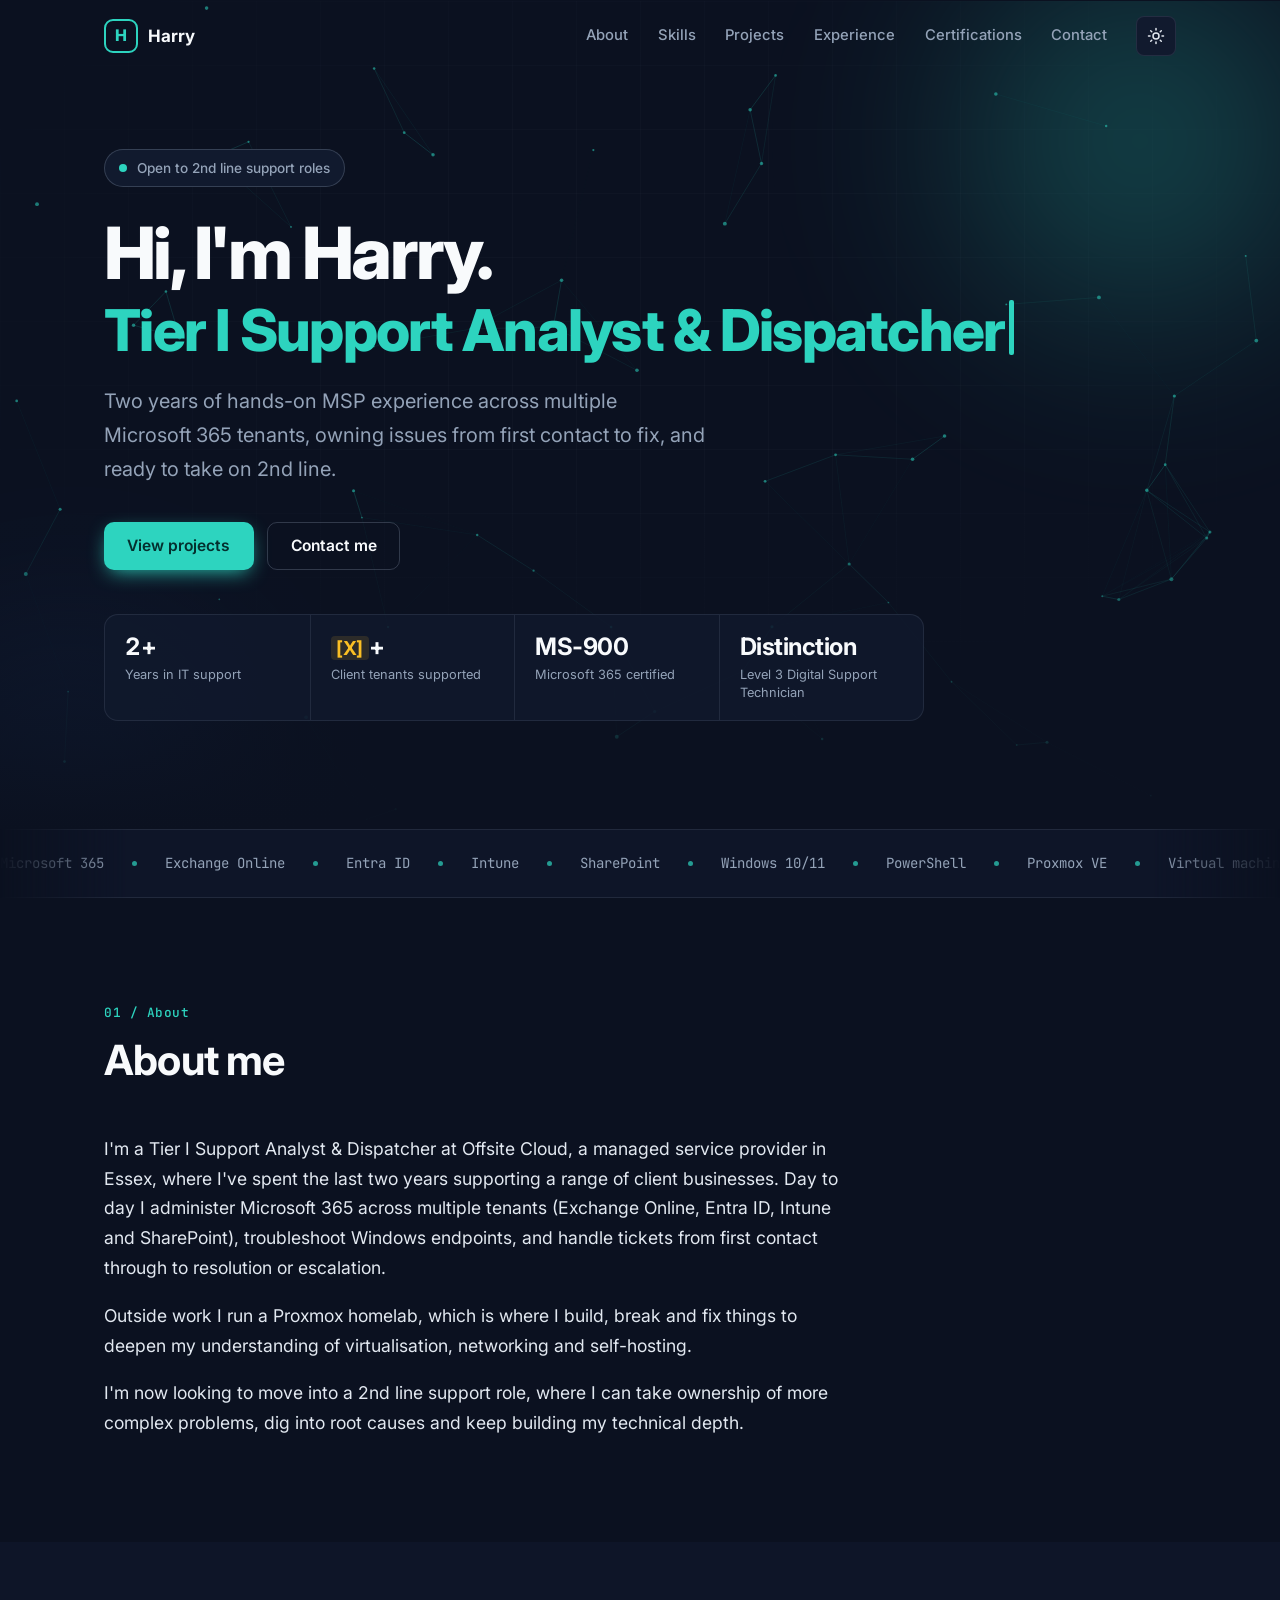
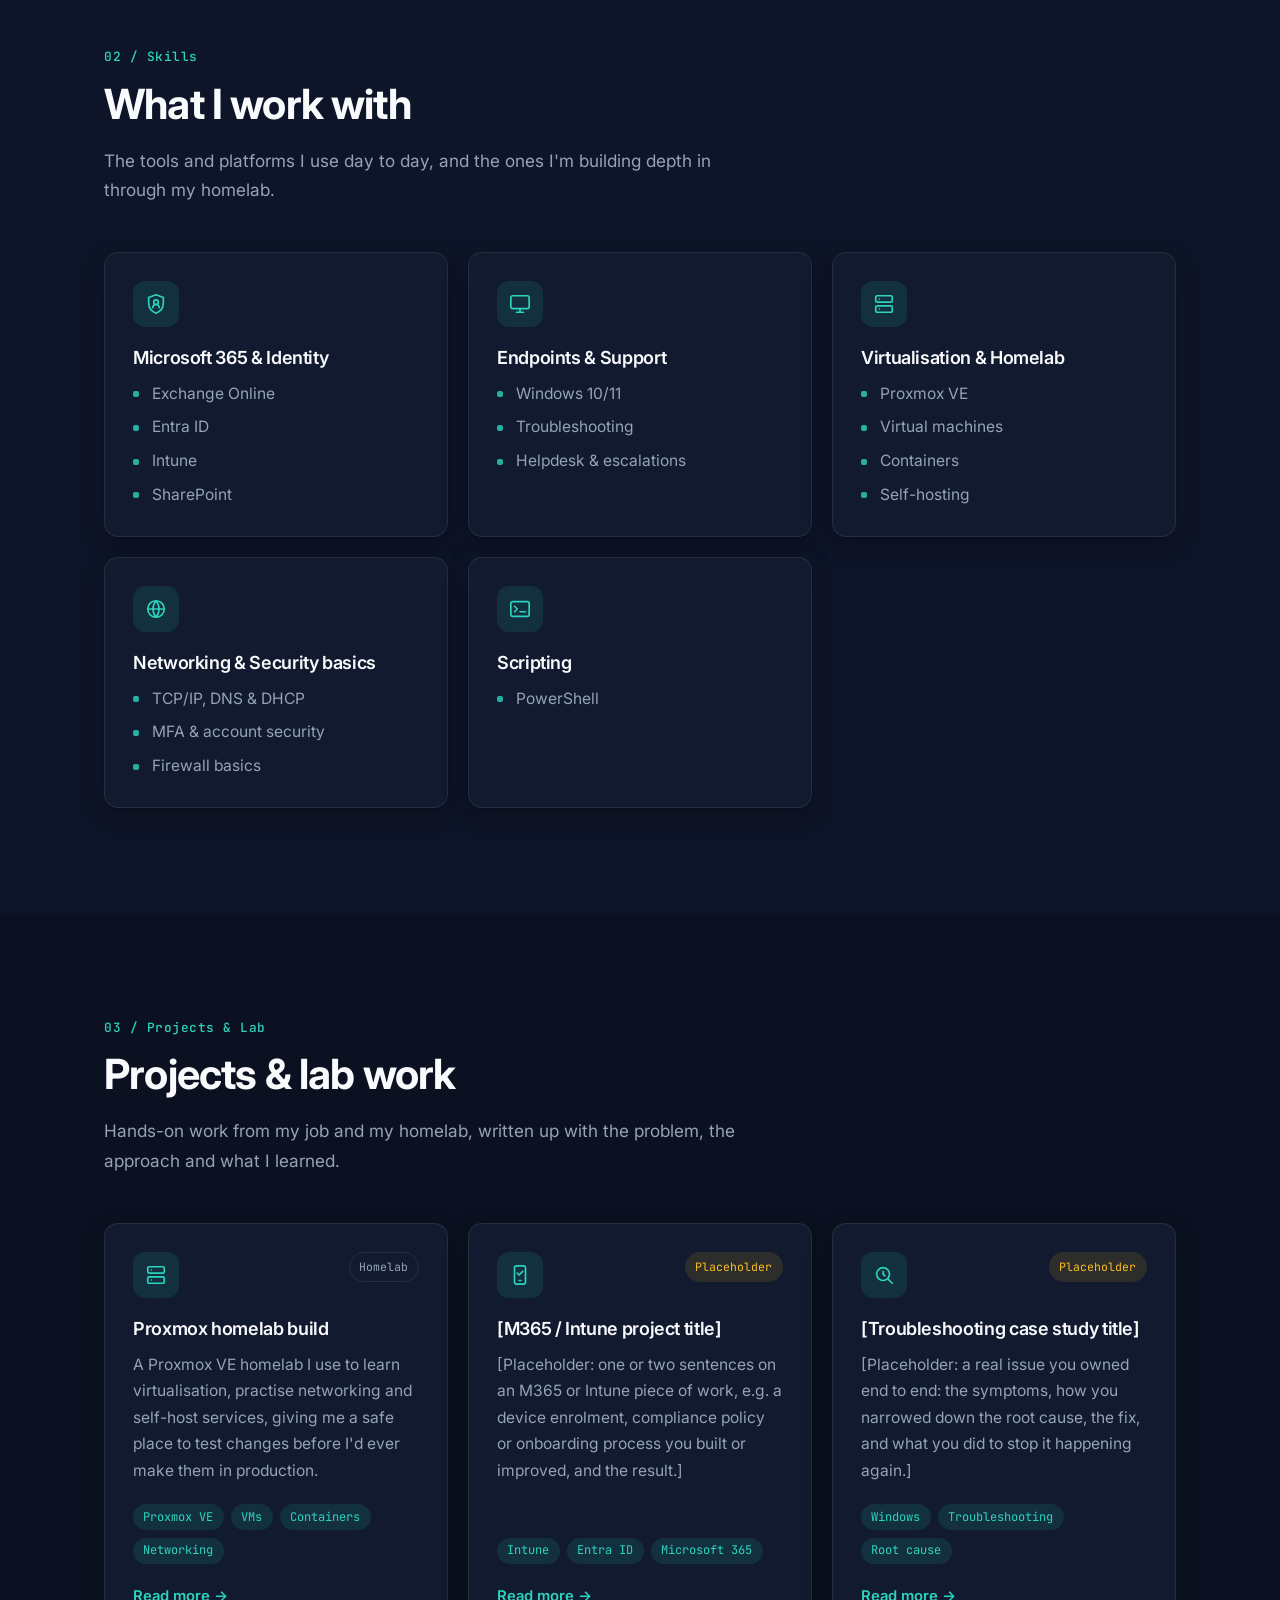
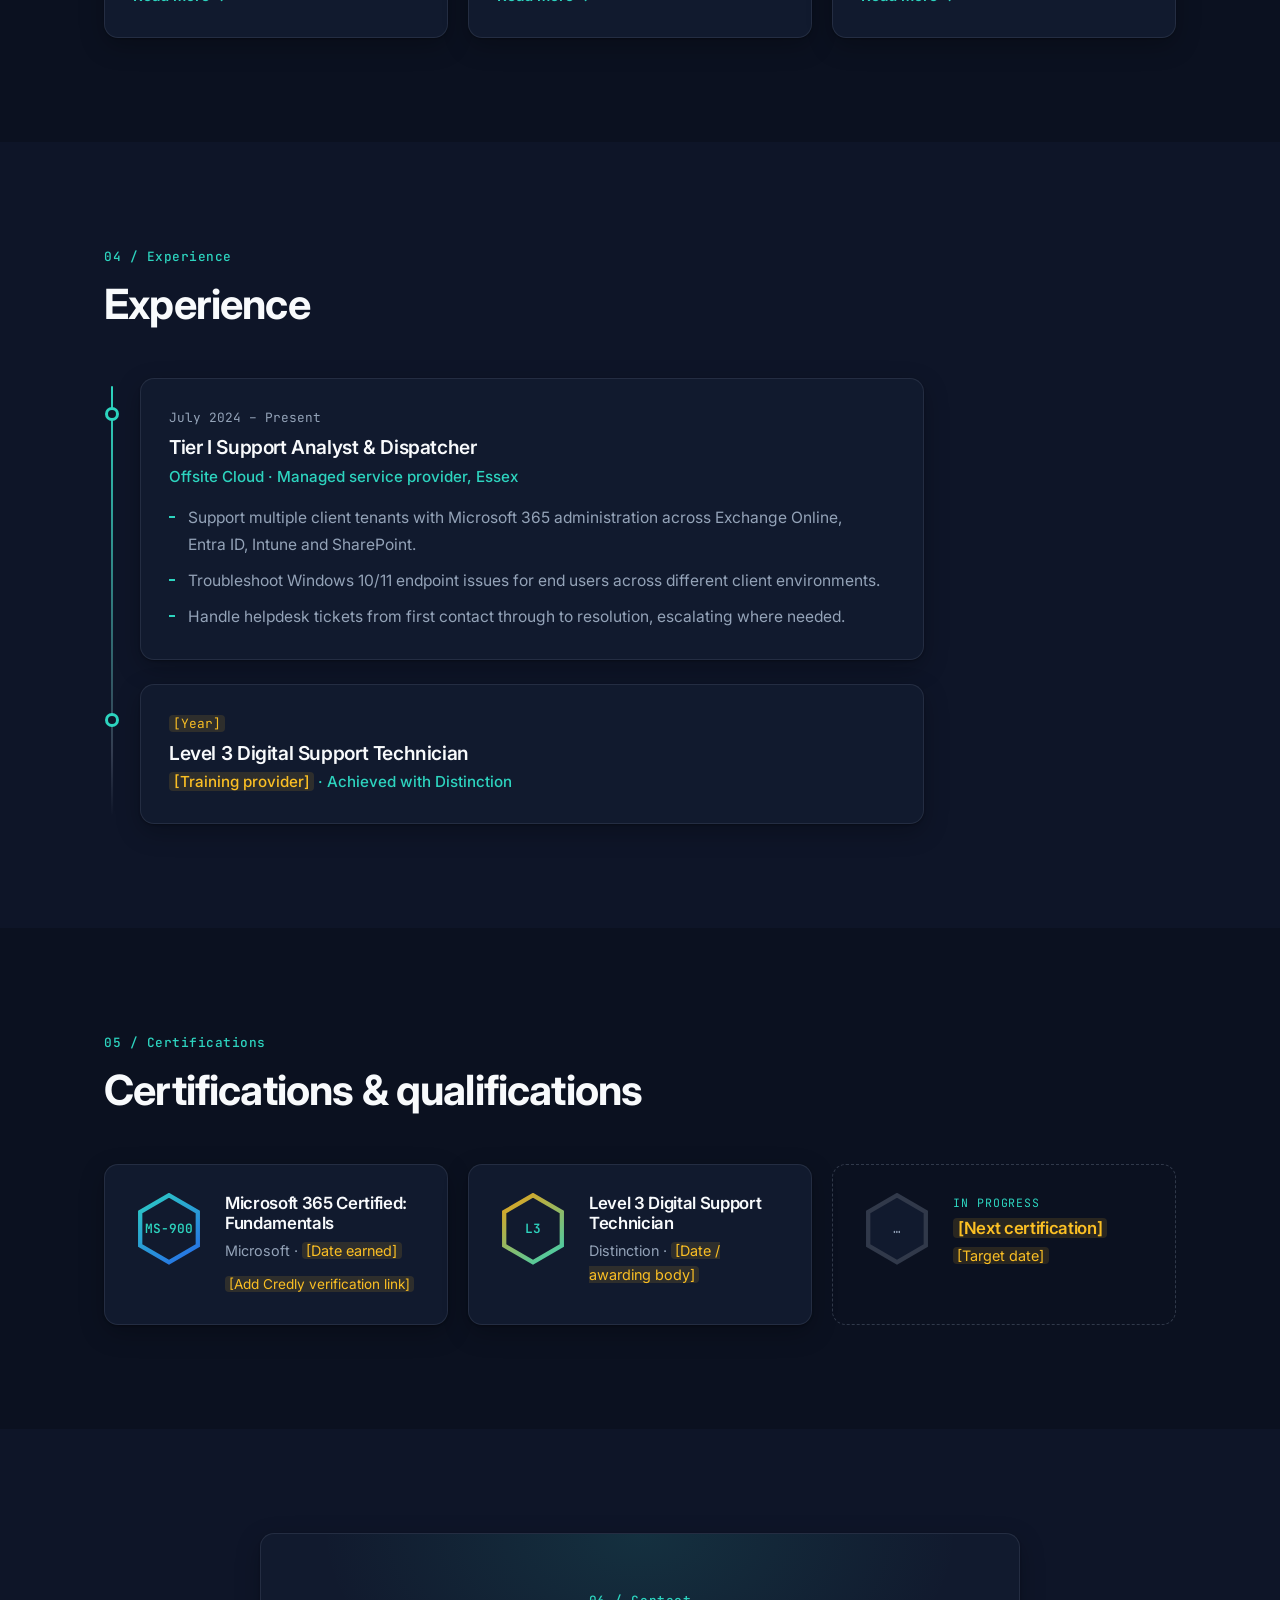
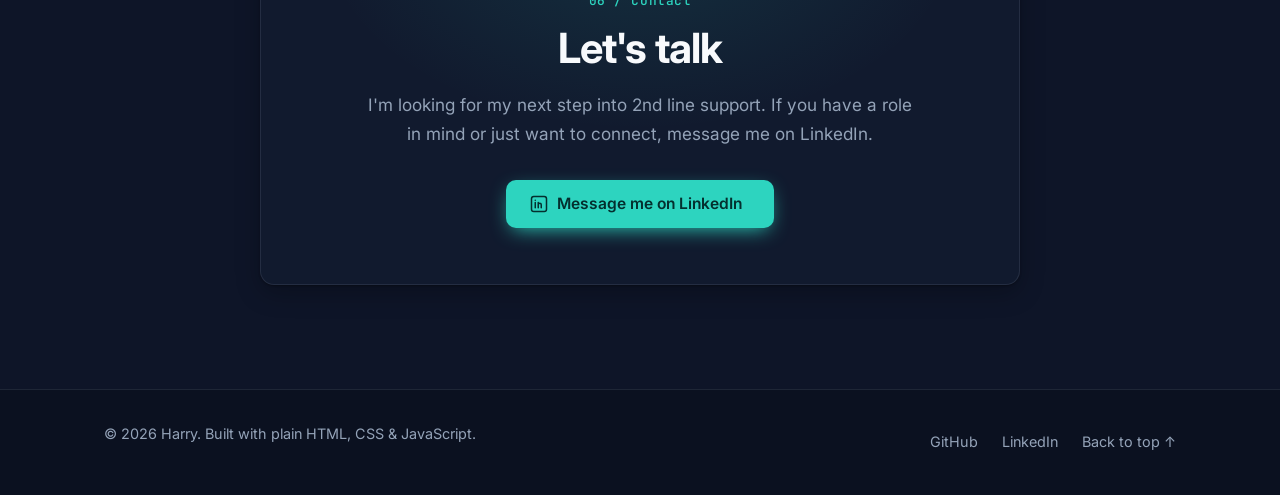
==== index.html @ 619c55d4 "Update job title, company, dates and contact details - Job title is now Tier I Support Analyst & Dis" ====
<!DOCTYPE html>
<html lang="en-GB" data-theme="dark">
<head>
  <meta charset="UTF-8">
  <meta name="viewport" content="width=device-width, initial-scale=1">

  <!-- =========================================================
       SEO & SOCIAL META
       EDIT: if you use a custom domain, replace every
       "https://harrylyle07.github.io/Portfolio/" below with it.
       ========================================================= -->
  <title>Harry | Tier I Support Analyst &amp; Dispatcher</title>
  <meta name="description" content="Harry – Tier I Support Analyst &amp; Dispatcher at Offsite Cloud, an Essex MSP, with two years' hands-on experience in multi-tenant Microsoft 365, Intune, Entra ID and Windows support. Working towards 2nd line.">
  <meta name="author" content="Harry">
  <meta name="theme-color" content="#0b1120">
  <link rel="canonical" href="https://harrylyle07.github.io/Portfolio/">

  <!-- Open Graph (LinkedIn, Facebook, Slack, Teams, etc.) -->
  <meta property="og:type" content="website">
  <meta property="og:site_name" content="Harry – Tier I Support Analyst &amp; Dispatcher">
  <meta property="og:title" content="Harry | Tier I Support Analyst &amp; Dispatcher">
  <meta property="og:description" content="Two years' MSP experience across multiple Microsoft 365 tenants, Windows endpoints and a Proxmox homelab. Ready for 2nd line.">
  <meta property="og:url" content="https://harrylyle07.github.io/Portfolio/">
  <meta property="og:image" content="https://harrylyle07.github.io/Portfolio/assets/og-image.png">
  <meta property="og:image:width" content="1200">
  <meta property="og:image:height" content="630">
  <meta property="og:image:alt" content="Harry – Tier I Support Analyst &amp; Dispatcher portfolio">
  <meta property="og:locale" content="en_GB">

  <!-- Twitter / X -->
  <meta name="twitter:card" content="summary_large_image">
  <meta name="twitter:title" content="Harry | Tier I Support Analyst &amp; Dispatcher">
  <meta name="twitter:description" content="Two years' MSP experience across multiple Microsoft 365 tenants, Windows endpoints and a Proxmox homelab. Ready for 2nd line.">
  <meta name="twitter:image" content="https://harrylyle07.github.io/Portfolio/assets/og-image.png">

  <!-- Favicon -->
  <link rel="icon" href="assets/favicon.svg" type="image/svg+xml">
  <link rel="icon" href="assets/favicon-32.png" sizes="32x32" type="image/png">
  <link rel="apple-touch-icon" href="assets/apple-touch-icon.png">

  <!-- Fonts -->
  <link rel="preconnect" href="https://fonts.googleapis.com">
  <link rel="preconnect" href="https://fonts.gstatic.com" crossorigin>
  <link href="https://fonts.googleapis.com/css2?family=Inter:wght@400;500;600;700;800&family=JetBrains+Mono:wght@400;500&display=swap" rel="stylesheet">

  <!-- Apply saved theme before paint to avoid a flash -->
  <script>
    (function () {
      document.documentElement.classList.add('js');
      try {
        var t = localStorage.getItem('theme');
        if (t === 'light' || t === 'dark') document.documentElement.setAttribute('data-theme', t);
      } catch (e) {}
    })();
  </script>

  <link rel="stylesheet" href="css/styles.css">
  <script src="js/main.js" defer></script>
</head>
<body>
  <a class="skip-link" href="#main">Skip to content</a>

  <!-- =========================================================
       HEADER / NAVIGATION
       ========================================================= -->
  <header class="site-header" id="top">
    <div class="container header-inner">
      <a class="brand" href="#hero" aria-label="Harry – back to top">
        <span class="brand-mark" aria-hidden="true">H</span>
        <span class="brand-name">Harry</span>
      </a>

      <nav class="site-nav" aria-label="Main">
        <button class="nav-toggle" type="button" aria-expanded="false" aria-controls="nav-menu">
          <span class="visually-hidden">Menu</span>
          <span class="nav-toggle-bar" aria-hidden="true"></span>
        </button>
        <ul class="nav-menu" id="nav-menu">
          <li><a href="#about">About</a></li>
          <li><a href="#skills">Skills</a></li>
          <li><a href="#projects">Projects</a></li>
          <li><a href="#experience">Experience</a></li>
          <li><a href="#certifications">Certifications</a></li>
          <li><a href="#contact">Contact</a></li>
        </ul>
      </nav>

      <button class="theme-toggle" type="button" aria-label="Switch to light mode">
        <svg class="icon-sun" viewBox="0 0 24 24" aria-hidden="true"><circle cx="12" cy="12" r="4"/><path d="M12 2v2M12 20v2M4.93 4.93l1.41 1.41M17.66 17.66l1.41 1.41M2 12h2M20 12h2M6.34 17.66l-1.41 1.41M19.07 4.93l-1.41 1.41"/></svg>
        <svg class="icon-moon" viewBox="0 0 24 24" aria-hidden="true"><path d="M21 12.79A9 9 0 1 1 11.21 3 7 7 0 0 0 21 12.79z"/></svg>
      </button>
    </div>
  </header>

  <main id="main">

    <!-- =========================================================
         1. HERO
         ========================================================= -->
    <section class="hero" id="hero" aria-labelledby="hero-title">
      <div class="hero-bg" aria-hidden="true">
        <div class="hero-grid"></div>
        <!-- Animated network background (desktop only; drawn by js/main.js) -->
        <canvas class="hero-network"></canvas>
        <div class="hero-glow hero-glow-1"></div>
        <div class="hero-glow hero-glow-2"></div>
      </div>

      <div class="container hero-inner">
        <p class="hero-status reveal">
          <span class="status-dot" aria-hidden="true"></span>
          Open to 2nd line support roles
        </p>
        <!-- Typing effect: edit the phrases in data-phrases (and the matching
             sizer spans, which reserve space so the layout doesn't jump).
             The first phrase is what shows without JavaScript / with reduced motion. -->
        <h1 class="hero-title reveal" id="hero-title">
          <span class="hero-hello">Hi, I'm Harry.</span>
          <span class="typed-wrap accent-text">
            <span class="visually-hidden">Tier I Support Analyst &amp; Dispatcher</span>
            <span class="typed-sizer" aria-hidden="true">
              <span>Tier I Support Analyst &amp; Dispatcher</span>
              <span>Microsoft 365 Administrator</span>
              <span>Homelab Enthusiast</span>
            </span>
            <span class="typed-line" aria-hidden="true"><span class="typed" data-phrases='["Tier I Support Analyst &amp; Dispatcher", "Microsoft 365 Administrator", "Homelab Enthusiast"]'>Tier I Support Analyst &amp; Dispatcher</span><span class="typed-caret"></span></span>
          </span>
        </h1>
        <p class="hero-pitch reveal">
          Two years of hands-on MSP experience across multiple Microsoft&nbsp;365 tenants,
          owning issues from first contact to fix, and ready to take on 2nd line.
        </p>
        <div class="hero-actions reveal">
          <a class="btn btn-primary" href="#projects">View projects</a>
          <a class="btn btn-ghost" href="#contact">Contact me</a>
        </div>
        <!-- Stats row. Numbers inside data-count="…" count up on scroll.
             Only use real numbers; anything in [brackets] is a placeholder. -->
        <ul class="hero-stats reveal" aria-label="At a glance">
          <li class="stat">
            <span class="stat-value"><span data-count="2">2</span>+</span>
            <span class="stat-label">Years in IT support</span>
          </li>
          <li class="stat">
            <!-- EDIT: replace <span class="ph">[X]</span> with e.g. <span data-count="15">15</span> -->
            <span class="stat-value"><span class="ph">[X]</span>+</span>
            <span class="stat-label">Client tenants supported</span>
          </li>
          <li class="stat">
            <span class="stat-value">MS-900</span>
            <span class="stat-label">Microsoft 365 certified</span>
          </li>
          <li class="stat">
            <span class="stat-value">Distinction</span>
            <span class="stat-label">Level 3 Digital Support Technician</span>
          </li>
        </ul>
      </div>
    </section>

    <!-- =========================================================
         TECHNOLOGY STRIP (scrolls slowly; pauses on hover)
         Add/remove <li> items here. The JS duplicates them for the loop.
         ========================================================= -->
    <section class="marquee" aria-label="Technologies I work with">
      <div class="marquee-track">
        <ul class="marquee-list">
          <li>Microsoft 365</li>
          <li>Exchange Online</li>
          <li>Entra ID</li>
          <li>Intune</li>
          <li>SharePoint</li>
          <li>Windows 10/11</li>
          <li>PowerShell</li>
          <li>Proxmox VE</li>
          <li>Virtual machines</li>
          <li>Containers</li>
          <li>Networking</li>
          <li>Helpdesk &amp; escalations</li>
        </ul>
      </div>
    </section>

    <!-- =========================================================
         2. ABOUT
         ========================================================= -->
    <section class="section" id="about" aria-labelledby="about-title">
      <div class="container">
        <header class="section-head reveal">
          <p class="eyebrow">01 / About</p>
          <h2 class="section-title" id="about-title">About me</h2>
        </header>

        <div class="about-grid about-grid-single">
          <div class="about-text reveal">
            <p>
              I'm a Tier I Support Analyst &amp; Dispatcher at Offsite Cloud, a managed service provider in Essex, where I've spent
              the last two years supporting a range of client businesses. Day to day I administer
              Microsoft&nbsp;365 across multiple tenants (Exchange Online, Entra&nbsp;ID, Intune and
              SharePoint), troubleshoot Windows endpoints, and handle tickets from first contact
              through to resolution or escalation.
            </p>
            <p>
              Outside work I run a Proxmox homelab, which is where I build, break and fix things
              to deepen my understanding of virtualisation, networking and self-hosting.
            </p>
            <p>
              I'm now looking to move into a 2nd line support role, where I can take ownership of
              more complex problems, dig into root causes and keep building my technical depth.
            </p>
          </div>
        </div>
      </div>
    </section>

    <!-- =========================================================
         3. SKILLS
         Each card = one group. Add/remove <li> items freely.
         ========================================================= -->
    <section class="section section-alt" id="skills" aria-labelledby="skills-title">
      <div class="container">
        <header class="section-head reveal">
          <p class="eyebrow">02 / Skills</p>
          <h2 class="section-title" id="skills-title">What I work with</h2>
          <p class="section-intro">The tools and platforms I use day to day, and the ones I'm building depth in through my homelab.</p>
        </header>

        <div class="card-grid skills-grid">
          <!-- Skill group: Microsoft 365 & Identity -->
          <article class="card skill-card reveal" data-tilt>
            <div class="card-icon" aria-hidden="true">
              <svg viewBox="0 0 24 24"><path d="M12 2 4 5v6c0 5 3.4 9.3 8 11 4.6-1.7 8-6 8-11V5l-8-3z"/><circle cx="12" cy="10" r="2.5"/><path d="M8.5 16a3.5 3.5 0 0 1 7 0"/></svg>
            </div>
            <h3>Microsoft 365 &amp; Identity</h3>
            <ul class="skill-list">
              <li>Exchange Online</li>
              <li>Entra ID</li>
              <li>Intune</li>
              <li>SharePoint</li>
            </ul>
          </article>

          <!-- Skill group: Endpoints & Support -->
          <article class="card skill-card reveal" data-tilt>
            <div class="card-icon" aria-hidden="true">
              <svg viewBox="0 0 24 24"><rect x="2" y="3" width="20" height="14" rx="2"/><path d="M8 21h8M12 17v4"/></svg>
            </div>
            <h3>Endpoints &amp; Support</h3>
            <ul class="skill-list">
              <li>Windows 10/11</li>
              <li>Troubleshooting</li>
              <li>Helpdesk &amp; escalations</li>
            </ul>
          </article>

          <!-- Skill group: Virtualisation & Homelab -->
          <article class="card skill-card reveal" data-tilt>
            <div class="card-icon" aria-hidden="true">
              <svg viewBox="0 0 24 24"><rect x="3" y="3" width="18" height="7" rx="1.5"/><rect x="3" y="14" width="18" height="7" rx="1.5"/><path d="M7 6.5h.01M7 17.5h.01"/></svg>
            </div>
            <h3>Virtualisation &amp; Homelab</h3>
            <ul class="skill-list">
              <li>Proxmox VE</li>
              <li>Virtual machines</li>
              <li>Containers</li>
              <li>Self-hosting</li>
            </ul>
          </article>

          <!-- Skill group: Networking & Security basics
               EDIT: these items are suggestions; keep only what you're confident discussing in an interview -->
          <article class="card skill-card reveal" data-tilt>
            <div class="card-icon" aria-hidden="true">
              <svg viewBox="0 0 24 24"><circle cx="12" cy="12" r="9"/><path d="M3 12h18M12 3a14 14 0 0 1 0 18M12 3a14 14 0 0 0 0 18"/></svg>
            </div>
            <h3>Networking &amp; Security basics</h3>
            <ul class="skill-list">
              <li>TCP/IP, DNS &amp; DHCP</li>
              <li>MFA &amp; account security</li>
              <li>Firewall basics</li>
            </ul>
          </article>

          <!-- Skill group: Scripting
               EDIT: add the specific modules/tasks you've used PowerShell for -->
          <article class="card skill-card reveal" data-tilt>
            <div class="card-icon" aria-hidden="true">
              <svg viewBox="0 0 24 24"><rect x="2" y="4" width="20" height="16" rx="2"/><path d="m6 9 3 3-3 3M12 15h6"/></svg>
            </div>
            <h3>Scripting</h3>
            <ul class="skill-list">
              <li>PowerShell</li>
            </ul>
          </article>
        </div>
      </div>
    </section>

    <!-- =========================================================
         4. PROJECTS / LAB
         Each project card links to a write-up in /projects/.
         To add one: copy projects/_template.html, then copy a card below.
         ========================================================= -->
    <section class="section" id="projects" aria-labelledby="projects-title">
      <div class="container">
        <header class="section-head reveal">
          <p class="eyebrow">03 / Projects &amp; Lab</p>
          <h2 class="section-title" id="projects-title">Projects &amp; lab work</h2>
          <p class="section-intro">Hands-on work from my job and my homelab, written up with the problem, the approach and what I learned.</p>
        </header>

        <div class="card-grid projects-grid">
          <!-- Project: Proxmox homelab -->
          <article class="card project-card reveal" data-tilt>
            <div class="project-top">
              <div class="card-icon" aria-hidden="true">
                <svg viewBox="0 0 24 24"><rect x="3" y="3" width="18" height="7" rx="1.5"/><rect x="3" y="14" width="18" height="7" rx="1.5"/><path d="M7 6.5h.01M7 17.5h.01"/></svg>
              </div>
              <span class="project-kind">Homelab</span>
            </div>
            <h3><a class="card-link" href="projects/proxmox-homelab.html">Proxmox homelab build</a></h3>
            <p>A Proxmox VE homelab I use to learn virtualisation, practise networking and self-host services, giving me a safe place to test changes before I'd ever make them in production.</p>
            <ul class="tags" aria-label="Technologies">
              <li>Proxmox VE</li><li>VMs</li><li>Containers</li><li>Networking</li>
            </ul>
            <span class="read-more" aria-hidden="true">Read more <span class="arrow">&rarr;</span></span>
          </article>

          <!-- Project: M365 / Intune  (PLACEHOLDER – edit title, text and tags) -->
          <article class="card project-card reveal" data-tilt>
            <div class="project-top">
              <div class="card-icon" aria-hidden="true">
                <svg viewBox="0 0 24 24"><rect x="6" y="2" width="12" height="20" rx="2"/><path d="M11 18h2"/><path d="m9 10 2 2 4-4"/></svg>
              </div>
              <span class="badge-placeholder">Placeholder</span>
            </div>
            <h3><a class="card-link" href="projects/m365-intune-project.html">[M365 / Intune project title]</a></h3>
            <p>[Placeholder: one or two sentences on an M365 or Intune piece of work, e.g. a device enrolment, compliance policy or onboarding process you built or improved, and the result.]</p>
            <ul class="tags" aria-label="Technologies">
              <li>Intune</li><li>Entra ID</li><li>Microsoft 365</li>
            </ul>
            <span class="read-more" aria-hidden="true">Read more <span class="arrow">&rarr;</span></span>
          </article>

          <!-- Project: Troubleshooting case study  (PLACEHOLDER – edit title, text and tags) -->
          <article class="card project-card reveal" data-tilt>
            <div class="project-top">
              <div class="card-icon" aria-hidden="true">
                <svg viewBox="0 0 24 24"><circle cx="11" cy="11" r="7"/><path d="m21 21-4.35-4.35"/><path d="M11 8v3l2 2"/></svg>
              </div>
              <span class="badge-placeholder">Placeholder</span>
            </div>
            <h3><a class="card-link" href="projects/troubleshooting-case-study.html">[Troubleshooting case study title]</a></h3>
            <p>[Placeholder: a real issue you owned end to end: the symptoms, how you narrowed down the root cause, the fix, and what you did to stop it happening again.]</p>
            <ul class="tags" aria-label="Technologies">
              <li>Windows</li><li>Troubleshooting</li><li>Root cause</li>
            </ul>
            <span class="read-more" aria-hidden="true">Read more <span class="arrow">&rarr;</span></span>
          </article>
        </div>
      </div>
    </section>

    <!-- =========================================================
         5. EXPERIENCE (timeline, newest first)
         ========================================================= -->
    <section class="section section-alt" id="experience" aria-labelledby="experience-title">
      <div class="container">
        <header class="section-head reveal">
          <p class="eyebrow">04 / Experience</p>
          <h2 class="section-title" id="experience-title">Experience</h2>
        </header>

        <ol class="timeline">
          <!-- Timeline entry: current role -->
          <li class="timeline-item reveal">
            <span class="timeline-dot" aria-hidden="true"></span>
            <div class="card timeline-card">
              <p class="timeline-date">July 2024 – Present</p>
              <h3>Tier I Support Analyst &amp; Dispatcher</h3>
              <p class="timeline-org">Offsite Cloud · Managed service provider, Essex</p>
              <ul class="timeline-points">
                <li>Support multiple client tenants with Microsoft&nbsp;365 administration across Exchange Online, Entra&nbsp;ID, Intune and SharePoint.</li>
                <li>Troubleshoot Windows 10/11 endpoint issues for end users across different client environments.</li>
                <li>Handle helpdesk tickets from first contact through to resolution, escalating where needed.</li>
                <!-- EDIT: add 1–2 bullets with concrete examples of ownership, e.g. a process you improved or a recurring issue you fixed -->
              </ul>
            </div>
          </li>

          <!-- Timeline entry: Level 3 qualification
               EDIT: replace [Training provider] and [Year] -->
          <li class="timeline-item reveal">
            <span class="timeline-dot" aria-hidden="true"></span>
            <div class="card timeline-card">
              <p class="timeline-date"><span class="ph">[Year]</span></p>
              <h3>Level 3 Digital Support Technician</h3>
              <p class="timeline-org"><span class="ph">[Training provider]</span> · Achieved with Distinction</p>
            </div>
          </li>
        </ol>
      </div>
    </section>

    <!-- =========================================================
         6. CERTIFICATIONS & QUALIFICATIONS
         To use your real Credly badge later, replace the
         <div class="cert-badge">…</div> with an <img> (include alt text).
         ========================================================= -->
    <section class="section" id="certifications" aria-labelledby="certs-title">
      <div class="container">
        <header class="section-head reveal">
          <p class="eyebrow">05 / Certifications</p>
          <h2 class="section-title" id="certs-title">Certifications &amp; qualifications</h2>
        </header>

        <div class="card-grid certs-grid">
          <!-- Cert: MS-900 (EDIT: date earned + Credly link) -->
          <article class="card cert-card reveal">
            <div class="cert-badge" aria-hidden="true"><span>MS-900</span></div>
            <div class="cert-body">
              <h3>Microsoft 365 Certified: Fundamentals</h3>
              <p class="cert-issuer">Microsoft · <span class="ph">[Date earned]</span></p>
              <!-- EDIT: replace the line below with:
                   <a class="text-link" href="https://www.credly.com/badges/YOUR-BADGE-ID" target="_blank" rel="noopener noreferrer">Verify on Credly &rarr;</a> -->
              <p class="cert-note"><span class="ph">[Add Credly verification link]</span></p>
            </div>
          </article>

          <!-- Qualification: Level 3 (EDIT: date + awarding body) -->
          <article class="card cert-card reveal">
            <div class="cert-badge cert-badge-alt" aria-hidden="true"><span>L3</span></div>
            <div class="cert-body">
              <h3>Level 3 Digital Support Technician</h3>
              <p class="cert-issuer">Distinction · <span class="ph">[Date / awarding body]</span></p>
            </div>
          </article>

          <!-- In progress (EDIT: replace with the cert you're studying for, e.g. MD-102 / MS-102 / AZ-900) -->
          <article class="card cert-card cert-card-pending reveal">
            <div class="cert-badge cert-badge-pending" aria-hidden="true"><span>…</span></div>
            <div class="cert-body">
              <p class="cert-status">In progress</p>
              <h3><span class="ph">[Next certification]</span></h3>
              <p class="cert-issuer"><span class="ph">[Target date]</span></p>
            </div>
          </article>
        </div>
      </div>
    </section>

    <!-- =========================================================
         7. CONTACT
         Contact is via LinkedIn only (no email, phone or form).
         ========================================================= -->
    <section class="section section-alt" id="contact" aria-labelledby="contact-title">
      <div class="container">
        <div class="contact-card card reveal">
          <p class="eyebrow">06 / Contact</p>
          <h2 class="section-title" id="contact-title">Let's talk</h2>
          <p class="section-intro">I'm looking for my next step into 2nd line support. If you have a role in mind or just want to connect, message me on LinkedIn.</p>
          <div class="contact-actions">
            <a class="btn btn-primary" href="https://www.linkedin.com/in/harry-lyle-868854328/" target="_blank" rel="noopener noreferrer">
              <svg viewBox="0 0 24 24" aria-hidden="true"><rect x="2" y="2" width="20" height="20" rx="3"/><path d="M7 10v7M7 7h.01M11 17v-4a2 2 0 0 1 4 0v4M11 10v7"/></svg>
              Message me on LinkedIn<span class="visually-hidden"> (opens in a new tab)</span>
            </a>
          </div>
        </div>
      </div>
    </section>
  </main>

  <!-- =========================================================
       8. FOOTER
       ========================================================= -->
  <footer class="site-footer">
    <div class="container footer-inner">
      <p>&copy; <span data-year>2026</span> Harry. Built with plain HTML, CSS &amp; JavaScript.</p>
      <ul class="footer-links">
        <li><a href="https://github.com/harrylyle07" target="_blank" rel="noopener noreferrer">GitHub<span class="visually-hidden"> (opens in a new tab)</span></a></li>
        <li><a href="https://www.linkedin.com/in/harry-lyle-868854328/" target="_blank" rel="noopener noreferrer">LinkedIn<span class="visually-hidden"> (opens in a new tab)</span></a></li>
        <li><a href="#hero">Back to top &uarr;</a></li>
      </ul>
    </div>
  </footer>
</body>
</html>
---- css/styles.css ----
/* ==========================================================================
   Harry – Portfolio styles
   --------------------------------------------------------------------------
   1. Theme tokens (colours live here – change the accent in one place)
   2. Base / reset
   3. Layout helpers
   4. Header & navigation
   5. Buttons, tags, links
   6. Hero
   7. Sections & cards
   8. About / Skills / Projects / Timeline / Certs / Contact
   9. Footer
   10. Project write-up pages
   11. Scroll-reveal animation & reduced motion
   12. Responsive
   ========================================================================== */

/* 1. Theme tokens ---------------------------------------------------------- */
:root,
:root[data-theme="dark"] {
  --bg: #0b1120;
  --bg-alt: #0e1528;
  --surface: #111a2e;
  --surface-hover: #142039;
  --border: rgba(148, 163, 184, 0.14);
  --border-strong: rgba(148, 163, 184, 0.28);
  --text: #e2e8f0;
  --text-strong: #f8fafc;
  --text-muted: #94a3b8;
  --accent: #2dd4bf;
  --accent-hover: #5eead4;
  --accent-soft: rgba(45, 212, 191, 0.12);
  --accent-contrast: #042f2e;
  --placeholder: #fbbf24;
  --placeholder-soft: rgba(251, 191, 36, 0.12);
  --shadow: 0 1px 2px rgba(0, 0, 0, 0.3), 0 8px 24px rgba(0, 0, 0, 0.25);
  --shadow-hover: 0 2px 4px rgba(0, 0, 0, 0.35), 0 16px 40px rgba(0, 0, 0, 0.35);
  --header-bg: rgba(11, 17, 32, 0.72);
  --grid-line: rgba(148, 163, 184, 0.07);
  --network-rgb: 45, 212, 191; /* hero network dots/lines (r, g, b) */
  color-scheme: dark;
}

:root[data-theme="light"] {
  --bg: #f8fafc;
  --bg-alt: #f1f5f9;
  --surface: #ffffff;
  --surface-hover: #ffffff;
  --border: #e2e8f0;
  --border-strong: #cbd5e1;
  --text: #1e293b;
  --text-strong: #0f172a;
  --text-muted: #475569;
  --accent: #0f766e;
  --accent-hover: #115e59;
  --accent-soft: rgba(15, 118, 110, 0.09);
  --accent-contrast: #ffffff;
  --placeholder: #92400e;
  --placeholder-soft: rgba(217, 119, 6, 0.12);
  --shadow: 0 1px 2px rgba(15, 23, 42, 0.05), 0 6px 18px rgba(15, 23, 42, 0.06);
  --shadow-hover: 0 2px 4px rgba(15, 23, 42, 0.06), 0 14px 32px rgba(15, 23, 42, 0.1);
  --header-bg: rgba(248, 250, 252, 0.8);
  --grid-line: rgba(15, 23, 42, 0.06);
  --network-rgb: 13, 148, 136;
  color-scheme: light;
}

:root {
  --font-sans: "Inter", system-ui, -apple-system, "Segoe UI", Roboto, sans-serif;
  --font-mono: "JetBrains Mono", ui-monospace, "Cascadia Code", Consolas, monospace;
  --radius: 14px;
  --radius-sm: 8px;
  --container: 1120px;
  --header-h: 72px;
  --ease: cubic-bezier(0.22, 1, 0.36, 1);
}

/* 2. Base / reset ---------------------------------------------------------- */
*,
*::before,
*::after { box-sizing: border-box; }

html {
  scroll-behavior: smooth;
  scroll-padding-top: calc(var(--header-h) + 8px);
  -webkit-text-size-adjust: 100%;
}

body {
  margin: 0;
  font-family: var(--font-sans);
  font-size: 1.0625rem;
  line-height: 1.7;
  color: var(--text);
  background: var(--bg);
  -webkit-font-smoothing: antialiased;
  text-rendering: optimizeLegibility;
  transition: background-color 0.3s ease, color 0.3s ease;
}

h1, h2, h3, h4 {
  margin: 0;
  color: var(--text-strong);
  line-height: 1.2;
  letter-spacing: -0.02em;
}

p { margin: 0 0 1rem; }
p:last-child { margin-bottom: 0; }

a { color: var(--accent); text-decoration: none; }
a:hover { color: var(--accent-hover); }

ul, ol { margin: 0; padding: 0; }

svg { display: block; }

img { max-width: 100%; height: auto; display: block; }

:focus-visible {
  outline: 2px solid var(--accent);
  outline-offset: 3px;
  border-radius: 4px;
}

::selection { background: var(--accent); color: var(--accent-contrast); }

.visually-hidden {
  position: absolute !important;
  width: 1px; height: 1px;
  padding: 0; margin: -1px;
  overflow: hidden;
  clip: rect(0 0 0 0);
  white-space: nowrap;
  border: 0;
}

.skip-link {
  position: absolute;
  left: 1rem; top: -100px;
  z-index: 200;
  padding: 0.6rem 1rem;
  background: var(--accent);
  color: var(--accent-contrast);
  border-radius: var(--radius-sm);
  font-weight: 600;
}
.skip-link:focus { top: 1rem; color: var(--accent-contrast); }

/* Placeholder text – highlighted so it's easy to spot and replace */
.ph {
  color: var(--placeholder);
  background: var(--placeholder-soft);
  border-radius: 4px;
  padding: 0 0.3em;
  font-style: normal;
}

/* 3. Layout helpers -------------------------------------------------------- */
.container {
  width: 100%;
  max-width: var(--container);
  margin-inline: auto;
  padding-inline: 1.5rem;
}

.accent-text { color: var(--accent); }

/* 4. Header & navigation --------------------------------------------------- */
.site-header {
  position: sticky;
  top: 0;
  z-index: 100;
  background: transparent;
  border-bottom: 1px solid transparent;
  transition: background-color 0.3s ease, border-color 0.3s ease, box-shadow 0.3s ease;
}

.site-header.is-scrolled {
  background: var(--header-bg);
  border-bottom-color: var(--border);
  -webkit-backdrop-filter: saturate(160%) blur(12px);
  backdrop-filter: saturate(160%) blur(12px);
}

.header-inner {
  display: flex;
  align-items: center;
  gap: 1rem;
  height: var(--header-h);
  transition: height 0.3s var(--ease);
}

.site-header.is-scrolled .header-inner { height: 58px; }

.brand {
  display: inline-flex;
  align-items: center;
  gap: 0.65rem;
  font-weight: 700;
  color: var(--text-strong);
  margin-right: auto;
}
.brand:hover { color: var(--text-strong); }

.brand-mark {
  display: grid;
  place-items: center;
  width: 34px; height: 34px;
  border-radius: 9px;
  border: 2px solid var(--accent);
  color: var(--accent);
  font-weight: 800;
  font-size: 1rem;
  transition: transform 0.3s var(--ease), width 0.3s var(--ease), height 0.3s var(--ease);
}
.brand:hover .brand-mark { transform: rotate(-6deg); }
.site-header.is-scrolled .brand-mark { width: 30px; height: 30px; }

.nav-menu {
  display: flex;
  gap: 0.25rem;
  list-style: none;
}

.nav-menu a {
  display: block;
  padding: 0.45rem 0.8rem;
  border-radius: var(--radius-sm);
  color: var(--text-muted);
  font-size: 0.925rem;
  font-weight: 500;
  transition: color 0.2s ease, background-color 0.2s ease;
}
.nav-menu a:hover { color: var(--text-strong); background: var(--accent-soft); }
.nav-menu a.is-active { color: var(--accent); }

.theme-toggle,
.nav-toggle {
  display: inline-grid;
  place-items: center;
  width: 40px; height: 40px;
  padding: 0;
  border: 1px solid var(--border);
  border-radius: var(--radius-sm);
  background: var(--surface);
  color: var(--text);
  cursor: pointer;
  transition: border-color 0.2s ease, color 0.2s ease, background-color 0.2s ease;
}
.theme-toggle:hover,
.nav-toggle:hover { border-color: var(--accent); color: var(--accent); }

/* Hamburger only appears on small screens (see Responsive) */
.nav-toggle { display: none; }

.theme-toggle svg {
  width: 18px; height: 18px;
  fill: none;
  stroke: currentColor;
  stroke-width: 2;
  stroke-linecap: round;
  stroke-linejoin: round;
}
/* Show the icon for the mode you'll switch TO */
:root[data-theme="dark"] .icon-moon,
:root[data-theme="light"] .icon-sun { display: none; }

.nav-toggle-bar,
.nav-toggle-bar::before,
.nav-toggle-bar::after {
  display: block;
  width: 18px; height: 2px;
  background: currentColor;
  border-radius: 2px;
  transition: transform 0.3s var(--ease), opacity 0.2s ease;
}
.nav-toggle-bar { position: relative; }
.nav-toggle-bar::before,
.nav-toggle-bar::after { content: ""; position: absolute; left: 0; }
.nav-toggle-bar::before { top: -6px; }
.nav-toggle-bar::after { top: 6px; }

.nav-toggle[aria-expanded="true"] .nav-toggle-bar { background: transparent; }
.nav-toggle[aria-expanded="true"] .nav-toggle-bar::before { transform: translateY(6px) rotate(45deg); }
.nav-toggle[aria-expanded="true"] .nav-toggle-bar::after { transform: translateY(-6px) rotate(-45deg); }

/* 5. Buttons, tags, links -------------------------------------------------- */
.btn {
  display: inline-flex;
  align-items: center;
  justify-content: center;
  gap: 0.55rem;
  min-height: 48px;
  padding: 0.75rem 1.4rem;
  border-radius: 10px;
  border: 1px solid transparent;
  font-weight: 600;
  font-size: 0.975rem;
  line-height: 1;
  transition: transform 0.2s var(--ease), background-color 0.2s ease, border-color 0.2s ease, color 0.2s ease, box-shadow 0.2s ease;
}
.btn svg {
  width: 18px; height: 18px;
  fill: none; stroke: currentColor; stroke-width: 2;
  stroke-linecap: round; stroke-linejoin: round;
}
.btn:hover { transform: translateY(-2px); }

.btn-primary {
  background: var(--accent);
  color: var(--accent-contrast);
  box-shadow: 0 6px 20px -6px var(--accent);
}
.btn-primary:hover { background: var(--accent-hover); color: var(--accent-contrast); }

.btn-ghost {
  border-color: var(--border-strong);
  color: var(--text-strong);
  background: transparent;
}
.btn-ghost:hover { border-color: var(--accent); color: var(--accent); background: var(--accent-soft); }

.tags,
.hero-tags {
  display: flex;
  flex-wrap: wrap;
  gap: 0.45rem;
  list-style: none;
}
.tags li,
.hero-tags li {
  font-family: var(--font-mono);
  font-size: 0.75rem;
  padding: 0.3rem 0.65rem;
  border-radius: 999px;
  background: var(--accent-soft);
  color: var(--accent);
  line-height: 1.4;
}

.text-link {
  font-weight: 600;
  font-size: 0.925rem;
}

/* 6. Hero ------------------------------------------------------------------ */
.hero {
  position: relative;
  overflow: hidden;
  min-height: calc(100vh - var(--header-h));
  min-height: calc(100svh - var(--header-h));
  display: flex;
  align-items: center;
  padding: 4rem 0 6rem;
  margin-top: calc(var(--header-h) * -1);
  padding-top: calc(var(--header-h) + 4rem);
}

.hero-bg { position: absolute; inset: 0; pointer-events: none; }
/* Fade into the page at the bottom so the background never ends in a hard edge.
   (A gradient overlay is much cheaper to repaint than a CSS mask.) */
.hero-bg::after {
  content: "";
  position: absolute;
  left: 0; right: 0; bottom: 0;
  height: 40%;
  background: linear-gradient(to bottom, transparent, var(--bg));
}

.hero-grid {
  position: absolute;
  inset: -64px 0 0;
  background-image:
    linear-gradient(var(--grid-line) 1px, transparent 1px),
    linear-gradient(90deg, var(--grid-line) 1px, transparent 1px);
  background-size: 64px 64px;
  -webkit-mask-image: radial-gradient(ellipse 80% 70% at 50% 40%, #000 30%, transparent 75%);
  mask-image: radial-gradient(ellipse 80% 70% at 50% 40%, #000 30%, transparent 75%);
  animation: grid-drift 24s linear infinite;
}

.hero-glow {
  position: absolute;
  border-radius: 50%;
  filter: blur(90px);
  opacity: 0.35;
}
.hero-glow-1 {
  width: 520px; height: 520px;
  top: -120px; right: -120px;
  background: radial-gradient(circle, var(--accent) 0%, transparent 70%);
  animation: glow-float 18s ease-in-out infinite;
}
.hero-glow-2 {
  width: 420px; height: 420px;
  bottom: -160px; left: -140px;
  background: radial-gradient(circle, #3b82f6 0%, transparent 70%);
  opacity: 0.22;
  animation: glow-float 22s ease-in-out infinite reverse;
}
:root[data-theme="light"] .hero-glow { opacity: 0.18; }
:root[data-theme="light"] .hero-glow-2 { opacity: 0.1; }

@keyframes grid-drift {
  from { transform: translateY(0); }
  to { transform: translateY(64px); }
}
@keyframes glow-float {
  0%, 100% { transform: translate(0, 0); }
  50% { transform: translate(-40px, 30px); }
}

.hero-inner { position: relative; }

.hero-status {
  display: inline-flex;
  align-items: center;
  gap: 0.6rem;
  padding: 0.4rem 0.9rem;
  margin-bottom: 1.75rem;
  border: 1px solid var(--border-strong);
  border-radius: 999px;
  background: var(--surface);
  font-size: 0.85rem;
  font-weight: 500;
  color: var(--text-muted);
}
.status-dot {
  width: 8px; height: 8px;
  border-radius: 50%;
  background: var(--accent);
  box-shadow: 0 0 0 0 var(--accent);
  animation: pulse 2.4s ease-out infinite;
}
@keyframes pulse {
  0% { box-shadow: 0 0 0 0 rgba(45, 212, 191, 0.55); }
  70%, 100% { box-shadow: 0 0 0 8px rgba(45, 212, 191, 0); }
}

.hero-title {
  display: flex;
  flex-direction: column;
  font-size: clamp(2.5rem, 6.5vw, 4.5rem);
  font-weight: 800;
  letter-spacing: -0.035em;
  line-height: 1.05;
  margin-bottom: 1.5rem;
}

.hero-pitch {
  max-width: 40rem;
  font-size: clamp(1.075rem, 2vw, 1.25rem);
  color: var(--text-muted);
  margin-bottom: 2.25rem;
}

.hero-actions {
  display: flex;
  flex-wrap: wrap;
  gap: 0.85rem;
  margin-bottom: 2.75rem;
}

.hero-tags li {
  background: transparent;
  border: 1px solid var(--border);
  color: var(--text-muted);
}

/* 7. Sections & cards ------------------------------------------------------ */
.section { padding: 6.5rem 0; }
.section-alt { background: var(--bg-alt); }

.section-head { margin-bottom: 3rem; max-width: 42rem; }

.eyebrow {
  font-family: var(--font-mono);
  font-size: 0.8rem;
  font-weight: 500;
  letter-spacing: 0.04em;
  color: var(--accent);
  margin-bottom: 0.75rem;
}

.section-title {
  font-size: clamp(1.85rem, 4vw, 2.6rem);
  font-weight: 700;
  margin-bottom: 1rem;
}
.section-head .section-title:last-child { margin-bottom: 0; }

.section-intro {
  color: var(--text-muted);
  font-size: 1.075rem;
}

.card {
  position: relative;
  background: var(--surface);
  border: 1px solid var(--border);
  border-radius: var(--radius);
  padding: 1.75rem;
  box-shadow: var(--shadow);
  transition: transform 0.3s var(--ease), border-color 0.3s ease, box-shadow 0.3s ease, background-color 0.3s ease;
}

.card-grid {
  display: grid;
  gap: 1.25rem;
}

.card-icon {
  display: grid;
  place-items: center;
  width: 46px; height: 46px;
  border-radius: 12px;
  background: var(--accent-soft);
  color: var(--accent);
  margin-bottom: 1.25rem;
  flex-shrink: 0;
}
.card-icon svg {
  width: 22px; height: 22px;
  fill: none; stroke: currentColor; stroke-width: 1.8;
  stroke-linecap: round; stroke-linejoin: round;
}

.card h3 {
  font-size: 1.125rem;
  font-weight: 600;
  margin-bottom: 0.75rem;
}

/* 8a. About ---------------------------------------------------------------- */
.about-grid {
  display: grid;
  grid-template-columns: 1.4fr 1fr;
  gap: 3.5rem;
  align-items: start;
}
.about-grid-single { grid-template-columns: 1fr; max-width: 46rem; }
.about-text p { color: var(--text); font-size: 1.1rem; }
.about-text p + p { margin-top: 1.1rem; }


/* 8b. Skills --------------------------------------------------------------- */
.skills-grid { grid-template-columns: repeat(auto-fit, minmax(min(100%, 300px), 1fr)); }

.skill-card:hover {
  transform: translateY(-4px);
  border-color: var(--border-strong);
  box-shadow: var(--shadow-hover);
}

.skill-list {
  list-style: none;
  display: grid;
  gap: 0.45rem;
}
.skill-list li {
  position: relative;
  padding-left: 1.2rem;
  color: var(--text-muted);
  font-size: 0.975rem;
}
.skill-list li::before {
  content: "";
  position: absolute;
  left: 0; top: 0.68em;
  width: 6px; height: 6px;
  border-radius: 2px;
  background: var(--accent);
  opacity: 0.8;
}

/* 8c. Projects ------------------------------------------------------------- */
.projects-grid { grid-template-columns: repeat(auto-fit, minmax(min(100%, 320px), 1fr)); }

.project-card {
  display: flex;
  flex-direction: column;
}
.project-card p {
  color: var(--text-muted);
  font-size: 0.975rem;
  margin-bottom: 1.25rem;
}
.project-card .tags { margin-top: auto; margin-bottom: 1.25rem; }

.project-top {
  display: flex;
  align-items: flex-start;
  justify-content: space-between;
  gap: 1rem;
}

.project-kind,
.badge-placeholder {
  font-family: var(--font-mono);
  font-size: 0.72rem;
  padding: 0.25rem 0.6rem;
  border-radius: 999px;
  border: 1px solid var(--border);
  color: var(--text-muted);
}
.badge-placeholder {
  color: var(--placeholder);
  background: var(--placeholder-soft);
  border-color: transparent;
}

.card-link { color: var(--text-strong); }
.card-link:hover { color: var(--text-strong); }
/* Stretch the heading link over the whole card so the card is clickable,
   while keeping a single, well-labelled link for keyboard / screen readers */
.card-link::after {
  content: "";
  position: absolute;
  inset: 0;
  border-radius: var(--radius);
}
.card-link:focus-visible { outline: none; }
.card-link:focus-visible::after { outline: 2px solid var(--accent); outline-offset: 3px; }

.read-more {
  font-weight: 600;
  font-size: 0.925rem;
  color: var(--accent);
}
.read-more .arrow { display: inline-block; transition: transform 0.25s var(--ease); }

.project-card:hover {
  transform: translateY(-4px);
  border-color: var(--accent);
  box-shadow: var(--shadow-hover);
}
.project-card:hover .read-more .arrow { transform: translateX(4px); }

/* 8d. Timeline ------------------------------------------------------------- */
.timeline {
  list-style: none;
  position: relative;
  max-width: 820px;
  padding-left: 2.25rem;
}
.timeline::before {
  content: "";
  position: absolute;
  left: 7px; top: 8px; bottom: 8px;
  width: 2px;
  background: linear-gradient(to bottom, var(--accent), var(--border-strong) 85%, transparent);
  border-radius: 2px;
}

.timeline-item { position: relative; }
.timeline-item + .timeline-item { margin-top: 1.5rem; }

.timeline-dot {
  position: absolute;
  left: calc(-2.25rem + 1px);
  top: 1.85rem;
  width: 14px; height: 14px;
  border-radius: 50%;
  background: var(--bg-alt);
  border: 3px solid var(--accent);
}

.timeline-date {
  font-family: var(--font-mono);
  font-size: 0.8rem;
  color: var(--text-muted);
  margin-bottom: 0.5rem;
}
.timeline-card h3 { margin-bottom: 0.25rem; font-size: 1.2rem; }
.timeline-org {
  color: var(--accent);
  font-weight: 500;
  font-size: 0.95rem;
  margin-bottom: 1rem;
}
.timeline-org:last-child { margin-bottom: 0; }

.timeline-points {
  list-style: none;
  display: grid;
  gap: 0.6rem;
}
.timeline-points li {
  position: relative;
  padding-left: 1.2rem;
  color: var(--text-muted);
  font-size: 0.975rem;
}
.timeline-points li::before {
  content: "";
  position: absolute;
  left: 0; top: 0.7em;
  width: 6px; height: 2px;
  background: var(--accent);
}

/* 8e. Certifications ------------------------------------------------------- */
.certs-grid { grid-template-columns: repeat(auto-fit, minmax(min(100%, 300px), 1fr)); }

.cert-card {
  display: flex;
  gap: 1.25rem;
  align-items: flex-start;
}
.cert-card:hover {
  transform: translateY(-4px);
  border-color: var(--border-strong);
  box-shadow: var(--shadow-hover);
}
.cert-card h3 { font-size: 1.05rem; margin-bottom: 0.35rem; }

.cert-badge {
  flex-shrink: 0;
  display: grid;
  place-items: center;
  width: 72px; height: 72px;
  clip-path: polygon(50% 0, 93% 25%, 93% 75%, 50% 100%, 7% 75%, 7% 25%);
  background: linear-gradient(145deg, var(--accent), #2563eb);
}
.cert-badge span {
  display: grid;
  place-items: center;
  width: 62px; height: 62px;
  clip-path: inherit;
  background: var(--surface);
  color: var(--accent);
  font-family: var(--font-mono);
  font-weight: 600;
  font-size: 0.8rem;
}
.cert-badge-alt { background: linear-gradient(145deg, #f59e0b, var(--accent)); }
.cert-badge-pending { background: var(--border-strong); }
.cert-badge-pending span { color: var(--text-muted); }

.cert-issuer {
  font-size: 0.9rem;
  color: var(--text-muted);
  margin-bottom: 0.6rem;
}
.cert-issuer:last-child { margin-bottom: 0; }
.cert-note { font-size: 0.85rem; }

.cert-card-pending {
  border-style: dashed;
  border-color: var(--border-strong);
  background: transparent;
  box-shadow: none;
}
.cert-status {
  font-family: var(--font-mono);
  font-size: 0.72rem;
  text-transform: uppercase;
  letter-spacing: 0.08em;
  color: var(--accent);
  margin-bottom: 0.35rem;
}

/* 8f. Contact -------------------------------------------------------------- */
.contact-card {
  max-width: 760px;
  margin-inline: auto;
  text-align: center;
  padding: 3.5rem 2rem;
  overflow: hidden;
}
.contact-card::before {
  content: "";
  position: absolute;
  inset: 0;
  background: radial-gradient(ellipse 60% 80% at 50% 0%, var(--accent-soft), transparent 70%);
  pointer-events: none;
}
.contact-card > * { position: relative; }
.contact-card .section-intro { max-width: 34rem; margin: 0 auto 2rem; }
.contact-actions {
  display: flex;
  flex-wrap: wrap;
  justify-content: center;
  gap: 0.85rem;
}

/* 9. Footer ---------------------------------------------------------------- */
.site-footer {
  border-top: 1px solid var(--border);
  padding: 2rem 0;
  font-size: 0.9rem;
  color: var(--text-muted);
}
.footer-inner {
  display: flex;
  flex-wrap: wrap;
  align-items: center;
  justify-content: space-between;
  gap: 1rem 2rem;
}
.footer-links {
  display: flex;
  flex-wrap: wrap;
  gap: 0.5rem 1.5rem;
  list-style: none;
}
.footer-links a { color: var(--text-muted); }
.footer-links a:hover { color: var(--accent); }

/* 10. Project write-up pages ---------------------------------------------- */
.page-header .header-inner { gap: 0.75rem; }

.back-link {
  display: inline-flex;
  align-items: center;
  gap: 0.4rem;
  font-weight: 500;
  font-size: 0.925rem;
  color: var(--text-muted);
  padding: 0.45rem 0.8rem;
  border-radius: var(--radius-sm);
}
.back-link:hover { color: var(--accent); background: var(--accent-soft); }

.article { padding: 3.5rem 0 6rem; }
.article .container { max-width: 780px; }

.article-head { margin-bottom: 2.5rem; padding-bottom: 2rem; border-bottom: 1px solid var(--border); }
.article-head h1 {
  font-size: clamp(2rem, 5vw, 2.9rem);
  font-weight: 800;
  letter-spacing: -0.03em;
  margin-bottom: 1rem;
}
.article-lead { font-size: 1.15rem; color: var(--text-muted); margin-bottom: 1.5rem; }

.article-meta {
  display: grid;
  grid-template-columns: repeat(auto-fit, minmax(160px, 1fr));
  gap: 1rem;
  margin: 0 0 1.5rem;
}
.article-meta div {
  padding: 0.9rem 1rem;
  border: 1px solid var(--border);
  border-radius: var(--radius-sm);
  background: var(--surface);
}
.article-meta dt {
  font-family: var(--font-mono);
  font-size: 0.72rem;
  text-transform: uppercase;
  letter-spacing: 0.08em;
  color: var(--text-muted);
  margin-bottom: 0.2rem;
}
.article-meta dd { margin: 0; font-weight: 600; color: var(--text-strong); font-size: 0.95rem; }

.notice {
  padding: 1rem 1.25rem;
  border-radius: var(--radius-sm);
  border: 1px solid var(--placeholder);
  background: var(--placeholder-soft);
  color: var(--text);
  font-size: 0.95rem;
  margin-bottom: 2rem;
}
.notice strong { color: var(--placeholder); }

.prose h2 {
  font-size: 1.45rem;
  margin: 2.75rem 0 1rem;
  padding-top: 0.25rem;
}
.prose h2:first-child { margin-top: 0; }
.prose h3 { font-size: 1.15rem; margin: 2rem 0 0.75rem; }
.prose ul, .prose ol { padding-left: 1.3rem; margin-bottom: 1rem; }
.prose li { margin-bottom: 0.4rem; }
.prose li::marker { color: var(--accent); }
.prose a { text-decoration: underline; text-underline-offset: 3px; }

.prose code {
  font-family: var(--font-mono);
  font-size: 0.875em;
  padding: 0.15em 0.4em;
  border-radius: 5px;
  background: var(--accent-soft);
  color: var(--accent);
}
.prose pre {
  margin: 0 0 1.25rem;
  padding: 1.1rem 1.25rem;
  overflow-x: auto;
  border-radius: var(--radius-sm);
  border: 1px solid var(--border);
  background: var(--surface);
  font-size: 0.875rem;
  line-height: 1.6;
}
.prose pre code { padding: 0; background: none; color: var(--text); }

.prose figure { margin: 1.5rem 0; }
.prose figcaption { font-size: 0.85rem; color: var(--text-muted); margin-top: 0.5rem; text-align: center; }
.image-placeholder {
  display: grid;
  place-items: center;
  aspect-ratio: 16 / 9;
  border: 1px dashed var(--border-strong);
  border-radius: var(--radius-sm);
  color: var(--text-muted);
  font-size: 0.9rem;
  background: var(--surface);
  text-align: center;
  padding: 1rem;
}

.callout {
  padding: 1.1rem 1.25rem;
  border-left: 3px solid var(--accent);
  border-radius: 0 var(--radius-sm) var(--radius-sm) 0;
  background: var(--accent-soft);
  margin: 1.5rem 0;
}

.article-foot {
  margin-top: 3.5rem;
  padding-top: 2rem;
  border-top: 1px solid var(--border);
  display: flex;
  flex-wrap: wrap;
  gap: 0.85rem;
}


/* 10b. Motion components --------------------------------------------------- */

/* Hero network canvas (only drawn on desktop with a mouse; see main.js) */
.hero-network {
  position: absolute;
  inset: 0;
  width: 100%;
  height: 100%;
  opacity: 0;
  transition: opacity 1.2s ease;
}
.hero.has-network .hero-network { opacity: 1; }
.hero.has-network .hero-grid { opacity: 0.45; }

/* Typing effect */
.typed-wrap {
  display: inline-grid;
  font-size: 0.8em;
  letter-spacing: -0.03em;
  margin-top: 0.15em;
}
.typed-sizer,
.typed-line { grid-area: 1 / 1; }
.typed-sizer { display: grid; visibility: hidden; }
.typed-sizer > span { grid-area: 1 / 1; }
.typed-caret {
  display: none;
  width: 0.08em;
  height: 0.95em;
  margin-left: 0.08em;
  vertical-align: -0.08em;
  background: currentColor;
  border-radius: 2px;
}
.typing-active .typed-caret {
  display: inline-block;
  animation: caret-blink 1.1s steps(1) infinite;
}
.typing-active.is-typing .typed-caret { animation: none; }
@keyframes caret-blink { 50% { opacity: 0; } }

/* Hero stats */
.hero-stats {
  list-style: none;
  display: grid;
  grid-template-columns: repeat(4, minmax(0, 1fr));
  max-width: 820px;
  border: 1px solid var(--border);
  border-radius: var(--radius);
  background: var(--surface);
  background: color-mix(in srgb, var(--surface) 80%, transparent);
}
.stat {
  padding: 1.1rem 1.25rem;
  border-left: 1px solid var(--border);
}
.stat:first-child { border-left: 0; }
.stat-value {
  display: block;
  font-size: 1.5rem;
  font-weight: 700;
  letter-spacing: -0.02em;
  color: var(--text-strong);
  line-height: 1.2;
}
/* Fixed-width digits so the count-up doesn't jiggle */
[data-count] { font-variant-numeric: tabular-nums; }
.stat-value .ph { font-size: 0.8em; }
.stat-label {
  display: block;
  margin-top: 0.3rem;
  font-size: 0.8rem;
  color: var(--text-muted);
  line-height: 1.4;
}

/* Technology strip */
.marquee {
  position: relative;
  overflow: hidden;
  padding: 1.35rem 0;
  border-block: 1px solid var(--border);
  background: var(--bg-alt);
  -webkit-mask-image: linear-gradient(to right, transparent, #000 10%, #000 90%, transparent);
  mask-image: linear-gradient(to right, transparent, #000 10%, #000 90%, transparent);
}
.marquee-track { display: flex; width: max-content; }
.marquee-list {
  display: flex;
  flex-shrink: 0;
  list-style: none;
}
.marquee-list li {
  display: flex;
  align-items: center;
  white-space: nowrap;
  font-family: var(--font-mono);
  font-size: 0.875rem;
  color: var(--text-muted);
  transition: color 0.2s ease;
}
.marquee-list li::after {
  content: "";
  width: 5px; height: 5px;
  margin-inline: 1.75rem;
  border-radius: 50%;
  background: var(--accent);
  opacity: 0.7;
}
.marquee-list li:hover { color: var(--accent); }
.marquee.is-animated .marquee-track {
  animation: marquee var(--marquee-duration, 40s) linear infinite;
}
.marquee.is-animated:hover .marquee-track { animation-play-state: paused; }
@keyframes marquee { to { transform: translateX(-50%); } }
/* Static fallback (no JS / reduced motion): wrap and centre */
.marquee:not(.is-animated) { -webkit-mask-image: none; mask-image: none; }
.marquee:not(.is-animated) .marquee-track { width: auto; justify-content: center; padding-inline: 1rem; }
.marquee:not(.is-animated) .marquee-list { flex-wrap: wrap; justify-content: center; row-gap: 0.5rem; flex-shrink: 1; }

/* 3D tilt (enabled by main.js on desktop with a mouse) */
.tilt-enabled [data-tilt] {
  transform-style: preserve-3d;
  will-change: transform;
}
.tilt-enabled [data-tilt]:hover {
  transform: perspective(900px) rotateX(var(--rx, 0deg)) rotateY(var(--ry, 0deg)) translateY(-4px);
}
.tilt-enabled [data-tilt].is-tilting { transition-duration: 0.8s, 0.8s, 0.8s, 0.12s, 0.3s, 0.3s, 0.3s; }
/* Soft highlight that follows the cursor */
.tilt-enabled [data-tilt]::before {
  content: "";
  position: absolute;
  inset: 0;
  border-radius: inherit;
  background: radial-gradient(420px circle at var(--mx, 50%) var(--my, 50%), var(--accent-soft), transparent 45%);
  opacity: 0;
  transition: opacity 0.3s ease;
  pointer-events: none;
  z-index: -1; /* card is a stacking context (will-change), so this sits above its background, below its content */
}
.tilt-enabled [data-tilt]:hover::before { opacity: 1; }

/* 11. Scroll reveal & reduced motion -------------------------------------- */
.js .reveal {
  opacity: 0;
  translate: 0 22px;
  transition:
    opacity 0.8s var(--ease),
    translate 0.8s var(--ease),
    transform 0.3s var(--ease),
    border-color 0.3s ease,
    box-shadow 0.3s ease,
    background-color 0.3s ease;
}
.js .reveal.is-visible { opacity: 1; translate: 0 0; }
/* Cards rise slightly further and scale in a touch */
.js .card.reveal:not(.is-visible) { translate: 0 28px; scale: 0.985; }
.js .card.reveal { transition-property: opacity, translate, scale, transform, border-color, box-shadow, background-color; }
.js .card.reveal.is-visible { scale: 1; }

@media (prefers-reduced-motion: reduce) {
  html { scroll-behavior: auto; }
  *,
  *::before,
  *::after {
    animation-duration: 0.01ms !important;
    animation-iteration-count: 1 !important;
    transition-duration: 0.01ms !important;
  }
  .js .reveal,
  .js .card.reveal:not(.is-visible) { opacity: 1; translate: none; scale: none; }
  .hero-grid, .hero-glow, .status-dot, .marquee-track, .typed-caret { animation: none !important; }
  .hero-network { display: none; }
  .typed-caret { display: none; }
}

/* 12. Responsive ----------------------------------------------------------- */
@media (max-width: 900px) {
  .about-grid { grid-template-columns: 1fr; gap: 2.5rem; }
  .hero-stats { grid-template-columns: repeat(2, minmax(0, 1fr)); }
  .stat:nth-child(3) { border-left: 0; }
  .stat:nth-child(n+3) { border-top: 1px solid var(--border); }
}

@media (max-width: 820px) {
  .nav-toggle { display: inline-grid; }

  .nav-menu {
    position: fixed;
    top: var(--header-h);
    left: 0; right: 0;
    flex-direction: column;
    gap: 0.25rem;
    padding: 1rem 1.5rem 1.5rem;
    background: var(--bg);
    border-bottom: 1px solid var(--border);
    box-shadow: var(--shadow-hover);
    visibility: hidden;
    opacity: 0;
    transform: translateY(-8px);
    transition: opacity 0.25s ease, transform 0.25s var(--ease), visibility 0s linear 0.25s;
  }
  .site-header.is-scrolled .nav-menu { top: 58px; }
  .nav-menu.is-open {
    visibility: visible;
    opacity: 1;
    transform: none;
    transition: opacity 0.25s ease, transform 0.25s var(--ease), visibility 0s;
  }
  .nav-menu a { padding: 0.8rem 1rem; font-size: 1rem; }

  /* Header always solid on mobile when menu is open */
  .site-header.menu-open { background: var(--bg); border-bottom-color: var(--border); }

  .section { padding: 4.5rem 0; }
  .section-head { margin-bottom: 2.25rem; }
}

@media (max-width: 560px) {
  body { font-size: 1rem; }
  .container { padding-inline: 1rem; }
  .nav-menu { padding-inline: 1rem; }

  .hero { padding-bottom: 4rem; padding-top: calc(var(--header-h) + 2.5rem); }
  .hero-actions .btn { flex: 1 1 100%; }
  .hero-status { margin-bottom: 1.25rem; }

  .card { padding: 1.35rem; }
  .stat { padding: 0.9rem 1rem; }
  .stat-value { font-size: 1.2rem; }
  .marquee { padding: 1rem 0; }
  .marquee-list li::after { margin-inline: 1.25rem; }

  .timeline { padding-left: 1.75rem; }
  .timeline-dot { left: calc(-1.75rem + 1px); }

  .cert-badge { width: 60px; height: 60px; }
  .cert-badge span { width: 52px; height: 52px; font-size: 0.72rem; }

  .contact-card { padding: 2.5rem 1.25rem; }
  .contact-actions .btn { flex: 1 1 100%; }

  .footer-inner { flex-direction: column; align-items: flex-start; }
  .article { padding-top: 2rem; }
}

@media print {
  .site-header, .hero-bg, .theme-toggle { display: none; }
  .js .reveal { opacity: 1; translate: none; scale: none; }
  .marquee, .hero-network { display: none; }
}
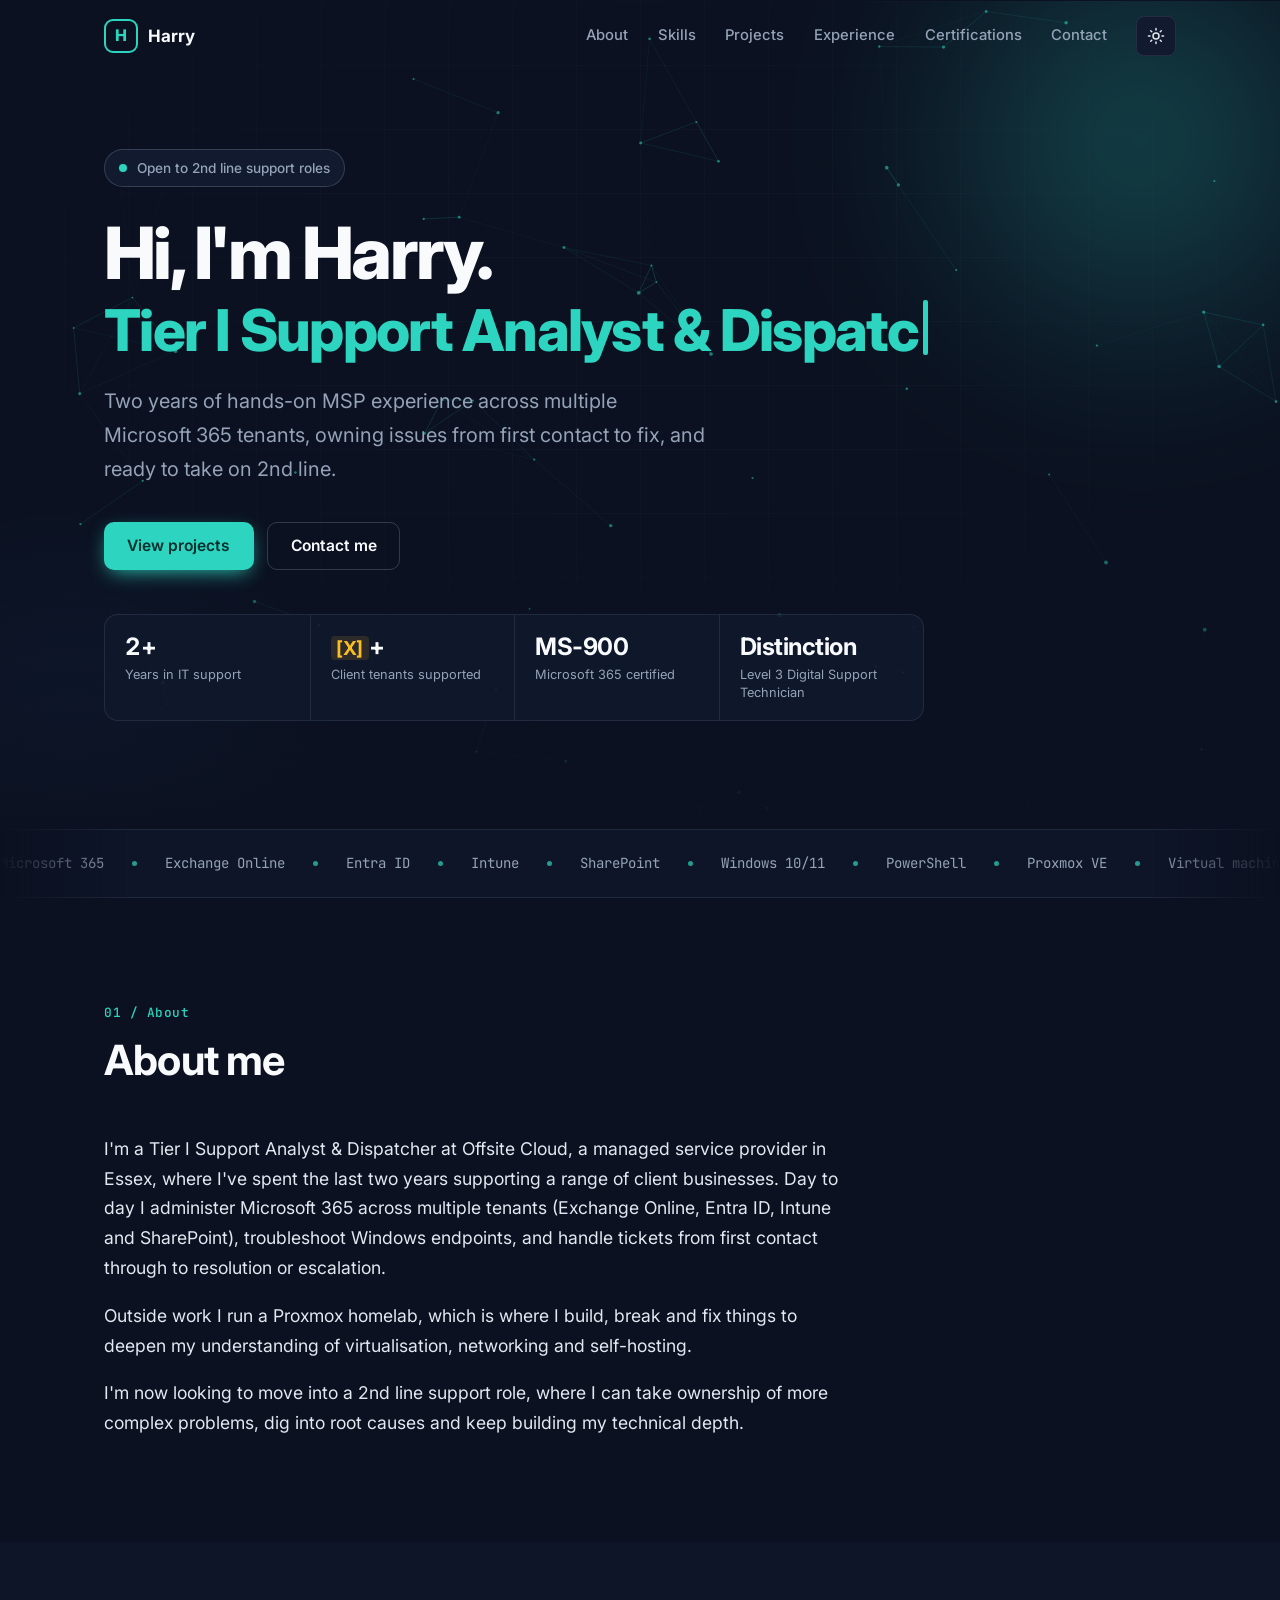
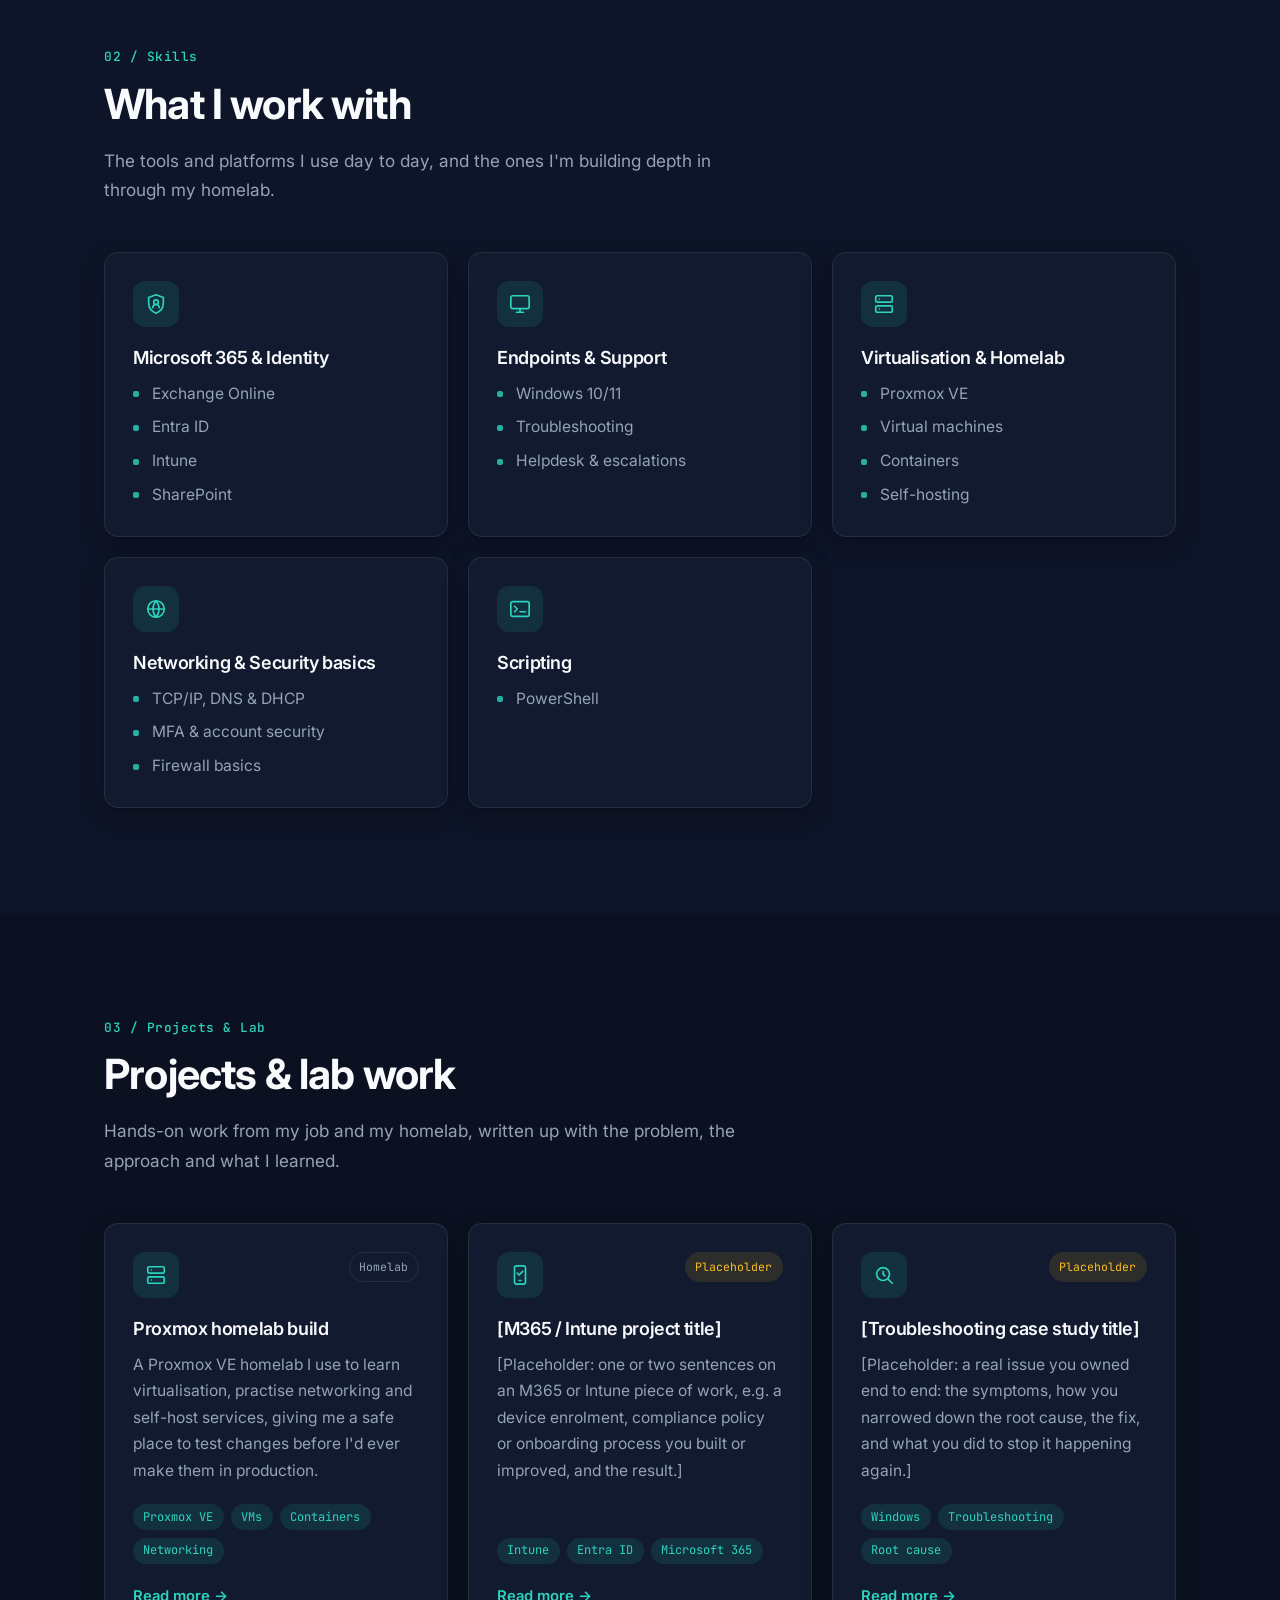
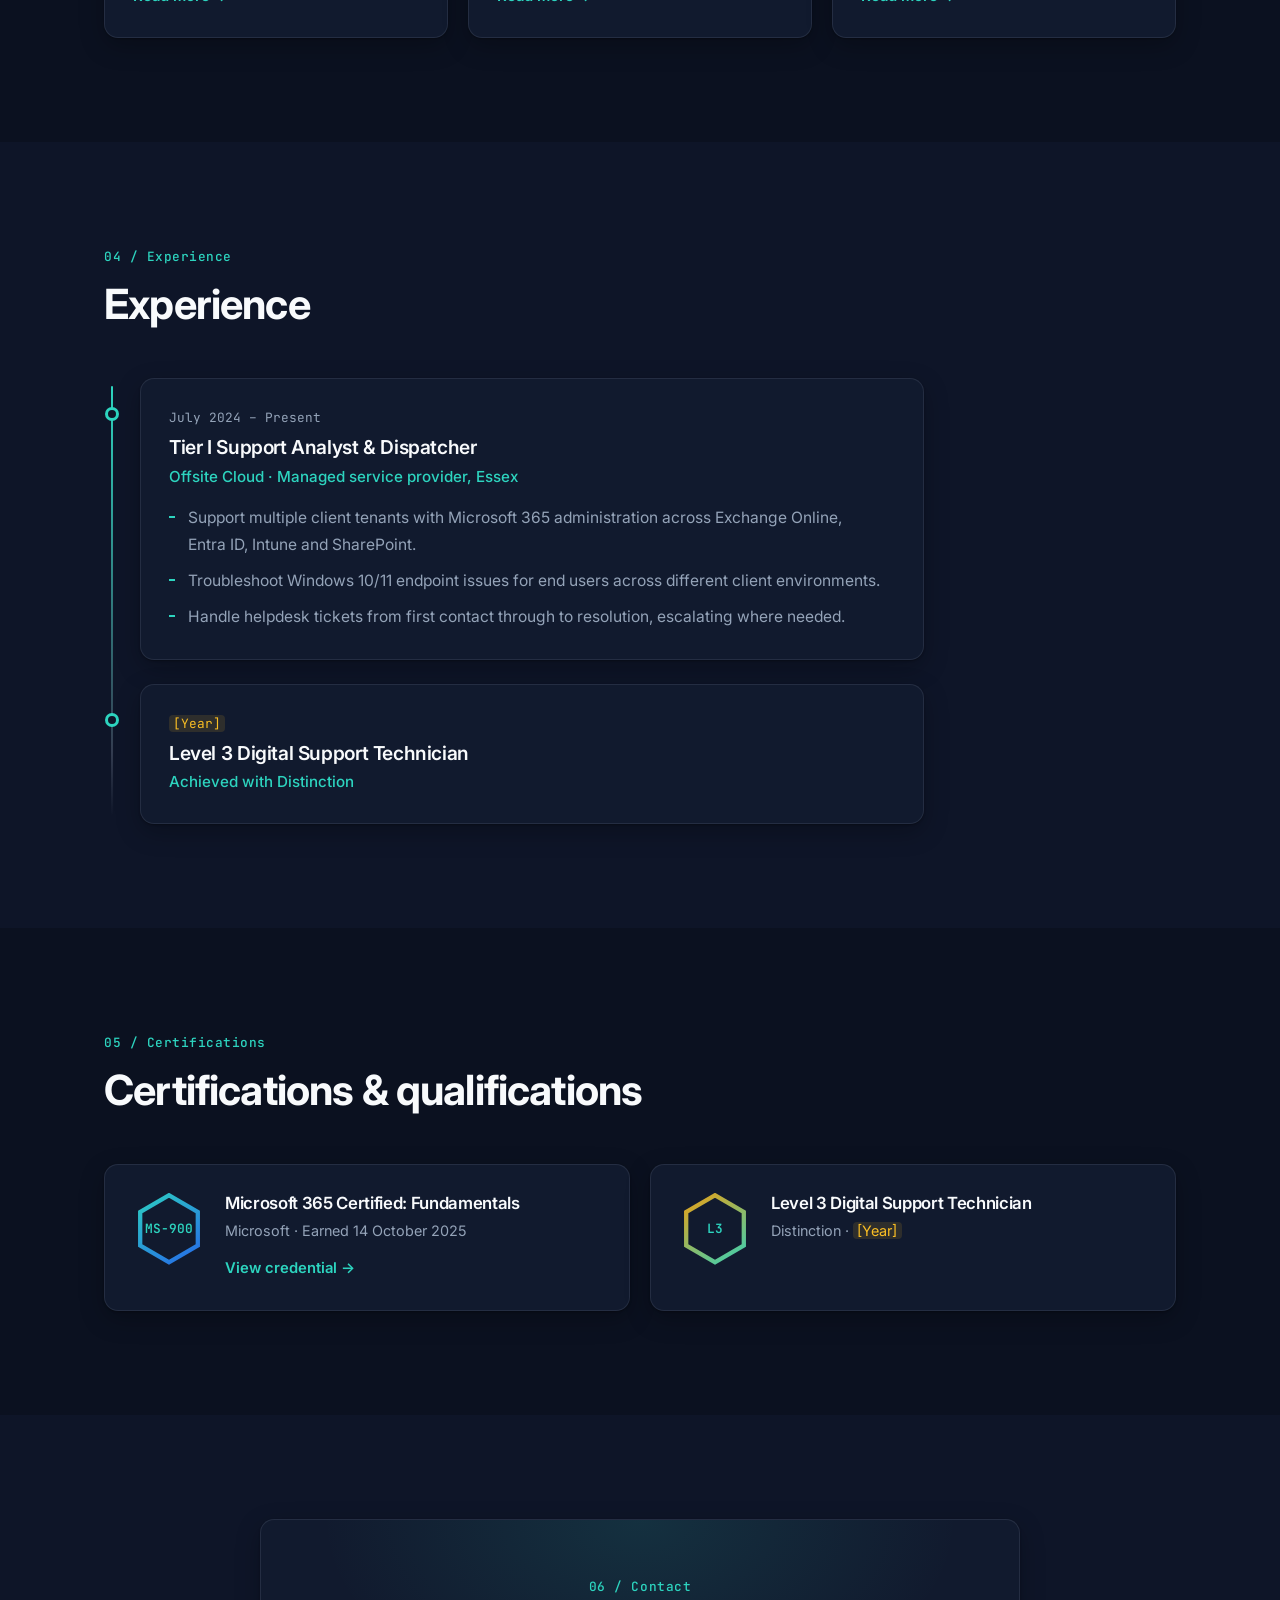
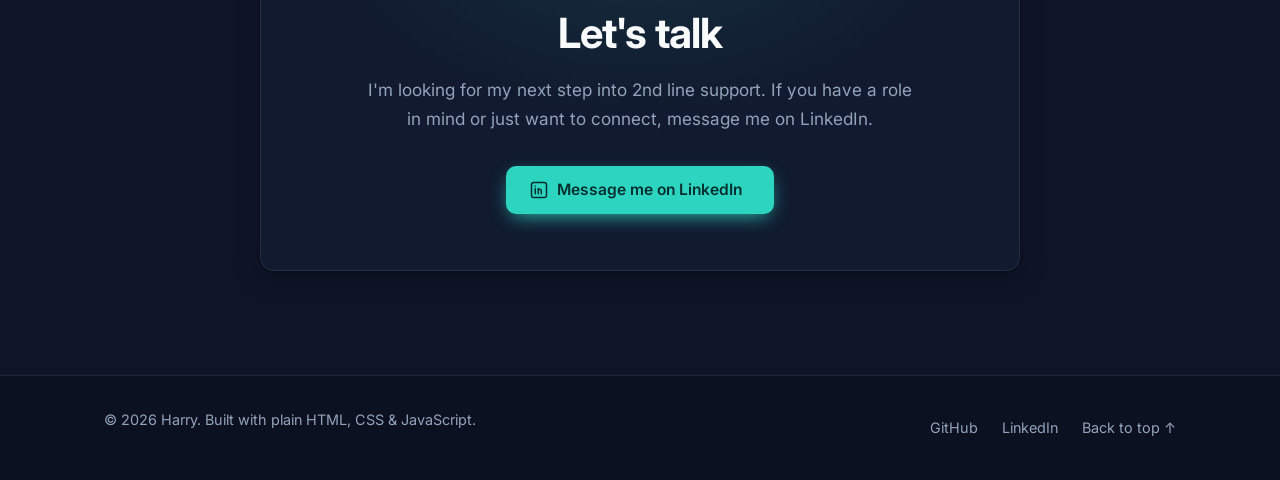
==== commit 78983a5f: "Add MS-900 credential and homelab start date; tidy certifications - MS-900 card: earned 14 October 2" ====
--- a/index.html
+++ b/index.html
@@ -389,13 +389,13 @@
           </li>
 
           <!-- Timeline entry: Level 3 qualification
-               EDIT: replace [Training provider] and [Year] -->
+               EDIT: replace [Year] -->
           <li class="timeline-item reveal">
             <span class="timeline-dot" aria-hidden="true"></span>
             <div class="card timeline-card">
               <p class="timeline-date"><span class="ph">[Year]</span></p>
               <h3>Level 3 Digital Support Technician</h3>
-              <p class="timeline-org"><span class="ph">[Training provider]</span> · Achieved with Distinction</p>
+              <p class="timeline-org">Achieved with Distinction</p>
             </div>
           </li>
         </ol>
@@ -404,7 +404,7 @@
 
     <!-- =========================================================
          6. CERTIFICATIONS & QUALIFICATIONS
-         To use your real Credly badge later, replace the
+         To use a real badge image later, replace the
          <div class="cert-badge">…</div> with an <img> (include alt text).
          ========================================================= -->
     <section class="section" id="certifications" aria-labelledby="certs-title">
@@ -415,34 +415,22 @@
         </header>
 
         <div class="card-grid certs-grid">
-          <!-- Cert: MS-900 (EDIT: date earned + Credly link) -->
-          <article class="card cert-card reveal">
+          <!-- Cert: MS-900. The whole card links to the Microsoft Learn credential. -->
+          <article class="card cert-card cert-card-linked reveal">
             <div class="cert-badge" aria-hidden="true"><span>MS-900</span></div>
             <div class="cert-body">
-              <h3>Microsoft 365 Certified: Fundamentals</h3>
-              <p class="cert-issuer">Microsoft · <span class="ph">[Date earned]</span></p>
-              <!-- EDIT: replace the line below with:
-                   <a class="text-link" href="https://www.credly.com/badges/YOUR-BADGE-ID" target="_blank" rel="noopener noreferrer">Verify on Credly &rarr;</a> -->
-              <p class="cert-note"><span class="ph">[Add Credly verification link]</span></p>
-            </div>
-          </article>
-
-          <!-- Qualification: Level 3 (EDIT: date + awarding body) -->
+              <h3><a class="card-link" href="https://learn.microsoft.com/api/credentials/share/en-us/HarryLyle07/47EF6E8900F0A8FF?sharingId=82D4ED4172030532" target="_blank" rel="noopener noreferrer">Microsoft 365 Certified: Fundamentals<span class="visually-hidden"> (view credential on Microsoft Learn, opens in a new tab)</span></a></h3>
+              <p class="cert-issuer">Microsoft · Earned <time datetime="2025-10-14">14 October 2025</time></p>
+              <span class="read-more" aria-hidden="true">View credential <span class="arrow">&rarr;</span></span>
+            </div>
+          </article>
+
+          <!-- Qualification: Level 3 (EDIT: replace [Year]) -->
           <article class="card cert-card reveal">
             <div class="cert-badge cert-badge-alt" aria-hidden="true"><span>L3</span></div>
             <div class="cert-body">
               <h3>Level 3 Digital Support Technician</h3>
-              <p class="cert-issuer">Distinction · <span class="ph">[Date / awarding body]</span></p>
-            </div>
-          </article>
-
-          <!-- In progress (EDIT: replace with the cert you're studying for, e.g. MD-102 / MS-102 / AZ-900) -->
-          <article class="card cert-card cert-card-pending reveal">
-            <div class="cert-badge cert-badge-pending" aria-hidden="true"><span>…</span></div>
-            <div class="cert-body">
-              <p class="cert-status">In progress</p>
-              <h3><span class="ph">[Next certification]</span></h3>
-              <p class="cert-issuer"><span class="ph">[Target date]</span></p>
+              <p class="cert-issuer">Distinction · <span class="ph">[Year]</span></p>
             </div>
           </article>
         </div>
--- a/css/styles.css
+++ b/css/styles.css
@@ -735,8 +735,6 @@
   font-size: 0.8rem;
 }
 .cert-badge-alt { background: linear-gradient(145deg, #f59e0b, var(--accent)); }
-.cert-badge-pending { background: var(--border-strong); }
-.cert-badge-pending span { color: var(--text-muted); }
 
 .cert-issuer {
   font-size: 0.9rem;
@@ -744,22 +742,10 @@
   margin-bottom: 0.6rem;
 }
 .cert-issuer:last-child { margin-bottom: 0; }
-.cert-note { font-size: 0.85rem; }
-
-.cert-card-pending {
-  border-style: dashed;
-  border-color: var(--border-strong);
-  background: transparent;
-  box-shadow: none;
-}
-.cert-status {
-  font-family: var(--font-mono);
-  font-size: 0.72rem;
-  text-transform: uppercase;
-  letter-spacing: 0.08em;
-  color: var(--accent);
-  margin-bottom: 0.35rem;
-}
+.cert-card-linked .read-more { display: inline-block; margin-top: 0.15rem; }
+.cert-card-linked:hover { border-color: var(--accent); }
+.cert-card-linked:hover .read-more .arrow { transform: translateX(4px); }
+
 
 /* 8f. Contact -------------------------------------------------------------- */
 .contact-card {
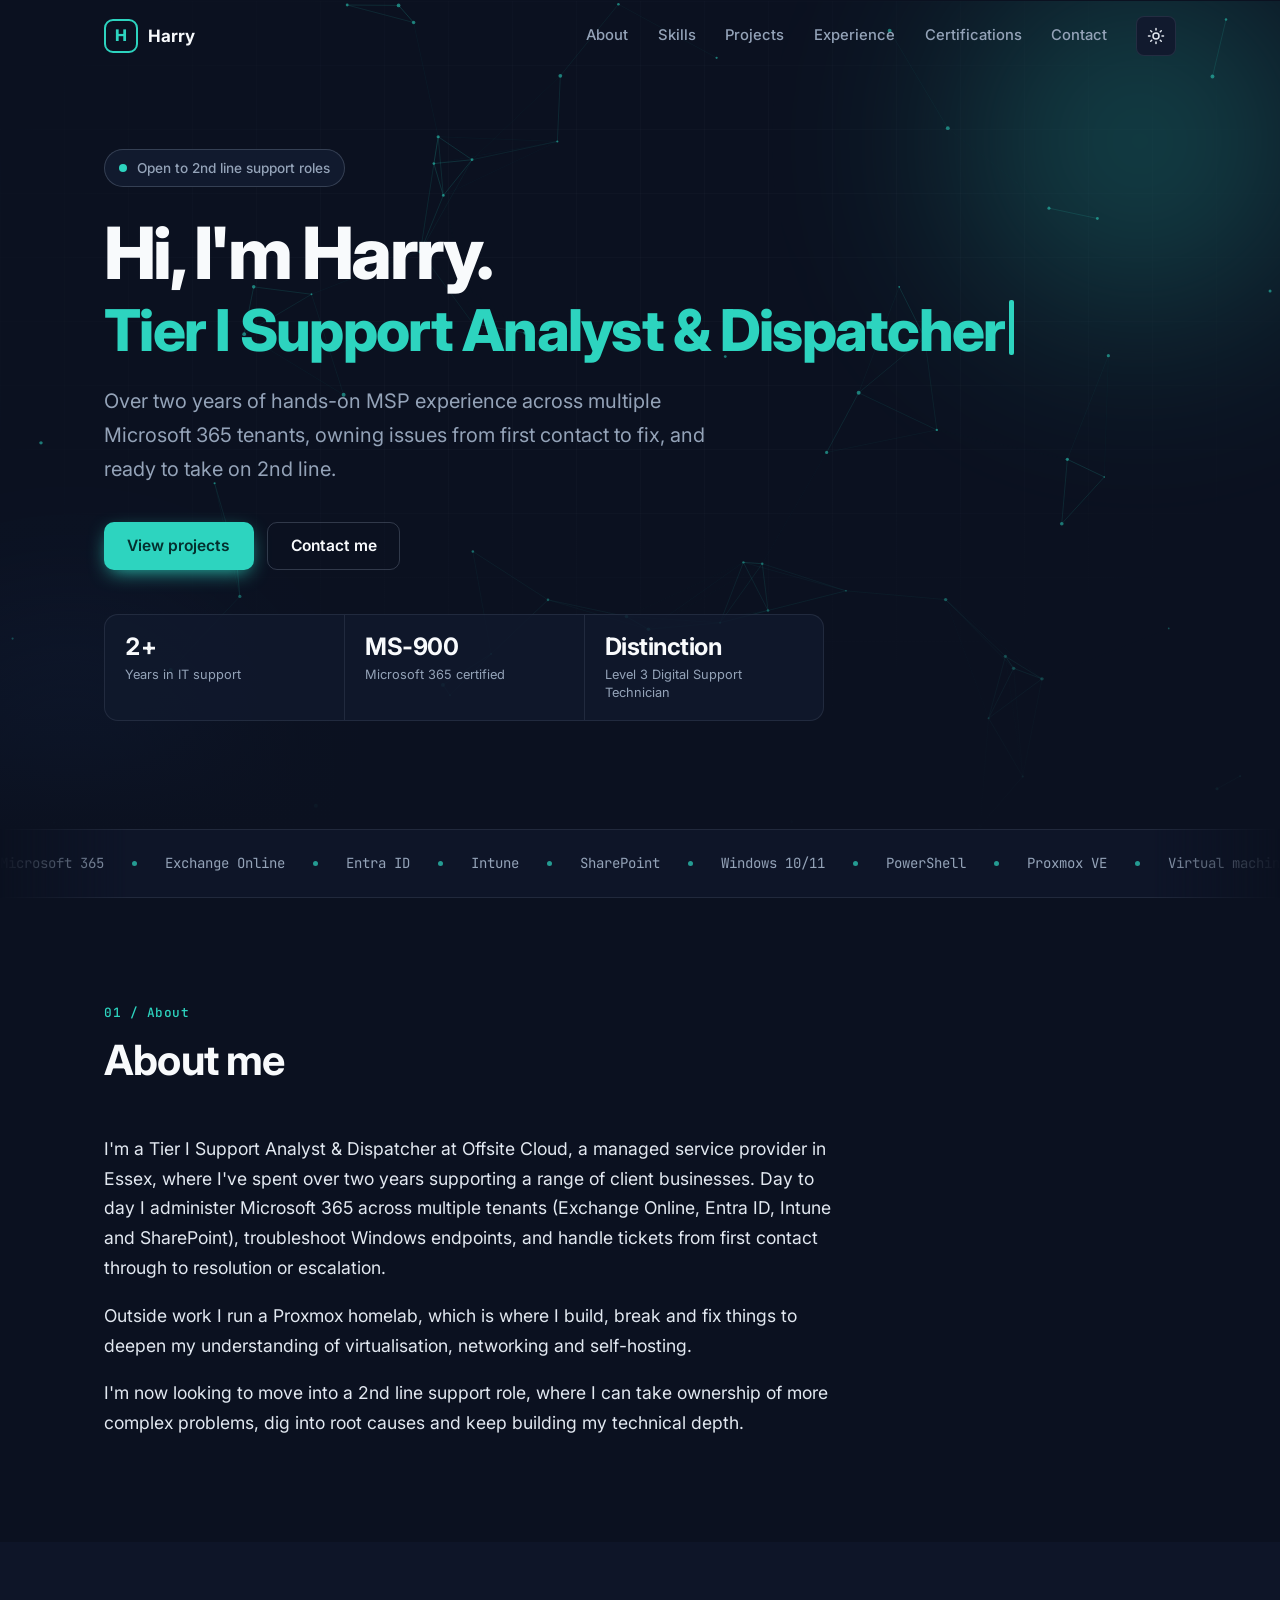
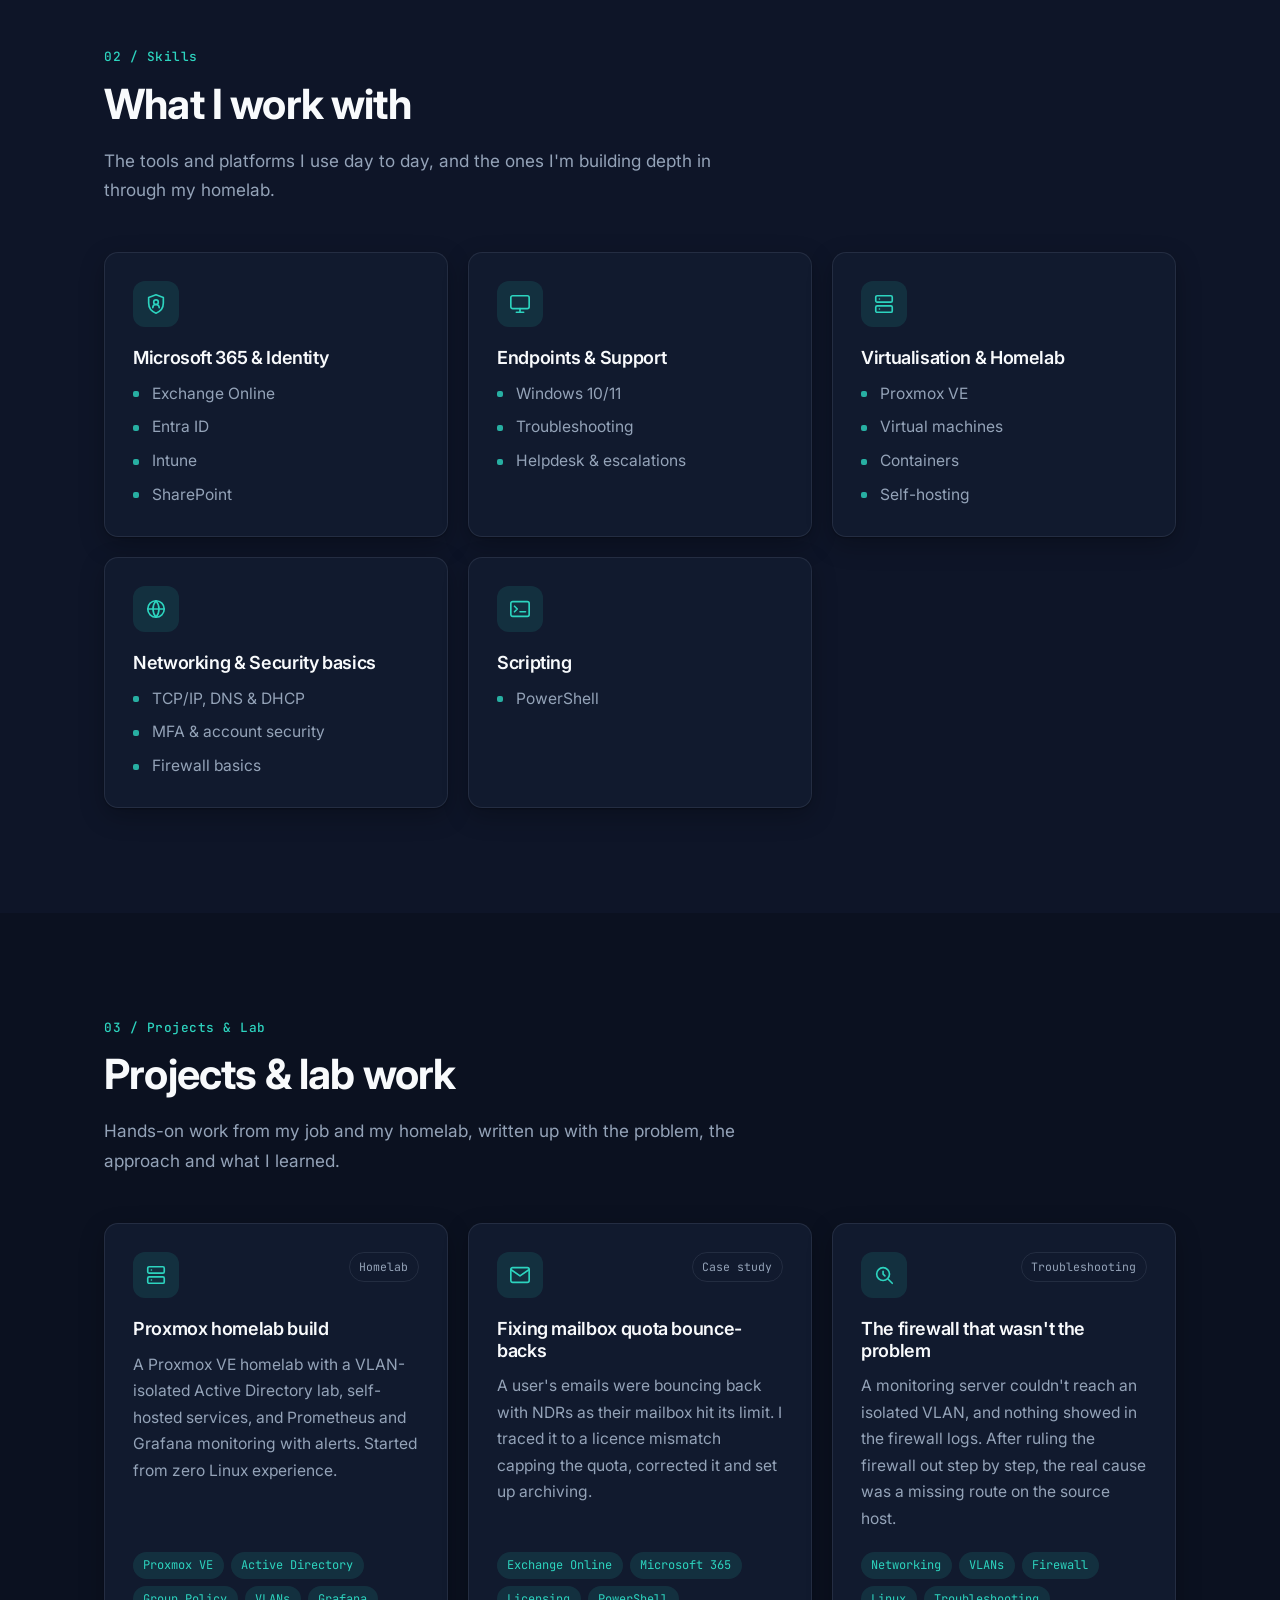
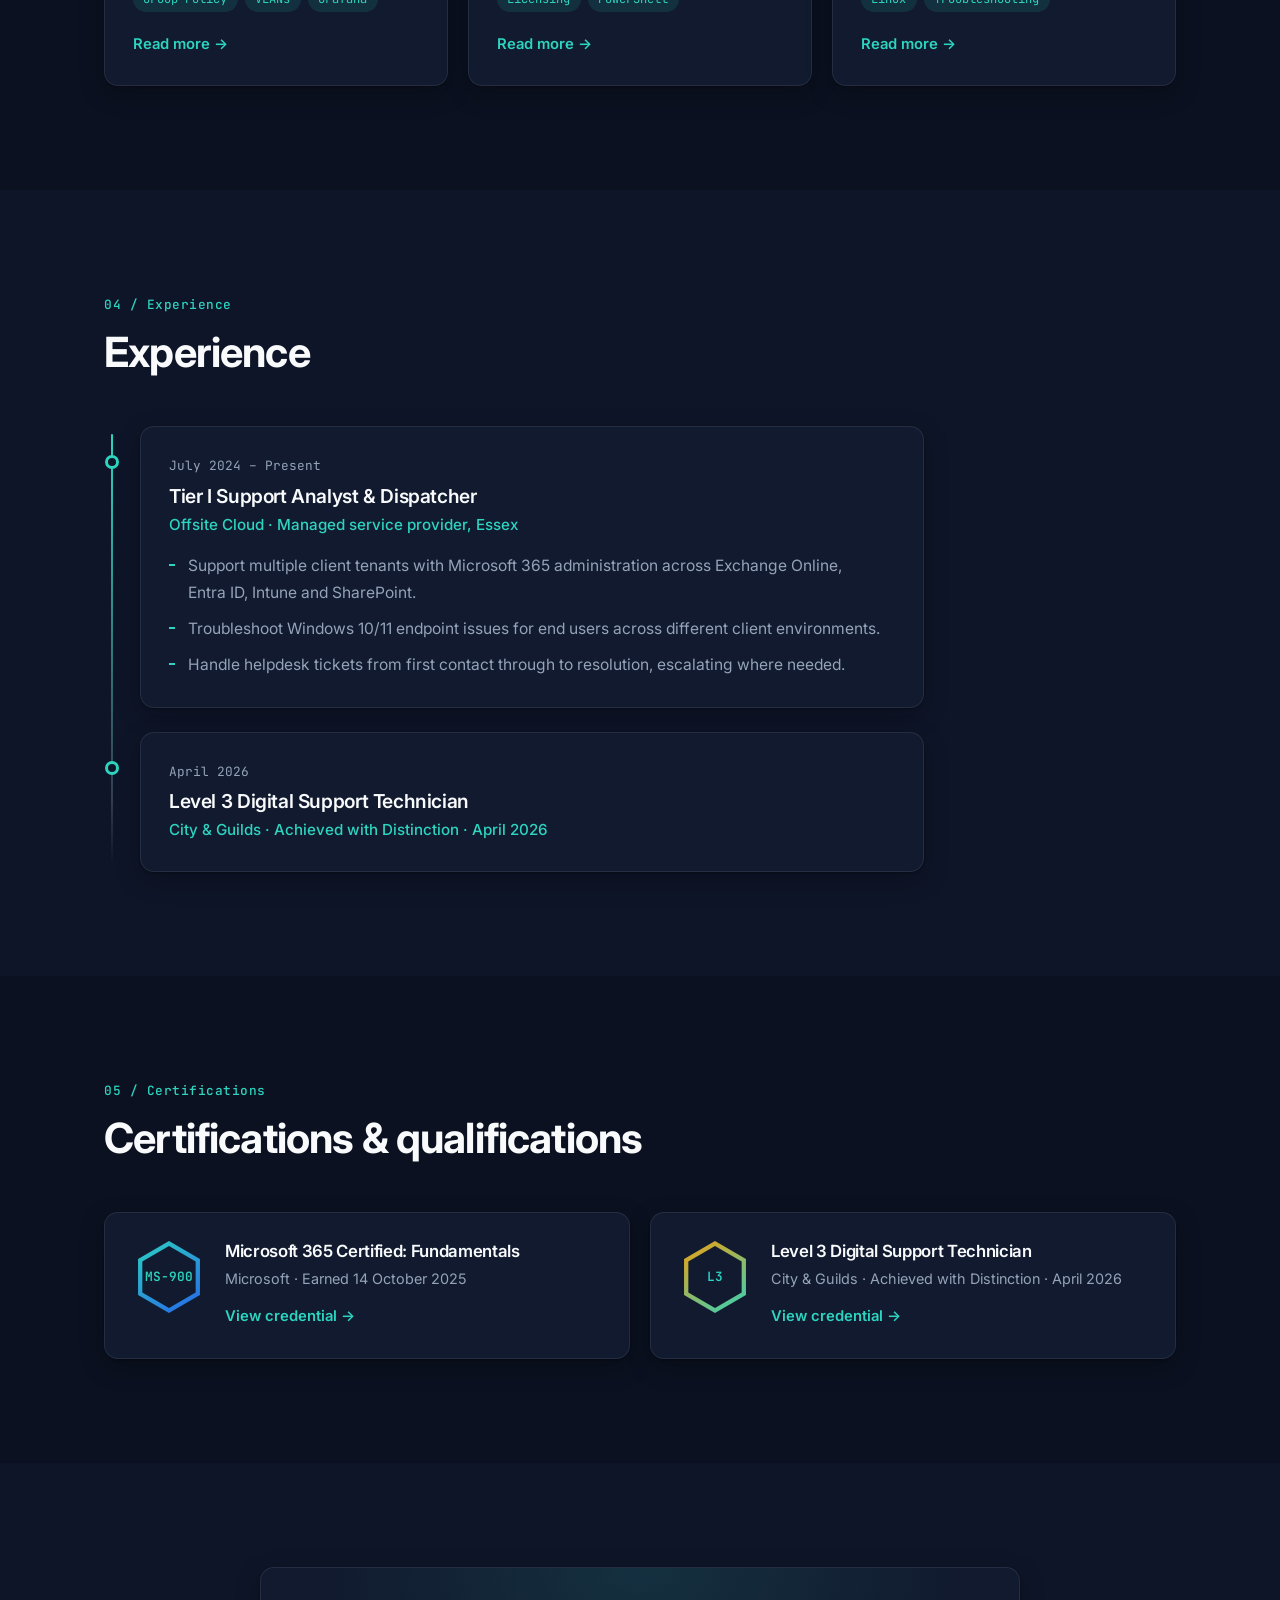
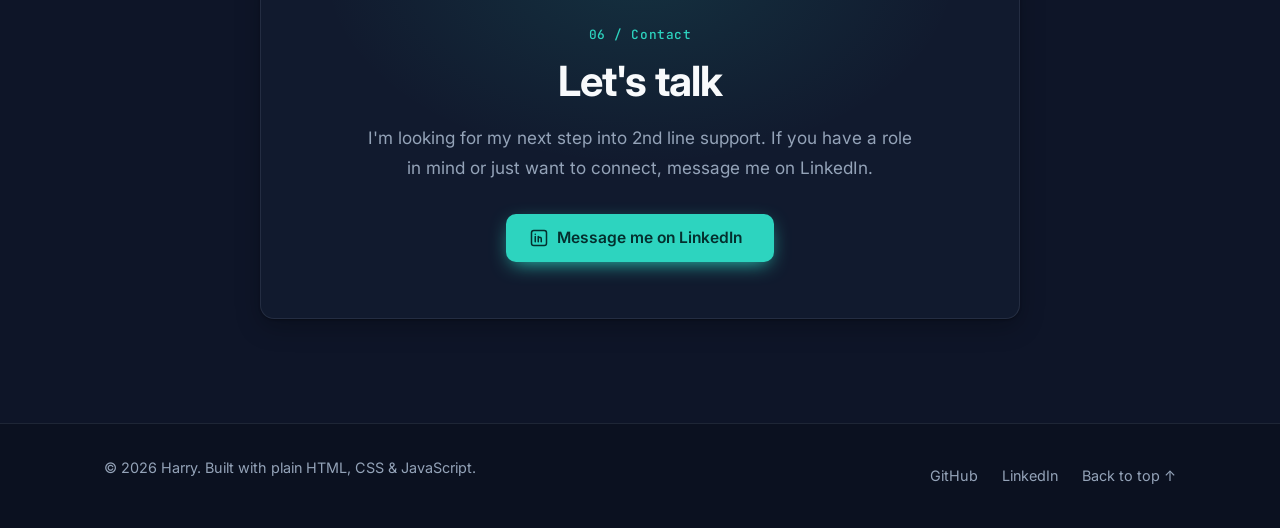
==== commit 1b2feed1: "Replace placeholder projects with real write-ups; add City & Guilds credential - Projects: real cont" ====
--- a/index.html
+++ b/index.html
@@ -10,7 +10,7 @@
        "https://harrylyle07.github.io/Portfolio/" below with it.
        ========================================================= -->
   <title>Harry | Tier I Support Analyst &amp; Dispatcher</title>
-  <meta name="description" content="Harry – Tier I Support Analyst &amp; Dispatcher at Offsite Cloud, an Essex MSP, with two years' hands-on experience in multi-tenant Microsoft 365, Intune, Entra ID and Windows support. Working towards 2nd line.">
+  <meta name="description" content="Harry – Tier I Support Analyst &amp; Dispatcher at Offsite Cloud, an Essex MSP, with over two years' hands-on experience in multi-tenant Microsoft 365, Intune, Entra ID and Windows support. Working towards 2nd line.">
   <meta name="author" content="Harry">
   <meta name="theme-color" content="#0b1120">
   <link rel="canonical" href="https://harrylyle07.github.io/Portfolio/">
@@ -19,7 +19,7 @@
   <meta property="og:type" content="website">
   <meta property="og:site_name" content="Harry – Tier I Support Analyst &amp; Dispatcher">
   <meta property="og:title" content="Harry | Tier I Support Analyst &amp; Dispatcher">
-  <meta property="og:description" content="Two years' MSP experience across multiple Microsoft 365 tenants, Windows endpoints and a Proxmox homelab. Ready for 2nd line.">
+  <meta property="og:description" content="Over two years' MSP experience across multiple Microsoft 365 tenants, Windows endpoints and a Proxmox homelab. Ready for 2nd line.">
   <meta property="og:url" content="https://harrylyle07.github.io/Portfolio/">
   <meta property="og:image" content="https://harrylyle07.github.io/Portfolio/assets/og-image.png">
   <meta property="og:image:width" content="1200">
@@ -30,7 +30,7 @@
   <!-- Twitter / X -->
   <meta name="twitter:card" content="summary_large_image">
   <meta name="twitter:title" content="Harry | Tier I Support Analyst &amp; Dispatcher">
-  <meta name="twitter:description" content="Two years' MSP experience across multiple Microsoft 365 tenants, Windows endpoints and a Proxmox homelab. Ready for 2nd line.">
+  <meta name="twitter:description" content="Over two years' MSP experience across multiple Microsoft 365 tenants, Windows endpoints and a Proxmox homelab. Ready for 2nd line.">
   <meta name="twitter:image" content="https://harrylyle07.github.io/Portfolio/assets/og-image.png">
 
   <!-- Favicon -->
@@ -127,24 +127,18 @@
           </span>
         </h1>
         <p class="hero-pitch reveal">
-          Two years of hands-on MSP experience across multiple Microsoft&nbsp;365 tenants,
+          Over two years of hands-on MSP experience across multiple Microsoft&nbsp;365 tenants,
           owning issues from first contact to fix, and ready to take on 2nd line.
         </p>
         <div class="hero-actions reveal">
           <a class="btn btn-primary" href="#projects">View projects</a>
           <a class="btn btn-ghost" href="#contact">Contact me</a>
         </div>
-        <!-- Stats row. Numbers inside data-count="…" count up on scroll.
-             Only use real numbers; anything in [brackets] is a placeholder. -->
+        <!-- Stats row. Numbers inside data-count="…" count up on scroll. Only use real numbers. -->
         <ul class="hero-stats reveal" aria-label="At a glance">
           <li class="stat">
             <span class="stat-value"><span data-count="2">2</span>+</span>
             <span class="stat-label">Years in IT support</span>
-          </li>
-          <li class="stat">
-            <!-- EDIT: replace <span class="ph">[X]</span> with e.g. <span data-count="15">15</span> -->
-            <span class="stat-value"><span class="ph">[X]</span>+</span>
-            <span class="stat-label">Client tenants supported</span>
           </li>
           <li class="stat">
             <span class="stat-value">MS-900</span>
@@ -195,7 +189,7 @@
           <div class="about-text reveal">
             <p>
               I'm a Tier I Support Analyst &amp; Dispatcher at Offsite Cloud, a managed service provider in Essex, where I've spent
-              the last two years supporting a range of client businesses. Day to day I administer
+              over two years supporting a range of client businesses. Day to day I administer
               Microsoft&nbsp;365 across multiple tenants (Exchange Online, Entra&nbsp;ID, Intune and
               SharePoint), troubleshoot Windows endpoints, and handle tickets from first contact
               through to resolution or escalation.
@@ -319,41 +313,41 @@
               <span class="project-kind">Homelab</span>
             </div>
             <h3><a class="card-link" href="projects/proxmox-homelab.html">Proxmox homelab build</a></h3>
-            <p>A Proxmox VE homelab I use to learn virtualisation, practise networking and self-host services, giving me a safe place to test changes before I'd ever make them in production.</p>
+            <p>A Proxmox VE homelab with a VLAN-isolated Active Directory lab, self-hosted services, and Prometheus and Grafana monitoring with alerts. Started from zero Linux experience.</p>
             <ul class="tags" aria-label="Technologies">
-              <li>Proxmox VE</li><li>VMs</li><li>Containers</li><li>Networking</li>
+              <li>Proxmox VE</li><li>Active Directory</li><li>Group Policy</li><li>VLANs</li><li>Grafana</li>
             </ul>
             <span class="read-more" aria-hidden="true">Read more <span class="arrow">&rarr;</span></span>
           </article>
 
-          <!-- Project: M365 / Intune  (PLACEHOLDER – edit title, text and tags) -->
+          <!-- Project: Exchange Online mailbox quota -->
           <article class="card project-card reveal" data-tilt>
             <div class="project-top">
               <div class="card-icon" aria-hidden="true">
-                <svg viewBox="0 0 24 24"><rect x="6" y="2" width="12" height="20" rx="2"/><path d="M11 18h2"/><path d="m9 10 2 2 4-4"/></svg>
+                <svg viewBox="0 0 24 24"><rect x="2" y="4" width="20" height="16" rx="2"/><path d="m22 6-10 7L2 6"/></svg>
               </div>
-              <span class="badge-placeholder">Placeholder</span>
-            </div>
-            <h3><a class="card-link" href="projects/m365-intune-project.html">[M365 / Intune project title]</a></h3>
-            <p>[Placeholder: one or two sentences on an M365 or Intune piece of work, e.g. a device enrolment, compliance policy or onboarding process you built or improved, and the result.]</p>
+              <span class="project-kind">Case study</span>
+            </div>
+            <h3><a class="card-link" href="projects/exchange-mailbox-quota.html">Fixing mailbox quota bounce-backs</a></h3>
+            <p>A user's emails were bouncing back with NDRs as their mailbox hit its limit. I traced it to a licence mismatch capping the quota, corrected it and set up archiving.</p>
             <ul class="tags" aria-label="Technologies">
-              <li>Intune</li><li>Entra ID</li><li>Microsoft 365</li>
+              <li>Exchange Online</li><li>Microsoft 365</li><li>Licensing</li><li>PowerShell</li>
             </ul>
             <span class="read-more" aria-hidden="true">Read more <span class="arrow">&rarr;</span></span>
           </article>
 
-          <!-- Project: Troubleshooting case study  (PLACEHOLDER – edit title, text and tags) -->
+          <!-- Project: Firewall / routing troubleshooting -->
           <article class="card project-card reveal" data-tilt>
             <div class="project-top">
               <div class="card-icon" aria-hidden="true">
                 <svg viewBox="0 0 24 24"><circle cx="11" cy="11" r="7"/><path d="m21 21-4.35-4.35"/><path d="M11 8v3l2 2"/></svg>
               </div>
-              <span class="badge-placeholder">Placeholder</span>
-            </div>
-            <h3><a class="card-link" href="projects/troubleshooting-case-study.html">[Troubleshooting case study title]</a></h3>
-            <p>[Placeholder: a real issue you owned end to end: the symptoms, how you narrowed down the root cause, the fix, and what you did to stop it happening again.]</p>
+              <span class="project-kind">Troubleshooting</span>
+            </div>
+            <h3><a class="card-link" href="projects/firewall-routing-case-study.html">The firewall that wasn't the problem</a></h3>
+            <p>A monitoring server couldn't reach an isolated VLAN, and nothing showed in the firewall logs. After ruling the firewall out step by step, the real cause was a missing route on the source host.</p>
             <ul class="tags" aria-label="Technologies">
-              <li>Windows</li><li>Troubleshooting</li><li>Root cause</li>
+              <li>Networking</li><li>VLANs</li><li>Firewall</li><li>Linux</li><li>Troubleshooting</li>
             </ul>
             <span class="read-more" aria-hidden="true">Read more <span class="arrow">&rarr;</span></span>
           </article>
@@ -388,14 +382,13 @@
             </div>
           </li>
 
-          <!-- Timeline entry: Level 3 qualification
-               EDIT: replace [Year] -->
+          <!-- Timeline entry: Level 3 qualification -->
           <li class="timeline-item reveal">
             <span class="timeline-dot" aria-hidden="true"></span>
             <div class="card timeline-card">
-              <p class="timeline-date"><span class="ph">[Year]</span></p>
+              <p class="timeline-date"><time datetime="2026-04">April 2026</time></p>
               <h3>Level 3 Digital Support Technician</h3>
-              <p class="timeline-org">Achieved with Distinction</p>
+              <p class="timeline-org">City &amp; Guilds · Achieved with Distinction · April 2026</p>
             </div>
           </li>
         </ol>
@@ -425,12 +418,13 @@
             </div>
           </article>
 
-          <!-- Qualification: Level 3 (EDIT: replace [Year]) -->
-          <article class="card cert-card reveal">
+          <!-- Qualification: Level 3. The whole card links to the City & Guilds digital credential. -->
+          <article class="card cert-card cert-card-linked reveal">
             <div class="cert-badge cert-badge-alt" aria-hidden="true"><span>L3</span></div>
             <div class="cert-body">
-              <h3>Level 3 Digital Support Technician</h3>
-              <p class="cert-issuer">Distinction · <span class="ph">[Year]</span></p>
+              <h3><a class="card-link" href="https://digitalcredentials.cityandguilds.com/b5383aba-2abe-4e74-896e-ac8e33bf4072#acc.02UgBwmb" target="_blank" rel="noopener noreferrer">Level 3 Digital Support Technician<span class="visually-hidden"> (view credential on City &amp; Guilds, opens in a new tab)</span></a></h3>
+              <p class="cert-issuer">City &amp; Guilds · Achieved with Distinction · <time datetime="2026-04">April 2026</time></p>
+              <span class="read-more" aria-hidden="true">View credential <span class="arrow">&rarr;</span></span>
             </div>
           </article>
         </div>
--- a/css/styles.css
+++ b/css/styles.css
@@ -595,19 +595,13 @@
   gap: 1rem;
 }
 
-.project-kind,
-.badge-placeholder {
+.project-kind {
   font-family: var(--font-mono);
   font-size: 0.72rem;
   padding: 0.25rem 0.6rem;
   border-radius: 999px;
   border: 1px solid var(--border);
   color: var(--text-muted);
-}
-.badge-placeholder {
-  color: var(--placeholder);
-  background: var(--placeholder-soft);
-  border-color: transparent;
 }
 
 .card-link { color: var(--text-strong); }
@@ -964,8 +958,8 @@
 .hero-stats {
   list-style: none;
   display: grid;
-  grid-template-columns: repeat(4, minmax(0, 1fr));
-  max-width: 820px;
+  grid-template-columns: repeat(3, minmax(0, 1fr));
+  max-width: 720px;
   border: 1px solid var(--border);
   border-radius: var(--radius);
   background: var(--surface);
@@ -1100,8 +1094,7 @@
 @media (max-width: 900px) {
   .about-grid { grid-template-columns: 1fr; gap: 2.5rem; }
   .hero-stats { grid-template-columns: repeat(2, minmax(0, 1fr)); }
-  .stat:nth-child(3) { border-left: 0; }
-  .stat:nth-child(n+3) { border-top: 1px solid var(--border); }
+  .stat:nth-child(3) { grid-column: 1 / -1; border-left: 0; border-top: 1px solid var(--border); }
 }
 
 @media (max-width: 820px) {
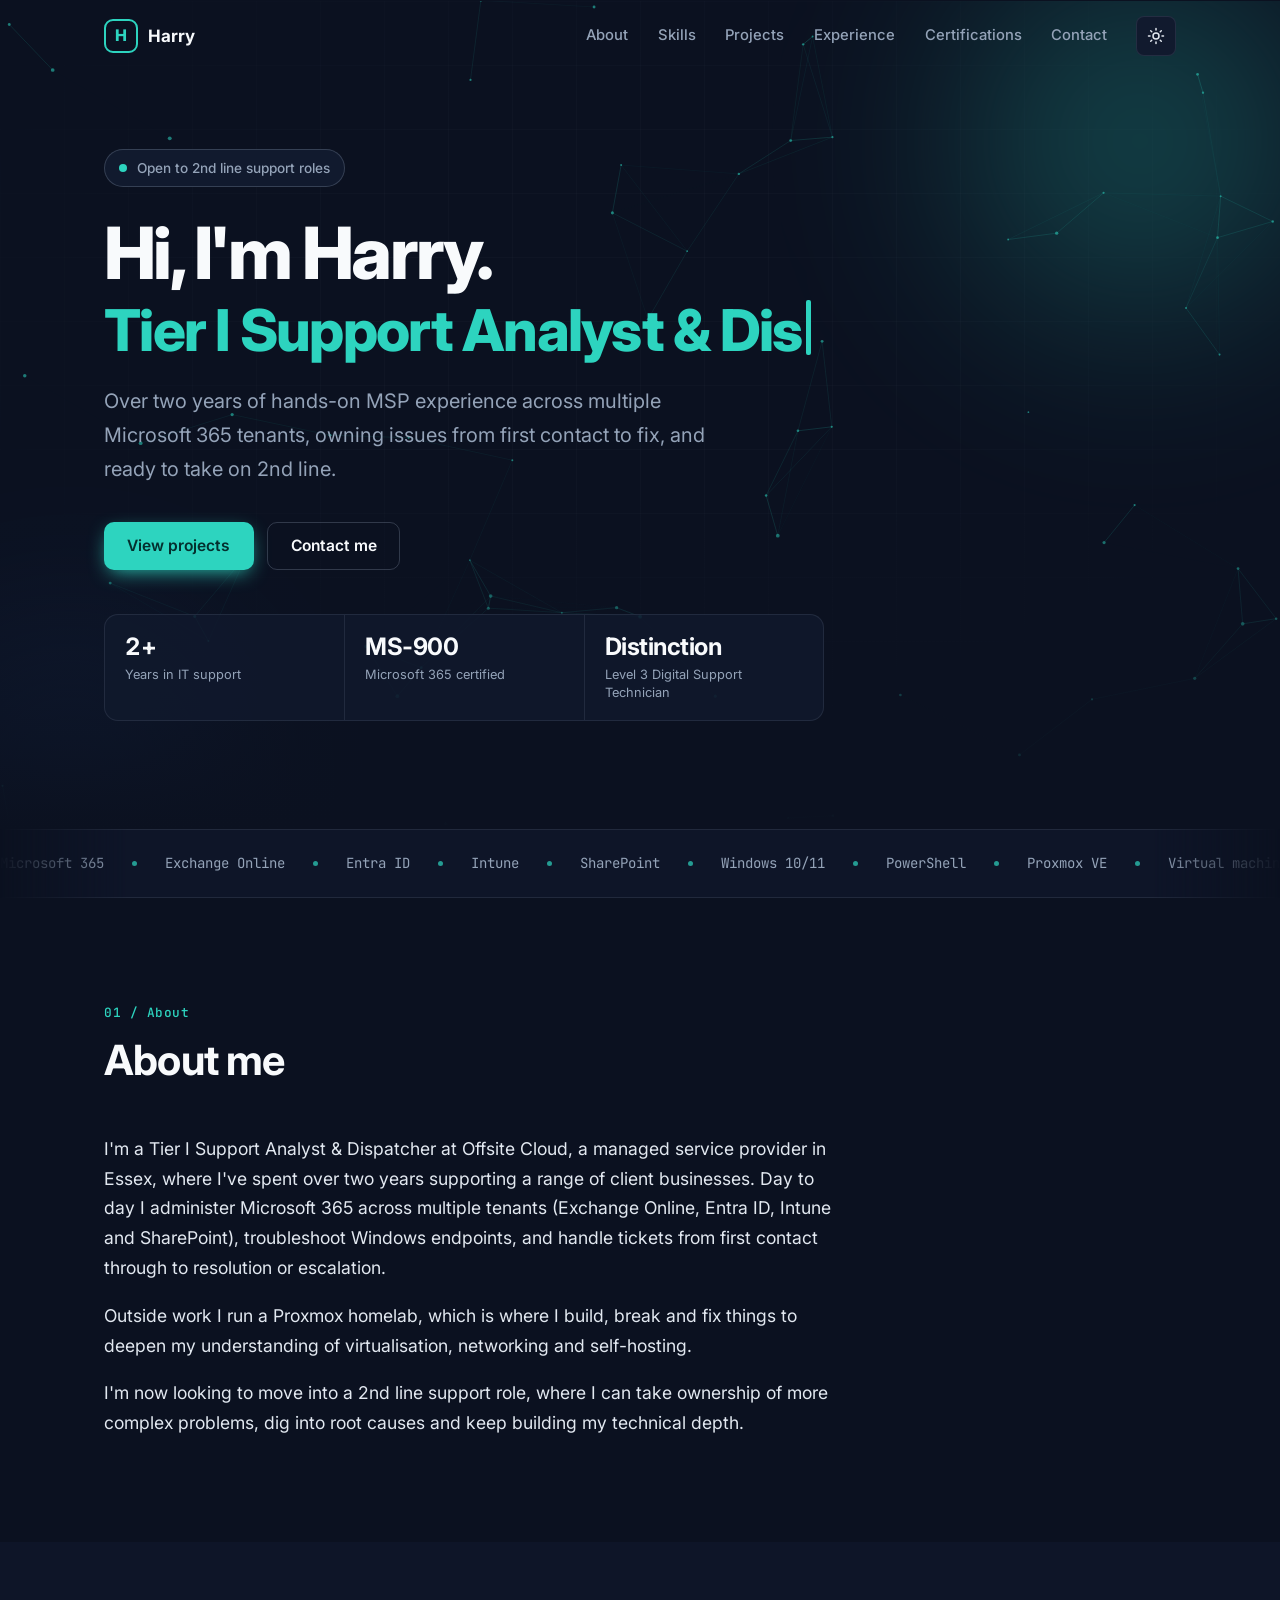
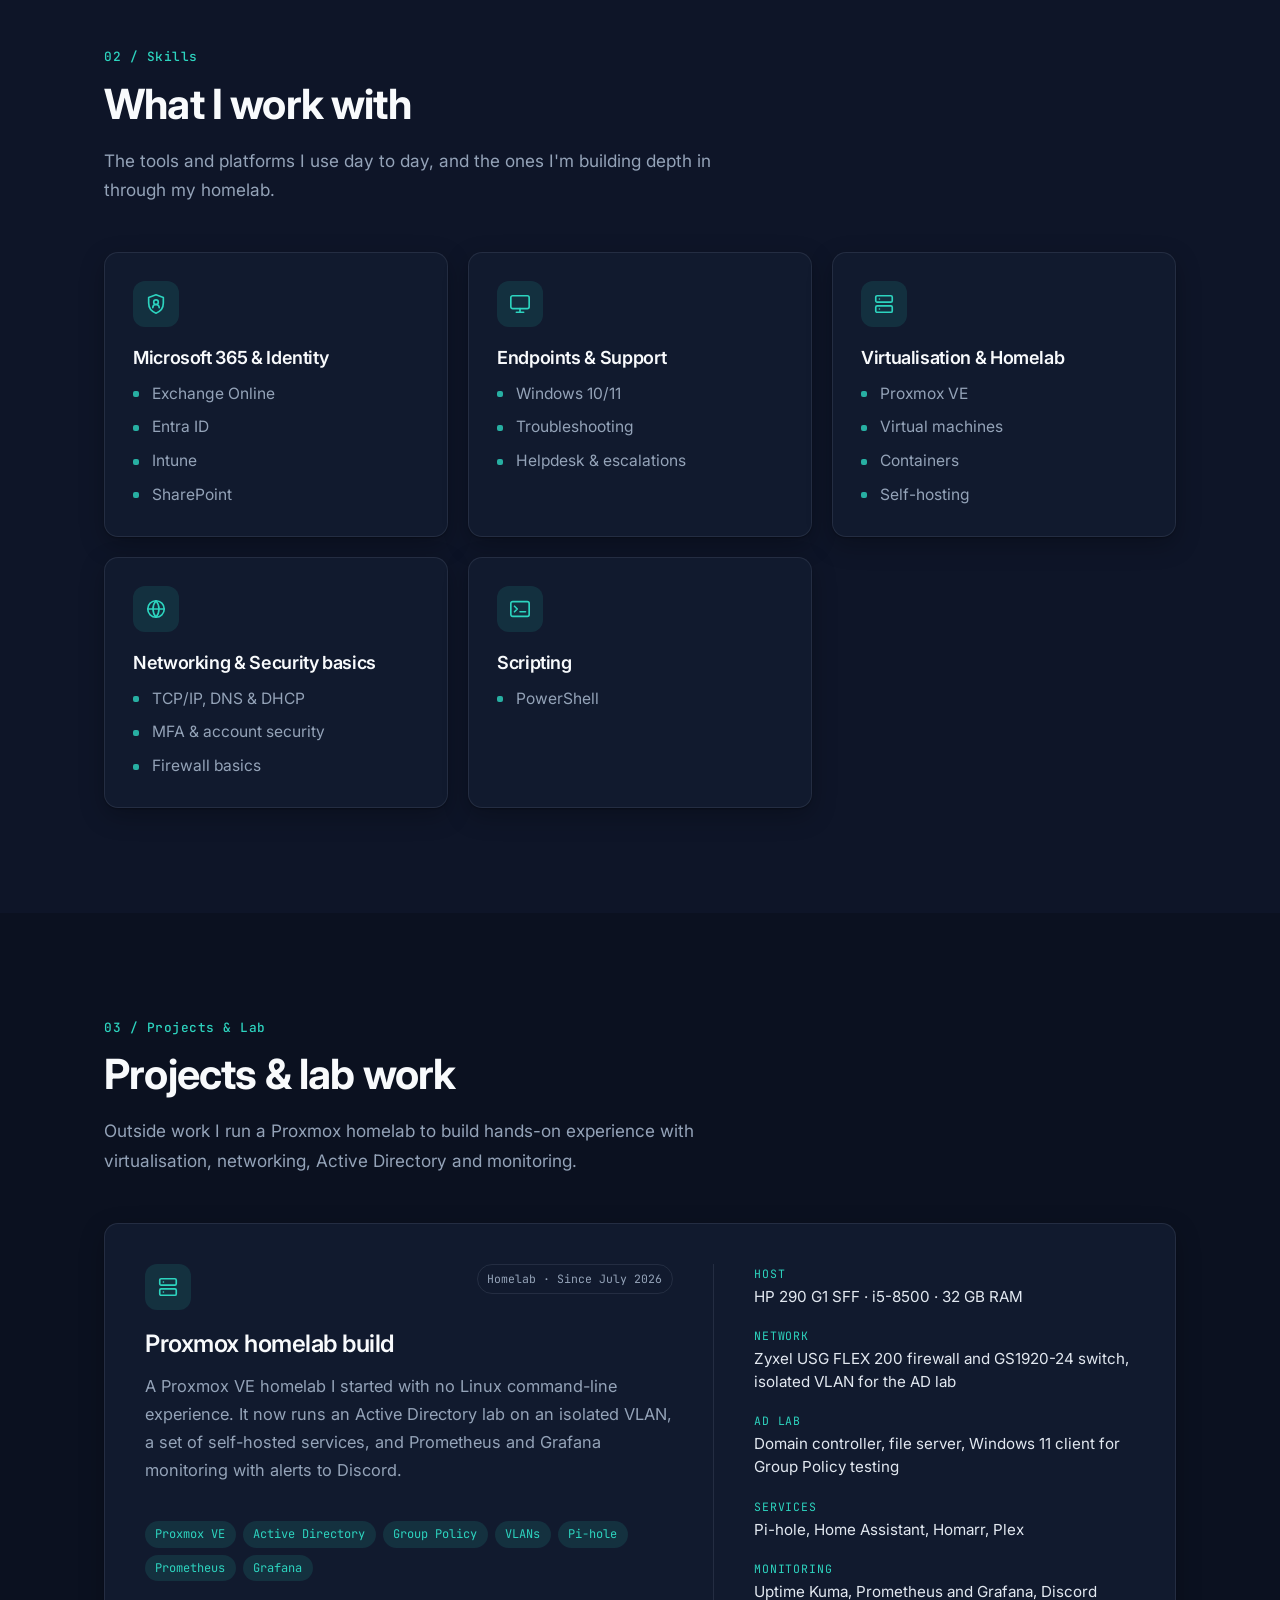
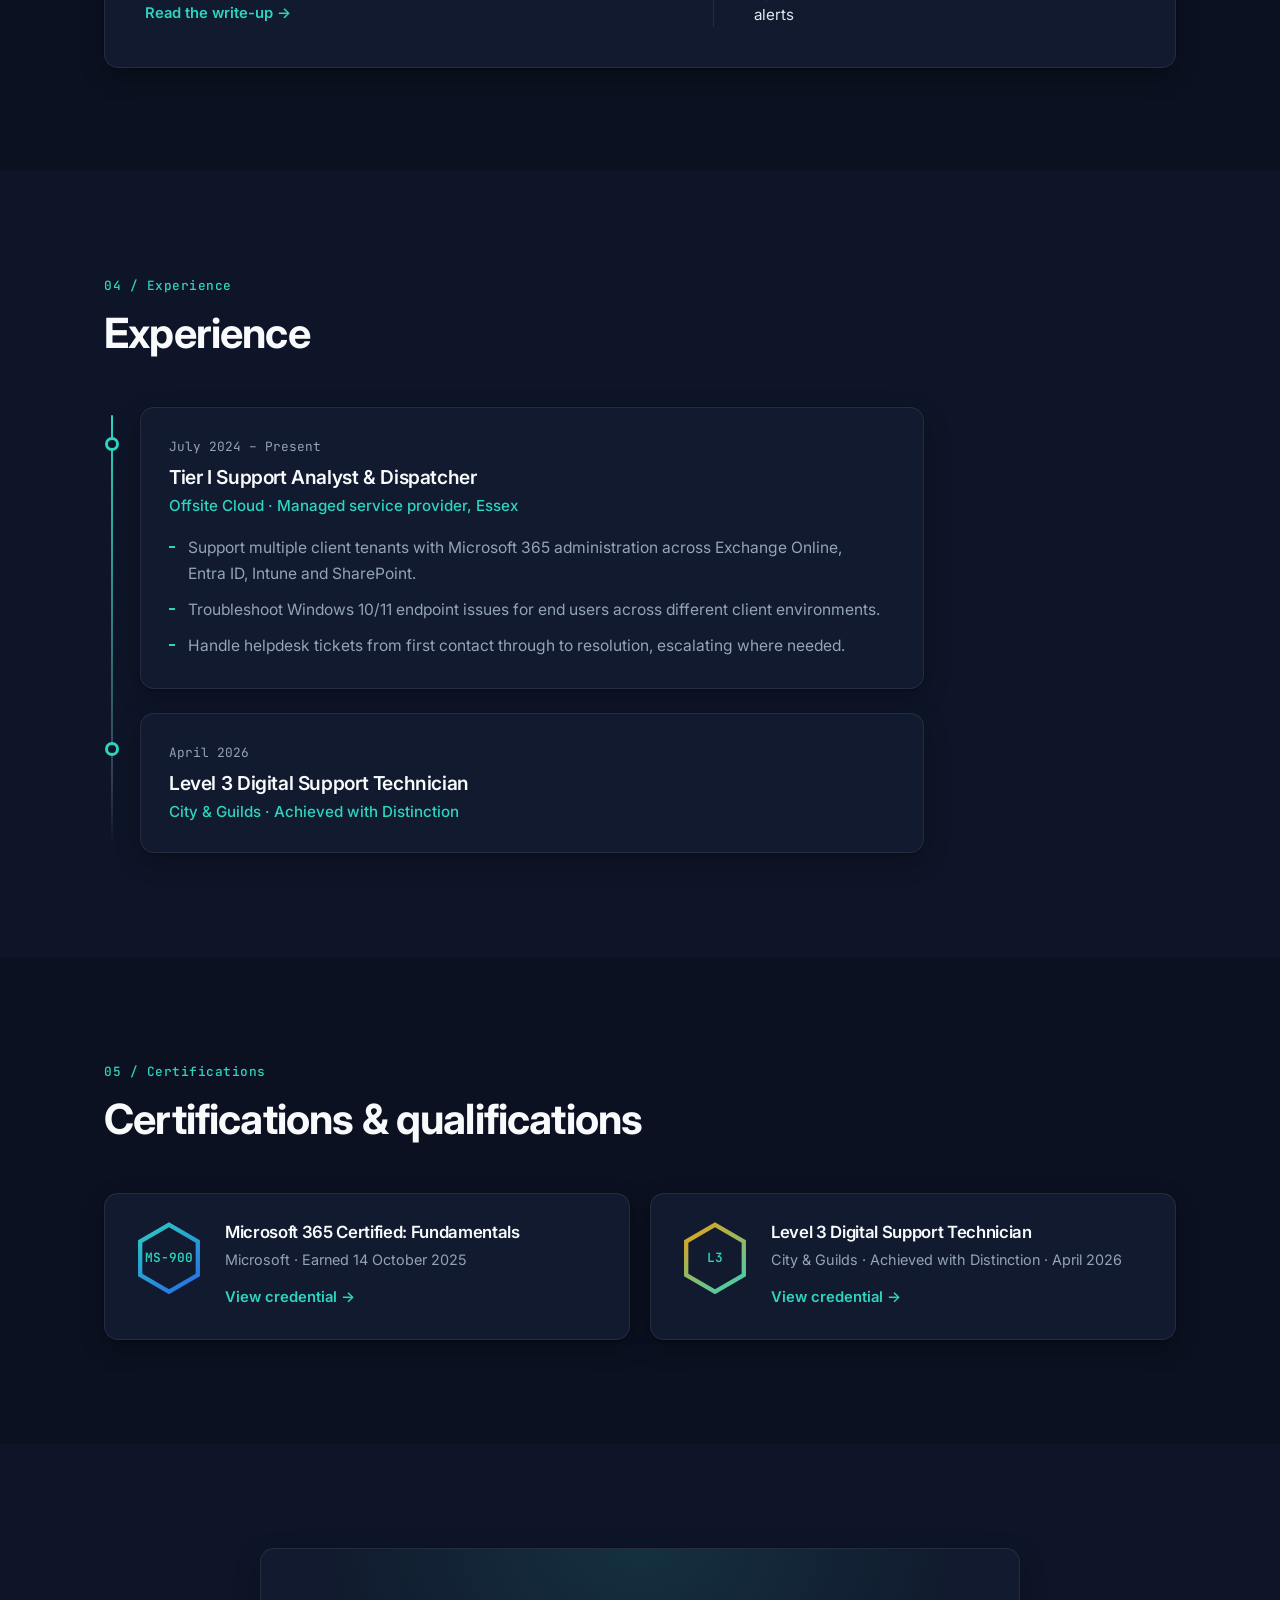
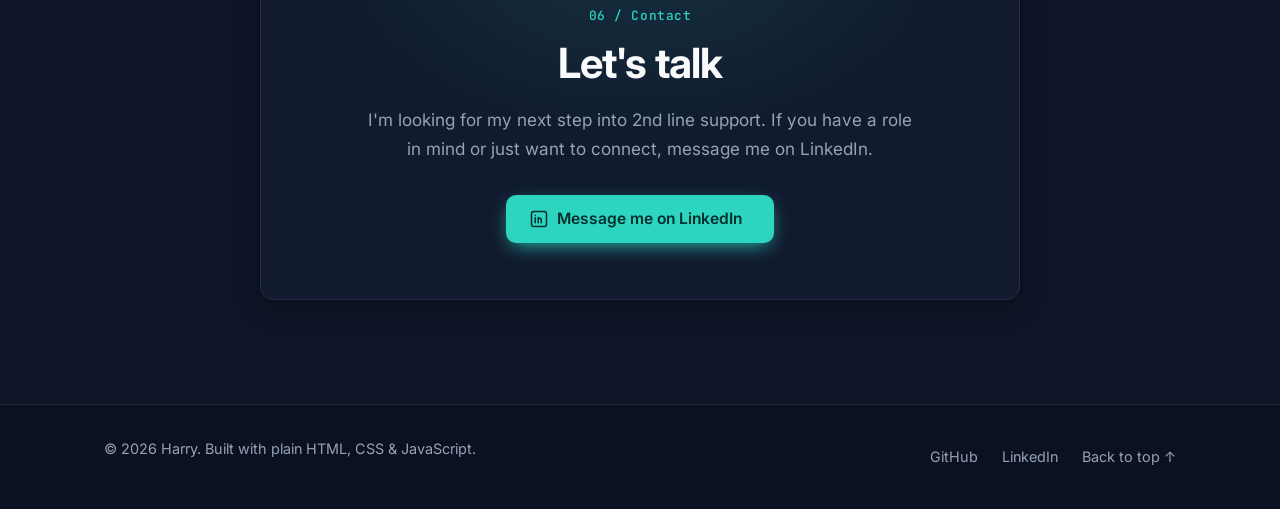
==== commit e723db55: "Focus Projects on the Proxmox homelab with a featured card - Delete the Exchange mailbox and firewal" ====
--- a/index.html
+++ b/index.html
@@ -300,58 +300,36 @@
         <header class="section-head reveal">
           <p class="eyebrow">03 / Projects &amp; Lab</p>
           <h2 class="section-title" id="projects-title">Projects &amp; lab work</h2>
-          <p class="section-intro">Hands-on work from my job and my homelab, written up with the problem, the approach and what I learned.</p>
+          <p class="section-intro">Outside work I run a Proxmox homelab to build hands-on experience with virtualisation, networking, Active Directory and monitoring.</p>
         </header>
 
-        <div class="card-grid projects-grid">
-          <!-- Project: Proxmox homelab -->
-          <article class="card project-card reveal" data-tilt>
+        <!-- Featured project: one wide card.
+             To show several projects instead, see "Adding a new project" in README.md. -->
+        <article class="card project-card project-featured reveal" data-tilt data-tilt-max="1.5">
+          <div class="featured-main">
             <div class="project-top">
               <div class="card-icon" aria-hidden="true">
                 <svg viewBox="0 0 24 24"><rect x="3" y="3" width="18" height="7" rx="1.5"/><rect x="3" y="14" width="18" height="7" rx="1.5"/><path d="M7 6.5h.01M7 17.5h.01"/></svg>
               </div>
-              <span class="project-kind">Homelab</span>
+              <span class="project-kind">Homelab · Since July 2026</span>
             </div>
             <h3><a class="card-link" href="projects/proxmox-homelab.html">Proxmox homelab build</a></h3>
-            <p>A Proxmox VE homelab with a VLAN-isolated Active Directory lab, self-hosted services, and Prometheus and Grafana monitoring with alerts. Started from zero Linux experience.</p>
+            <p>A Proxmox VE homelab I started with no Linux command-line experience. It now runs an Active Directory lab on an isolated VLAN, a set of self-hosted services, and Prometheus and Grafana monitoring with alerts to Discord.</p>
             <ul class="tags" aria-label="Technologies">
-              <li>Proxmox VE</li><li>Active Directory</li><li>Group Policy</li><li>VLANs</li><li>Grafana</li>
-            </ul>
-            <span class="read-more" aria-hidden="true">Read more <span class="arrow">&rarr;</span></span>
-          </article>
-
-          <!-- Project: Exchange Online mailbox quota -->
-          <article class="card project-card reveal" data-tilt>
-            <div class="project-top">
-              <div class="card-icon" aria-hidden="true">
-                <svg viewBox="0 0 24 24"><rect x="2" y="4" width="20" height="16" rx="2"/><path d="m22 6-10 7L2 6"/></svg>
-              </div>
-              <span class="project-kind">Case study</span>
-            </div>
-            <h3><a class="card-link" href="projects/exchange-mailbox-quota.html">Fixing mailbox quota bounce-backs</a></h3>
-            <p>A user's emails were bouncing back with NDRs as their mailbox hit its limit. I traced it to a licence mismatch capping the quota, corrected it and set up archiving.</p>
-            <ul class="tags" aria-label="Technologies">
-              <li>Exchange Online</li><li>Microsoft 365</li><li>Licensing</li><li>PowerShell</li>
-            </ul>
-            <span class="read-more" aria-hidden="true">Read more <span class="arrow">&rarr;</span></span>
-          </article>
-
-          <!-- Project: Firewall / routing troubleshooting -->
-          <article class="card project-card reveal" data-tilt>
-            <div class="project-top">
-              <div class="card-icon" aria-hidden="true">
-                <svg viewBox="0 0 24 24"><circle cx="11" cy="11" r="7"/><path d="m21 21-4.35-4.35"/><path d="M11 8v3l2 2"/></svg>
-              </div>
-              <span class="project-kind">Troubleshooting</span>
-            </div>
-            <h3><a class="card-link" href="projects/firewall-routing-case-study.html">The firewall that wasn't the problem</a></h3>
-            <p>A monitoring server couldn't reach an isolated VLAN, and nothing showed in the firewall logs. After ruling the firewall out step by step, the real cause was a missing route on the source host.</p>
-            <ul class="tags" aria-label="Technologies">
-              <li>Networking</li><li>VLANs</li><li>Firewall</li><li>Linux</li><li>Troubleshooting</li>
-            </ul>
-            <span class="read-more" aria-hidden="true">Read more <span class="arrow">&rarr;</span></span>
-          </article>
-        </div>
+              <li>Proxmox VE</li><li>Active Directory</li><li>Group Policy</li><li>VLANs</li><li>Pi-hole</li><li>Prometheus</li><li>Grafana</li>
+            </ul>
+            <span class="read-more" aria-hidden="true">Read the write-up <span class="arrow">&rarr;</span></span>
+          </div>
+
+          <!-- At-a-glance specs (keep in sync with projects/proxmox-homelab.html) -->
+          <dl class="featured-specs">
+            <div><dt>Host</dt><dd><span class="nowrap">HP 290 G1 SFF</span> · <span class="nowrap">i5-8500</span> · <span class="nowrap">32 GB RAM</span></dd></div>
+            <div><dt>Network</dt><dd>Zyxel <span class="nowrap">USG FLEX 200</span> firewall and <span class="nowrap">GS1920-24</span> switch, isolated VLAN for the AD lab</dd></div>
+            <div><dt>AD lab</dt><dd>Domain controller, file server, Windows 11 client for Group Policy testing</dd></div>
+            <div><dt>Services</dt><dd>Pi-hole, Home Assistant, Homarr, Plex</dd></div>
+            <div><dt>Monitoring</dt><dd>Uptime Kuma, Prometheus and Grafana, Discord alerts</dd></div>
+          </dl>
+        </article>
       </div>
     </section>
 
@@ -388,7 +366,7 @@
             <div class="card timeline-card">
               <p class="timeline-date"><time datetime="2026-04">April 2026</time></p>
               <h3>Level 3 Digital Support Technician</h3>
-              <p class="timeline-org">City &amp; Guilds · Achieved with Distinction · April 2026</p>
+              <p class="timeline-org">City &amp; Guilds · Achieved with Distinction</p>
             </div>
           </li>
         </ol>
--- a/css/styles.css
+++ b/css/styles.css
@@ -165,6 +165,7 @@
 }
 
 .accent-text { color: var(--accent); }
+.nowrap { white-space: nowrap; }
 
 /* 4. Header & navigation --------------------------------------------------- */
 .site-header {
@@ -630,6 +631,61 @@
   box-shadow: var(--shadow-hover);
 }
 .project-card:hover .read-more .arrow { transform: translateX(4px); }
+
+/* Featured (single) project */
+.project-featured {
+  display: grid;
+  grid-template-columns: minmax(0, 1.25fr) minmax(0, 1fr);
+  gap: 2.5rem;
+  padding: 2.5rem;
+  overflow: hidden;
+}
+.project-featured .featured-main {
+  display: flex;
+  flex-direction: column;
+}
+.project-featured h3 { font-size: 1.5rem; margin-bottom: 0.9rem; }
+.project-featured p { font-size: 1.025rem; }
+.project-featured .tags { margin-top: auto; }
+
+.featured-specs {
+  margin: 0;
+  display: grid;
+  align-content: center;
+  gap: 1.1rem;
+  padding-left: 2.5rem;
+  border-left: 1px solid var(--border);
+}
+.featured-specs dt {
+  font-family: var(--font-mono);
+  font-size: 0.72rem;
+  text-transform: uppercase;
+  letter-spacing: 0.08em;
+  color: var(--accent);
+  margin-bottom: 0.15rem;
+}
+.featured-specs dd {
+  margin: 0;
+  font-size: 0.95rem;
+  color: var(--text);
+  line-height: 1.5;
+}
+
+@media (max-width: 900px) {
+  .project-featured { grid-template-columns: 1fr; gap: 2rem; padding: 2rem; }
+  .featured-specs {
+    padding-left: 0;
+    padding-top: 1.75rem;
+    border-left: 0;
+    border-top: 1px solid var(--border);
+    grid-template-columns: repeat(2, minmax(0, 1fr));
+  }
+}
+@media (max-width: 560px) {
+  .project-featured { padding: 1.35rem; }
+  .project-featured h3 { font-size: 1.3rem; }
+  .featured-specs { grid-template-columns: 1fr; }
+}
 
 /* 8d. Timeline ------------------------------------------------------------- */
 .timeline {
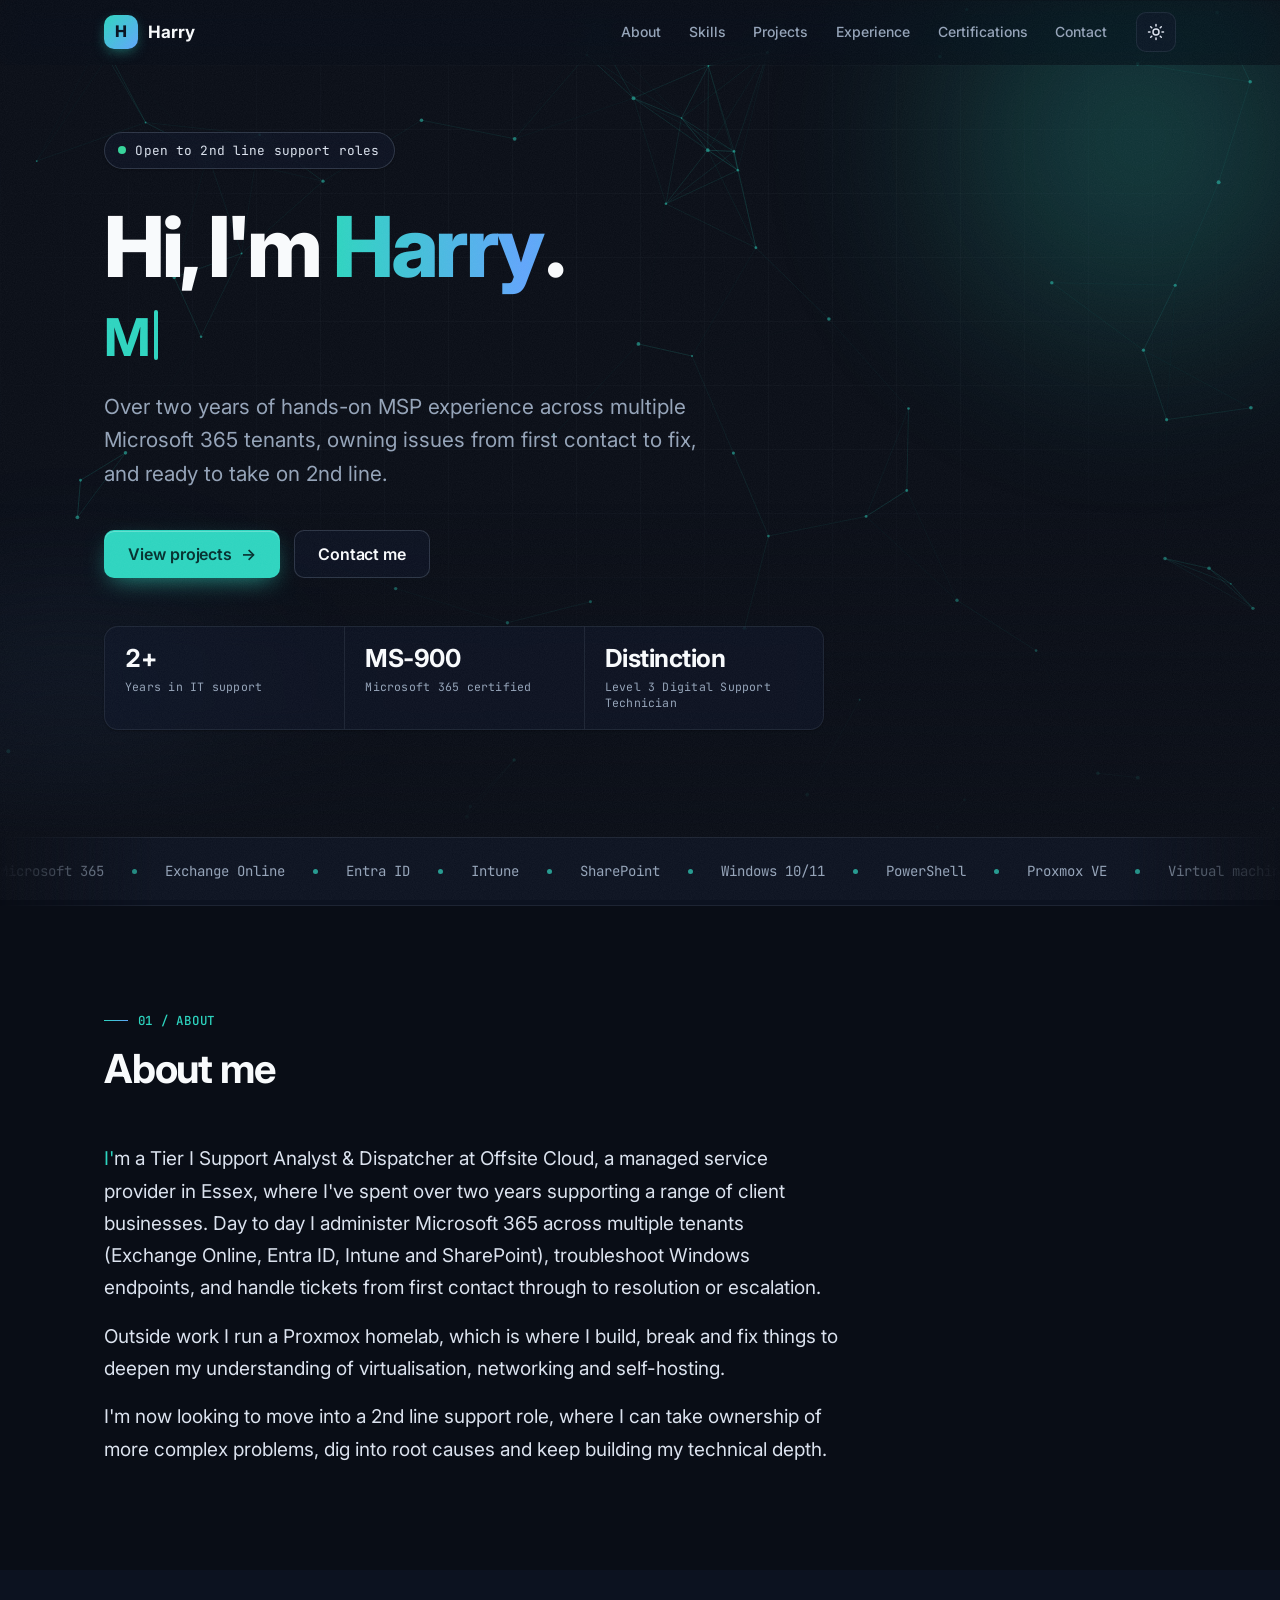
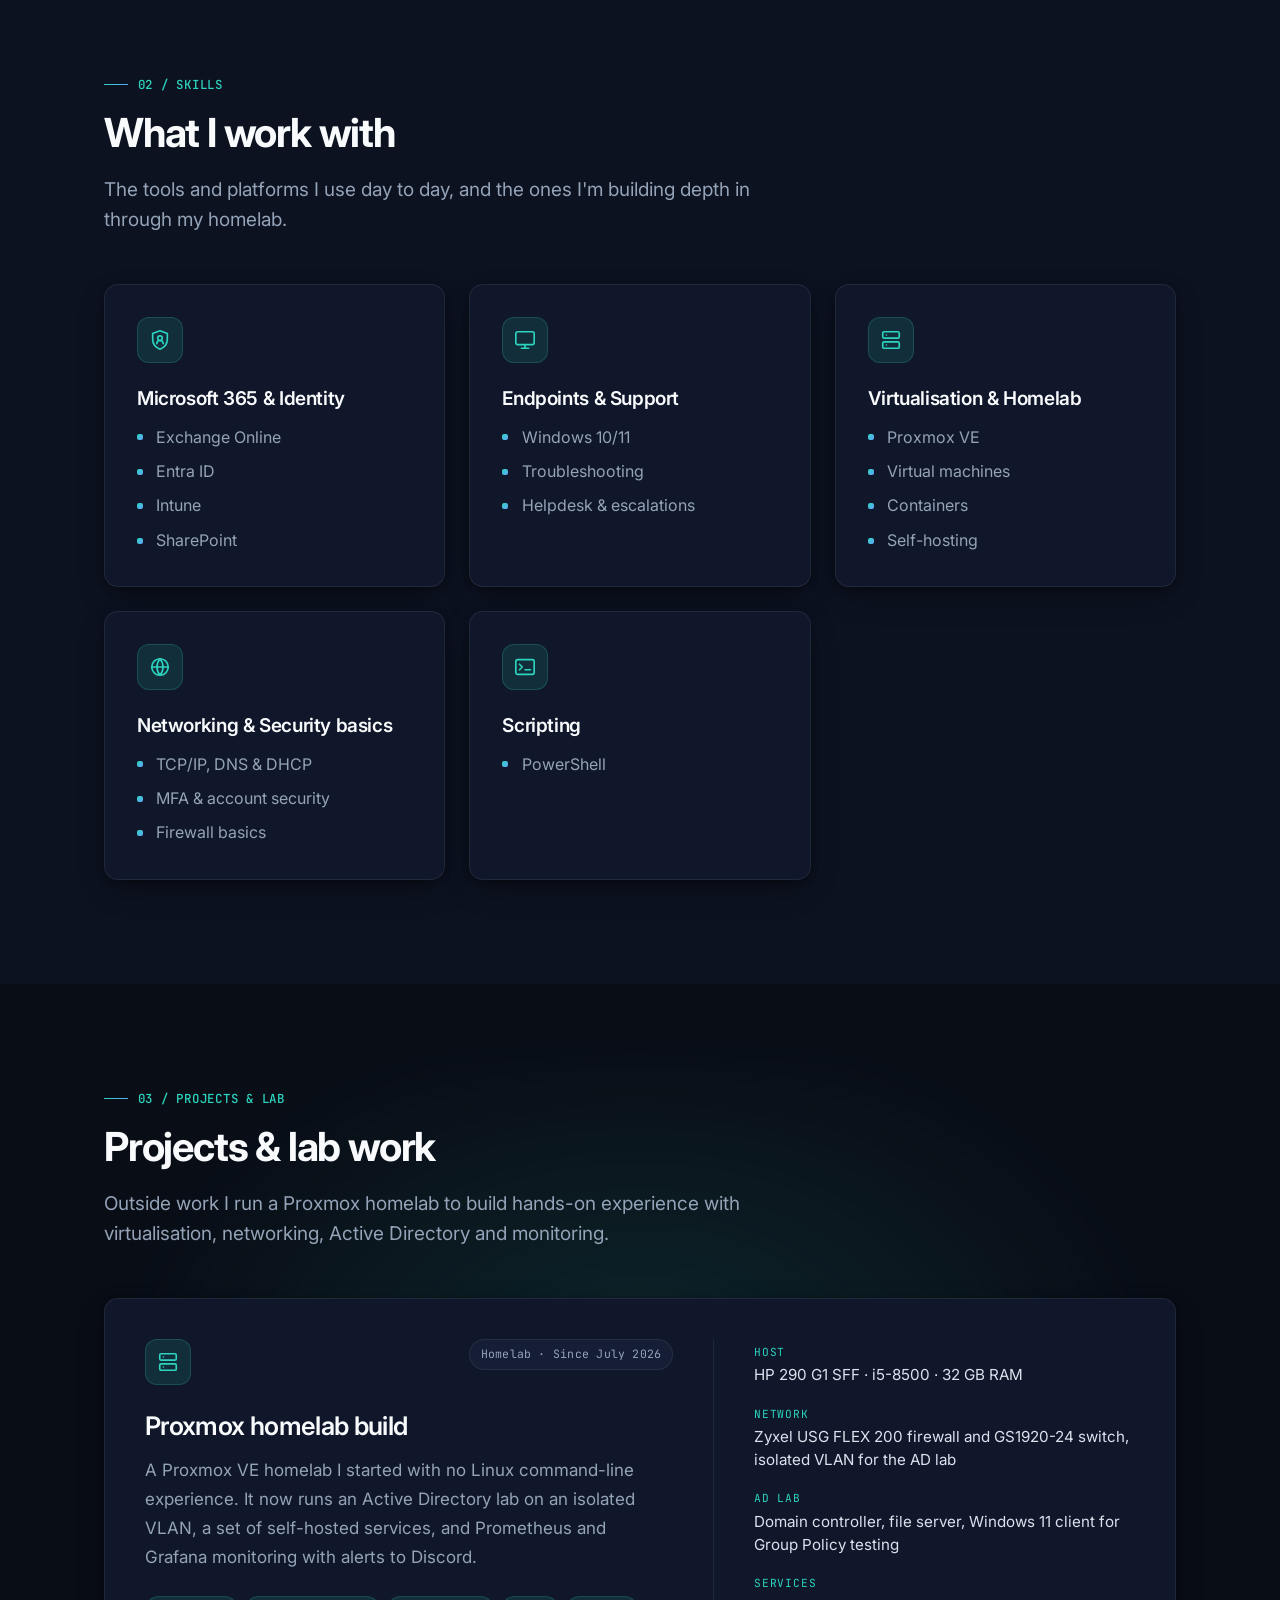
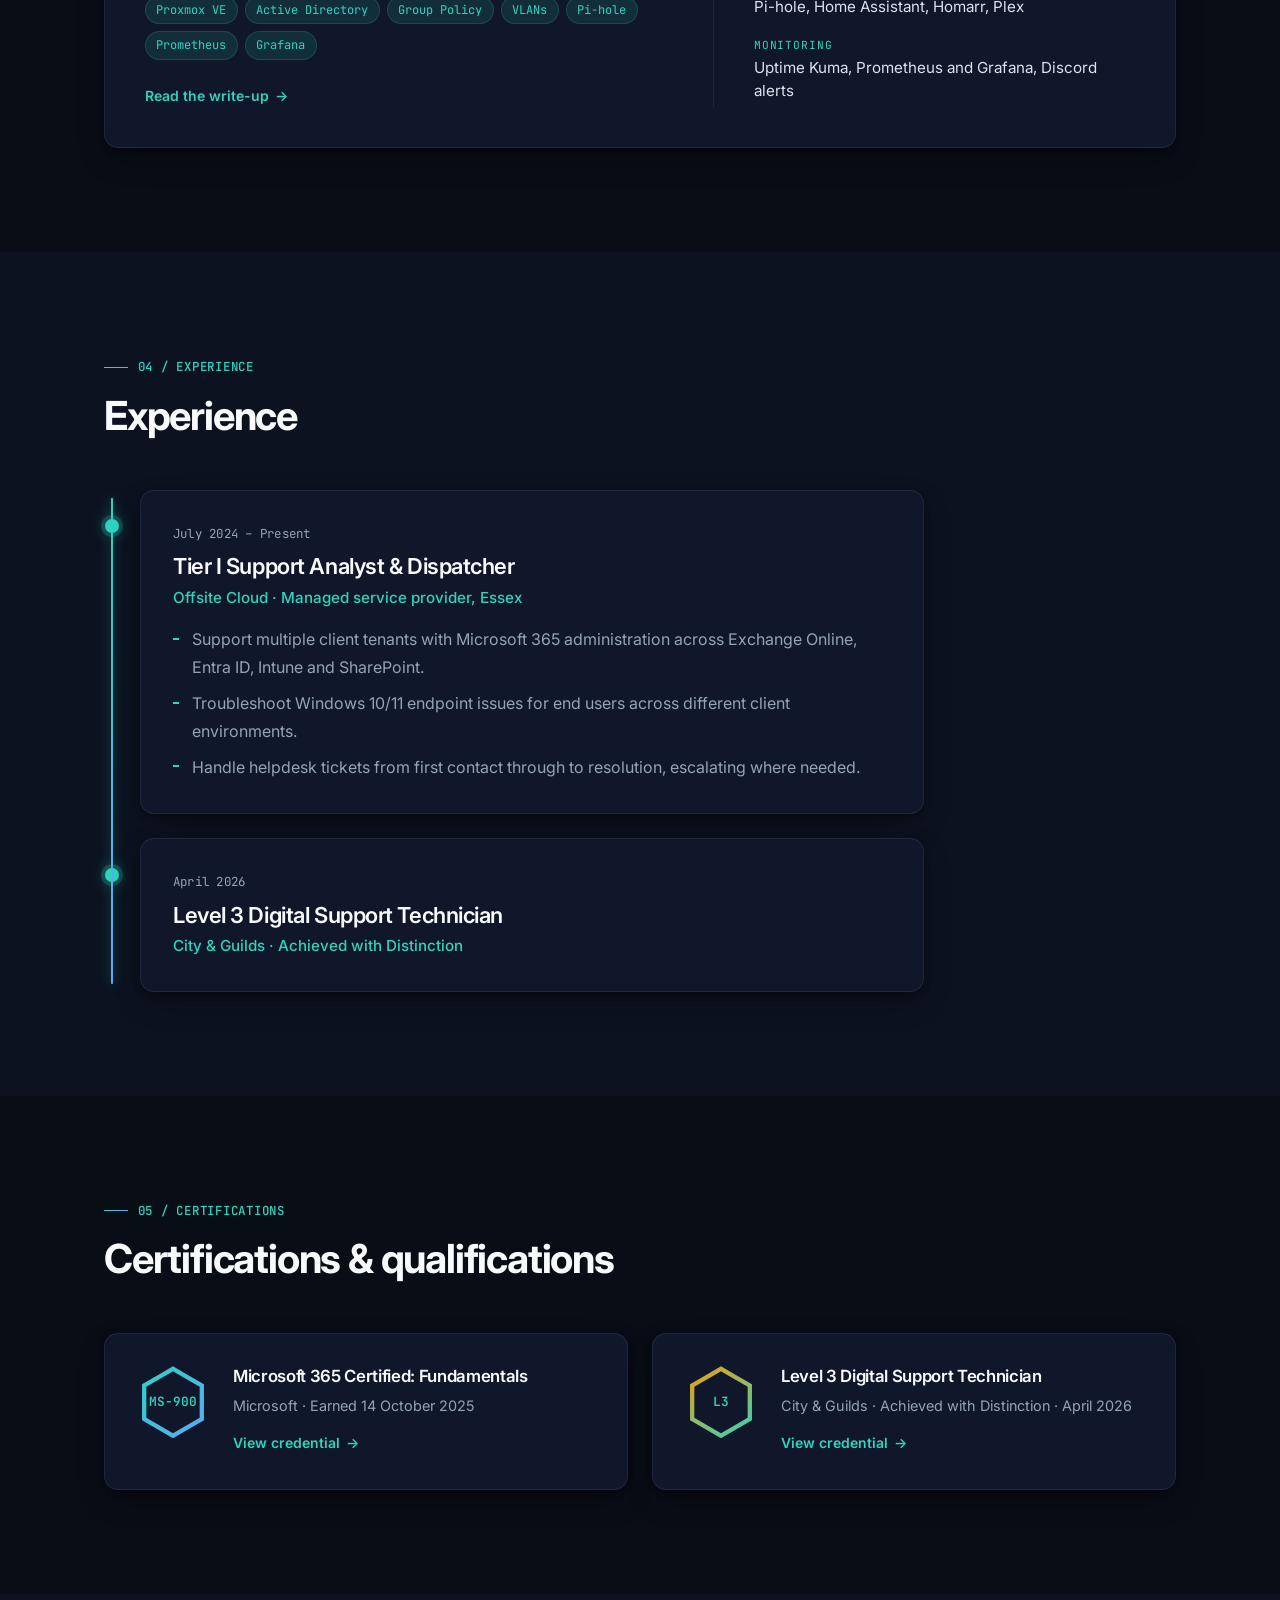
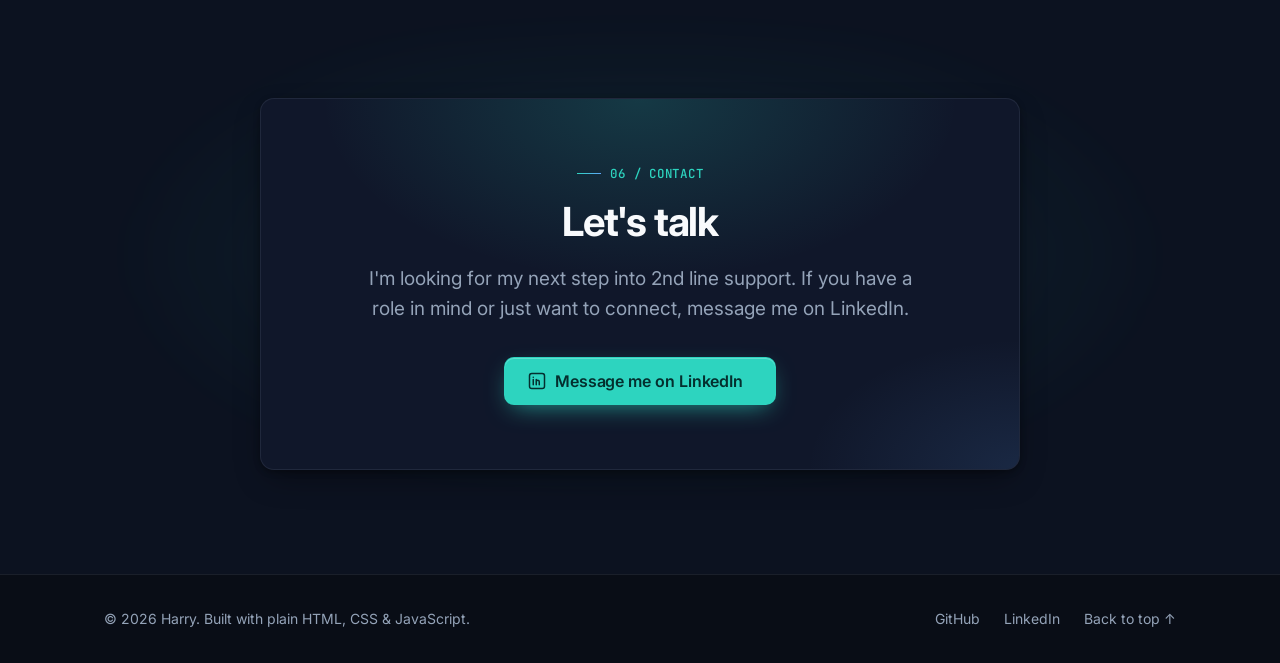
==== commit 319a08aa: "Redesign portfolio with premium dark dashboard style Design system: every colour, spacing, type, rad" ====
--- a/index.html
+++ b/index.html
@@ -6,22 +6,25 @@
 
   <!-- =========================================================
        SEO & SOCIAL META
-       EDIT: if you use a custom domain, replace every
-       "https://harrylyle07.github.io/Portfolio/" below with it.
+       The site lives at the root of harrylyle07.github.io.
+       EDIT: if you move to a custom domain, replace every
+       "https://harrylyle07.github.io/" below with it.
        ========================================================= -->
   <title>Harry | Tier I Support Analyst &amp; Dispatcher</title>
   <meta name="description" content="Harry – Tier I Support Analyst &amp; Dispatcher at Offsite Cloud, an Essex MSP, with over two years' hands-on experience in multi-tenant Microsoft 365, Intune, Entra ID and Windows support. Working towards 2nd line.">
   <meta name="author" content="Harry">
-  <meta name="theme-color" content="#0b1120">
-  <link rel="canonical" href="https://harrylyle07.github.io/Portfolio/">
+  <meta name="theme-color" content="#090d16">
+  <link rel="canonical" href="https://harrylyle07.github.io/">
 
   <!-- Open Graph (LinkedIn, Facebook, Slack, Teams, etc.) -->
   <meta property="og:type" content="website">
   <meta property="og:site_name" content="Harry – Tier I Support Analyst &amp; Dispatcher">
   <meta property="og:title" content="Harry | Tier I Support Analyst &amp; Dispatcher">
   <meta property="og:description" content="Over two years' MSP experience across multiple Microsoft 365 tenants, Windows endpoints and a Proxmox homelab. Ready for 2nd line.">
-  <meta property="og:url" content="https://harrylyle07.github.io/Portfolio/">
-  <meta property="og:image" content="https://harrylyle07.github.io/Portfolio/assets/og-image.png">
+  <meta property="og:url" content="https://harrylyle07.github.io/">
+  <meta property="og:image" content="https://harrylyle07.github.io/assets/og-image.png">
+  <meta property="og:image:secure_url" content="https://harrylyle07.github.io/assets/og-image.png">
+  <meta property="og:image:type" content="image/png">
   <meta property="og:image:width" content="1200">
   <meta property="og:image:height" content="630">
   <meta property="og:image:alt" content="Harry – Tier I Support Analyst &amp; Dispatcher portfolio">
@@ -31,17 +34,21 @@
   <meta name="twitter:card" content="summary_large_image">
   <meta name="twitter:title" content="Harry | Tier I Support Analyst &amp; Dispatcher">
   <meta name="twitter:description" content="Over two years' MSP experience across multiple Microsoft 365 tenants, Windows endpoints and a Proxmox homelab. Ready for 2nd line.">
-  <meta name="twitter:image" content="https://harrylyle07.github.io/Portfolio/assets/og-image.png">
-
-  <!-- Favicon -->
+  <meta name="twitter:image" content="https://harrylyle07.github.io/assets/og-image.png">
+  <meta name="twitter:image:alt" content="Harry – Tier I Support Analyst &amp; Dispatcher portfolio">
+
+  <!-- Favicons & app icons -->
+  <link rel="icon" href="/favicon.ico" sizes="32x32">
   <link rel="icon" href="assets/favicon.svg" type="image/svg+xml">
   <link rel="icon" href="assets/favicon-32.png" sizes="32x32" type="image/png">
+  <link rel="icon" href="assets/favicon-16.png" sizes="16x16" type="image/png">
   <link rel="apple-touch-icon" href="assets/apple-touch-icon.png">
+  <link rel="manifest" href="assets/site.webmanifest">
 
   <!-- Fonts -->
   <link rel="preconnect" href="https://fonts.googleapis.com">
   <link rel="preconnect" href="https://fonts.gstatic.com" crossorigin>
-  <link href="https://fonts.googleapis.com/css2?family=Inter:wght@400;500;600;700;800&family=JetBrains+Mono:wght@400;500&display=swap" rel="stylesheet">
+  <link href="https://fonts.googleapis.com/css2?family=Inter:wght@400;500;600;700;800&family=JetBrains+Mono:wght@400;500;600&display=swap" rel="stylesheet">
 
   <!-- Apply saved theme before paint to avoid a flash -->
   <script>
@@ -55,10 +62,29 @@
   </script>
 
   <link rel="stylesheet" href="css/styles.css">
+  <link rel="stylesheet" href="css/print.css" media="print">
   <script src="js/main.js" defer></script>
+
+  <!-- Structured data for search engines -->
+  <script type="application/ld+json">
+  {
+    "@context": "https://schema.org",
+    "@type": "Person",
+    "name": "Harry",
+    "jobTitle": "Tier I Support Analyst & Dispatcher",
+    "worksFor": { "@type": "Organization", "name": "Offsite Cloud" },
+    "url": "https://harrylyle07.github.io/",
+    "sameAs": [
+      "https://www.linkedin.com/in/harry-lyle-868854328/",
+      "https://github.com/harrylyle07"
+    ],
+    "knowsAbout": ["Microsoft 365", "Exchange Online", "Entra ID", "Intune", "SharePoint", "Windows 10/11", "PowerShell", "Proxmox VE"]
+  }
+  </script>
 </head>
 <body>
   <a class="skip-link" href="#main">Skip to content</a>
+  <div class="scroll-progress" aria-hidden="true"></div>
 
   <!-- =========================================================
        HEADER / NAVIGATION
@@ -100,7 +126,7 @@
     <section class="hero" id="hero" aria-labelledby="hero-title">
       <div class="hero-bg" aria-hidden="true">
         <div class="hero-grid"></div>
-        <!-- Animated network background (desktop only; drawn by js/main.js) -->
+        <!-- Animated network background (desktop + mouse only; drawn by js/main.js) -->
         <canvas class="hero-network"></canvas>
         <div class="hero-glow hero-glow-1"></div>
         <div class="hero-glow hero-glow-2"></div>
@@ -115,8 +141,8 @@
              sizer spans, which reserve space so the layout doesn't jump).
              The first phrase is what shows without JavaScript / with reduced motion. -->
         <h1 class="hero-title reveal" id="hero-title">
-          <span class="hero-hello">Hi, I'm Harry.</span>
-          <span class="typed-wrap accent-text">
+          <span class="hero-hello">Hi, I'm <span class="shimmer">Harry</span>.</span>
+          <span class="typed-wrap">
             <span class="visually-hidden">Tier I Support Analyst &amp; Dispatcher</span>
             <span class="typed-sizer" aria-hidden="true">
               <span>Tier I Support Analyst &amp; Dispatcher</span>
@@ -131,7 +157,7 @@
           owning issues from first contact to fix, and ready to take on 2nd line.
         </p>
         <div class="hero-actions reveal">
-          <a class="btn btn-primary" href="#projects">View projects</a>
+          <a class="btn btn-primary" href="#projects">View projects <span class="arrow" aria-hidden="true">&rarr;</span></a>
           <a class="btn btn-ghost" href="#contact">Contact me</a>
         </div>
         <!-- Stats row. Numbers inside data-count="…" count up on scroll. Only use real numbers. -->
@@ -295,7 +321,7 @@
          Each project card links to a write-up in /projects/.
          To add one: copy projects/_template.html, then copy a card below.
          ========================================================= -->
-    <section class="section" id="projects" aria-labelledby="projects-title">
+    <section class="section section-glow" id="projects" aria-labelledby="projects-title">
       <div class="container">
         <header class="section-head reveal">
           <p class="eyebrow">03 / Projects &amp; Lab</p>
@@ -343,7 +369,9 @@
           <h2 class="section-title" id="experience-title">Experience</h2>
         </header>
 
+        <!-- The line "draws" itself as you scroll (js/main.js sets --draw on the list) -->
         <ol class="timeline">
+
           <!-- Timeline entry: current role -->
           <li class="timeline-item reveal">
             <span class="timeline-dot" aria-hidden="true"></span>
@@ -377,6 +405,7 @@
          6. CERTIFICATIONS & QUALIFICATIONS
          To use a real badge image later, replace the
          <div class="cert-badge">…</div> with an <img> (include alt text).
+         data-print-url is what prints under each card (see css/print.css).
          ========================================================= -->
     <section class="section" id="certifications" aria-labelledby="certs-title">
       <div class="container">
@@ -389,7 +418,7 @@
           <!-- Cert: MS-900. The whole card links to the Microsoft Learn credential. -->
           <article class="card cert-card cert-card-linked reveal">
             <div class="cert-badge" aria-hidden="true"><span>MS-900</span></div>
-            <div class="cert-body">
+            <div class="cert-body" data-print-url="learn.microsoft.com/api/credentials/share/en-us/HarryLyle07/47EF6E8900F0A8FF">
               <h3><a class="card-link" href="https://learn.microsoft.com/api/credentials/share/en-us/HarryLyle07/47EF6E8900F0A8FF?sharingId=82D4ED4172030532" target="_blank" rel="noopener noreferrer">Microsoft 365 Certified: Fundamentals<span class="visually-hidden"> (view credential on Microsoft Learn, opens in a new tab)</span></a></h3>
               <p class="cert-issuer">Microsoft · Earned <time datetime="2025-10-14">14 October 2025</time></p>
               <span class="read-more" aria-hidden="true">View credential <span class="arrow">&rarr;</span></span>
@@ -399,7 +428,7 @@
           <!-- Qualification: Level 3. The whole card links to the City & Guilds digital credential. -->
           <article class="card cert-card cert-card-linked reveal">
             <div class="cert-badge cert-badge-alt" aria-hidden="true"><span>L3</span></div>
-            <div class="cert-body">
+            <div class="cert-body" data-print-url="digitalcredentials.cityandguilds.com/b5383aba-2abe-4e74-896e-ac8e33bf4072">
               <h3><a class="card-link" href="https://digitalcredentials.cityandguilds.com/b5383aba-2abe-4e74-896e-ac8e33bf4072#acc.02UgBwmb" target="_blank" rel="noopener noreferrer">Level 3 Digital Support Technician<span class="visually-hidden"> (view credential on City &amp; Guilds, opens in a new tab)</span></a></h3>
               <p class="cert-issuer">City &amp; Guilds · Achieved with Distinction · <time datetime="2026-04">April 2026</time></p>
               <span class="read-more" aria-hidden="true">View credential <span class="arrow">&rarr;</span></span>
@@ -413,9 +442,10 @@
          7. CONTACT
          Contact is via LinkedIn only (no email, phone or form).
          ========================================================= -->
-    <section class="section section-alt" id="contact" aria-labelledby="contact-title">
+    <section class="section section-alt section-glow" id="contact" aria-labelledby="contact-title">
       <div class="container">
         <div class="contact-card card reveal">
+          <div class="contact-glow" aria-hidden="true"></div>
           <p class="eyebrow">06 / Contact</p>
           <h2 class="section-title" id="contact-title">Let's talk</h2>
           <p class="section-intro">I'm looking for my next step into 2nd line support. If you have a role in mind or just want to connect, message me on LinkedIn.</p>
@@ -443,5 +473,9 @@
       </ul>
     </div>
   </footer>
+
+  <button class="back-to-top" type="button" aria-label="Back to top">
+    <svg viewBox="0 0 24 24" aria-hidden="true"><path d="M12 19V5M5 12l7-7 7 7"/></svg>
+  </button>
 </body>
 </html>
--- a/css/styles.css
+++ b/css/styles.css
@@ -1,121 +1,218 @@
 /* ==========================================================================
    Harry – Portfolio styles
    --------------------------------------------------------------------------
-   1. Theme tokens (colours live here – change the accent in one place)
-   2. Base / reset
-   3. Layout helpers
-   4. Header & navigation
-   5. Buttons, tags, links
-   6. Hero
-   7. Sections & cards
-   8. About / Skills / Projects / Timeline / Certs / Contact
-   9. Footer
-   10. Project write-up pages
-   11. Scroll-reveal animation & reduced motion
-   12. Responsive
+   1.  Design tokens (colours per theme, then spacing / type / radii / shadows)
+   2.  Base, reset, focus, texture
+   3.  Layout helpers
+   4.  Scroll progress bar, header & navigation
+   5.  Buttons, tags, links
+   6.  Hero (grid, glows, network canvas, shimmer, typing, stats)
+   7.  Technology marquee
+   8.  Sections & cards (glow border, tilt)
+   9.  About / Skills / Projects / Timeline / Certs / Contact
+   10. Footer & back-to-top
+   11. Project write-up pages (article, build log, architecture diagram)
+   12. 404 page
+   13. Theme transition, scroll reveal & reduced motion
+   14. Responsive
+   Print styles live in css/print.css.
    ========================================================================== */
 
-/* 1. Theme tokens ---------------------------------------------------------- */
+/* 1. Design tokens ---------------------------------------------------------- */
 :root,
 :root[data-theme="dark"] {
-  --bg: #0b1120;
-  --bg-alt: #0e1528;
-  --surface: #111a2e;
-  --surface-hover: #142039;
-  --border: rgba(148, 163, 184, 0.14);
-  --border-strong: rgba(148, 163, 184, 0.28);
-  --text: #e2e8f0;
+  /* Surfaces */
+  --bg: #090d16;
+  --bg-alt: #0c1220;
+  --surface: #10172a;
+  --surface-2: #151e35;
+  --surface-glass: rgba(16, 23, 42, 0.55);
+  --header-bg: rgba(9, 13, 22, 0.62);
+  --border: rgba(148, 163, 184, 0.12);
+  --border-strong: rgba(148, 163, 184, 0.24);
+
+  /* Text */
+  --text: #dbe2ee;
   --text-strong: #f8fafc;
   --text-muted: #94a3b8;
+
+  /* Accent: one colour, plus a secondary stop for the gradient */
   --accent: #2dd4bf;
   --accent-hover: #5eead4;
+  --accent-rgb: 45, 212, 191;
+  --accent-2: #60a5fa;
+  --accent-2-rgb: 96, 165, 250;
   --accent-soft: rgba(45, 212, 191, 0.12);
   --accent-contrast: #042f2e;
+  --gradient-accent: linear-gradient(135deg, var(--accent) 0%, var(--accent-2) 100%);
+  --gradient-text: linear-gradient(90deg, var(--accent) 0%, var(--accent-2) 45%, var(--accent) 100%);
+
+  /* Status / placeholder */
+  --ok: #34d399;
   --placeholder: #fbbf24;
   --placeholder-soft: rgba(251, 191, 36, 0.12);
-  --shadow: 0 1px 2px rgba(0, 0, 0, 0.3), 0 8px 24px rgba(0, 0, 0, 0.25);
-  --shadow-hover: 0 2px 4px rgba(0, 0, 0, 0.35), 0 16px 40px rgba(0, 0, 0, 0.35);
-  --header-bg: rgba(11, 17, 32, 0.72);
+
+  /* Shadows & glows */
+  --shadow-sm: 0 1px 2px rgba(0, 0, 0, 0.35);
+  --shadow-md: 0 2px 6px rgba(0, 0, 0, 0.3), 0 12px 32px -8px rgba(0, 0, 0, 0.45);
+  --shadow-lg: 0 4px 10px rgba(0, 0, 0, 0.35), 0 24px 60px -12px rgba(0, 0, 0, 0.6);
+  --glow-accent: 0 0 0 1px rgba(var(--accent-rgb), 0.3), 0 8px 40px -8px rgba(var(--accent-rgb), 0.45);
+
+  /* Textures */
   --grid-line: rgba(148, 163, 184, 0.07);
-  --network-rgb: 45, 212, 191; /* hero network dots/lines (r, g, b) */
+  --noise-opacity: 0.045;
+  --network-rgb: var(--accent-rgb);
+  --glow-opacity: 0.32;
   color-scheme: dark;
 }
 
 :root[data-theme="light"] {
-  --bg: #f8fafc;
-  --bg-alt: #f1f5f9;
+  --bg: #f6f8fb;
+  --bg-alt: #eef2f7;
   --surface: #ffffff;
-  --surface-hover: #ffffff;
-  --border: #e2e8f0;
-  --border-strong: #cbd5e1;
+  --surface-2: #f3f6fa;
+  --surface-glass: rgba(255, 255, 255, 0.6);
+  --header-bg: rgba(246, 248, 251, 0.7);
+  --border: #e1e7ef;
+  --border-strong: #c9d3e0;
+
   --text: #1e293b;
-  --text-strong: #0f172a;
-  --text-muted: #475569;
+  --text-strong: #0b1220;
+  --text-muted: #4b5a70;
+
   --accent: #0f766e;
-  --accent-hover: #115e59;
+  --accent-hover: #0b5f59;
+  --accent-rgb: 15, 118, 110;
+  --accent-2: #2563eb;
+  --accent-2-rgb: 37, 99, 235;
   --accent-soft: rgba(15, 118, 110, 0.09);
   --accent-contrast: #ffffff;
+
+  --ok: #059669;
   --placeholder: #92400e;
   --placeholder-soft: rgba(217, 119, 6, 0.12);
-  --shadow: 0 1px 2px rgba(15, 23, 42, 0.05), 0 6px 18px rgba(15, 23, 42, 0.06);
-  --shadow-hover: 0 2px 4px rgba(15, 23, 42, 0.06), 0 14px 32px rgba(15, 23, 42, 0.1);
-  --header-bg: rgba(248, 250, 252, 0.8);
+
+  --shadow-sm: 0 1px 2px rgba(15, 23, 42, 0.05);
+  --shadow-md: 0 1px 3px rgba(15, 23, 42, 0.06), 0 10px 28px -8px rgba(15, 23, 42, 0.12);
+  --shadow-lg: 0 2px 6px rgba(15, 23, 42, 0.06), 0 24px 56px -12px rgba(15, 23, 42, 0.18);
+  --glow-accent: 0 0 0 1px rgba(var(--accent-rgb), 0.25), 0 8px 32px -8px rgba(var(--accent-rgb), 0.3);
+
   --grid-line: rgba(15, 23, 42, 0.06);
-  --network-rgb: 13, 148, 136;
+  --noise-opacity: 0.03;
+  --glow-opacity: 0.16;
   color-scheme: light;
 }
 
 :root {
+  /* Type */
   --font-sans: "Inter", system-ui, -apple-system, "Segoe UI", Roboto, sans-serif;
-  --font-mono: "JetBrains Mono", ui-monospace, "Cascadia Code", Consolas, monospace;
-  --radius: 14px;
-  --radius-sm: 8px;
+  --font-mono: "JetBrains Mono", ui-monospace, "Cascadia Code", "SF Mono", Consolas, monospace;
+  --fs-xs: 0.75rem;
+  --fs-sm: 0.875rem;
+  --fs-base: 1rem;
+  --fs-md: 1.0625rem;
+  --fs-lg: 1.1875rem;
+  --fs-xl: 1.375rem;
+  --fs-2xl: clamp(1.75rem, 1.3rem + 1.8vw, 2.5rem);
+  --fs-hero: clamp(2.75rem, 1.5rem + 5.4vw, 5.25rem);
+  --lh-tight: 1.1;
+  --lh-snug: 1.3;
+  --lh-body: 1.7;
+  --tracking-tight: -0.03em;
+  --tracking-mono: 0.06em;
+
+  /* Spacing scale */
+  --sp-1: 0.25rem;
+  --sp-2: 0.5rem;
+  --sp-3: 0.75rem;
+  --sp-4: 1rem;
+  --sp-5: 1.5rem;
+  --sp-6: 2rem;
+  --sp-7: 2.5rem;
+  --sp-8: 3rem;
+  --sp-9: 4rem;
+  --sp-10: 5rem;
+  --sp-11: 6.5rem;
+  --sp-12: 8rem;
+
+  /* Radii */
+  --r-xs: 6px;
+  --r-sm: 10px;
+  --r-md: 14px;
+  --r-lg: 20px;
+  --r-xl: 28px;
+  --r-full: 999px;
+
+  /* Layout & motion */
   --container: 1120px;
-  --header-h: 72px;
+  --measure: 42rem;
+  --header-h: 64px;
   --ease: cubic-bezier(0.22, 1, 0.36, 1);
-}
-
-/* 2. Base / reset ---------------------------------------------------------- */
+  --ease-io: cubic-bezier(0.4, 0, 0.2, 1);
+  --dur-fast: 0.18s;
+  --dur: 0.3s;
+  --dur-slow: 0.8s;
+}
+
+/* 2. Base ------------------------------------------------------------------- */
 *,
 *::before,
 *::after { box-sizing: border-box; }
 
 html {
   scroll-behavior: smooth;
-  scroll-padding-top: calc(var(--header-h) + 8px);
+  scroll-padding-top: calc(var(--header-h) + 12px);
   -webkit-text-size-adjust: 100%;
 }
 
 body {
   margin: 0;
   font-family: var(--font-sans);
-  font-size: 1.0625rem;
-  line-height: 1.7;
+  font-size: var(--fs-md);
+  line-height: var(--lh-body);
   color: var(--text);
   background: var(--bg);
   -webkit-font-smoothing: antialiased;
   text-rendering: optimizeLegibility;
-  transition: background-color 0.3s ease, color 0.3s ease;
-}
+  transition: background-color var(--dur) ease, color var(--dur) ease;
+  overflow-x: clip;
+}
+
+/* Film-grain texture over the whole page. Tiny SVG tile, so it costs almost nothing. */
+body::before {
+  content: "";
+  position: fixed;
+  inset: 0;
+  z-index: 9000;
+  pointer-events: none;
+  opacity: var(--noise-opacity);
+  background-image: url("data:image/svg+xml,%3Csvg xmlns='http://www.w3.org/2000/svg' width='180' height='180'%3E%3Cfilter id='n'%3E%3CfeTurbulence type='fractalNoise' baseFrequency='0.9' numOctaves='3' stitchTiles='stitch'/%3E%3CfeColorMatrix values='0 0 0 0 1 0 0 0 0 1 0 0 0 0 1 0 0 0 1 0'/%3E%3C/filter%3E%3Crect width='100%25' height='100%25' filter='url(%23n)'/%3E%3C/svg%3E");
+  background-size: 180px 180px;
+}
+:root[data-theme="light"] body::before { mix-blend-mode: multiply; }
 
 h1, h2, h3, h4 {
   margin: 0;
   color: var(--text-strong);
-  line-height: 1.2;
+  line-height: var(--lh-snug);
   letter-spacing: -0.02em;
+  text-wrap: balance;
 }
 
 p { margin: 0 0 1rem; }
 p:last-child { margin-bottom: 0; }
 
-a { color: var(--accent); text-decoration: none; }
+a {
+  color: var(--accent);
+  text-decoration: none;
+  transition: color var(--dur-fast) ease;
+}
 a:hover { color: var(--accent-hover); }
 
 ul, ol { margin: 0; padding: 0; }
-
 svg { display: block; }
-
 img { max-width: 100%; height: auto; display: block; }
+button { font: inherit; }
 
 :focus-visible {
   outline: 2px solid var(--accent);
@@ -138,11 +235,11 @@
 .skip-link {
   position: absolute;
   left: 1rem; top: -100px;
-  z-index: 200;
+  z-index: 9500;
   padding: 0.6rem 1rem;
   background: var(--accent);
   color: var(--accent-contrast);
-  border-radius: var(--radius-sm);
+  border-radius: var(--r-sm);
   font-weight: 600;
 }
 .skip-link:focus { top: 1rem; color: var(--accent-contrast); }
@@ -156,49 +253,84 @@
   font-style: normal;
 }
 
-/* 3. Layout helpers -------------------------------------------------------- */
+/* 3. Layout helpers --------------------------------------------------------- */
 .container {
   width: 100%;
   max-width: var(--container);
   margin-inline: auto;
-  padding-inline: 1.5rem;
+  padding-inline: var(--sp-5);
 }
 
 .accent-text { color: var(--accent); }
 .nowrap { white-space: nowrap; }
-
-/* 4. Header & navigation --------------------------------------------------- */
+.mono { font-family: var(--font-mono); }
+
+/* Soft glow behind key sections */
+.section-glow { position: relative; }
+.section-glow::before {
+  content: "";
+  position: absolute;
+  inset: 10% 0 auto;
+  height: 70%;
+  background: radial-gradient(ellipse min(900px, 110vw) 100% at 50% 50%, rgba(var(--accent-rgb), 0.14), transparent 60%);
+  filter: blur(40px);
+  opacity: 0.9;
+  pointer-events: none;
+}
+.section-glow > .container { position: relative; }
+
+/* 4. Scroll progress, header & navigation ---------------------------------- */
+.scroll-progress {
+  position: fixed;
+  top: 0; left: 0;
+  z-index: 950;
+  width: 100%;
+  height: 3px;
+  background: var(--gradient-accent);
+  transform-origin: 0 50%;
+  transform: scaleX(0);
+  pointer-events: none;
+  box-shadow: 0 0 12px rgba(var(--accent-rgb), 0.5);
+}
+
 .site-header {
   position: sticky;
   top: 0;
-  z-index: 100;
-  background: transparent;
+  z-index: 900;
+  background: var(--header-bg);
+  -webkit-backdrop-filter: saturate(170%) blur(16px);
+  backdrop-filter: saturate(170%) blur(16px);
   border-bottom: 1px solid transparent;
-  transition: background-color 0.3s ease, border-color 0.3s ease, box-shadow 0.3s ease;
-}
-
+  transition: border-color var(--dur) ease, background-color var(--dur) ease, box-shadow var(--dur) ease;
+}
 .site-header.is-scrolled {
-  background: var(--header-bg);
   border-bottom-color: var(--border);
-  -webkit-backdrop-filter: saturate(160%) blur(12px);
-  backdrop-filter: saturate(160%) blur(12px);
-}
+  box-shadow: 0 10px 30px -18px rgba(0, 0, 0, 0.5);
+}
+.site-header::after { /* hairline highlight along the top edge of the glass */
+  content: "";
+  position: absolute;
+  inset: 0 0 auto;
+  height: 1px;
+  background: linear-gradient(90deg, transparent, rgba(var(--accent-rgb), 0.35), transparent);
+  opacity: 0;
+  transition: opacity var(--dur) ease;
+}
+.site-header.is-scrolled::after { opacity: 1; }
 
 .header-inner {
   display: flex;
   align-items: center;
-  gap: 1rem;
+  gap: var(--sp-4);
   height: var(--header-h);
-  transition: height 0.3s var(--ease);
-}
-
-.site-header.is-scrolled .header-inner { height: 58px; }
+}
 
 .brand {
   display: inline-flex;
   align-items: center;
   gap: 0.65rem;
   font-weight: 700;
+  letter-spacing: -0.01em;
   color: var(--text-strong);
   margin-right: auto;
 }
@@ -208,49 +340,67 @@
   display: grid;
   place-items: center;
   width: 34px; height: 34px;
-  border-radius: 9px;
-  border: 2px solid var(--accent);
-  color: var(--accent);
+  border-radius: 10px;
+  background: var(--gradient-accent);
+  color: #06111f;
   font-weight: 800;
   font-size: 1rem;
-  transition: transform 0.3s var(--ease), width 0.3s var(--ease), height 0.3s var(--ease);
-}
-.brand:hover .brand-mark { transform: rotate(-6deg); }
-.site-header.is-scrolled .brand-mark { width: 30px; height: 30px; }
+  box-shadow: 0 4px 14px -4px rgba(var(--accent-rgb), 0.6);
+  transition: transform var(--dur) var(--ease), box-shadow var(--dur) ease;
+}
+.brand:hover .brand-mark { transform: rotate(-6deg) scale(1.04); box-shadow: 0 6px 20px -4px rgba(var(--accent-rgb), 0.8); }
 
 .nav-menu {
   display: flex;
-  gap: 0.25rem;
+  gap: 0.125rem;
   list-style: none;
 }
 
 .nav-menu a {
+  position: relative;
   display: block;
   padding: 0.45rem 0.8rem;
-  border-radius: var(--radius-sm);
-  color: var(--text-muted);
-  font-size: 0.925rem;
+  border-radius: var(--r-xs);
+  color: var(--text-muted);
+  font-size: var(--fs-sm);
   font-weight: 500;
-  transition: color 0.2s ease, background-color 0.2s ease;
+  transition: color var(--dur-fast) ease, background-color var(--dur-fast) ease;
+}
+.nav-menu a::after {
+  content: "";
+  position: absolute;
+  left: 0.8rem; right: 0.8rem; bottom: 0.2rem;
+  height: 2px;
+  border-radius: 2px;
+  background: var(--gradient-accent);
+  transform: scaleX(0);
+  transform-origin: 0 50%;
+  transition: transform var(--dur) var(--ease);
 }
 .nav-menu a:hover { color: var(--text-strong); background: var(--accent-soft); }
-.nav-menu a.is-active { color: var(--accent); }
+.nav-menu a.is-active { color: var(--text-strong); }
+.nav-menu a.is-active::after { transform: scaleX(1); }
 
 .theme-toggle,
-.nav-toggle {
+.nav-toggle,
+.icon-btn {
   display: inline-grid;
   place-items: center;
   width: 40px; height: 40px;
   padding: 0;
   border: 1px solid var(--border);
-  border-radius: var(--radius-sm);
-  background: var(--surface);
+  border-radius: var(--r-sm);
+  background: var(--surface-glass);
   color: var(--text);
   cursor: pointer;
-  transition: border-color 0.2s ease, color 0.2s ease, background-color 0.2s ease;
+  transition: border-color var(--dur-fast) ease, color var(--dur-fast) ease, background-color var(--dur-fast) ease, transform var(--dur-fast) var(--ease), box-shadow var(--dur-fast) ease;
 }
 .theme-toggle:hover,
-.nav-toggle:hover { border-color: var(--accent); color: var(--accent); }
+.nav-toggle:hover,
+.icon-btn:hover { border-color: rgba(var(--accent-rgb), 0.6); color: var(--accent); box-shadow: 0 0 0 4px var(--accent-soft); }
+.theme-toggle:active,
+.nav-toggle:active,
+.icon-btn:active { transform: scale(0.94); }
 
 /* Hamburger only appears on small screens (see Responsive) */
 .nav-toggle { display: none; }
@@ -262,10 +412,14 @@
   stroke-width: 2;
   stroke-linecap: round;
   stroke-linejoin: round;
-}
-/* Show the icon for the mode you'll switch TO */
+  grid-area: 1 / 1;
+  transition: transform 0.5s var(--ease), opacity var(--dur) ease;
+}
+/* Both icons share a cell; the one for the mode you'd switch TO rotates in */
 :root[data-theme="dark"] .icon-moon,
-:root[data-theme="light"] .icon-sun { display: none; }
+:root[data-theme="light"] .icon-sun { opacity: 0; transform: rotate(-90deg) scale(0.5); pointer-events: none; }
+:root[data-theme="dark"] .icon-sun,
+:root[data-theme="light"] .icon-moon { opacity: 1; transform: rotate(0) scale(1); }
 
 .nav-toggle-bar,
 .nav-toggle-bar::before,
@@ -274,32 +428,36 @@
   width: 18px; height: 2px;
   background: currentColor;
   border-radius: 2px;
-  transition: transform 0.3s var(--ease), opacity 0.2s ease;
+  transition: transform var(--dur) var(--ease), opacity var(--dur-fast) ease;
 }
 .nav-toggle-bar { position: relative; }
 .nav-toggle-bar::before,
 .nav-toggle-bar::after { content: ""; position: absolute; left: 0; }
 .nav-toggle-bar::before { top: -6px; }
 .nav-toggle-bar::after { top: 6px; }
-
 .nav-toggle[aria-expanded="true"] .nav-toggle-bar { background: transparent; }
 .nav-toggle[aria-expanded="true"] .nav-toggle-bar::before { transform: translateY(6px) rotate(45deg); }
 .nav-toggle[aria-expanded="true"] .nav-toggle-bar::after { transform: translateY(-6px) rotate(-45deg); }
 
-/* 5. Buttons, tags, links -------------------------------------------------- */
+/* 5. Buttons, tags, links --------------------------------------------------- */
 .btn {
+  position: relative;
   display: inline-flex;
   align-items: center;
   justify-content: center;
   gap: 0.55rem;
   min-height: 48px;
-  padding: 0.75rem 1.4rem;
-  border-radius: 10px;
+  padding: 0.75rem 1.45rem;
+  border-radius: var(--r-sm);
   border: 1px solid transparent;
   font-weight: 600;
-  font-size: 0.975rem;
+  font-size: var(--fs-base);
   line-height: 1;
-  transition: transform 0.2s var(--ease), background-color 0.2s ease, border-color 0.2s ease, color 0.2s ease, box-shadow 0.2s ease;
+  letter-spacing: -0.005em;
+  overflow: hidden;
+  isolation: isolate;
+  cursor: pointer;
+  transition: transform var(--dur-fast) var(--ease), background-color var(--dur-fast) ease, border-color var(--dur-fast) ease, color var(--dur-fast) ease, box-shadow var(--dur) ease;
 }
 .btn svg {
   width: 18px; height: 18px;
@@ -307,45 +465,67 @@
   stroke-linecap: round; stroke-linejoin: round;
 }
 .btn:hover { transform: translateY(-2px); }
+.btn:active { transform: translateY(0) scale(0.97); transition-duration: 0.08s; }
 
 .btn-primary {
   background: var(--accent);
   color: var(--accent-contrast);
-  box-shadow: 0 6px 20px -6px var(--accent);
-}
-.btn-primary:hover { background: var(--accent-hover); color: var(--accent-contrast); }
+  box-shadow: 0 8px 24px -8px rgba(var(--accent-rgb), 0.7), inset 0 1px 0 rgba(255, 255, 255, 0.25);
+}
+.btn-primary:hover { background: var(--accent-hover); color: var(--accent-contrast); box-shadow: 0 12px 32px -8px rgba(var(--accent-rgb), 0.85), inset 0 1px 0 rgba(255, 255, 255, 0.25); }
+/* Light sweep on hover */
+.btn-primary::before {
+  content: "";
+  position: absolute;
+  inset: 0;
+  z-index: -1;
+  background: linear-gradient(110deg, transparent 30%, rgba(255, 255, 255, 0.35) 50%, transparent 70%);
+  transform: translateX(-110%);
+  transition: transform 0.7s var(--ease);
+}
+.btn-primary:hover::before { transform: translateX(110%); }
 
 .btn-ghost {
   border-color: var(--border-strong);
   color: var(--text-strong);
-  background: transparent;
-}
-.btn-ghost:hover { border-color: var(--accent); color: var(--accent); background: var(--accent-soft); }
-
-.tags,
-.hero-tags {
+  background: var(--surface-glass);
+}
+.btn-ghost:hover { border-color: rgba(var(--accent-rgb), 0.6); color: var(--accent); background: var(--accent-soft); box-shadow: 0 0 0 4px var(--accent-soft); }
+
+.btn .arrow { display: inline-block; transition: transform var(--dur) var(--ease); }
+.btn:hover .arrow { transform: translateX(3px); }
+
+.tags {
   display: flex;
   flex-wrap: wrap;
   gap: 0.45rem;
   list-style: none;
 }
-.tags li,
-.hero-tags li {
+.tags li {
   font-family: var(--font-mono);
-  font-size: 0.75rem;
+  font-size: var(--fs-xs);
   padding: 0.3rem 0.65rem;
-  border-radius: 999px;
+  border-radius: var(--r-full);
   background: var(--accent-soft);
   color: var(--accent);
+  border: 1px solid rgba(var(--accent-rgb), 0.18);
   line-height: 1.4;
-}
+  transition: border-color var(--dur-fast) ease, background-color var(--dur-fast) ease;
+}
+.tags li:hover { border-color: rgba(var(--accent-rgb), 0.5); }
 
 .text-link {
   font-weight: 600;
-  font-size: 0.925rem;
-}
-
-/* 6. Hero ------------------------------------------------------------------ */
+  font-size: var(--fs-sm);
+  background-image: linear-gradient(currentColor, currentColor);
+  background-size: 0% 1px;
+  background-repeat: no-repeat;
+  background-position: 0 100%;
+  transition: background-size var(--dur) var(--ease), color var(--dur-fast) ease;
+}
+.text-link:hover { background-size: 100% 1px; }
+
+/* 6. Hero ------------------------------------------------------------------- */
 .hero {
   position: relative;
   overflow: hidden;
@@ -353,14 +533,11 @@
   min-height: calc(100svh - var(--header-h));
   display: flex;
   align-items: center;
-  padding: 4rem 0 6rem;
   margin-top: calc(var(--header-h) * -1);
-  padding-top: calc(var(--header-h) + 4rem);
+  padding: calc(var(--header-h) + var(--sp-9)) 0 var(--sp-11);
 }
 
 .hero-bg { position: absolute; inset: 0; pointer-events: none; }
-/* Fade into the page at the bottom so the background never ends in a hard edge.
-   (A gradient overlay is much cheaper to repaint than a CSS mask.) */
 .hero-bg::after {
   content: "";
   position: absolute;
@@ -385,23 +562,22 @@
   position: absolute;
   border-radius: 50%;
   filter: blur(90px);
-  opacity: 0.35;
+  opacity: var(--glow-opacity);
+  will-change: transform;
 }
 .hero-glow-1 {
-  width: 520px; height: 520px;
-  top: -120px; right: -120px;
+  width: 560px; height: 560px;
+  top: -140px; right: -140px;
   background: radial-gradient(circle, var(--accent) 0%, transparent 70%);
   animation: glow-float 18s ease-in-out infinite;
 }
 .hero-glow-2 {
-  width: 420px; height: 420px;
-  bottom: -160px; left: -140px;
-  background: radial-gradient(circle, #3b82f6 0%, transparent 70%);
-  opacity: 0.22;
+  width: 460px; height: 460px;
+  bottom: -180px; left: -160px;
+  background: radial-gradient(circle, var(--accent-2) 0%, transparent 70%);
+  opacity: calc(var(--glow-opacity) * 0.7);
   animation: glow-float 22s ease-in-out infinite reverse;
 }
-:root[data-theme="light"] .hero-glow { opacity: 0.18; }
-:root[data-theme="light"] .hero-glow-2 { opacity: 0.1; }
 
 @keyframes grid-drift {
   from { transform: translateY(0); }
@@ -412,566 +588,6 @@
   50% { transform: translate(-40px, 30px); }
 }
 
-.hero-inner { position: relative; }
-
-.hero-status {
-  display: inline-flex;
-  align-items: center;
-  gap: 0.6rem;
-  padding: 0.4rem 0.9rem;
-  margin-bottom: 1.75rem;
-  border: 1px solid var(--border-strong);
-  border-radius: 999px;
-  background: var(--surface);
-  font-size: 0.85rem;
-  font-weight: 500;
-  color: var(--text-muted);
-}
-.status-dot {
-  width: 8px; height: 8px;
-  border-radius: 50%;
-  background: var(--accent);
-  box-shadow: 0 0 0 0 var(--accent);
-  animation: pulse 2.4s ease-out infinite;
-}
-@keyframes pulse {
-  0% { box-shadow: 0 0 0 0 rgba(45, 212, 191, 0.55); }
-  70%, 100% { box-shadow: 0 0 0 8px rgba(45, 212, 191, 0); }
-}
-
-.hero-title {
-  display: flex;
-  flex-direction: column;
-  font-size: clamp(2.5rem, 6.5vw, 4.5rem);
-  font-weight: 800;
-  letter-spacing: -0.035em;
-  line-height: 1.05;
-  margin-bottom: 1.5rem;
-}
-
-.hero-pitch {
-  max-width: 40rem;
-  font-size: clamp(1.075rem, 2vw, 1.25rem);
-  color: var(--text-muted);
-  margin-bottom: 2.25rem;
-}
-
-.hero-actions {
-  display: flex;
-  flex-wrap: wrap;
-  gap: 0.85rem;
-  margin-bottom: 2.75rem;
-}
-
-.hero-tags li {
-  background: transparent;
-  border: 1px solid var(--border);
-  color: var(--text-muted);
-}
-
-/* 7. Sections & cards ------------------------------------------------------ */
-.section { padding: 6.5rem 0; }
-.section-alt { background: var(--bg-alt); }
-
-.section-head { margin-bottom: 3rem; max-width: 42rem; }
-
-.eyebrow {
-  font-family: var(--font-mono);
-  font-size: 0.8rem;
-  font-weight: 500;
-  letter-spacing: 0.04em;
-  color: var(--accent);
-  margin-bottom: 0.75rem;
-}
-
-.section-title {
-  font-size: clamp(1.85rem, 4vw, 2.6rem);
-  font-weight: 700;
-  margin-bottom: 1rem;
-}
-.section-head .section-title:last-child { margin-bottom: 0; }
-
-.section-intro {
-  color: var(--text-muted);
-  font-size: 1.075rem;
-}
-
-.card {
-  position: relative;
-  background: var(--surface);
-  border: 1px solid var(--border);
-  border-radius: var(--radius);
-  padding: 1.75rem;
-  box-shadow: var(--shadow);
-  transition: transform 0.3s var(--ease), border-color 0.3s ease, box-shadow 0.3s ease, background-color 0.3s ease;
-}
-
-.card-grid {
-  display: grid;
-  gap: 1.25rem;
-}
-
-.card-icon {
-  display: grid;
-  place-items: center;
-  width: 46px; height: 46px;
-  border-radius: 12px;
-  background: var(--accent-soft);
-  color: var(--accent);
-  margin-bottom: 1.25rem;
-  flex-shrink: 0;
-}
-.card-icon svg {
-  width: 22px; height: 22px;
-  fill: none; stroke: currentColor; stroke-width: 1.8;
-  stroke-linecap: round; stroke-linejoin: round;
-}
-
-.card h3 {
-  font-size: 1.125rem;
-  font-weight: 600;
-  margin-bottom: 0.75rem;
-}
-
-/* 8a. About ---------------------------------------------------------------- */
-.about-grid {
-  display: grid;
-  grid-template-columns: 1.4fr 1fr;
-  gap: 3.5rem;
-  align-items: start;
-}
-.about-grid-single { grid-template-columns: 1fr; max-width: 46rem; }
-.about-text p { color: var(--text); font-size: 1.1rem; }
-.about-text p + p { margin-top: 1.1rem; }
-
-
-/* 8b. Skills --------------------------------------------------------------- */
-.skills-grid { grid-template-columns: repeat(auto-fit, minmax(min(100%, 300px), 1fr)); }
-
-.skill-card:hover {
-  transform: translateY(-4px);
-  border-color: var(--border-strong);
-  box-shadow: var(--shadow-hover);
-}
-
-.skill-list {
-  list-style: none;
-  display: grid;
-  gap: 0.45rem;
-}
-.skill-list li {
-  position: relative;
-  padding-left: 1.2rem;
-  color: var(--text-muted);
-  font-size: 0.975rem;
-}
-.skill-list li::before {
-  content: "";
-  position: absolute;
-  left: 0; top: 0.68em;
-  width: 6px; height: 6px;
-  border-radius: 2px;
-  background: var(--accent);
-  opacity: 0.8;
-}
-
-/* 8c. Projects ------------------------------------------------------------- */
-.projects-grid { grid-template-columns: repeat(auto-fit, minmax(min(100%, 320px), 1fr)); }
-
-.project-card {
-  display: flex;
-  flex-direction: column;
-}
-.project-card p {
-  color: var(--text-muted);
-  font-size: 0.975rem;
-  margin-bottom: 1.25rem;
-}
-.project-card .tags { margin-top: auto; margin-bottom: 1.25rem; }
-
-.project-top {
-  display: flex;
-  align-items: flex-start;
-  justify-content: space-between;
-  gap: 1rem;
-}
-
-.project-kind {
-  font-family: var(--font-mono);
-  font-size: 0.72rem;
-  padding: 0.25rem 0.6rem;
-  border-radius: 999px;
-  border: 1px solid var(--border);
-  color: var(--text-muted);
-}
-
-.card-link { color: var(--text-strong); }
-.card-link:hover { color: var(--text-strong); }
-/* Stretch the heading link over the whole card so the card is clickable,
-   while keeping a single, well-labelled link for keyboard / screen readers */
-.card-link::after {
-  content: "";
-  position: absolute;
-  inset: 0;
-  border-radius: var(--radius);
-}
-.card-link:focus-visible { outline: none; }
-.card-link:focus-visible::after { outline: 2px solid var(--accent); outline-offset: 3px; }
-
-.read-more {
-  font-weight: 600;
-  font-size: 0.925rem;
-  color: var(--accent);
-}
-.read-more .arrow { display: inline-block; transition: transform 0.25s var(--ease); }
-
-.project-card:hover {
-  transform: translateY(-4px);
-  border-color: var(--accent);
-  box-shadow: var(--shadow-hover);
-}
-.project-card:hover .read-more .arrow { transform: translateX(4px); }
-
-/* Featured (single) project */
-.project-featured {
-  display: grid;
-  grid-template-columns: minmax(0, 1.25fr) minmax(0, 1fr);
-  gap: 2.5rem;
-  padding: 2.5rem;
-  overflow: hidden;
-}
-.project-featured .featured-main {
-  display: flex;
-  flex-direction: column;
-}
-.project-featured h3 { font-size: 1.5rem; margin-bottom: 0.9rem; }
-.project-featured p { font-size: 1.025rem; }
-.project-featured .tags { margin-top: auto; }
-
-.featured-specs {
-  margin: 0;
-  display: grid;
-  align-content: center;
-  gap: 1.1rem;
-  padding-left: 2.5rem;
-  border-left: 1px solid var(--border);
-}
-.featured-specs dt {
-  font-family: var(--font-mono);
-  font-size: 0.72rem;
-  text-transform: uppercase;
-  letter-spacing: 0.08em;
-  color: var(--accent);
-  margin-bottom: 0.15rem;
-}
-.featured-specs dd {
-  margin: 0;
-  font-size: 0.95rem;
-  color: var(--text);
-  line-height: 1.5;
-}
-
-@media (max-width: 900px) {
-  .project-featured { grid-template-columns: 1fr; gap: 2rem; padding: 2rem; }
-  .featured-specs {
-    padding-left: 0;
-    padding-top: 1.75rem;
-    border-left: 0;
-    border-top: 1px solid var(--border);
-    grid-template-columns: repeat(2, minmax(0, 1fr));
-  }
-}
-@media (max-width: 560px) {
-  .project-featured { padding: 1.35rem; }
-  .project-featured h3 { font-size: 1.3rem; }
-  .featured-specs { grid-template-columns: 1fr; }
-}
-
-/* 8d. Timeline ------------------------------------------------------------- */
-.timeline {
-  list-style: none;
-  position: relative;
-  max-width: 820px;
-  padding-left: 2.25rem;
-}
-.timeline::before {
-  content: "";
-  position: absolute;
-  left: 7px; top: 8px; bottom: 8px;
-  width: 2px;
-  background: linear-gradient(to bottom, var(--accent), var(--border-strong) 85%, transparent);
-  border-radius: 2px;
-}
-
-.timeline-item { position: relative; }
-.timeline-item + .timeline-item { margin-top: 1.5rem; }
-
-.timeline-dot {
-  position: absolute;
-  left: calc(-2.25rem + 1px);
-  top: 1.85rem;
-  width: 14px; height: 14px;
-  border-radius: 50%;
-  background: var(--bg-alt);
-  border: 3px solid var(--accent);
-}
-
-.timeline-date {
-  font-family: var(--font-mono);
-  font-size: 0.8rem;
-  color: var(--text-muted);
-  margin-bottom: 0.5rem;
-}
-.timeline-card h3 { margin-bottom: 0.25rem; font-size: 1.2rem; }
-.timeline-org {
-  color: var(--accent);
-  font-weight: 500;
-  font-size: 0.95rem;
-  margin-bottom: 1rem;
-}
-.timeline-org:last-child { margin-bottom: 0; }
-
-.timeline-points {
-  list-style: none;
-  display: grid;
-  gap: 0.6rem;
-}
-.timeline-points li {
-  position: relative;
-  padding-left: 1.2rem;
-  color: var(--text-muted);
-  font-size: 0.975rem;
-}
-.timeline-points li::before {
-  content: "";
-  position: absolute;
-  left: 0; top: 0.7em;
-  width: 6px; height: 2px;
-  background: var(--accent);
-}
-
-/* 8e. Certifications ------------------------------------------------------- */
-.certs-grid { grid-template-columns: repeat(auto-fit, minmax(min(100%, 300px), 1fr)); }
-
-.cert-card {
-  display: flex;
-  gap: 1.25rem;
-  align-items: flex-start;
-}
-.cert-card:hover {
-  transform: translateY(-4px);
-  border-color: var(--border-strong);
-  box-shadow: var(--shadow-hover);
-}
-.cert-card h3 { font-size: 1.05rem; margin-bottom: 0.35rem; }
-
-.cert-badge {
-  flex-shrink: 0;
-  display: grid;
-  place-items: center;
-  width: 72px; height: 72px;
-  clip-path: polygon(50% 0, 93% 25%, 93% 75%, 50% 100%, 7% 75%, 7% 25%);
-  background: linear-gradient(145deg, var(--accent), #2563eb);
-}
-.cert-badge span {
-  display: grid;
-  place-items: center;
-  width: 62px; height: 62px;
-  clip-path: inherit;
-  background: var(--surface);
-  color: var(--accent);
-  font-family: var(--font-mono);
-  font-weight: 600;
-  font-size: 0.8rem;
-}
-.cert-badge-alt { background: linear-gradient(145deg, #f59e0b, var(--accent)); }
-
-.cert-issuer {
-  font-size: 0.9rem;
-  color: var(--text-muted);
-  margin-bottom: 0.6rem;
-}
-.cert-issuer:last-child { margin-bottom: 0; }
-.cert-card-linked .read-more { display: inline-block; margin-top: 0.15rem; }
-.cert-card-linked:hover { border-color: var(--accent); }
-.cert-card-linked:hover .read-more .arrow { transform: translateX(4px); }
-
-
-/* 8f. Contact -------------------------------------------------------------- */
-.contact-card {
-  max-width: 760px;
-  margin-inline: auto;
-  text-align: center;
-  padding: 3.5rem 2rem;
-  overflow: hidden;
-}
-.contact-card::before {
-  content: "";
-  position: absolute;
-  inset: 0;
-  background: radial-gradient(ellipse 60% 80% at 50% 0%, var(--accent-soft), transparent 70%);
-  pointer-events: none;
-}
-.contact-card > * { position: relative; }
-.contact-card .section-intro { max-width: 34rem; margin: 0 auto 2rem; }
-.contact-actions {
-  display: flex;
-  flex-wrap: wrap;
-  justify-content: center;
-  gap: 0.85rem;
-}
-
-/* 9. Footer ---------------------------------------------------------------- */
-.site-footer {
-  border-top: 1px solid var(--border);
-  padding: 2rem 0;
-  font-size: 0.9rem;
-  color: var(--text-muted);
-}
-.footer-inner {
-  display: flex;
-  flex-wrap: wrap;
-  align-items: center;
-  justify-content: space-between;
-  gap: 1rem 2rem;
-}
-.footer-links {
-  display: flex;
-  flex-wrap: wrap;
-  gap: 0.5rem 1.5rem;
-  list-style: none;
-}
-.footer-links a { color: var(--text-muted); }
-.footer-links a:hover { color: var(--accent); }
-
-/* 10. Project write-up pages ---------------------------------------------- */
-.page-header .header-inner { gap: 0.75rem; }
-
-.back-link {
-  display: inline-flex;
-  align-items: center;
-  gap: 0.4rem;
-  font-weight: 500;
-  font-size: 0.925rem;
-  color: var(--text-muted);
-  padding: 0.45rem 0.8rem;
-  border-radius: var(--radius-sm);
-}
-.back-link:hover { color: var(--accent); background: var(--accent-soft); }
-
-.article { padding: 3.5rem 0 6rem; }
-.article .container { max-width: 780px; }
-
-.article-head { margin-bottom: 2.5rem; padding-bottom: 2rem; border-bottom: 1px solid var(--border); }
-.article-head h1 {
-  font-size: clamp(2rem, 5vw, 2.9rem);
-  font-weight: 800;
-  letter-spacing: -0.03em;
-  margin-bottom: 1rem;
-}
-.article-lead { font-size: 1.15rem; color: var(--text-muted); margin-bottom: 1.5rem; }
-
-.article-meta {
-  display: grid;
-  grid-template-columns: repeat(auto-fit, minmax(160px, 1fr));
-  gap: 1rem;
-  margin: 0 0 1.5rem;
-}
-.article-meta div {
-  padding: 0.9rem 1rem;
-  border: 1px solid var(--border);
-  border-radius: var(--radius-sm);
-  background: var(--surface);
-}
-.article-meta dt {
-  font-family: var(--font-mono);
-  font-size: 0.72rem;
-  text-transform: uppercase;
-  letter-spacing: 0.08em;
-  color: var(--text-muted);
-  margin-bottom: 0.2rem;
-}
-.article-meta dd { margin: 0; font-weight: 600; color: var(--text-strong); font-size: 0.95rem; }
-
-.notice {
-  padding: 1rem 1.25rem;
-  border-radius: var(--radius-sm);
-  border: 1px solid var(--placeholder);
-  background: var(--placeholder-soft);
-  color: var(--text);
-  font-size: 0.95rem;
-  margin-bottom: 2rem;
-}
-.notice strong { color: var(--placeholder); }
-
-.prose h2 {
-  font-size: 1.45rem;
-  margin: 2.75rem 0 1rem;
-  padding-top: 0.25rem;
-}
-.prose h2:first-child { margin-top: 0; }
-.prose h3 { font-size: 1.15rem; margin: 2rem 0 0.75rem; }
-.prose ul, .prose ol { padding-left: 1.3rem; margin-bottom: 1rem; }
-.prose li { margin-bottom: 0.4rem; }
-.prose li::marker { color: var(--accent); }
-.prose a { text-decoration: underline; text-underline-offset: 3px; }
-
-.prose code {
-  font-family: var(--font-mono);
-  font-size: 0.875em;
-  padding: 0.15em 0.4em;
-  border-radius: 5px;
-  background: var(--accent-soft);
-  color: var(--accent);
-}
-.prose pre {
-  margin: 0 0 1.25rem;
-  padding: 1.1rem 1.25rem;
-  overflow-x: auto;
-  border-radius: var(--radius-sm);
-  border: 1px solid var(--border);
-  background: var(--surface);
-  font-size: 0.875rem;
-  line-height: 1.6;
-}
-.prose pre code { padding: 0; background: none; color: var(--text); }
-
-.prose figure { margin: 1.5rem 0; }
-.prose figcaption { font-size: 0.85rem; color: var(--text-muted); margin-top: 0.5rem; text-align: center; }
-.image-placeholder {
-  display: grid;
-  place-items: center;
-  aspect-ratio: 16 / 9;
-  border: 1px dashed var(--border-strong);
-  border-radius: var(--radius-sm);
-  color: var(--text-muted);
-  font-size: 0.9rem;
-  background: var(--surface);
-  text-align: center;
-  padding: 1rem;
-}
-
-.callout {
-  padding: 1.1rem 1.25rem;
-  border-left: 3px solid var(--accent);
-  border-radius: 0 var(--radius-sm) var(--radius-sm) 0;
-  background: var(--accent-soft);
-  margin: 1.5rem 0;
-}
-
-.article-foot {
-  margin-top: 3.5rem;
-  padding-top: 2rem;
-  border-top: 1px solid var(--border);
-  display: flex;
-  flex-wrap: wrap;
-  gap: 0.85rem;
-}
-
-
-/* 10b. Motion components --------------------------------------------------- */
-
-/* Hero network canvas (only drawn on desktop with a mouse; see main.js) */
 .hero-network {
   position: absolute;
   inset: 0;
@@ -981,14 +597,90 @@
   transition: opacity 1.2s ease;
 }
 .hero.has-network .hero-network { opacity: 1; }
-.hero.has-network .hero-grid { opacity: 0.45; }
+.hero.has-network .hero-grid { opacity: 0.5; }
+
+.hero-inner { position: relative; }
+
+.hero-status {
+  display: inline-flex;
+  align-items: center;
+  gap: 0.6rem;
+  padding: 0.4rem 0.95rem 0.4rem 0.8rem;
+  margin-bottom: var(--sp-6);
+  border: 1px solid var(--border-strong);
+  border-radius: var(--r-full);
+  background: var(--surface-glass);
+  -webkit-backdrop-filter: blur(8px);
+  backdrop-filter: blur(8px);
+  font-family: var(--font-mono);
+  font-size: 0.8rem;
+  letter-spacing: 0.01em;
+  color: var(--text);
+  box-shadow: var(--shadow-sm);
+}
+.status-dot {
+  width: 8px; height: 8px;
+  border-radius: 50%;
+  background: var(--ok);
+  box-shadow: 0 0 0 0 rgba(52, 211, 153, 0.6);
+  animation: pulse 2.4s ease-out infinite;
+}
+@keyframes pulse {
+  0% { box-shadow: 0 0 0 0 rgba(52, 211, 153, 0.6); }
+  70%, 100% { box-shadow: 0 0 0 9px rgba(52, 211, 153, 0); }
+}
+
+.hero-title {
+  display: flex;
+  flex-direction: column;
+  font-size: var(--fs-hero);
+  font-weight: 800;
+  letter-spacing: -0.04em;
+  line-height: var(--lh-tight);
+  margin-bottom: var(--sp-5);
+}
+.hero-hello { color: var(--text-strong); }
+
+/* Gradient shimmer on the name */
+.shimmer {
+  background: var(--gradient-text);
+  background-size: 200% 100%;
+  -webkit-background-clip: text;
+  background-clip: text;
+  color: transparent;
+  -webkit-text-fill-color: transparent;
+  animation: shimmer 5s linear infinite;
+  padding-right: 0.04em; /* stop the italic-ish overhang of the 'y' being clipped */
+}
+@keyframes shimmer {
+  from { background-position: 200% 0; }
+  to { background-position: -200% 0; }
+}
+
+.hero-pitch {
+  max-width: 38rem;
+  font-size: clamp(1.1rem, 1rem + 0.5vw, 1.3rem);
+  line-height: 1.6;
+  color: var(--text-muted);
+  margin-bottom: var(--sp-7);
+  text-wrap: pretty;
+}
+
+.hero-actions {
+  display: flex;
+  flex-wrap: wrap;
+  gap: 0.85rem;
+  margin-bottom: var(--sp-8);
+}
 
 /* Typing effect */
 .typed-wrap {
   display: inline-grid;
-  font-size: 0.8em;
+  font-size: 0.62em;
+  font-weight: 700;
   letter-spacing: -0.03em;
-  margin-top: 0.15em;
+  margin-top: 0.3em;
+  color: var(--accent);
 }
 .typed-sizer,
 .typed-line { grid-area: 1 / 1; }
@@ -1017,9 +709,12 @@
   grid-template-columns: repeat(3, minmax(0, 1fr));
   max-width: 720px;
   border: 1px solid var(--border);
-  border-radius: var(--radius);
-  background: var(--surface);
-  background: color-mix(in srgb, var(--surface) 80%, transparent);
+  border-radius: var(--r-md);
+  background: var(--surface-glass);
+  -webkit-backdrop-filter: blur(10px);
+  backdrop-filter: blur(10px);
+  box-shadow: var(--shadow-sm);
+  overflow: hidden;
 }
 .stat {
   padding: 1.1rem 1.25rem;
@@ -1028,32 +723,33 @@
 .stat:first-child { border-left: 0; }
 .stat-value {
   display: block;
-  font-size: 1.5rem;
+  font-size: 1.55rem;
   font-weight: 700;
   letter-spacing: -0.02em;
   color: var(--text-strong);
   line-height: 1.2;
 }
-/* Fixed-width digits so the count-up doesn't jiggle */
 [data-count] { font-variant-numeric: tabular-nums; }
 .stat-value .ph { font-size: 0.8em; }
 .stat-label {
   display: block;
   margin-top: 0.3rem;
-  font-size: 0.8rem;
+  font-family: var(--font-mono);
+  font-size: 0.72rem;
+  letter-spacing: 0.02em;
   color: var(--text-muted);
   line-height: 1.4;
 }
 
-/* Technology strip */
+/* 7. Technology marquee ----------------------------------------------------- */
 .marquee {
   position: relative;
   overflow: hidden;
   padding: 1.35rem 0;
   border-block: 1px solid var(--border);
   background: var(--bg-alt);
-  -webkit-mask-image: linear-gradient(to right, transparent, #000 10%, #000 90%, transparent);
-  mask-image: linear-gradient(to right, transparent, #000 10%, #000 90%, transparent);
+  -webkit-mask-image: linear-gradient(to right, transparent, #000 12%, #000 88%, transparent);
+  mask-image: linear-gradient(to right, transparent, #000 12%, #000 88%, transparent);
 }
 .marquee-track { display: flex; width: max-content; }
 .marquee-list {
@@ -1066,9 +762,9 @@
   align-items: center;
   white-space: nowrap;
   font-family: var(--font-mono);
-  font-size: 0.875rem;
-  color: var(--text-muted);
-  transition: color 0.2s ease;
+  font-size: var(--fs-sm);
+  color: var(--text-muted);
+  transition: color var(--dur-fast) ease;
 }
 .marquee-list li::after {
   content: "";
@@ -1082,52 +778,863 @@
 .marquee.is-animated .marquee-track {
   animation: marquee var(--marquee-duration, 40s) linear infinite;
 }
-.marquee.is-animated:hover .marquee-track { animation-play-state: paused; }
+.marquee.is-animated:hover .marquee-track,
+.marquee.is-animated:focus-within .marquee-track { animation-play-state: paused; }
 @keyframes marquee { to { transform: translateX(-50%); } }
 /* Static fallback (no JS / reduced motion): wrap and centre */
 .marquee:not(.is-animated) { -webkit-mask-image: none; mask-image: none; }
 .marquee:not(.is-animated) .marquee-track { width: auto; justify-content: center; padding-inline: 1rem; }
 .marquee:not(.is-animated) .marquee-list { flex-wrap: wrap; justify-content: center; row-gap: 0.5rem; flex-shrink: 1; }
 
+/* 8. Sections & cards ------------------------------------------------------- */
+.section { padding: var(--sp-11) 0; }
+.section-alt { background: var(--bg-alt); }
+
+.section-head { margin-bottom: var(--sp-8); max-width: var(--measure); }
+
+.eyebrow {
+  display: flex;
+  align-items: center;
+  gap: 0.6rem;
+  font-family: var(--font-mono);
+  font-size: 0.78rem;
+  font-weight: 500;
+  letter-spacing: var(--tracking-mono);
+  text-transform: uppercase;
+  color: var(--accent);
+  margin-bottom: var(--sp-3);
+}
+.eyebrow::before {
+  content: "";
+  width: 1.5rem; height: 1px;
+  background: var(--gradient-accent);
+  flex-shrink: 0;
+}
+
+.section-title {
+  font-size: var(--fs-2xl);
+  font-weight: 700;
+  letter-spacing: var(--tracking-tight);
+  margin-bottom: var(--sp-4);
+}
+.section-head .section-title:last-child { margin-bottom: 0; }
+
+.section-intro {
+  color: var(--text-muted);
+  font-size: var(--fs-lg);
+  line-height: 1.6;
+  text-wrap: pretty;
+}
+
+/* Card: opaque surface, 1px border, and two pseudo-elements driven by the
+   cursor position (--mx / --my, set by main.js on devices with a mouse):
+   ::before = a thin gradient ring (glow border), ::after = soft inner light. */
+.card {
+  position: relative;
+  isolation: isolate;
+  background: var(--surface);
+  border: 1px solid var(--border);
+  border-radius: var(--r-md);
+  padding: var(--sp-6);
+  box-shadow: var(--shadow-md);
+  transition: transform var(--t-transform, var(--dur)) var(--ease), border-color var(--dur) ease, box-shadow var(--dur) ease, background-color var(--dur) ease;
+}
+.card::before,
+.card::after {
+  content: "";
+  position: absolute;
+  inset: -1px;
+  border-radius: inherit;
+  pointer-events: none;
+  opacity: 0;
+  transition: opacity 0.4s ease;
+  z-index: -1;
+}
+.card::before {
+  padding: 1px;
+  background: radial-gradient(520px circle at var(--mx, 50%) var(--my, 0%), rgba(var(--accent-rgb), 0.9), rgba(var(--accent-2-rgb), 0.5) 35%, transparent 60%);
+  -webkit-mask: linear-gradient(#000 0 0) content-box, linear-gradient(#000 0 0);
+  mask: linear-gradient(#000 0 0) content-box, linear-gradient(#000 0 0);
+  -webkit-mask-composite: xor;
+  mask-composite: exclude;
+}
+.card::after {
+  background: radial-gradient(420px circle at var(--mx, 50%) var(--my, 0%), rgba(var(--accent-rgb), 0.1), transparent 45%);
+}
+.card:hover {
+  border-color: var(--border-strong);
+  box-shadow: var(--shadow-lg);
+}
+.fx .card:hover::before,
+.fx .card:hover::after { opacity: 1; }
+
+.card-grid {
+  display: grid;
+  gap: var(--sp-5);
+}
+
+.card-icon {
+  display: grid;
+  place-items: center;
+  width: 46px; height: 46px;
+  border-radius: 12px;
+  background: var(--accent-soft);
+  color: var(--accent);
+  border: 1px solid rgba(var(--accent-rgb), 0.2);
+  margin-bottom: var(--sp-5);
+  flex-shrink: 0;
+  transition: transform var(--dur) var(--ease), box-shadow var(--dur) ease;
+}
+.card:hover .card-icon { transform: translateY(-2px); box-shadow: 0 8px 20px -8px rgba(var(--accent-rgb), 0.6); }
+.card-icon svg {
+  width: 22px; height: 22px;
+  fill: none; stroke: currentColor; stroke-width: 1.8;
+  stroke-linecap: round; stroke-linejoin: round;
+}
+
+.card h3 {
+  font-size: var(--fs-lg);
+  font-weight: 600;
+  margin-bottom: var(--sp-3);
+}
+
 /* 3D tilt (enabled by main.js on desktop with a mouse) */
-.tilt-enabled [data-tilt] {
-  transform-style: preserve-3d;
-  will-change: transform;
-}
-.tilt-enabled [data-tilt]:hover {
-  transform: perspective(900px) rotateX(var(--rx, 0deg)) rotateY(var(--ry, 0deg)) translateY(-4px);
-}
-.tilt-enabled [data-tilt].is-tilting { transition-duration: 0.8s, 0.8s, 0.8s, 0.12s, 0.3s, 0.3s, 0.3s; }
-/* Soft highlight that follows the cursor */
-.tilt-enabled [data-tilt]::before {
+.fx [data-tilt] { transform-style: preserve-3d; }
+.fx [data-tilt]:hover {
+  transform: perspective(1000px) rotateX(var(--rx, 0deg)) rotateY(var(--ry, 0deg)) translateY(-4px);
+}
+.fx [data-tilt].is-tilting { --t-transform: 0.1s; }
+.card:hover { transform: translateY(-4px); }
+
+/* 9a. About ----------------------------------------------------------------- */
+.about-grid {
+  display: grid;
+  grid-template-columns: 1.4fr 1fr;
+  gap: var(--sp-8);
+  align-items: start;
+}
+.about-grid-single { grid-template-columns: 1fr; max-width: 46rem; }
+.about-text p { color: var(--text); font-size: var(--fs-lg); line-height: 1.7; text-wrap: pretty; }
+.about-text p + p { margin-top: var(--sp-4); }
+.about-text p:first-child::first-letter { color: var(--accent); }
+
+/* 9b. Skills ---------------------------------------------------------------- */
+.skills-grid { grid-template-columns: repeat(auto-fit, minmax(min(100%, 300px), 1fr)); }
+
+.skill-list {
+  list-style: none;
+  display: grid;
+  gap: 0.45rem;
+}
+.skill-list li {
+  position: relative;
+  padding-left: 1.2rem;
+  color: var(--text-muted);
+  font-size: var(--fs-base);
+}
+.skill-list li::before {
+  content: "";
+  position: absolute;
+  left: 0; top: 0.68em;
+  width: 6px; height: 6px;
+  border-radius: 2px;
+  background: var(--gradient-accent);
+}
+
+/* 9c. Projects -------------------------------------------------------------- */
+.projects-grid { grid-template-columns: repeat(auto-fit, minmax(min(100%, 320px), 1fr)); }
+
+.project-card { display: flex; flex-direction: column; }
+.project-card p {
+  color: var(--text-muted);
+  font-size: var(--fs-base);
+  margin-bottom: var(--sp-5);
+}
+.project-card .tags { margin-top: auto; margin-bottom: var(--sp-5); }
+
+.project-top {
+  display: flex;
+  align-items: flex-start;
+  justify-content: space-between;
+  gap: var(--sp-4);
+}
+
+.project-kind {
+  font-family: var(--font-mono);
+  font-size: 0.72rem;
+  letter-spacing: 0.02em;
+  padding: 0.3rem 0.65rem;
+  border-radius: var(--r-full);
+  border: 1px solid var(--border);
+  background: var(--surface-2);
+  color: var(--text-muted);
+  white-space: nowrap;
+}
+
+.card-link { color: var(--text-strong); }
+.card-link:hover { color: var(--text-strong); }
+/* Stretch the heading link over the whole card so the card is clickable,
+   while keeping a single, well-labelled link for keyboard / screen readers */
+.card-link::after {
   content: "";
   position: absolute;
   inset: 0;
-  border-radius: inherit;
-  background: radial-gradient(420px circle at var(--mx, 50%) var(--my, 50%), var(--accent-soft), transparent 45%);
+  border-radius: var(--r-md);
+}
+.card-link:focus-visible { outline: none; }
+.card-link:focus-visible::after { outline: 2px solid var(--accent); outline-offset: 3px; }
+
+.read-more {
+  display: inline-flex;
+  align-items: center;
+  gap: 0.35rem;
+  font-weight: 600;
+  font-size: var(--fs-sm);
+  color: var(--accent);
+}
+.read-more .arrow { display: inline-block; transition: transform var(--dur) var(--ease); }
+.project-card:hover .read-more .arrow,
+.cert-card-linked:hover .read-more .arrow { transform: translateX(4px); }
+.project-card:hover,
+.cert-card-linked:hover { border-color: rgba(var(--accent-rgb), 0.5); }
+
+/* Featured (single) project */
+.project-featured {
+  display: grid;
+  grid-template-columns: minmax(0, 1.25fr) minmax(0, 1fr);
+  gap: var(--sp-7);
+  padding: var(--sp-7);
+  overflow: hidden;
+}
+.project-featured .featured-main { display: flex; flex-direction: column; }
+.project-featured h3 { font-size: 1.6rem; letter-spacing: -0.025em; margin-bottom: 0.9rem; }
+.project-featured p { font-size: var(--fs-md); }
+.project-featured .tags { margin-top: auto; }
+
+.featured-specs {
+  margin: 0;
+  display: grid;
+  align-content: center;
+  gap: 1.1rem;
+  padding-left: var(--sp-7);
+  border-left: 1px solid var(--border);
+}
+.featured-specs dt {
+  font-family: var(--font-mono);
+  font-size: 0.7rem;
+  text-transform: uppercase;
+  letter-spacing: 0.08em;
+  color: var(--accent);
+  margin-bottom: 0.15rem;
+}
+.featured-specs dd {
+  margin: 0;
+  font-size: 0.95rem;
+  color: var(--text);
+  line-height: 1.5;
+}
+
+/* 9d. Timeline -------------------------------------------------------------- */
+.timeline {
+  list-style: none;
+  position: relative;
+  max-width: 820px;
+  padding-left: 2.25rem;
+}
+/* Track (::before) and the drawn line (::after), scaled by --draw (0 → 1),
+   which main.js sets on the list as you scroll */
+.timeline::before,
+.timeline::after {
+  content: "";
+  position: absolute;
+  left: 7px; top: 8px; bottom: 8px;
+  width: 2px;
+  border-radius: 2px;
+  pointer-events: none;
+}
+.timeline::before { background: var(--border-strong); }
+.timeline::after {
+  background: var(--gradient-accent);
+  box-shadow: 0 0 12px rgba(var(--accent-rgb), 0.6);
+  transform: scaleY(var(--draw, 1));
+  transform-origin: 50% 0;
+  transition: transform 0.25s linear;
+}
+
+.timeline-item { position: relative; }
+.timeline-item + .timeline-item { margin-top: var(--sp-5); }
+
+.timeline-dot {
+  position: absolute;
+  left: calc(-2.25rem + 1px);
+  top: 1.85rem;
+  width: 14px; height: 14px;
+  border-radius: 50%;
+  background: var(--bg-alt);
+  border: 3px solid var(--border-strong);
+  transition: border-color 0.4s ease, box-shadow 0.4s ease, background-color 0.4s ease;
+}
+.timeline-item.is-reached .timeline-dot,
+html:not(.js) .timeline-dot {
+  border-color: var(--accent);
+  background: var(--accent);
+  box-shadow: 0 0 0 4px rgba(var(--accent-rgb), 0.2), 0 0 16px rgba(var(--accent-rgb), 0.5);
+}
+
+.timeline-date {
+  font-family: var(--font-mono);
+  font-size: 0.78rem;
+  letter-spacing: 0.02em;
+  color: var(--text-muted);
+  margin-bottom: 0.5rem;
+}
+.timeline-card h3 { margin-bottom: 0.25rem; font-size: var(--fs-xl); }
+.timeline-org {
+  color: var(--accent);
+  font-weight: 500;
+  font-size: 0.95rem;
+  margin-bottom: var(--sp-4);
+}
+.timeline-org:last-child { margin-bottom: 0; }
+
+.timeline-points {
+  list-style: none;
+  display: grid;
+  gap: 0.6rem;
+}
+.timeline-points li {
+  position: relative;
+  padding-left: 1.2rem;
+  color: var(--text-muted);
+  font-size: var(--fs-base);
+}
+.timeline-points li::before {
+  content: "";
+  position: absolute;
+  left: 0; top: 0.7em;
+  width: 6px; height: 2px;
+  background: var(--accent);
+}
+
+/* 9e. Certifications -------------------------------------------------------- */
+.certs-grid { grid-template-columns: repeat(auto-fit, minmax(min(100%, 300px), 1fr)); }
+
+.cert-card {
+  display: flex;
+  gap: var(--sp-5);
+  align-items: flex-start;
+}
+.cert-card h3 { font-size: 1.05rem; margin-bottom: 0.35rem; }
+
+.cert-badge {
+  flex-shrink: 0;
+  display: grid;
+  place-items: center;
+  width: 72px; height: 72px;
+  clip-path: polygon(50% 0, 93% 25%, 93% 75%, 50% 100%, 7% 75%, 7% 25%);
+  background: var(--gradient-accent);
+  transition: transform var(--dur) var(--ease);
+}
+.cert-card:hover .cert-badge { transform: rotate(-4deg) scale(1.04); }
+.cert-badge span {
+  display: grid;
+  place-items: center;
+  width: 62px; height: 62px;
+  clip-path: inherit;
+  background: var(--surface);
+  color: var(--accent);
+  font-family: var(--font-mono);
+  font-weight: 600;
+  font-size: 0.8rem;
+}
+.cert-badge-alt { background: linear-gradient(145deg, #f59e0b, var(--accent)); }
+
+.cert-issuer {
+  font-size: 0.9rem;
+  color: var(--text-muted);
+  margin-bottom: 0.6rem;
+}
+.cert-issuer:last-child { margin-bottom: 0; }
+.cert-card-linked .read-more { margin-top: 0.15rem; }
+
+/* 9f. Contact --------------------------------------------------------------- */
+.contact-card {
+  max-width: 760px;
+  margin-inline: auto;
+  text-align: center;
+  padding: var(--sp-9) var(--sp-6);
+  overflow: hidden;
+}
+.contact-card .eyebrow { justify-content: center; }
+.contact-glow {
+  position: absolute;
+  inset: 0;
+  z-index: -1;
+  background:
+    radial-gradient(ellipse 60% 70% at 50% 0%, rgba(var(--accent-rgb), 0.18), transparent 70%),
+    radial-gradient(ellipse 40% 50% at 100% 100%, rgba(var(--accent-2-rgb), 0.12), transparent 70%);
+  pointer-events: none;
+}
+.contact-card .section-intro { max-width: 34rem; margin: 0 auto var(--sp-6); }
+.contact-actions {
+  display: flex;
+  flex-wrap: wrap;
+  justify-content: center;
+  gap: 0.85rem;
+}
+
+/* 10. Footer & back to top -------------------------------------------------- */
+.site-footer {
+  border-top: 1px solid var(--border);
+  padding: var(--sp-6) 0;
+  font-size: var(--fs-sm);
+  color: var(--text-muted);
+}
+.footer-inner p { margin: 0; }
+.footer-inner {
+  display: flex;
+  flex-wrap: wrap;
+  align-items: center;
+  justify-content: space-between;
+  gap: var(--sp-4) var(--sp-6);
+}
+.footer-links {
+  display: flex;
+  flex-wrap: wrap;
+  gap: 0.5rem 1.5rem;
+  list-style: none;
+}
+.footer-links a { color: var(--text-muted); }
+.footer-links a:hover { color: var(--accent); }
+
+.back-to-top {
+  position: fixed;
+  right: 1.25rem;
+  bottom: 1.25rem;
+  z-index: 800;
+  width: 44px; height: 44px;
+  display: grid;
+  place-items: center;
+  padding: 0;
+  border: 1px solid var(--border-strong);
+  border-radius: var(--r-full);
+  background: var(--surface-glass);
+  -webkit-backdrop-filter: blur(10px);
+  backdrop-filter: blur(10px);
+  color: var(--text);
+  box-shadow: var(--shadow-md);
+  cursor: pointer;
   opacity: 0;
-  transition: opacity 0.3s ease;
+  visibility: hidden;
+  transform: translateY(12px) scale(0.9);
+  transition: opacity var(--dur) ease, transform var(--dur) var(--ease), visibility 0s linear var(--dur), border-color var(--dur-fast) ease, color var(--dur-fast) ease, box-shadow var(--dur-fast) ease;
+}
+.back-to-top.is-visible {
+  opacity: 1;
+  visibility: visible;
+  transform: none;
+  transition-delay: 0s;
+}
+.back-to-top:hover { border-color: rgba(var(--accent-rgb), 0.6); color: var(--accent); box-shadow: var(--glow-accent); }
+.back-to-top:active { transform: scale(0.92); }
+.back-to-top svg { width: 18px; height: 18px; fill: none; stroke: currentColor; stroke-width: 2; stroke-linecap: round; stroke-linejoin: round; }
+
+/* 11. Project write-up pages ----------------------------------------------- */
+.page-header .header-inner { gap: var(--sp-3); }
+
+.back-link {
+  display: inline-flex;
+  align-items: center;
+  gap: 0.4rem;
+  font-weight: 500;
+  font-size: var(--fs-sm);
+  color: var(--text-muted);
+  padding: 0.45rem 0.8rem;
+  border-radius: var(--r-xs);
+}
+.back-link:hover { color: var(--accent); background: var(--accent-soft); }
+
+.article { padding: var(--sp-8) 0 var(--sp-11); position: relative; }
+.article .container { max-width: 800px; }
+/* Faint grid behind the article header */
+.article-bg {
+  position: absolute;
+  inset: 0 0 auto;
+  height: 520px;
+  overflow: hidden;
   pointer-events: none;
-  z-index: -1; /* card is a stacking context (will-change), so this sits above its background, below its content */
-}
-.tilt-enabled [data-tilt]:hover::before { opacity: 1; }
-
-/* 11. Scroll reveal & reduced motion -------------------------------------- */
+  background-image:
+    linear-gradient(var(--grid-line) 1px, transparent 1px),
+    linear-gradient(90deg, var(--grid-line) 1px, transparent 1px);
+  background-size: 64px 64px;
+  -webkit-mask-image: radial-gradient(ellipse 70% 60% at 50% 0%, #000 20%, transparent 70%);
+  mask-image: radial-gradient(ellipse 70% 60% at 50% 0%, #000 20%, transparent 70%);
+}
+.article-bg::after {
+  content: "";
+  position: absolute;
+  left: 50%; top: -200px;
+  width: 700px; height: 500px;
+  transform: translateX(-50%);
+  background: radial-gradient(ellipse, rgba(var(--accent-rgb), 0.18), transparent 60%);
+  filter: blur(40px);
+}
+
+.article-head { position: relative; margin-bottom: var(--sp-7); padding-bottom: var(--sp-6); border-bottom: 1px solid var(--border); }
+.article-head h1 {
+  font-size: clamp(2.1rem, 1.5rem + 3vw, 3.2rem);
+  font-weight: 800;
+  letter-spacing: -0.035em;
+  margin-bottom: var(--sp-4);
+}
+.article-lead { font-size: var(--fs-lg); color: var(--text-muted); margin-bottom: var(--sp-5); text-wrap: pretty; }
+
+.article-meta {
+  display: grid;
+  grid-template-columns: repeat(auto-fit, minmax(160px, 1fr));
+  gap: var(--sp-4);
+  margin: 0 0 var(--sp-5);
+}
+.article-meta div {
+  padding: 0.9rem 1rem;
+  border: 1px solid var(--border);
+  border-radius: var(--r-sm);
+  background: var(--surface);
+  box-shadow: var(--shadow-sm);
+}
+.article-meta dt {
+  font-family: var(--font-mono);
+  font-size: 0.7rem;
+  text-transform: uppercase;
+  letter-spacing: 0.08em;
+  color: var(--text-muted);
+  margin-bottom: 0.2rem;
+}
+.article-meta dd { margin: 0; font-weight: 600; color: var(--text-strong); font-size: 0.95rem; }
+
+.notice {
+  padding: var(--sp-4) var(--sp-5);
+  border-radius: var(--r-sm);
+  border: 1px solid var(--placeholder);
+  background: var(--placeholder-soft);
+  color: var(--text);
+  font-size: 0.95rem;
+  margin-bottom: var(--sp-6);
+}
+.notice strong { color: var(--placeholder); }
+
+.prose { position: relative; }
+.prose h2 {
+  font-size: 1.5rem;
+  letter-spacing: -0.025em;
+  margin: var(--sp-8) 0 var(--sp-4);
+  padding-top: 0.25rem;
+}
+.prose h2:first-child { margin-top: 0; }
+.prose h2 .eyebrow { margin-bottom: 0.4rem; }
+.prose h3 { font-size: var(--fs-lg); margin: var(--sp-6) 0 var(--sp-3); }
+.prose p { text-wrap: pretty; }
+.prose ul, .prose ol { padding-left: 1.3rem; margin-bottom: var(--sp-4); }
+.prose li { margin-bottom: 0.4rem; }
+.prose li::marker { color: var(--accent); }
+.prose a { text-decoration: underline; text-underline-offset: 3px; }
+
+.prose code {
+  font-family: var(--font-mono);
+  font-size: 0.875em;
+  padding: 0.15em 0.4em;
+  border-radius: 5px;
+  background: var(--accent-soft);
+  color: var(--accent);
+}
+.prose pre {
+  margin: 0 0 var(--sp-5);
+  padding: 1.1rem 1.25rem;
+  overflow-x: auto;
+  border-radius: var(--r-sm);
+  border: 1px solid var(--border);
+  background: var(--surface);
+  font-size: 0.875rem;
+  line-height: 1.6;
+}
+.prose pre code { padding: 0; background: none; color: var(--text); }
+
+.prose figure { margin: var(--sp-5) 0; }
+.prose figcaption { font-size: 0.85rem; color: var(--text-muted); margin-top: 0.6rem; text-align: center; }
+.image-placeholder {
+  display: grid;
+  place-items: center;
+  aspect-ratio: 16 / 9;
+  border: 1px dashed var(--border-strong);
+  border-radius: var(--r-sm);
+  color: var(--text-muted);
+  font-size: 0.9rem;
+  background: var(--surface);
+  text-align: center;
+  padding: 1rem;
+}
+
+.callout {
+  padding: 1.1rem 1.25rem;
+  border-left: 3px solid var(--accent);
+  border-radius: 0 var(--r-sm) var(--r-sm) 0;
+  background: var(--accent-soft);
+  margin: var(--sp-5) 0;
+}
+
+.article-foot {
+  margin-top: var(--sp-8);
+  padding-top: var(--sp-6);
+  border-top: 1px solid var(--border);
+  display: flex;
+  flex-wrap: wrap;
+  gap: 0.85rem;
+}
+
+/* 11b. Terminal-style build log (homelab setup) ---------------------------- */
+.build-log {
+  margin: var(--sp-5) 0 var(--sp-6);
+  border: 1px solid var(--border);
+  border-radius: var(--r-md);
+  background: var(--surface);
+  box-shadow: var(--shadow-md);
+  overflow: hidden;
+}
+.build-log-bar {
+  display: flex;
+  align-items: center;
+  gap: 0.75rem;
+  padding: 0.65rem 1rem;
+  border-bottom: 1px solid var(--border);
+  background: var(--surface-2);
+  font-family: var(--font-mono);
+  font-size: 0.75rem;
+  color: var(--text-muted);
+}
+.build-log-dots { display: flex; gap: 6px; }
+.build-log-dots i {
+  width: 10px; height: 10px;
+  border-radius: 50%;
+  background: var(--border-strong);
+}
+.build-log-dots i:nth-child(1) { background: #f87171; }
+.build-log-dots i:nth-child(2) { background: #fbbf24; }
+.build-log-dots i:nth-child(3) { background: #34d399; }
+.build-log-title { margin-inline: auto; }
+
+.build-log-lines {
+  list-style: none;
+  padding: var(--sp-4) var(--sp-5) var(--sp-2);
+  display: grid;
+  gap: var(--sp-4);
+}
+.log-entry {
+  display: grid;
+  grid-template-columns: auto 1fr;
+  column-gap: 0.9rem;
+  align-items: start;
+}
+.log-status {
+  font-family: var(--font-mono);
+  font-size: 0.78rem;
+  font-weight: 500;
+  color: var(--ok);
+  padding-top: 0.2rem;
+  white-space: nowrap;
+}
+.log-body { min-width: 0; }
+.log-entry h3 {
+  font-family: var(--font-mono);
+  font-size: 0.95rem;
+  font-weight: 600;
+  letter-spacing: 0;
+  margin: 0 0 0.35rem;
+  color: var(--text-strong);
+}
+.log-entry h3::before { content: "# "; color: var(--accent); }
+.log-entry p,
+.log-entry ul { font-size: 0.95rem; color: var(--text); margin-bottom: 0; }
+.log-entry ul { padding-left: 1.2rem; }
+.log-entry li { margin-bottom: 0.25rem; }
+.log-entry li:last-child { margin-bottom: 0; }
+
+.log-prompt {
+  display: flex;
+  align-items: center;
+  gap: 0.4rem;
+  padding: var(--sp-2) var(--sp-5) var(--sp-4);
+  font-family: var(--font-mono);
+  font-size: 0.85rem;
+  color: var(--text-muted);
+}
+.log-prompt .ps { color: var(--accent); }
+.log-cursor {
+  display: inline-block;
+  width: 0.55em; height: 1.1em;
+  background: var(--accent);
+  border-radius: 2px;
+  animation: caret-blink 1.1s steps(1) infinite;
+}
+
+/* Sequential reveal, driven by main.js adding .is-done */
+.js .build-log.is-armed .log-entry {
+  opacity: 0;
+  transform: translateX(-8px);
+  transition: opacity 0.45s var(--ease), transform 0.45s var(--ease);
+}
+.js .build-log.is-armed .log-entry .log-status { opacity: 0; transition: opacity 0.2s ease 0.3s; }
+.js .build-log.is-armed .log-entry.is-done { opacity: 1; transform: none; }
+.js .build-log.is-armed .log-entry.is-done .log-status { opacity: 1; }
+.js .build-log.is-armed .log-prompt { opacity: 0; transition: opacity 0.4s ease; }
+.js .build-log.is-armed.is-complete .log-prompt { opacity: 1; }
+/* While entries are still "running", the status shows a spinner-style marker */
+.js .build-log.is-armed .log-entry:not(.is-done) .log-status { color: var(--text-muted); }
+
+/* 11c. Architecture diagram ----------------------------------------------- */
+.diagram { margin: var(--sp-5) 0 var(--sp-6); }
+.diagram-frame {
+  border: 1px solid var(--border);
+  border-radius: var(--r-md);
+  background: var(--surface);
+  box-shadow: var(--shadow-md);
+  padding: var(--sp-4);
+  overflow-x: auto;
+  -webkit-overflow-scrolling: touch;
+}
+.diagram svg {
+  display: block;
+  width: 100%;
+  min-width: 640px;
+  height: auto;
+  font-family: var(--font-sans);
+}
+.diagram .d-label { font-family: var(--font-mono); font-size: 11px; letter-spacing: 0.08em; text-transform: uppercase; fill: var(--text-muted); }
+.diagram .d-name { font-size: 13px; font-weight: 600; fill: var(--text-strong); }
+.diagram .d-sub { font-size: 11px; fill: var(--text-muted); }
+.diagram .d-node { fill: var(--surface-2); stroke: var(--border-strong); stroke-width: 1; }
+.diagram .d-node-accent { fill: var(--surface-2); stroke: rgba(var(--accent-rgb), 0.7); stroke-width: 1.2; }
+.diagram .d-group { fill: rgba(var(--accent-rgb), 0.04); stroke: var(--border); stroke-width: 1; }
+.diagram .d-group-vlan { fill: rgba(var(--accent-2-rgb), 0.06); stroke: rgba(var(--accent-2-rgb), 0.6); stroke-width: 1.2; stroke-dasharray: 5 4; }
+.diagram .d-group-title { font-family: var(--font-mono); font-size: 10.5px; letter-spacing: 0.08em; text-transform: uppercase; fill: var(--accent); font-weight: 500; }
+.diagram .d-group-title-vlan { fill: var(--accent-2); }
+.diagram .d-link { fill: none; stroke: var(--border-strong); stroke-width: 1.5; }
+.diagram .d-flow {
+  fill: none;
+  stroke: var(--accent);
+  stroke-width: 1.5;
+  stroke-linecap: round;
+  stroke-dasharray: 4 14;
+  opacity: 0.9;
+  animation: dash-flow 1.6s linear infinite;
+}
+.diagram .d-flow-slow { stroke: var(--accent-2); animation-duration: 2.6s; }
+.diagram .d-pulse { fill: var(--accent); opacity: 0.25; transform-box: fill-box; transform-origin: center; animation: node-pulse 3s ease-in-out infinite; }
+.diagram .d-pulse-2 { animation-delay: 1.2s; }
+.diagram .d-icon { fill: none; stroke: var(--accent); stroke-width: 1.6; stroke-linecap: round; stroke-linejoin: round; }
+.diagram .d-icon-2 { stroke: var(--accent-2); }
+.diagram .d-tag { font-family: var(--font-mono); font-size: 9.5px; fill: var(--accent); }
+.diagram .d-tag-2 { fill: var(--accent-2); }
+.diagram-hint {
+  display: none;
+  font-family: var(--font-mono);
+  font-size: 0.72rem;
+  color: var(--text-muted);
+  text-align: right;
+  margin-top: 0.35rem;
+}
+@keyframes dash-flow { to { stroke-dashoffset: -18; } }
+@keyframes node-pulse {
+  0%, 100% { transform: scale(1); opacity: 0.25; }
+  50% { transform: scale(1.6); opacity: 0; }
+}
+
+/* 12. 404 page ------------------------------------------------------------- */
+.not-found {
+  position: relative;
+  min-height: calc(100vh - var(--header-h));
+  min-height: calc(100svh - var(--header-h));
+  display: flex;
+  align-items: center;
+  padding: calc(var(--header-h) + var(--sp-9)) 0 var(--sp-10);
+  text-align: center;
+  overflow: hidden;
+}
+.not-found .container { position: relative; max-width: 720px; }
+.not-found .eyebrow { justify-content: center; }
+.not-found-code {
+  font-family: var(--font-mono);
+  font-size: clamp(5rem, 4rem + 10vw, 11rem);
+  font-weight: 700;
+  line-height: 1;
+  letter-spacing: -0.06em;
+  background: var(--gradient-text);
+  background-size: 200% 100%;
+  -webkit-background-clip: text;
+  background-clip: text;
+  color: transparent;
+  -webkit-text-fill-color: transparent;
+  animation: shimmer 6s linear infinite;
+  margin-bottom: var(--sp-4);
+}
+.not-found h1 { font-size: var(--fs-2xl); margin-bottom: var(--sp-4); }
+.not-found p { color: var(--text-muted); font-size: var(--fs-lg); max-width: 32rem; margin-inline: auto; }
+.not-found .terminal-line {
+  display: inline-flex;
+  flex-wrap: wrap;
+  justify-content: center;
+  gap: 0.4rem;
+  margin: var(--sp-6) auto;
+  padding: 0.7rem 1.1rem;
+  border: 1px solid var(--border);
+  border-radius: var(--r-sm);
+  background: var(--surface);
+  font-family: var(--font-mono);
+  font-size: 0.85rem;
+  color: var(--text-muted);
+  max-width: 100%;
+  overflow-wrap: anywhere;
+}
+.not-found .terminal-line .ps { color: var(--accent); }
+.not-found .terminal-line .err { color: #f87171; }
+.not-found-actions { display: flex; flex-wrap: wrap; justify-content: center; gap: 0.85rem; }
+
+/* 13. Theme transition, scroll reveal & reduced motion --------------------- */
+/* View Transitions API: the new theme sweeps out from the toggle (see main.js) */
+::view-transition-old(root),
+::view-transition-new(root) {
+  animation: none;
+  mix-blend-mode: normal;
+}
+::view-transition-old(root) { z-index: 1; }
+::view-transition-new(root) { z-index: 2; }
+/* While a view transition runs, skip per-element colour transitions so the sweep is crisp */
+.theme-switching *,
+.theme-switching *::before,
+.theme-switching *::after { transition: none !important; }
+
 .js .reveal {
   opacity: 0;
   translate: 0 22px;
   transition:
-    opacity 0.8s var(--ease),
-    translate 0.8s var(--ease),
-    transform 0.3s var(--ease),
-    border-color 0.3s ease,
-    box-shadow 0.3s ease,
-    background-color 0.3s ease;
+    opacity var(--dur-slow) var(--ease),
+    translate var(--dur-slow) var(--ease),
+    transform var(--t-transform, var(--dur)) var(--ease),
+    border-color var(--dur) ease,
+    box-shadow var(--dur) ease,
+    background-color var(--dur) ease;
 }
 .js .reveal.is-visible { opacity: 1; translate: 0 0; }
-/* Cards rise slightly further and scale in a touch */
 .js .card.reveal:not(.is-visible) { translate: 0 28px; scale: 0.985; }
-.js .card.reveal { transition-property: opacity, translate, scale, transform, border-color, box-shadow, background-color; }
+.js .card.reveal {
+  transition:
+    opacity var(--dur-slow) var(--ease),
+    translate var(--dur-slow) var(--ease),
+    scale var(--dur-slow) var(--ease),
+    transform var(--t-transform, var(--dur)) var(--ease),
+    border-color var(--dur) ease,
+    box-shadow var(--dur) ease,
+    background-color var(--dur) ease;
+}
 .js .card.reveal.is-visible { scale: 1; }
 
 @media (prefers-reduced-motion: reduce) {
@@ -1138,19 +1645,38 @@
     animation-duration: 0.01ms !important;
     animation-iteration-count: 1 !important;
     transition-duration: 0.01ms !important;
+    scroll-behavior: auto !important;
   }
   .js .reveal,
   .js .card.reveal:not(.is-visible) { opacity: 1; translate: none; scale: none; }
-  .hero-grid, .hero-glow, .status-dot, .marquee-track, .typed-caret { animation: none !important; }
-  .hero-network { display: none; }
-  .typed-caret { display: none; }
-}
-
-/* 12. Responsive ----------------------------------------------------------- */
+  .hero-grid, .hero-glow, .status-dot, .marquee-track, .typed-caret, .shimmer, .not-found-code,
+  .diagram .d-flow, .diagram .d-pulse, .log-cursor { animation: none !important; }
+  .diagram .d-pulse { display: none; }
+  .diagram .d-flow { stroke-dasharray: none; opacity: 0.6; }
+  .hero-network, .typed-caret { display: none; }
+  .shimmer, .not-found-code { background-position: 0 0; }
+  .timeline::after { transform: none !important; }
+  .timeline-dot { border-color: var(--accent); background: var(--accent); }
+  .js .build-log.is-armed .log-entry,
+  .js .build-log.is-armed .log-entry .log-status,
+  .js .build-log.is-armed .log-prompt { opacity: 1; transform: none; }
+  .btn-primary::before { display: none; }
+}
+
+/* 14. Responsive ----------------------------------------------------------- */
 @media (max-width: 900px) {
-  .about-grid { grid-template-columns: 1fr; gap: 2.5rem; }
+  .about-grid { grid-template-columns: 1fr; gap: var(--sp-7); }
   .hero-stats { grid-template-columns: repeat(2, minmax(0, 1fr)); }
   .stat:nth-child(3) { grid-column: 1 / -1; border-left: 0; border-top: 1px solid var(--border); }
+  .project-featured { grid-template-columns: 1fr; gap: var(--sp-6); padding: var(--sp-6); }
+  .featured-specs {
+    padding-left: 0;
+    padding-top: var(--sp-5);
+    border-left: 0;
+    border-top: 1px solid var(--border);
+    grid-template-columns: repeat(2, minmax(0, 1fr));
+  }
+  .diagram-hint { display: block; }
 }
 
 @media (max-width: 820px) {
@@ -1162,43 +1688,46 @@
     left: 0; right: 0;
     flex-direction: column;
     gap: 0.25rem;
-    padding: 1rem 1.5rem 1.5rem;
+    padding: var(--sp-4) var(--sp-5) var(--sp-5);
     background: var(--bg);
     border-bottom: 1px solid var(--border);
-    box-shadow: var(--shadow-hover);
+    box-shadow: var(--shadow-lg);
     visibility: hidden;
     opacity: 0;
     transform: translateY(-8px);
     transition: opacity 0.25s ease, transform 0.25s var(--ease), visibility 0s linear 0.25s;
   }
-  .site-header.is-scrolled .nav-menu { top: 58px; }
   .nav-menu.is-open {
     visibility: visible;
     opacity: 1;
     transform: none;
     transition: opacity 0.25s ease, transform 0.25s var(--ease), visibility 0s;
   }
-  .nav-menu a { padding: 0.8rem 1rem; font-size: 1rem; }
-
-  /* Header always solid on mobile when menu is open */
-  .site-header.menu-open { background: var(--bg); border-bottom-color: var(--border); }
-
-  .section { padding: 4.5rem 0; }
-  .section-head { margin-bottom: 2.25rem; }
+  .nav-menu a { padding: 0.8rem 1rem; font-size: var(--fs-base); }
+  .nav-menu a::after { left: 1rem; right: auto; width: 1.5rem; bottom: 0.5rem; }
+  /* Solid while the menu is open: a nested backdrop-filter composites unreliably */
+  .site-header.menu-open { background: var(--bg); -webkit-backdrop-filter: none; backdrop-filter: none; border-bottom-color: var(--border); }
+
+  .section { padding: var(--sp-9) 0; }
+  .section-head { margin-bottom: var(--sp-6); }
 }
 
 @media (max-width: 560px) {
-  body { font-size: 1rem; }
-  .container { padding-inline: 1rem; }
-  .nav-menu { padding-inline: 1rem; }
-
-  .hero { padding-bottom: 4rem; padding-top: calc(var(--header-h) + 2.5rem); }
+  body { font-size: var(--fs-base); }
+  .container { padding-inline: var(--sp-4); }
+  .nav-menu { padding-inline: var(--sp-4); }
+
+  .hero { padding-bottom: var(--sp-9); padding-top: calc(var(--header-h) + var(--sp-7)); }
+  .hero-title { letter-spacing: -0.035em; }
   .hero-actions .btn { flex: 1 1 100%; }
-  .hero-status { margin-bottom: 1.25rem; }
-
-  .card { padding: 1.35rem; }
+  .hero-status { margin-bottom: var(--sp-5); }
+
+  .card { padding: var(--sp-5); }
+  .project-featured { padding: var(--sp-5); }
+  .project-featured h3 { font-size: 1.35rem; }
+  .featured-specs { grid-template-columns: 1fr; }
   .stat { padding: 0.9rem 1rem; }
-  .stat-value { font-size: 1.2rem; }
+  .stat-value { font-size: 1.25rem; }
   .marquee { padding: 1rem 0; }
   .marquee-list li::after { margin-inline: 1.25rem; }
 
@@ -1208,15 +1737,14 @@
   .cert-badge { width: 60px; height: 60px; }
   .cert-badge span { width: 52px; height: 52px; font-size: 0.72rem; }
 
-  .contact-card { padding: 2.5rem 1.25rem; }
+  .contact-card { padding: var(--sp-8) var(--sp-5); }
   .contact-actions .btn { flex: 1 1 100%; }
 
   .footer-inner { flex-direction: column; align-items: flex-start; }
-  .article { padding-top: 2rem; }
-}
-
-@media print {
-  .site-header, .hero-bg, .theme-toggle { display: none; }
-  .js .reveal { opacity: 1; translate: none; scale: none; }
-  .marquee, .hero-network { display: none; }
-}
+  .article { padding-top: var(--sp-6); }
+  .build-log-lines { padding-inline: var(--sp-4); }
+  .log-entry { grid-template-columns: 1fr; row-gap: 0.2rem; }
+  .log-prompt { padding-inline: var(--sp-4); }
+  .diagram-frame { padding: var(--sp-3); }
+  .back-to-top { right: 0.9rem; bottom: 0.9rem; }
+}
--- a/css/print.css
+++ b/css/print.css
@@ -0,0 +1,255 @@
+/* ==========================================================================
+   Print styles – the page prints as a clean, CV-style summary.
+   Loaded with media="print" so it costs nothing on screen.
+   ========================================================================== */
+@page { margin: 16mm 14mm; }
+
+/* Repeat the theme selectors so these tokens beat :root[data-theme="dark"] */
+:root,
+:root[data-theme="dark"],
+:root[data-theme="light"] {
+  color-scheme: light;
+  --bg: #fff;
+  --bg-alt: #fff;
+  --surface: #fff;
+  --surface-2: #fff;
+  --border: #d4d4d8;
+  --border-strong: #a1a1aa;
+  --text: #1f2937;
+  --text-strong: #000;
+  --text-muted: #4b5563;
+  --accent: #0f766e;
+  --accent-2: #1d4ed8;
+  --accent-contrast: #fff;
+  --accent-soft: transparent;
+  --shadow-sm: none;
+  --shadow-md: none;
+  --shadow-lg: none;
+}
+
+html { scroll-behavior: auto; background: #fff; }
+
+body {
+  font-size: 10.5pt;
+  line-height: 1.45;
+  color: #1f2937;
+  background: #fff;
+}
+body::before { display: none; } /* noise */
+
+*,
+*::before,
+*::after {
+  animation: none !important;
+  transition: none !important;
+  box-shadow: none !important;
+  text-shadow: none !important;
+  -webkit-backdrop-filter: none !important;
+  backdrop-filter: none !important;
+}
+
+/* Hide chrome and decoration */
+.skip-link,
+.scroll-progress,
+.site-header,
+.theme-toggle,
+.nav-toggle,
+.hero-bg,
+.hero-network,
+.hero-actions,
+.marquee,
+.back-to-top,
+.read-more,
+.contact-actions,
+.article-foot,
+.article-bg,
+.contact-glow,
+.diagram-hint,
+.build-log-bar,
+.log-prompt,
+.typed-caret,
+.typed-sizer,
+.typed-line,
+.timeline-dot,
+.card-icon,
+.section-glow::before,
+.card::before,
+.card::after { display: none !important; }
+
+/* Reveal everything that JS would normally fade in */
+.js .reveal,
+.js .card.reveal { opacity: 1 !important; translate: none !important; scale: none !important; transform: none !important; }
+.js .build-log.is-armed .log-entry,
+.js .build-log.is-armed .log-status { opacity: 1 !important; transform: none !important; }
+
+.container { max-width: none; padding: 0; }
+
+/* Hero → CV header */
+.hero { min-height: 0; margin: 0; padding: 0 0 6mm; display: block; }
+.hero-status { border: 0; padding: 0; margin: 0 0 2mm; background: none; font-size: 9pt; color: #4b5563; }
+.status-dot { display: none; }
+.hero-title { font-size: 24pt; line-height: 1.1; margin-bottom: 2mm; letter-spacing: -0.02em; }
+.hero-hello { color: #000; }
+.shimmer {
+  background: none;
+  color: #0f766e;
+  -webkit-text-fill-color: #0f766e;
+}
+/* Show the static job title in print (the hidden copy inside the typing wrapper) */
+.typed-wrap { display: block; font-size: 13pt; margin-top: 1mm; color: #0f766e; }
+.typed-wrap .visually-hidden {
+  position: static !important;
+  width: auto; height: auto;
+  margin: 0; clip: auto;
+  white-space: normal;
+  overflow: visible;
+}
+.hero-pitch { font-size: 11pt; color: #374151; margin-bottom: 4mm; max-width: none; }
+.hero-stats {
+  display: flex;
+  gap: 8mm;
+  border: 0;
+  border-top: 1px solid #d4d4d8;
+  border-bottom: 1px solid #d4d4d8;
+  border-radius: 0;
+  padding: 2.5mm 0;
+  max-width: none;
+  background: none;
+}
+.stat { padding: 0; border: 0 !important; }
+.stat-value { font-size: 12pt; }
+/* The count-up may not have run, so print the final number from data-count */
+[data-count] { font-size: 0; }
+[data-count]::before { content: attr(data-count); font-size: 12pt; }
+.stat-label { font-size: 8pt; color: #4b5563; }
+
+/* Sections */
+.section { padding: 4mm 0; background: none; }
+.section-head { margin-bottom: 2.5mm; max-width: none; }
+.eyebrow { font-size: 8pt; color: #0f766e; margin-bottom: 1mm; letter-spacing: 0.08em; }
+.eyebrow::before { background: #0f766e; }
+.section-title { font-size: 15pt; margin-bottom: 1mm; break-after: avoid; }
+.section-intro { font-size: 10pt; }
+
+.about-text p { font-size: 10.5pt; }
+.about-text p + p { margin-top: 2mm; }
+.about-text p:first-child::first-letter { color: inherit; }
+
+.card {
+  border: 1px solid #d4d4d8;
+  border-radius: 2mm;
+  padding: 3mm 3.5mm;
+  break-inside: avoid;
+  background: #fff;
+}
+.card h3 { font-size: 11pt; margin-bottom: 1mm; }
+.card-grid { gap: 3mm; }
+.skills-grid { grid-template-columns: repeat(3, 1fr); }
+.skill-list { gap: 0.5mm; }
+.skill-list li { font-size: 9.5pt; }
+.skill-list li::before { background: #0f766e; }
+
+.project-featured { grid-template-columns: 1.3fr 1fr; gap: 5mm; padding: 3.5mm; }
+.project-featured h3 { font-size: 12pt; }
+.project-featured p { font-size: 10pt; }
+.project-kind { font-size: 8pt; border-color: #d4d4d8; }
+.card-link::after { display: none; }
+/* Print the write-up URL after the project title */
+.project-featured .card-link[href]::after {
+  content: " (harrylyle07.github.io/" attr(href) ")";
+  display: inline;
+  position: static;
+  font-weight: 400;
+  font-size: 8pt;
+  color: #4b5563;
+}
+.featured-specs { padding-left: 4mm; border-left: 1px solid #d4d4d8; gap: 2mm; }
+.featured-specs dt { font-size: 7.5pt; color: #0f766e; }
+.featured-specs dd { font-size: 9.5pt; }
+.tags li { border: 1px solid #d4d4d8; color: #374151; background: none; font-size: 7.5pt; padding: 0.5mm 2mm; }
+
+.timeline { padding-left: 0; max-width: none; }
+.timeline::before, .timeline::after { display: none; }
+.timeline-item + .timeline-item { margin-top: 3mm; }
+.timeline-card { padding: 3mm 3.5mm; }
+.timeline-date { font-size: 8.5pt; margin-bottom: 1mm; }
+.timeline-card h3 { font-size: 11.5pt; }
+.timeline-org { font-size: 9.5pt; margin-bottom: 1.5mm; }
+.timeline-points { gap: 1mm; }
+.timeline-points li { font-size: 9.5pt; }
+.timeline-points li::before { background: #0f766e; }
+
+.certs-grid { grid-template-columns: repeat(2, 1fr); }
+.cert-card { gap: 3mm; }
+.cert-badge { width: 14mm; height: 14mm; background: #0f766e; }
+.cert-badge span { width: 12mm; height: 12mm; font-size: 7.5pt; color: #0f766e; }
+.cert-issuer { font-size: 9pt; }
+/* Print the credential URLs */
+.cert-card .card-link[href]::after {
+  content: "";
+  display: none;
+}
+.cert-card .cert-body::after {
+  content: attr(data-print-url);
+  display: block;
+  font-size: 7.5pt;
+  color: #4b5563;
+  word-break: break-all;
+  margin-top: 1mm;
+}
+
+.contact-card {
+  text-align: left;
+  padding: 3mm 3.5mm;
+  max-width: none;
+  margin: 0;
+}
+.contact-card .eyebrow { justify-content: flex-start; }
+.contact-card .section-intro { margin: 0; max-width: none; }
+/* Print the contact URL since the button is hidden */
+.contact-card::after {
+  content: "LinkedIn: linkedin.com/in/harry-lyle-868854328  ·  GitHub: github.com/harrylyle07  ·  harrylyle07.github.io";
+  display: block;
+  margin-top: 2mm;
+  font-family: var(--font-mono);
+  font-size: 8.5pt;
+  color: #1f2937;
+}
+
+.site-footer { border-top: 1px solid #d4d4d8; padding: 3mm 0 0; font-size: 8pt; color: #4b5563; }
+.footer-links { display: none; }
+
+/* Project write-up pages */
+.article { padding: 0; }
+.article .container { max-width: none; }
+.article-head h1 { font-size: 20pt; margin-bottom: 2mm; }
+.article-lead { font-size: 11pt; }
+.article-meta { grid-template-columns: repeat(3, 1fr); gap: 3mm; }
+.article-meta div { padding: 2mm 3mm; }
+.prose h2 { font-size: 14pt; margin: 5mm 0 2mm; break-after: avoid; }
+.prose h3 { font-size: 11.5pt; margin: 3mm 0 1mm; }
+.prose pre { border: 1px solid #d4d4d8; font-size: 8.5pt; white-space: pre-wrap; }
+.prose a[href^="http"]::after { content: " (" attr(href) ")"; font-size: 8pt; color: #4b5563; }
+.callout { border-left: 2px solid #0f766e; background: none; padding: 1mm 3mm; }
+.build-log { border: 0; box-shadow: none; background: none; margin: 0; }
+.build-log-lines { padding: 0; gap: 3mm; }
+.log-entry { grid-template-columns: 1fr; }
+.log-status { display: none; }
+.log-entry h3 { font-family: inherit; font-size: 11.5pt; }
+.log-entry h3::before { content: none; }
+.diagram-frame { border: 1px solid #d4d4d8; overflow: visible; padding: 2mm; break-inside: avoid; }
+.diagram svg { min-width: 0; }
+.diagram .d-pulse { display: none; }
+.diagram .d-flow { stroke-dasharray: none; stroke: #0f766e; }
+.diagram .d-node, .diagram .d-node-accent, .diagram .d-group { fill: #fff; }
+.diagram .d-group-vlan { fill: #eff6ff; }
+.diagram .d-name { fill: #000; }
+.diagram .d-sub, .diagram .d-label { fill: #4b5563; }
+
+/* 404 page */
+.not-found { min-height: 0; padding: 10mm 0; }
+.not-found-code { background: none; color: #0f766e; -webkit-text-fill-color: #0f766e; font-size: 40pt; }
+.not-found .terminal-line { border: 1px solid #d4d4d8; }
+.not-found-actions { display: none; }
+
+a { color: inherit; text-decoration: none; }
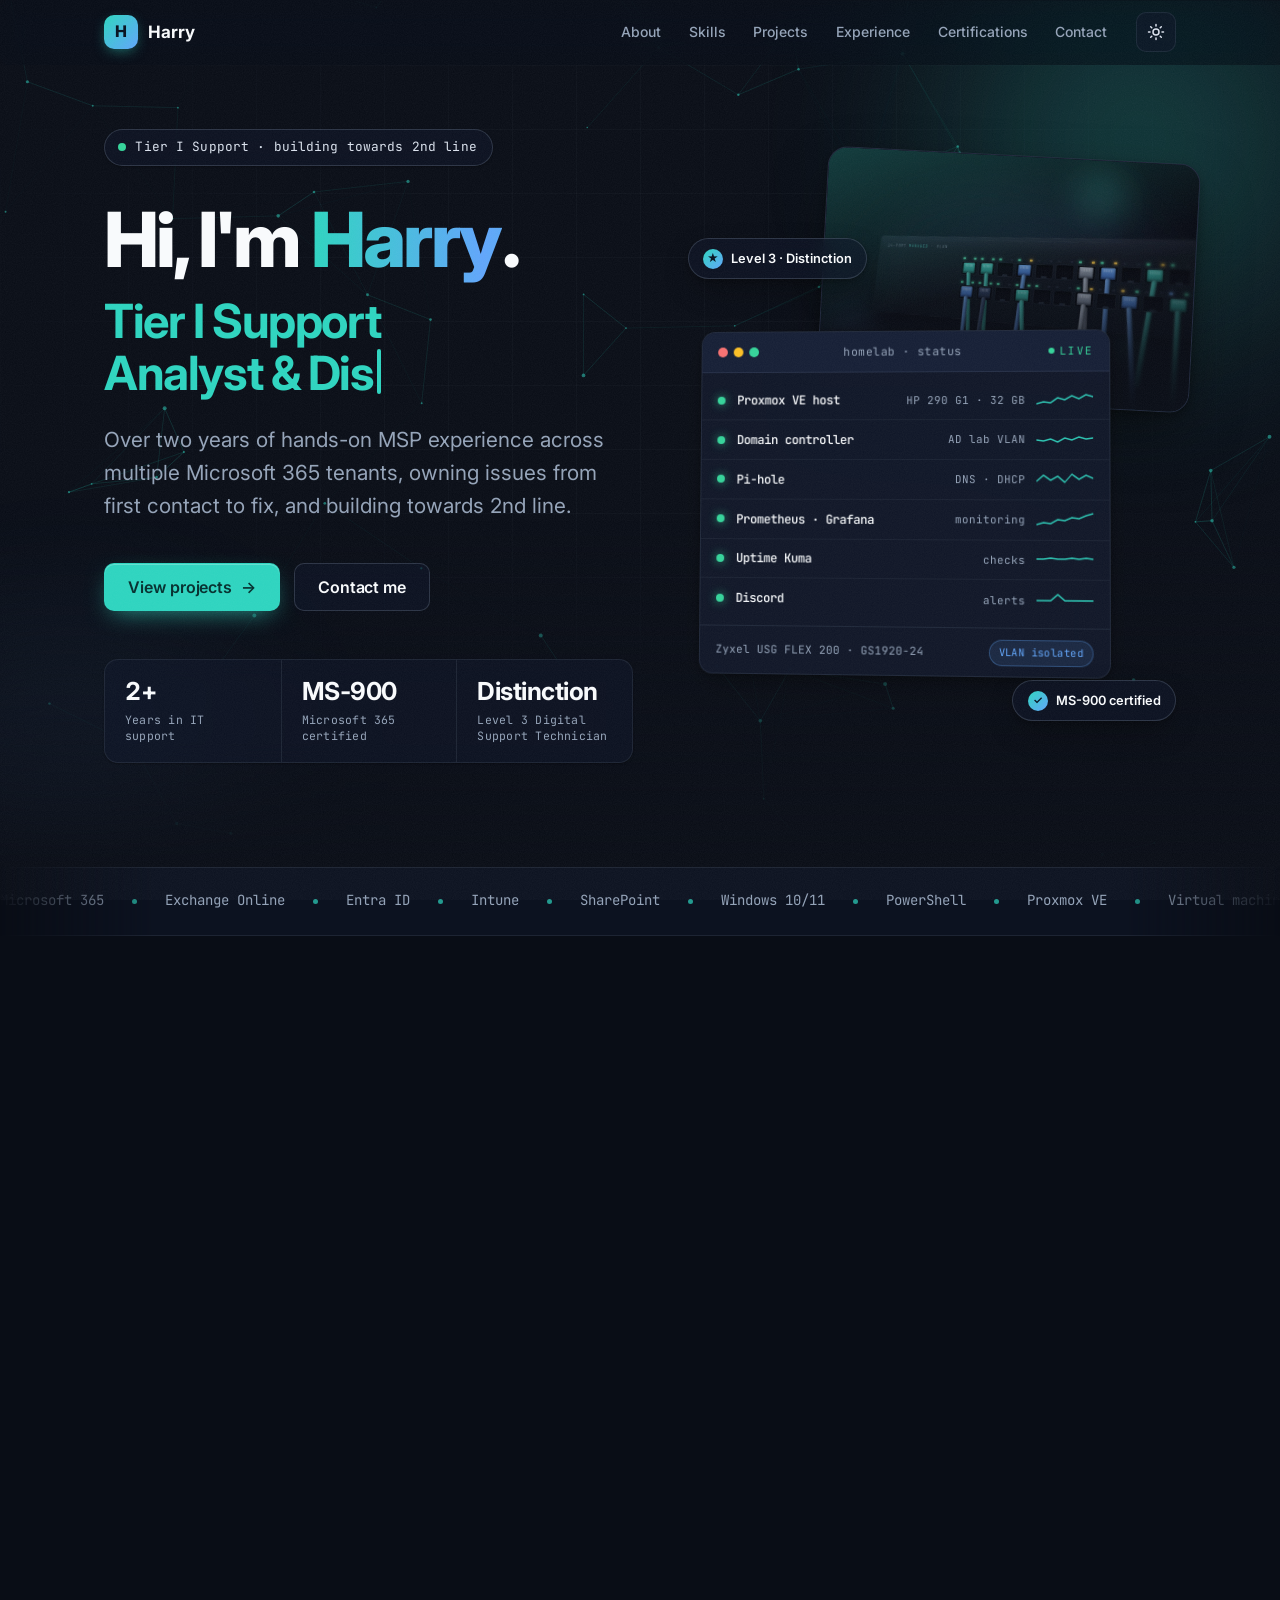
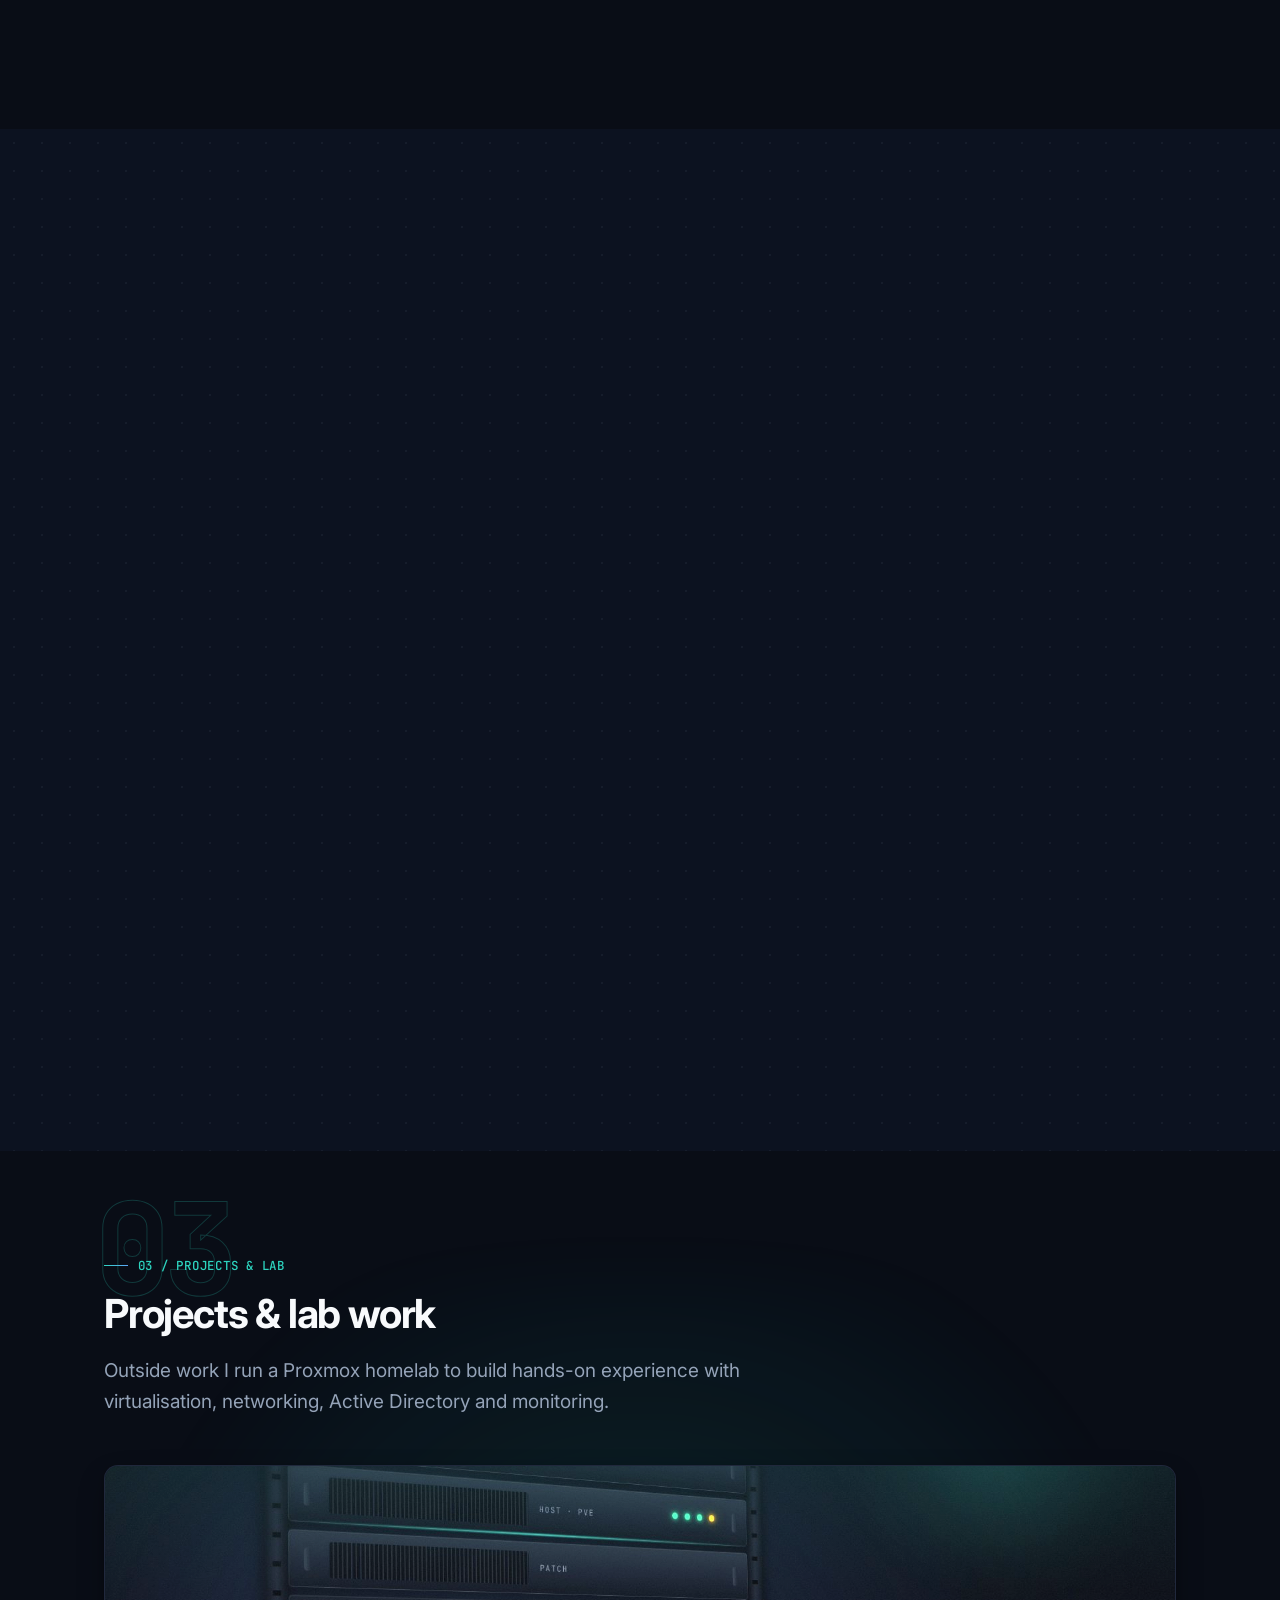
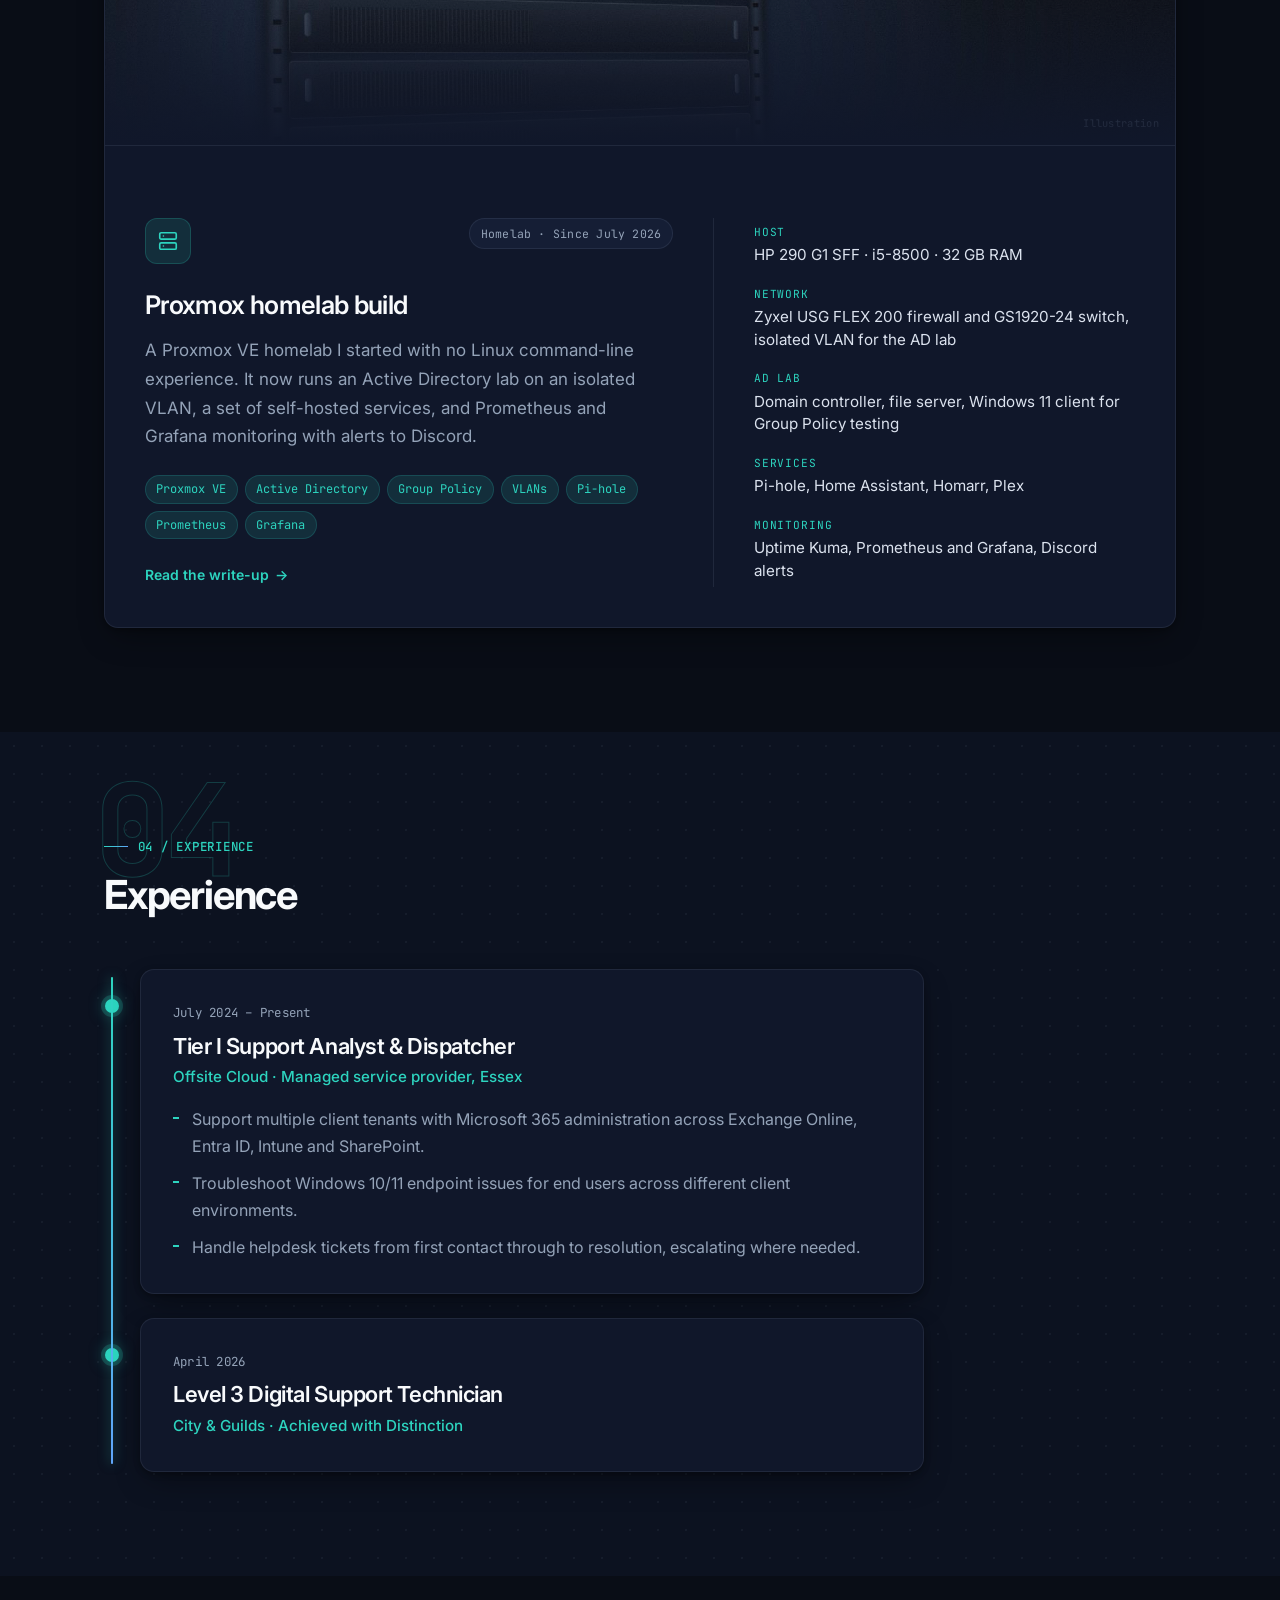
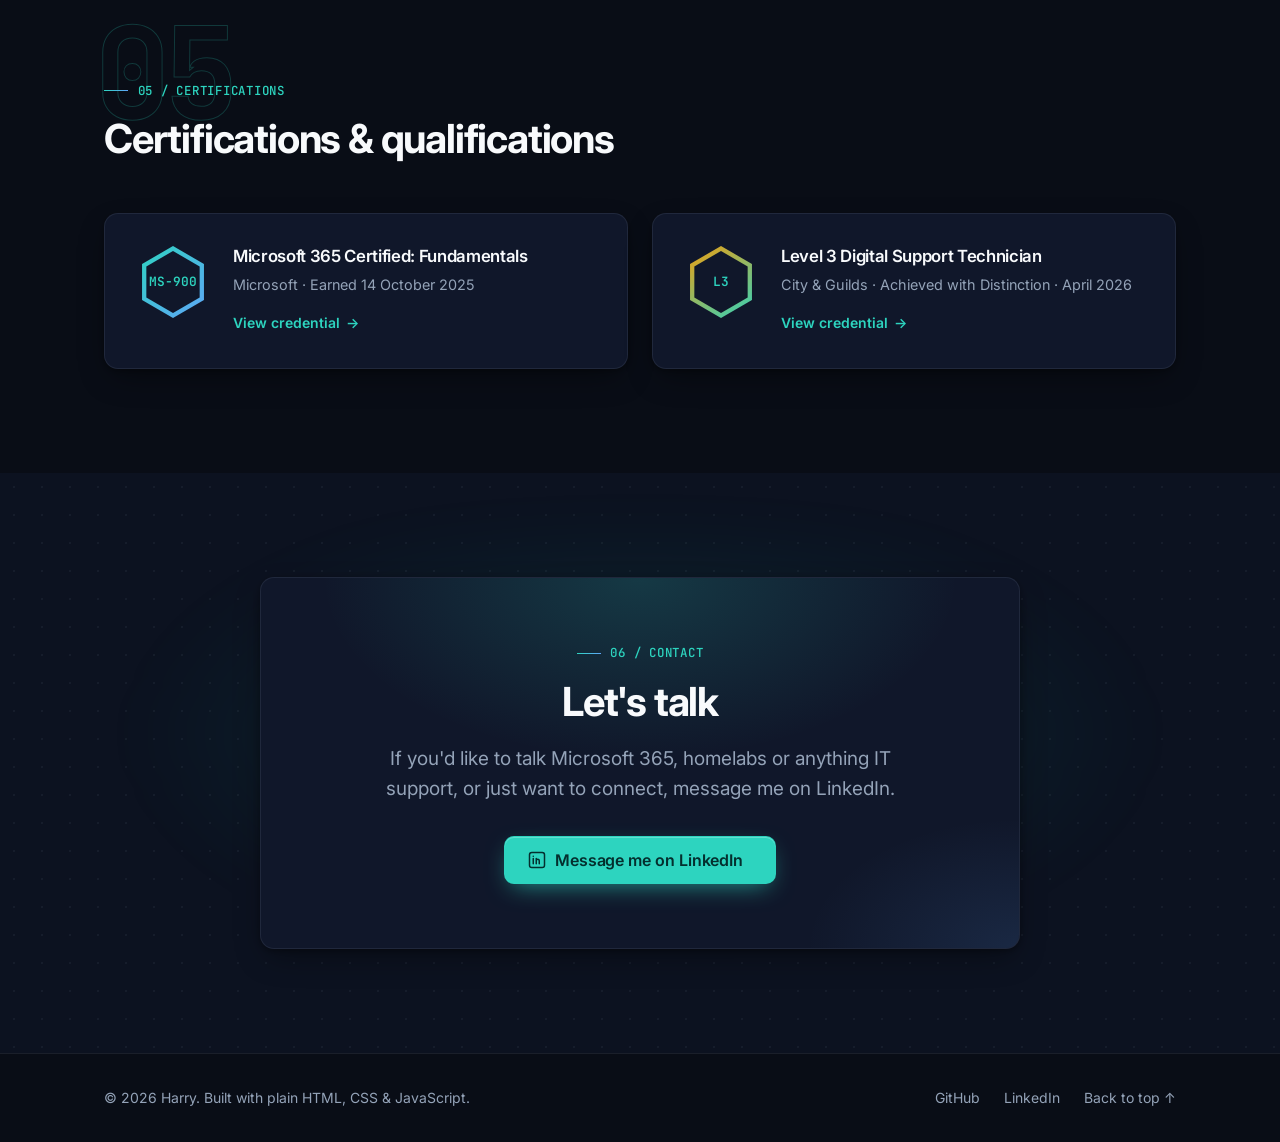
==== commit ac6834aa: "Premium v2: hero lab console, illustrations, bento skills, wording fix Wording: the site no longer s" ====
--- a/index.html
+++ b/index.html
@@ -20,7 +20,7 @@
   <meta property="og:type" content="website">
   <meta property="og:site_name" content="Harry – Tier I Support Analyst &amp; Dispatcher">
   <meta property="og:title" content="Harry | Tier I Support Analyst &amp; Dispatcher">
-  <meta property="og:description" content="Over two years' MSP experience across multiple Microsoft 365 tenants, Windows endpoints and a Proxmox homelab. Ready for 2nd line.">
+  <meta property="og:description" content="Over two years' MSP experience across multiple Microsoft 365 tenants, Windows endpoints and a Proxmox homelab. Working towards 2nd line.">
   <meta property="og:url" content="https://harrylyle07.github.io/">
   <meta property="og:image" content="https://harrylyle07.github.io/assets/og-image.png">
   <meta property="og:image:secure_url" content="https://harrylyle07.github.io/assets/og-image.png">
@@ -33,7 +33,7 @@
   <!-- Twitter / X -->
   <meta name="twitter:card" content="summary_large_image">
   <meta name="twitter:title" content="Harry | Tier I Support Analyst &amp; Dispatcher">
-  <meta name="twitter:description" content="Over two years' MSP experience across multiple Microsoft 365 tenants, Windows endpoints and a Proxmox homelab. Ready for 2nd line.">
+  <meta name="twitter:description" content="Over two years' MSP experience across multiple Microsoft 365 tenants, Windows endpoints and a Proxmox homelab. Working towards 2nd line.">
   <meta name="twitter:image" content="https://harrylyle07.github.io/assets/og-image.png">
   <meta name="twitter:image:alt" content="Harry – Tier I Support Analyst &amp; Dispatcher portfolio">
 
@@ -61,9 +61,9 @@
     })();
   </script>
 
-  <link rel="stylesheet" href="css/styles.css">
-  <link rel="stylesheet" href="css/print.css" media="print">
-  <script src="js/main.js" defer></script>
+  <link rel="stylesheet" href="css/styles.css?v=2">
+  <link rel="stylesheet" href="css/print.css?v=2" media="print">
+  <script src="js/main.js?v=2" defer></script>
 
   <!-- Structured data for search engines -->
   <script type="application/ld+json">
@@ -133,9 +133,10 @@
       </div>
 
       <div class="container hero-inner">
+       <div class="hero-copy">
         <p class="hero-status reveal">
           <span class="status-dot" aria-hidden="true"></span>
-          Open to 2nd line support roles
+          Tier I Support &middot; building towards 2nd line
         </p>
         <!-- Typing effect: edit the phrases in data-phrases (and the matching
              sizer spans, which reserve space so the layout doesn't jump).
@@ -154,7 +155,7 @@
         </h1>
         <p class="hero-pitch reveal">
           Over two years of hands-on MSP experience across multiple Microsoft&nbsp;365 tenants,
-          owning issues from first contact to fix, and ready to take on 2nd line.
+          owning issues from first contact to fix, and building towards 2nd line.
         </p>
         <div class="hero-actions reveal">
           <a class="btn btn-primary" href="#projects">View projects <span class="arrow" aria-hidden="true">&rarr;</span></a>
@@ -175,6 +176,67 @@
             <span class="stat-label">Level 3 Digital Support Technician</span>
           </li>
         </ul>
+       </div>
+
+        <!-- Lab status console: a decorative dashboard built from the homelab facts
+             (service names and hardware only; no made-up numbers). Hidden from
+             screen readers; the same facts are in the Projects section. -->
+        <div class="hero-visual reveal" aria-hidden="true">
+          <figure class="hero-photo">
+            <img src="assets/photos/switch-cables.jpg" alt="" width="1600" height="1067" fetchpriority="high" decoding="async">
+          </figure>
+          <div class="console card" data-tilt data-tilt-max="3">
+            <div class="console-bar">
+              <span class="build-log-dots"><i></i><i></i><i></i></span>
+              <span class="console-title">homelab · status</span>
+              <span class="console-live"><i></i>live</span>
+            </div>
+            <ul class="console-rows">
+              <li class="console-row">
+                <span class="c-dot"></span>
+                <span class="c-name">Proxmox VE host</span>
+                <span class="c-meta">HP 290 G1 · 32 GB</span>
+                <svg class="c-spark" viewBox="0 0 80 20" preserveAspectRatio="none"><polyline points="0,14 10,12 20,13 30,8 40,10 50,6 60,9 70,5 80,7"/></svg>
+              </li>
+              <li class="console-row">
+                <span class="c-dot c-dot-2"></span>
+                <span class="c-name">Domain controller</span>
+                <span class="c-meta">AD lab VLAN</span>
+                <svg class="c-spark" viewBox="0 0 80 20" preserveAspectRatio="none"><polyline points="0,10 10,11 20,9 30,12 40,8 50,10 60,7 70,9 80,8"/></svg>
+              </li>
+              <li class="console-row">
+                <span class="c-dot"></span>
+                <span class="c-name">Pi-hole</span>
+                <span class="c-meta">DNS · DHCP</span>
+                <svg class="c-spark" viewBox="0 0 80 20" preserveAspectRatio="none"><polyline points="0,12 10,6 20,11 30,7 40,13 50,5 60,10 70,6 80,9"/></svg>
+              </li>
+              <li class="console-row">
+                <span class="c-dot"></span>
+                <span class="c-name">Prometheus · Grafana</span>
+                <span class="c-meta">monitoring</span>
+                <svg class="c-spark" viewBox="0 0 80 20" preserveAspectRatio="none"><polyline points="0,15 10,13 20,14 30,10 40,11 50,8 60,9 70,6 80,4"/></svg>
+              </li>
+              <li class="console-row">
+                <span class="c-dot"></span>
+                <span class="c-name">Uptime Kuma</span>
+                <span class="c-meta">checks</span>
+                <svg class="c-spark" viewBox="0 0 80 20" preserveAspectRatio="none"><polyline points="0,9 10,9 20,8 30,9 40,9 50,8 60,9 70,8 80,9"/></svg>
+              </li>
+              <li class="console-row">
+                <span class="c-dot c-dot-2"></span>
+                <span class="c-name">Discord</span>
+                <span class="c-meta">alerts</span>
+                <svg class="c-spark" viewBox="0 0 80 20" preserveAspectRatio="none"><polyline points="0,10 10,10 20,10 30,4 40,10 50,10 60,10 70,10 80,10"/></svg>
+              </li>
+            </ul>
+            <div class="console-foot">
+              <span class="console-foot-text">Zyxel USG FLEX 200 · GS1920-24</span>
+              <span class="c-tag">VLAN isolated</span>
+            </div>
+          </div>
+          <div class="hero-chip hero-chip-1"><span class="chip-icon">&#10003;</span>MS-900 certified</div>
+          <div class="hero-chip hero-chip-2"><span class="chip-icon">&#9733;</span>Level 3 · Distinction</div>
+        </div>
       </div>
     </section>
 
@@ -206,12 +268,12 @@
          ========================================================= -->
     <section class="section" id="about" aria-labelledby="about-title">
       <div class="container">
-        <header class="section-head reveal">
+        <header class="section-head reveal" data-num="01">
           <p class="eyebrow">01 / About</p>
           <h2 class="section-title" id="about-title">About me</h2>
         </header>
 
-        <div class="about-grid about-grid-single">
+        <div class="about-grid">
           <div class="about-text reveal">
             <p>
               I'm a Tier I Support Analyst &amp; Dispatcher at Offsite Cloud, a managed service provider in Essex, where I've spent
@@ -225,10 +287,19 @@
               to deepen my understanding of virtualisation, networking and self-hosting.
             </p>
             <p>
-              I'm now looking to move into a 2nd line support role, where I can take ownership of
-              more complex problems, dig into root causes and keep building my technical depth.
+              I'm working towards 2nd line: taking ownership of more complex problems, digging into
+              root causes and keeping on building my technical depth.
             </p>
           </div>
+
+          <!-- Illustration card. EDIT: swap for a photo of your own lab when you have one (keep the width/height and update the alt text). -->
+          <figure class="photo-card card reveal" data-tilt data-tilt-max="3">
+            <img src="assets/photos/switch-ports.jpg" alt="Illustration of a managed network switch with cables plugged into its ports" width="1600" height="1067" loading="lazy" decoding="async">
+            <figcaption>
+              <span class="photo-label">Networking &amp; VLANs</span>
+              <span class="photo-credit">Illustration</span>
+            </figcaption>
+          </figure>
         </div>
       </div>
     </section>
@@ -239,20 +310,21 @@
          ========================================================= -->
     <section class="section section-alt" id="skills" aria-labelledby="skills-title">
       <div class="container">
-        <header class="section-head reveal">
+        <header class="section-head reveal" data-num="02">
           <p class="eyebrow">02 / Skills</p>
           <h2 class="section-title" id="skills-title">What I work with</h2>
           <p class="section-intro">The tools and platforms I use day to day, and the ones I'm building depth in through my homelab.</p>
         </header>
 
         <div class="card-grid skills-grid">
-          <!-- Skill group: Microsoft 365 & Identity -->
-          <article class="card skill-card reveal" data-tilt>
+          <!-- Skill group: Microsoft 365 & Identity (wide card) -->
+          <article class="card skill-card skill-card-wide reveal" data-tilt>
             <div class="card-icon" aria-hidden="true">
               <svg viewBox="0 0 24 24"><path d="M12 2 4 5v6c0 5 3.4 9.3 8 11 4.6-1.7 8-6 8-11V5l-8-3z"/><circle cx="12" cy="10" r="2.5"/><path d="M8.5 16a3.5 3.5 0 0 1 7 0"/></svg>
             </div>
             <h3>Microsoft 365 &amp; Identity</h3>
-            <ul class="skill-list">
+            <p class="skill-blurb">Administered day to day across multiple client tenants at an MSP.</p>
+            <ul class="skill-list skill-list-cols">
               <li>Exchange Online</li>
               <li>Entra ID</li>
               <li>Intune</li>
@@ -323,7 +395,7 @@
          ========================================================= -->
     <section class="section section-glow" id="projects" aria-labelledby="projects-title">
       <div class="container">
-        <header class="section-head reveal">
+        <header class="section-head reveal" data-num="03">
           <p class="eyebrow">03 / Projects &amp; Lab</p>
           <h2 class="section-title" id="projects-title">Projects &amp; lab work</h2>
           <p class="section-intro">Outside work I run a Proxmox homelab to build hands-on experience with virtualisation, networking, Active Directory and monitoring.</p>
@@ -332,6 +404,10 @@
         <!-- Featured project: one wide card.
              To show several projects instead, see "Adding a new project" in README.md. -->
         <article class="card project-card project-featured reveal" data-tilt data-tilt-max="1.5">
+          <figure class="featured-cover" aria-hidden="true">
+            <img src="assets/photos/rack-dark.jpg" alt="" width="1600" height="900" loading="lazy" decoding="async">
+            <span class="photo-credit">Illustration</span>
+          </figure>
           <div class="featured-main">
             <div class="project-top">
               <div class="card-icon" aria-hidden="true">
@@ -364,7 +440,7 @@
          ========================================================= -->
     <section class="section section-alt" id="experience" aria-labelledby="experience-title">
       <div class="container">
-        <header class="section-head reveal">
+        <header class="section-head reveal" data-num="04">
           <p class="eyebrow">04 / Experience</p>
           <h2 class="section-title" id="experience-title">Experience</h2>
         </header>
@@ -409,7 +485,7 @@
          ========================================================= -->
     <section class="section" id="certifications" aria-labelledby="certs-title">
       <div class="container">
-        <header class="section-head reveal">
+        <header class="section-head reveal" data-num="05">
           <p class="eyebrow">05 / Certifications</p>
           <h2 class="section-title" id="certs-title">Certifications &amp; qualifications</h2>
         </header>
@@ -448,7 +524,7 @@
           <div class="contact-glow" aria-hidden="true"></div>
           <p class="eyebrow">06 / Contact</p>
           <h2 class="section-title" id="contact-title">Let's talk</h2>
-          <p class="section-intro">I'm looking for my next step into 2nd line support. If you have a role in mind or just want to connect, message me on LinkedIn.</p>
+          <p class="section-intro">If you'd like to talk Microsoft 365, homelabs or anything IT support, or just want to connect, message me on LinkedIn.</p>
           <div class="contact-actions">
             <a class="btn btn-primary" href="https://www.linkedin.com/in/harry-lyle-868854328/" target="_blank" rel="noopener noreferrer">
               <svg viewBox="0 0 24 24" aria-hidden="true"><rect x="2" y="2" width="20" height="20" rx="3"/><path d="M7 10v7M7 7h.01M11 17v-4a2 2 0 0 1 4 0v4M11 10v7"/></svg>
--- a/css/styles.css
+++ b/css/styles.css
@@ -1718,6 +1718,7 @@
   .nav-menu { padding-inline: var(--sp-4); }
 
   .hero { padding-bottom: var(--sp-9); padding-top: calc(var(--header-h) + var(--sp-7)); }
+  .hero-status { font-size: 0.72rem; }
   .hero-title { letter-spacing: -0.035em; }
   .hero-actions .btn { flex: 1 1 100%; }
   .hero-status { margin-bottom: var(--sp-5); }
@@ -1748,3 +1749,345 @@
   .diagram-frame { padding: var(--sp-3); }
   .back-to-top { right: 0.9rem; bottom: 0.9rem; }
 }
+
+/* ==========================================================================
+   15. Premium v2: hero console, photos, editorial section numbers, bento
+   ========================================================================== */
+
+/* Hero: two columns on wide screens */
+.hero-inner {
+  display: grid;
+  grid-template-columns: minmax(0, 1.05fr) minmax(0, 0.95fr);
+  align-items: center;
+  gap: var(--sp-9);
+}
+.hero-copy { min-width: 0; }
+.hero-title { font-size: clamp(2.75rem, 1.2rem + 4.6vw, 4.75rem); }
+
+.hero-visual {
+  position: relative;
+  min-height: 520px;
+  perspective: 1200px;
+}
+
+/* Photo sits behind the console, offset to the top-right */
+.hero-photo {
+  position: absolute;
+  top: -6%; right: -4%;
+  width: 78%;
+  aspect-ratio: 3 / 2;
+  margin: 0;
+  border-radius: var(--r-lg);
+  overflow: hidden;
+  border: 1px solid var(--border);
+  box-shadow: var(--shadow-lg);
+  transform: rotate(3deg);
+  background: var(--surface);
+}
+.hero-photo::after {
+  content: "";
+  position: absolute;
+  inset: 0;
+  background:
+    linear-gradient(160deg, rgba(var(--accent-rgb), 0.25), transparent 50%),
+    linear-gradient(to top, var(--bg) 0%, transparent 70%);
+  mix-blend-mode: normal;
+}
+.hero-photo img {
+  width: 100%; height: 100%;
+  object-fit: cover;
+  filter: saturate(0.85) contrast(1.05);
+  opacity: 0.85;
+}
+:root[data-theme="light"] .hero-photo::after {
+  background:
+    linear-gradient(160deg, rgba(var(--accent-rgb), 0.2), transparent 50%),
+    linear-gradient(to top, rgba(246, 248, 251, 0.9) 0%, transparent 70%);
+}
+
+/* The console panel */
+.console {
+  position: absolute;
+  left: 0; bottom: 6%;
+  width: 86%;
+  padding: 0;
+  overflow: hidden;
+  font-family: var(--font-mono);
+  background: color-mix(in srgb, var(--surface) 88%, transparent);
+  -webkit-backdrop-filter: blur(14px);
+  backdrop-filter: blur(14px);
+  transform: rotateY(-4deg) rotateX(2deg);
+}
+.fx .console[data-tilt]:hover { transform: perspective(1000px) rotateX(var(--rx, 0deg)) rotateY(var(--ry, 0deg)); }
+.console-bar {
+  display: flex;
+  align-items: center;
+  gap: 0.75rem;
+  padding: 0.65rem 1rem;
+  border-bottom: 1px solid var(--border);
+  background: var(--surface-2);
+  font-size: 0.72rem;
+  color: var(--text-muted);
+}
+.console-title { margin-inline: auto; letter-spacing: 0.04em; }
+.console-live {
+  display: inline-flex;
+  align-items: center;
+  gap: 0.35rem;
+  color: var(--ok);
+  font-size: 0.68rem;
+  text-transform: uppercase;
+  letter-spacing: 0.1em;
+}
+.console-live i {
+  width: 6px; height: 6px;
+  border-radius: 50%;
+  background: var(--ok);
+  animation: pulse 2s ease-out infinite;
+}
+.console-rows {
+  list-style: none;
+  padding: 0.5rem 0;
+}
+.console-row {
+  display: grid;
+  grid-template-columns: 10px minmax(0, 1.2fr) minmax(0, 0.9fr) 56px;
+  align-items: center;
+  gap: 0.65rem;
+  padding: 0.55rem 1rem;
+  font-size: 0.78rem;
+  border-bottom: 1px solid color-mix(in srgb, var(--border) 60%, transparent);
+  opacity: 0;
+  transform: translateX(-6px);
+}
+.console-row:last-child { border-bottom: 0; }
+.hero-visual.is-visible .console-row,
+html:not(.js) .console-row {
+  animation: console-in 0.5s var(--ease) forwards;
+}
+.hero-visual.is-visible .console-row:nth-child(1) { animation-delay: 0.5s; }
+.hero-visual.is-visible .console-row:nth-child(2) { animation-delay: 0.7s; }
+.hero-visual.is-visible .console-row:nth-child(3) { animation-delay: 0.9s; }
+.hero-visual.is-visible .console-row:nth-child(4) { animation-delay: 1.1s; }
+.hero-visual.is-visible .console-row:nth-child(5) { animation-delay: 1.3s; }
+.hero-visual.is-visible .console-row:nth-child(6) { animation-delay: 1.5s; }
+@keyframes console-in { to { opacity: 1; transform: none; } }
+
+.c-dot {
+  width: 8px; height: 8px;
+  border-radius: 50%;
+  background: var(--ok);
+  box-shadow: 0 0 10px rgba(52, 211, 153, 0.7);
+  animation: dot-breathe 2.6s ease-in-out infinite;
+}
+.c-dot-2 { animation-delay: 1.1s; }
+@keyframes dot-breathe { 50% { box-shadow: 0 0 2px rgba(52, 211, 153, 0.3); opacity: 0.7; } }
+.c-name { color: var(--text-strong); font-weight: 500; white-space: nowrap; overflow: hidden; text-overflow: ellipsis; }
+.c-meta { color: var(--text-muted); font-size: 0.68rem; white-space: nowrap; overflow: hidden; text-overflow: ellipsis; text-align: right; }
+.c-spark {
+  width: 56px; height: 20px;
+  fill: none;
+  stroke: var(--accent);
+  stroke-width: 1.5;
+  stroke-linecap: round;
+  stroke-linejoin: round;
+  opacity: 0.9;
+  stroke-dasharray: 200;
+  stroke-dashoffset: 200;
+}
+.hero-visual.is-visible .c-spark,
+html:not(.js) .c-spark { animation: spark-draw 1.6s var(--ease) 1.2s forwards; }
+@keyframes spark-draw { to { stroke-dashoffset: 0; } }
+.console-foot {
+  display: flex;
+  align-items: center;
+  justify-content: space-between;
+  gap: 0.75rem;
+  padding: 0.65rem 1rem;
+  border-top: 1px solid var(--border);
+  font-size: 0.7rem;
+  color: var(--text-muted);
+}
+.c-tag {
+  padding: 0.2rem 0.55rem;
+  border-radius: var(--r-full);
+  background: rgba(var(--accent-2-rgb), 0.12);
+  color: var(--accent-2);
+  border: 1px solid rgba(var(--accent-2-rgb), 0.3);
+  font-size: 0.65rem;
+  letter-spacing: 0.04em;
+  white-space: nowrap;
+}
+
+/* Floating chips */
+.hero-chip {
+  position: absolute;
+  display: inline-flex;
+  align-items: center;
+  gap: 0.5rem;
+  padding: 0.55rem 0.9rem;
+  border-radius: var(--r-full);
+  border: 1px solid var(--border-strong);
+  background: var(--surface-glass);
+  -webkit-backdrop-filter: blur(10px);
+  backdrop-filter: blur(10px);
+  box-shadow: var(--shadow-md);
+  font-size: 0.8rem;
+  font-weight: 600;
+  color: var(--text-strong);
+  white-space: nowrap;
+  animation: chip-float 7s ease-in-out infinite;
+}
+.hero-chip .chip-icon {
+  display: grid; place-items: center;
+  width: 20px; height: 20px;
+  border-radius: 50%;
+  background: var(--gradient-accent);
+  color: #06111f;
+  font-size: 0.7rem;
+}
+.hero-chip-1 { right: 0; bottom: -3%; animation-delay: -2s; }
+.hero-chip-2 { left: -2%; top: 10%; }
+@keyframes chip-float { 50% { transform: translateY(-8px); } }
+
+/* Editorial section numbers */
+.section-head { position: relative; }
+.section-head[data-num]::before {
+  content: attr(data-num);
+  position: absolute;
+  left: -0.08em; top: -0.55em;
+  z-index: -1;
+  font-family: var(--font-mono);
+  font-size: clamp(5rem, 10vw, 8rem);
+  font-weight: 700;
+  line-height: 1;
+  letter-spacing: -0.06em;
+  color: transparent;
+  -webkit-text-stroke: 1px rgba(var(--accent-rgb), 0.22);
+  pointer-events: none;
+  user-select: none;
+}
+.section { position: relative; isolation: isolate; }
+
+/* Subtle dot texture on alternate sections */
+.section-alt {
+  background-color: var(--bg-alt);
+  background-image: radial-gradient(var(--grid-line) 1px, transparent 1px);
+  background-size: 28px 28px;
+}
+
+/* About: text + photo card */
+.about-grid { grid-template-columns: minmax(0, 1.15fr) minmax(0, 0.85fr); align-items: center; }
+.photo-card {
+  padding: 0;
+  overflow: hidden;
+  aspect-ratio: 4 / 3;
+  margin: 0;
+}
+.photo-card img {
+  width: 100%; height: 100%;
+  object-fit: cover;
+  transition: transform 0.9s var(--ease), filter 0.5s ease;
+  filter: saturate(0.9);
+}
+.photo-card:hover img { transform: scale(1.04); filter: saturate(1.05); }
+.photo-card figcaption {
+  position: absolute;
+  inset: auto 0 0;
+  display: flex;
+  justify-content: space-between;
+  align-items: flex-end;
+  gap: 1rem;
+  padding: 2.5rem 1.1rem 0.9rem;
+  background: linear-gradient(to top, rgba(9, 13, 22, 0.9), transparent);
+  color: #f8fafc;
+}
+.photo-label { font-weight: 600; font-size: 0.95rem; }
+.photo-credit { font-family: var(--font-mono); font-size: 0.65rem; color: rgba(248, 250, 252, 0.7); letter-spacing: 0.03em; }
+
+/* Bento skills */
+.skills-grid { grid-template-columns: repeat(3, minmax(0, 1fr)); }
+.skill-card-wide { grid-column: span 2; }
+.skill-blurb { color: var(--text-muted); font-size: var(--fs-base); margin-bottom: var(--sp-4); }
+.skill-list-cols { grid-template-columns: repeat(2, minmax(0, 1fr)); }
+
+/* Featured project cover photo */
+.project-featured { grid-template-areas: "cover cover" "main specs"; }
+.featured-cover {
+  grid-area: cover;
+  position: relative;
+  margin: calc(var(--sp-7) * -1) calc(var(--sp-7) * -1) var(--sp-6);
+  height: 280px;
+  overflow: hidden;
+  border-bottom: 1px solid var(--border);
+}
+.featured-cover img {
+  width: 100%; height: 100%;
+  object-fit: cover;
+  object-position: center 35%;
+  filter: saturate(0.9) brightness(1.3);
+  transition: transform 1s var(--ease);
+}
+.project-featured:hover .featured-cover img { transform: scale(1.03); }
+.featured-cover::after {
+  content: "";
+  position: absolute;
+  inset: 0;
+  background: linear-gradient(to bottom, rgba(var(--accent-rgb), 0.08), transparent 45%, var(--surface) 100%);
+}
+.featured-cover .photo-credit { position: absolute; right: 1rem; bottom: 0.75rem; color: var(--text-muted); }
+.project-featured .featured-main { grid-area: main; }
+.project-featured .featured-specs { grid-area: specs; }
+
+/* Project page banner */
+.article-banner {
+  position: relative;
+  margin: 0 0 var(--sp-7);
+  border-radius: var(--r-md);
+  overflow: hidden;
+  border: 1px solid var(--border);
+  box-shadow: var(--shadow-md);
+  aspect-ratio: 21 / 9;
+}
+.article-banner img { width: 100%; height: 100%; object-fit: cover; filter: saturate(0.85); }
+.article-banner::after {
+  content: "";
+  position: absolute;
+  inset: 0;
+  background: linear-gradient(to top, rgba(9, 13, 22, 0.7), transparent 55%);
+}
+.article-banner figcaption { position: absolute; right: 1rem; bottom: 0.75rem; z-index: 1; margin: 0; text-align: right; }
+
+/* Responsive for v2 */
+@media (max-width: 1100px) {
+  .hero-inner { gap: var(--sp-7); }
+  .hero-visual { min-height: 460px; }
+}
+@media (max-width: 980px) {
+  .hero-inner { grid-template-columns: 1fr; }
+  .hero-visual { display: none; }
+  .hero-title { font-size: var(--fs-hero); }
+  .skills-grid { grid-template-columns: repeat(2, minmax(0, 1fr)); }
+  .skill-card-wide { grid-column: span 2; }
+}
+@media (max-width: 900px) {
+  .about-grid { grid-template-columns: 1fr; }
+  .photo-card { aspect-ratio: 16 / 9; }
+  .project-featured { grid-template-areas: "cover" "main" "specs"; }
+  .featured-cover { margin: calc(var(--sp-6) * -1) calc(var(--sp-6) * -1) var(--sp-5); height: 200px; }
+}
+@media (max-width: 620px) {
+  .skills-grid { grid-template-columns: 1fr; }
+  .skill-card-wide { grid-column: auto; }
+  .skill-list-cols { grid-template-columns: 1fr; }
+  .section-head[data-num]::before { font-size: 4.5rem; top: -0.5em; }
+}
+@media (max-width: 560px) {
+  .featured-cover { margin: calc(var(--sp-5) * -1) calc(var(--sp-5) * -1) var(--sp-5); height: 170px; }
+  .article-banner { aspect-ratio: 16 / 10; }
+}
+@media (prefers-reduced-motion: reduce) {
+  .console-row, .c-spark { animation: none !important; opacity: 1; transform: none; stroke-dashoffset: 0; }
+  .hero-chip, .c-dot, .console-live i { animation: none !important; }
+  .photo-card img, .featured-cover img { transition: none; }
+}
--- a/css/print.css
+++ b/css/print.css
@@ -56,6 +56,10 @@
 .nav-toggle,
 .hero-bg,
 .hero-network,
+.hero-visual,
+.photo-card,
+.featured-cover,
+.article-banner,
 .hero-actions,
 .marquee,
 .back-to-top,
@@ -85,6 +89,11 @@
 .container { max-width: none; padding: 0; }
 
 /* Hero → CV header */
+.hero-inner { display: block; }
+.about-grid { grid-template-columns: 1fr; }
+.skills-grid { grid-template-columns: repeat(3, 1fr); }
+.skill-card-wide { grid-column: auto; }
+.project-featured { grid-template-areas: "main specs"; }
 .hero { min-height: 0; margin: 0; padding: 0 0 6mm; display: block; }
 .hero-status { border: 0; padding: 0; margin: 0 0 2mm; background: none; font-size: 9pt; color: #4b5563; }
 .status-dot { display: none; }
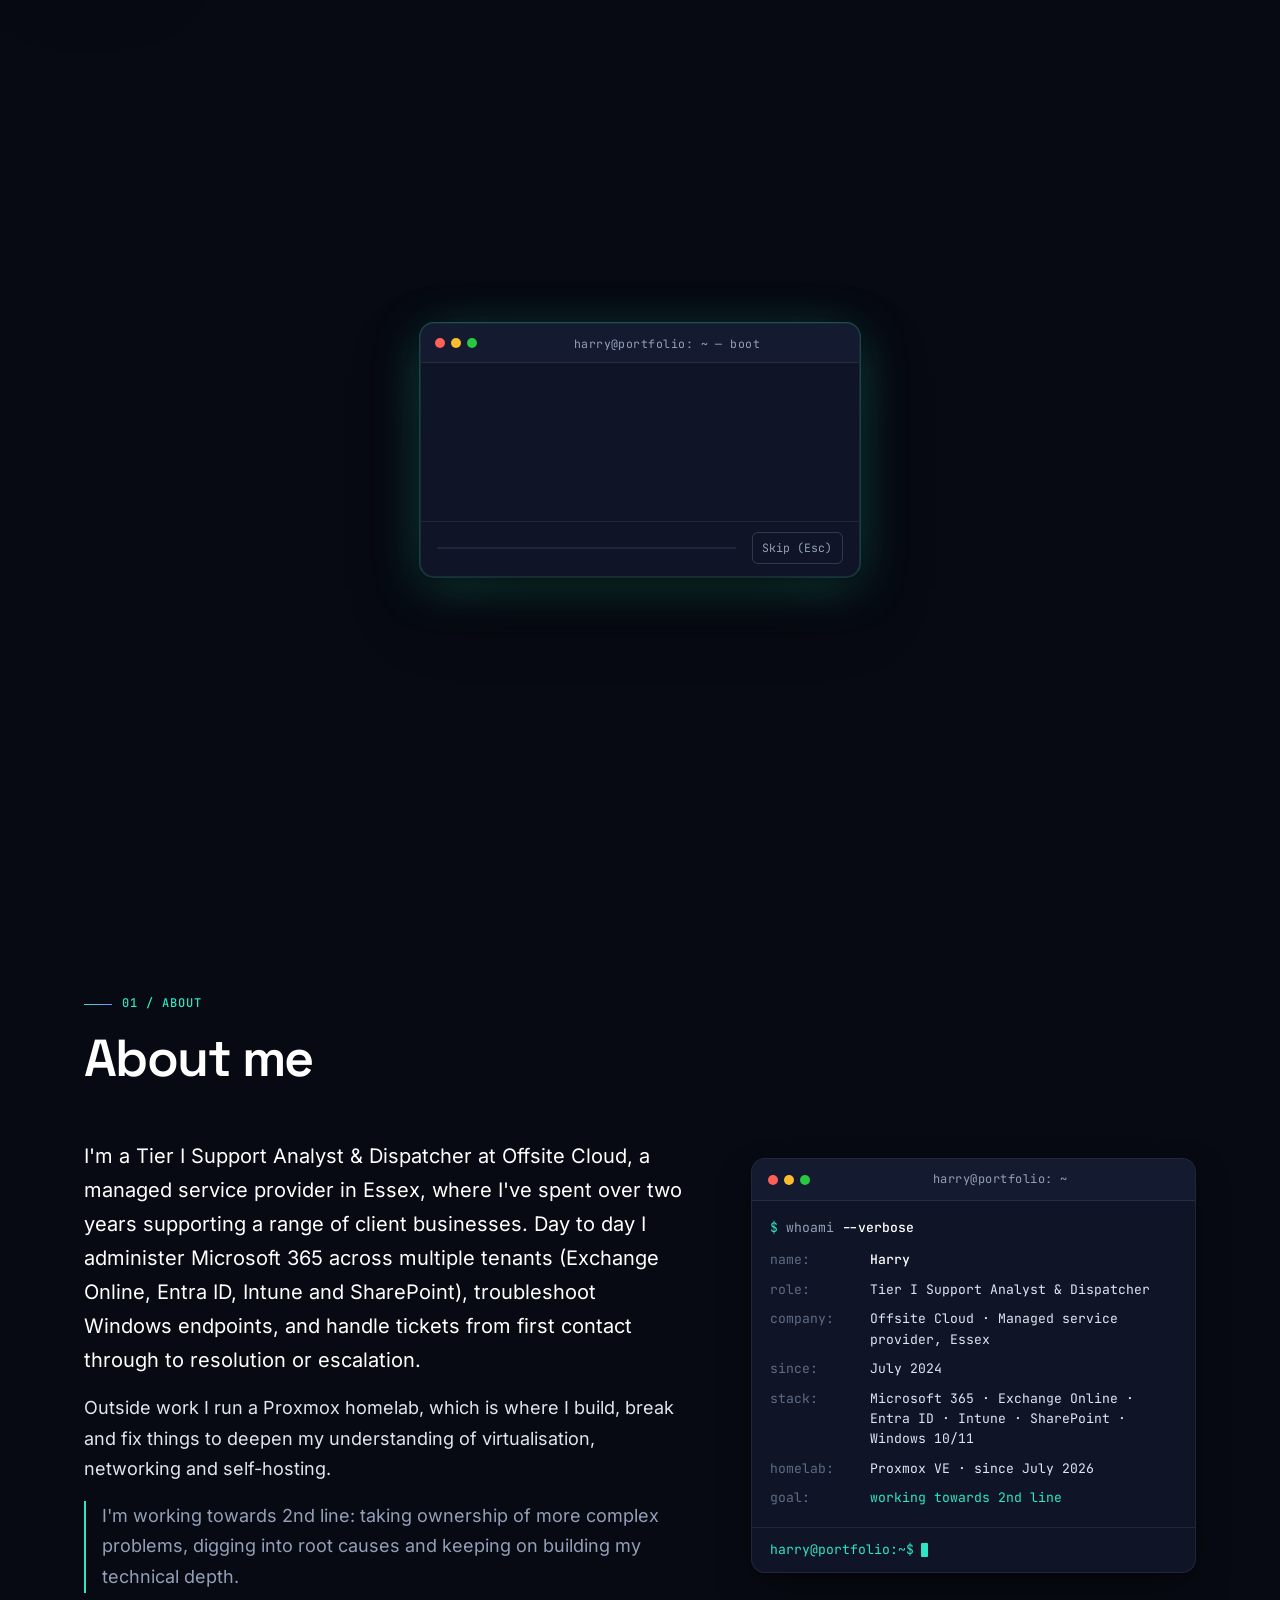
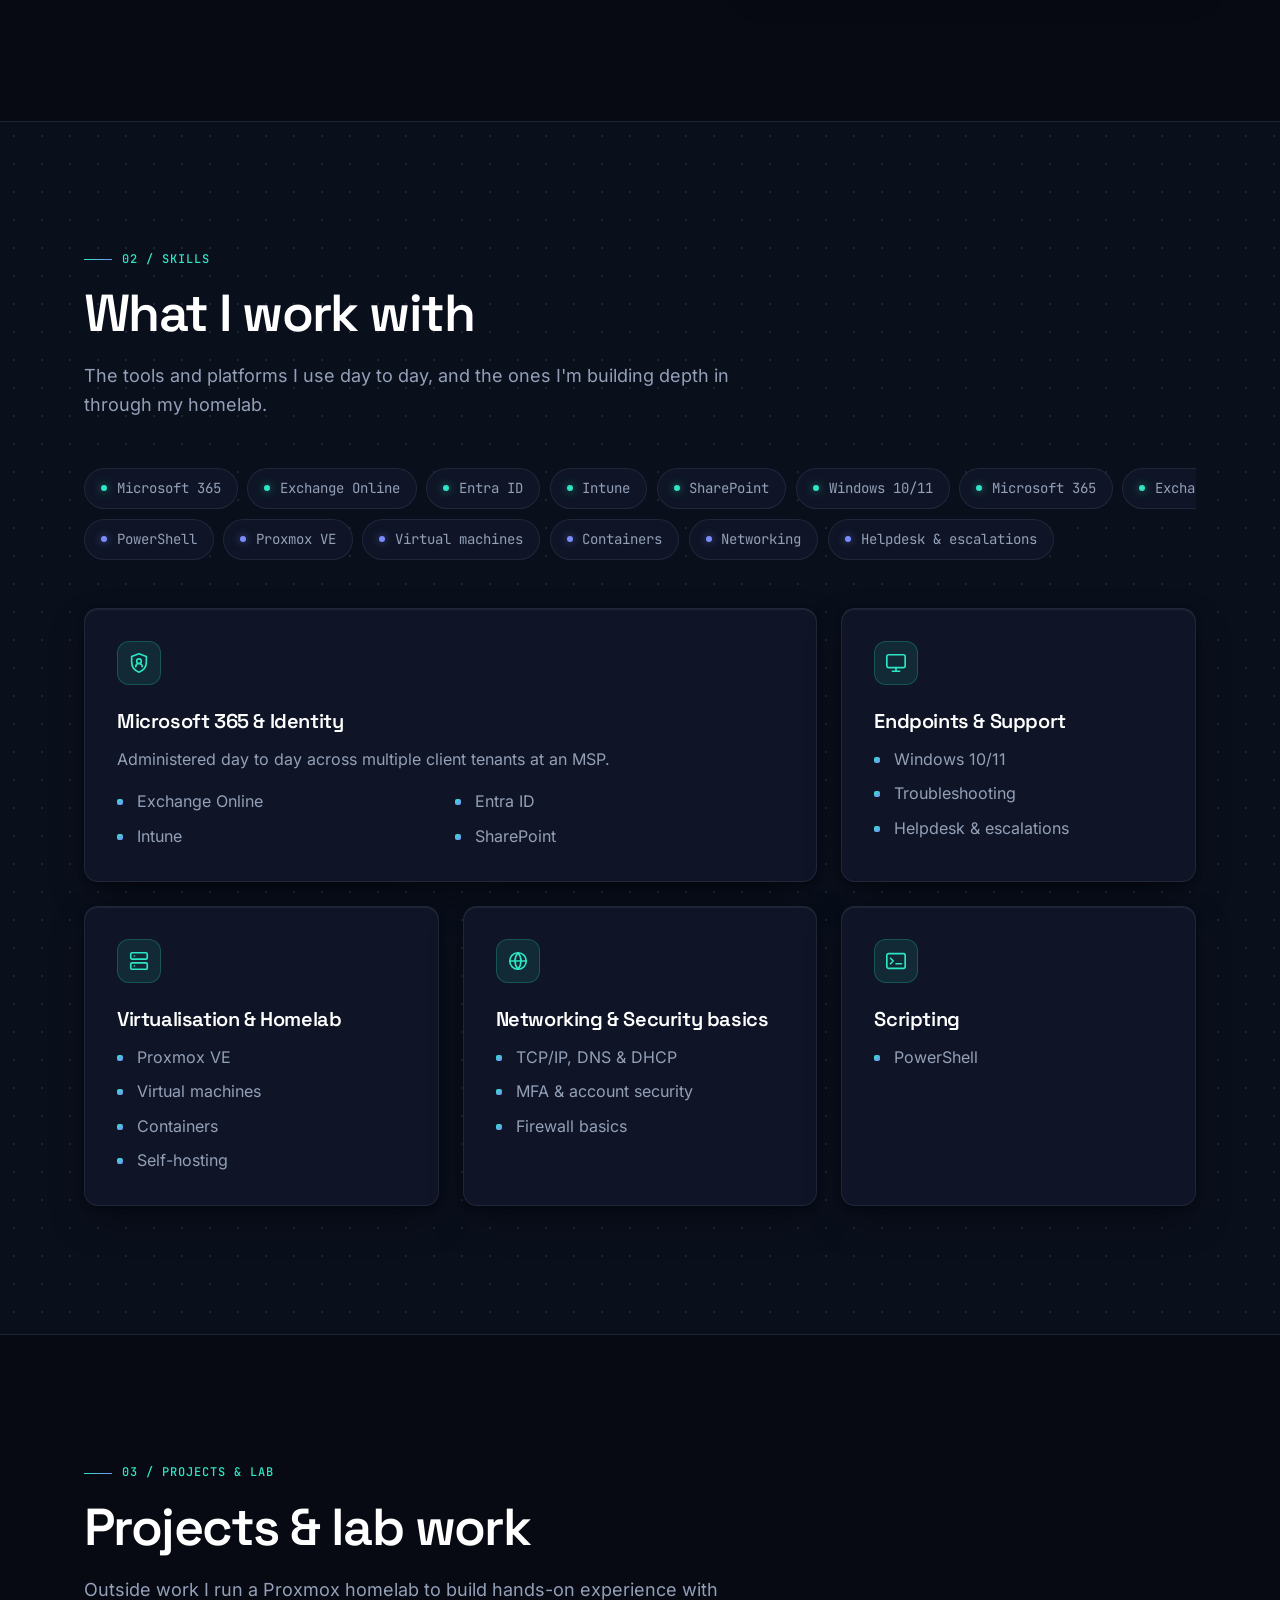
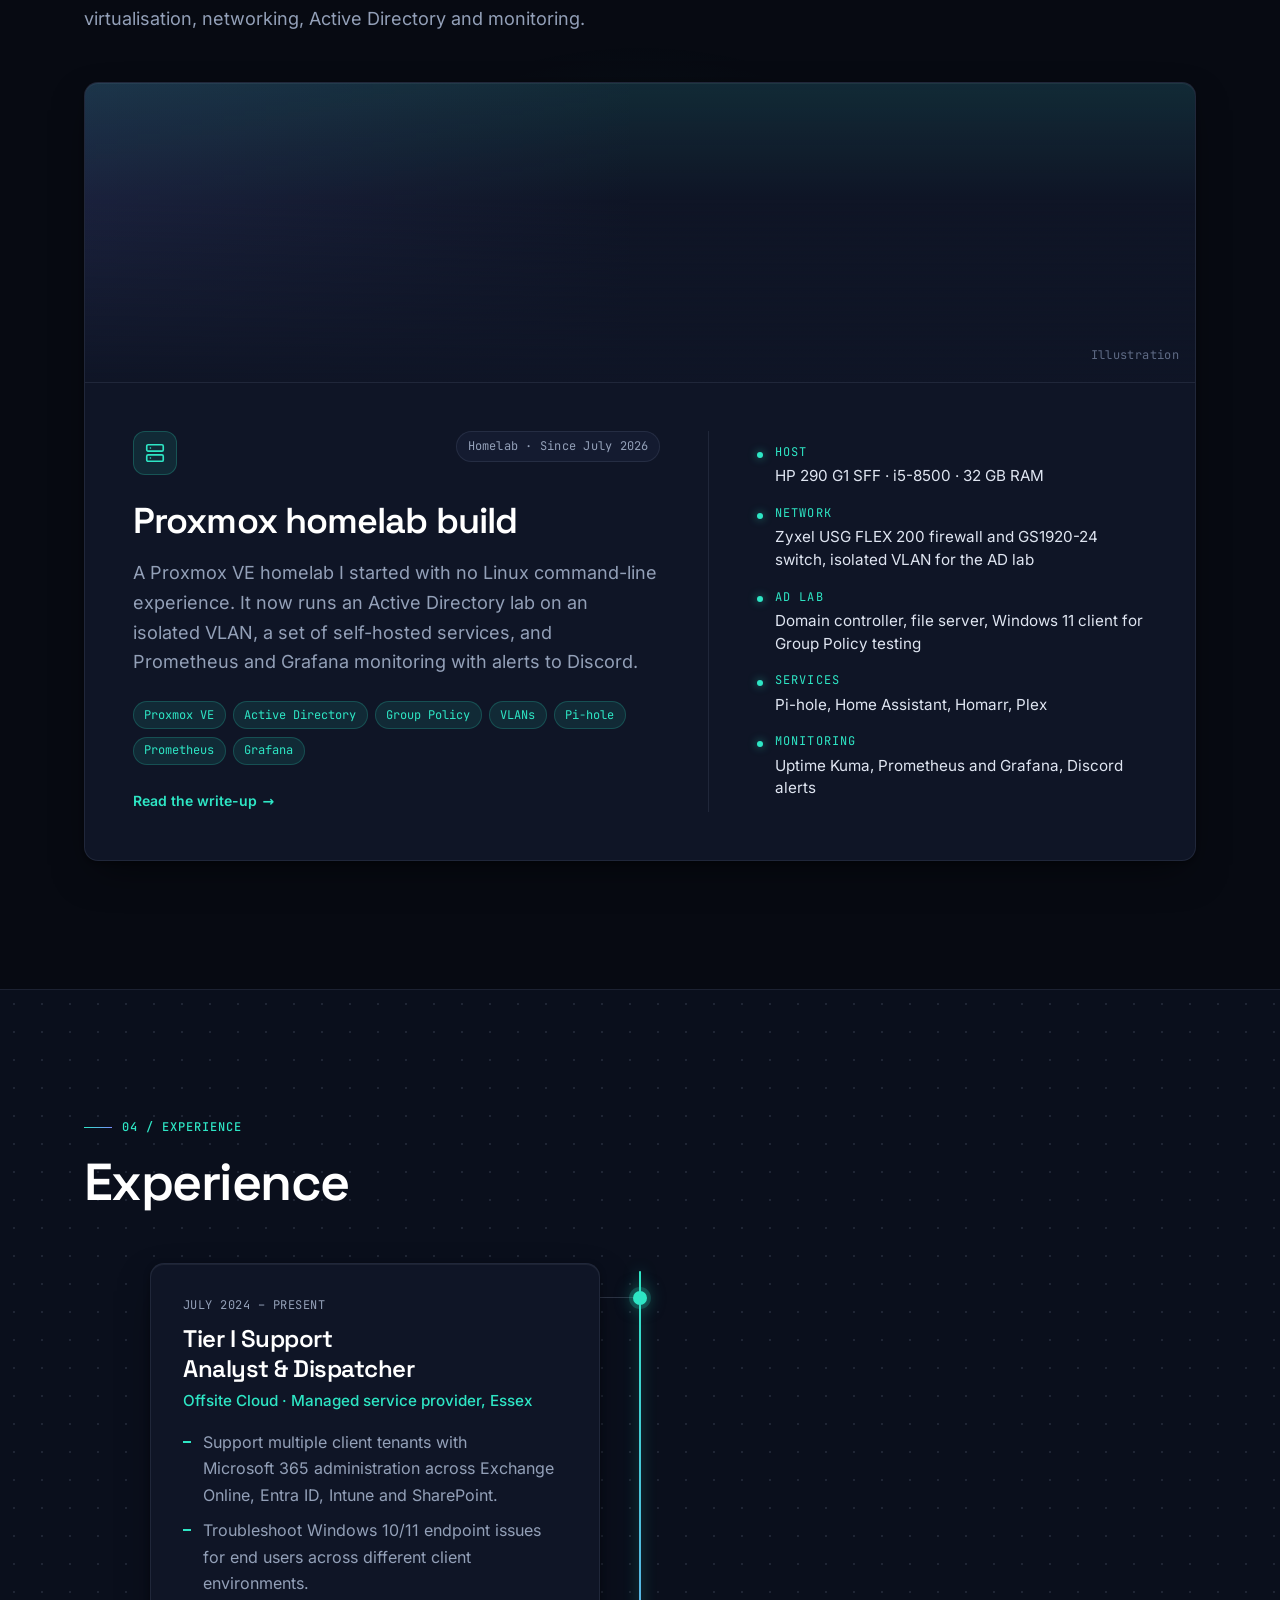
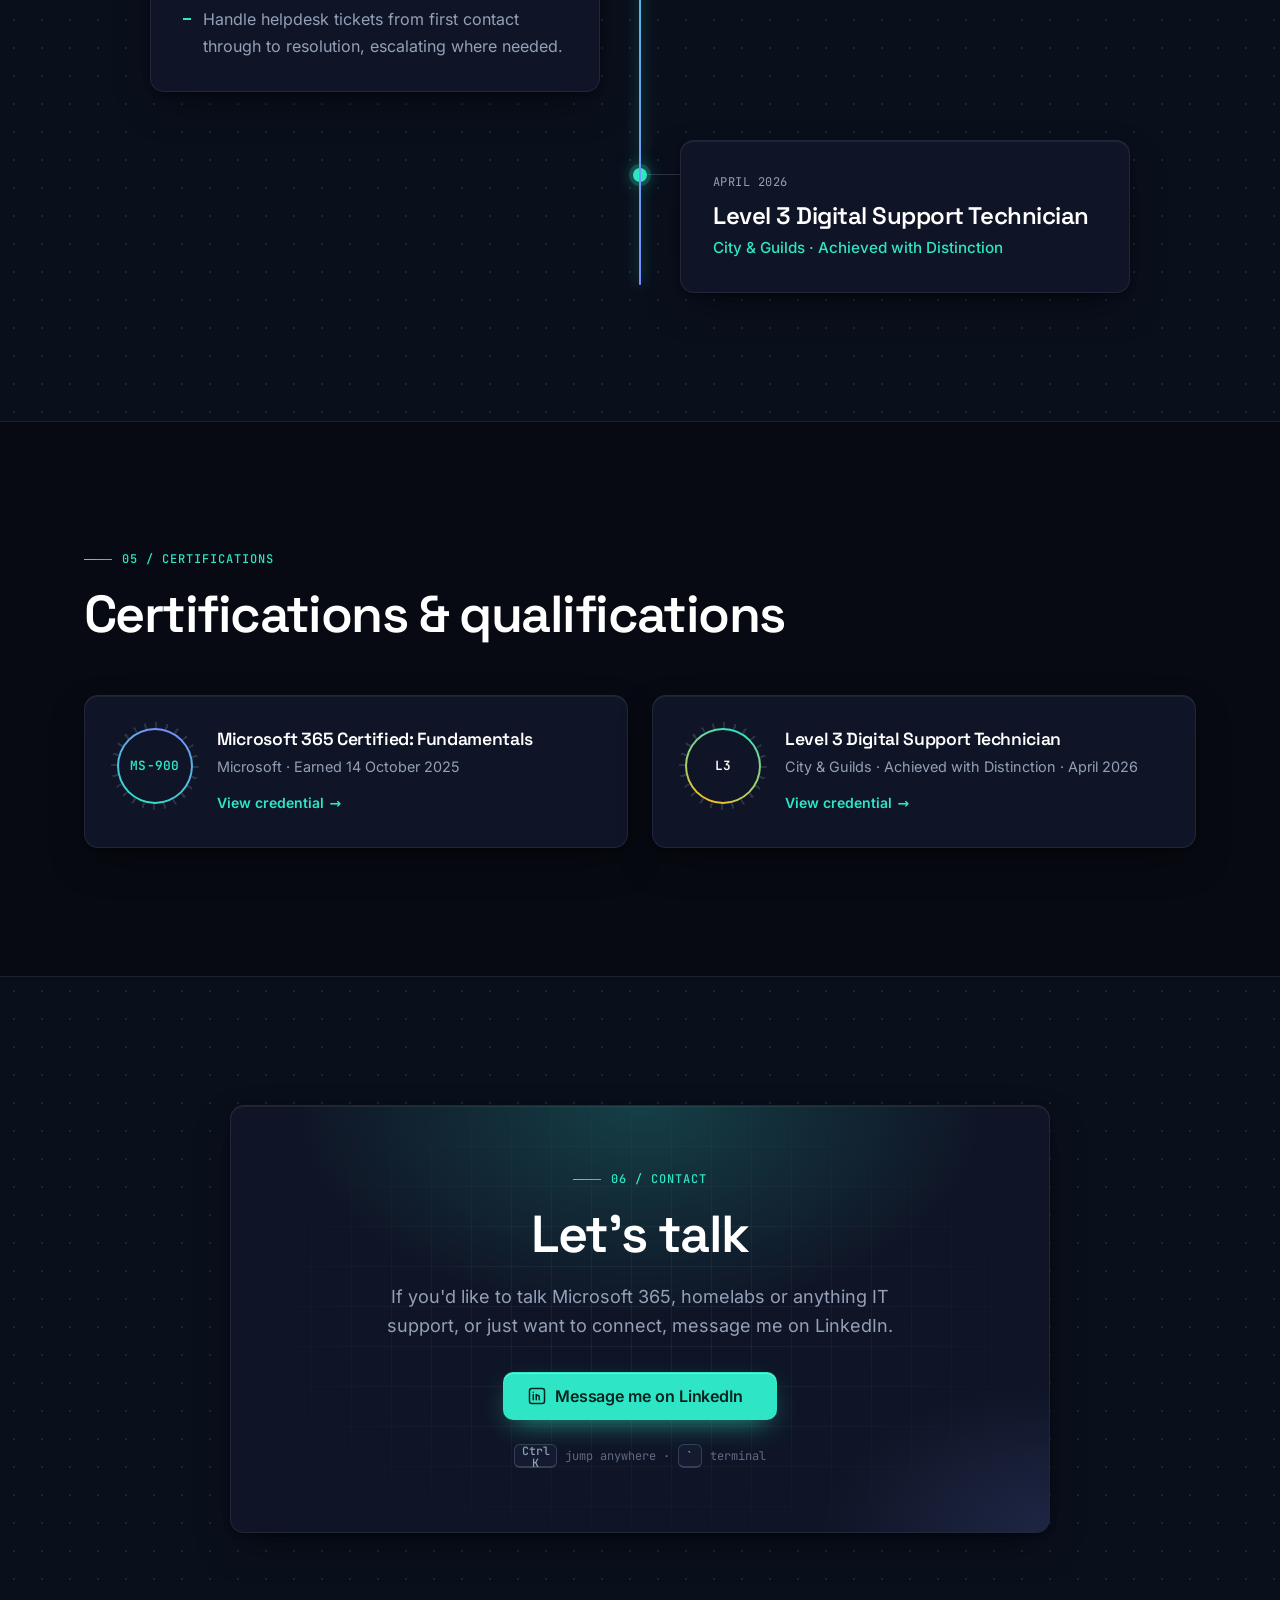
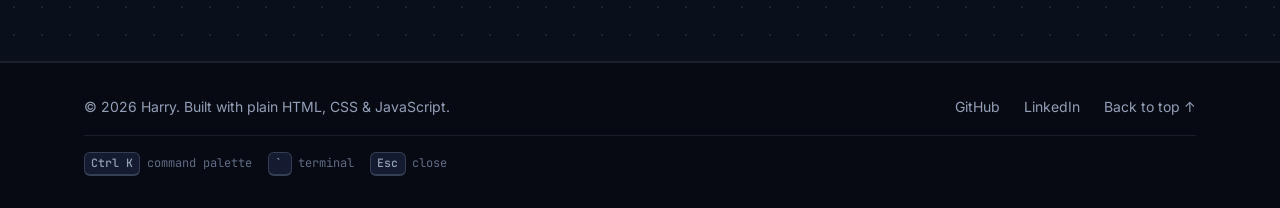
==== commit 12692217: "Phase 2: rebuild the design system - New token set (dark and light): surfaces, text, one signal acce" ====
--- a/index.html
+++ b/index.html
@@ -13,7 +13,9 @@
   <title>Harry | Tier I Support Analyst &amp; Dispatcher</title>
   <meta name="description" content="Harry – Tier I Support Analyst &amp; Dispatcher at Offsite Cloud, an Essex MSP, with over two years' hands-on experience in multi-tenant Microsoft 365, Intune, Entra ID and Windows support. Working towards 2nd line.">
   <meta name="author" content="Harry">
-  <meta name="theme-color" content="#090d16">
+  <meta name="theme-color" content="#070a12" media="(prefers-color-scheme: dark)">
+  <meta name="theme-color" content="#f6f8fc" media="(prefers-color-scheme: light)">
+  <meta name="color-scheme" content="dark light">
   <link rel="canonical" href="https://harrylyle07.github.io/">
 
   <!-- Open Graph (LinkedIn, Facebook, Slack, Teams, etc.) -->
@@ -45,25 +47,32 @@
   <link rel="apple-touch-icon" href="assets/apple-touch-icon.png">
   <link rel="manifest" href="assets/site.webmanifest">
 
-  <!-- Fonts -->
-  <link rel="preconnect" href="https://fonts.googleapis.com">
-  <link rel="preconnect" href="https://fonts.gstatic.com" crossorigin>
-  <link href="https://fonts.googleapis.com/css2?family=Inter:wght@400;500;600;700;800&family=JetBrains+Mono:wght@400;500;600&display=swap" rel="stylesheet">
-
-  <!-- Apply saved theme before paint to avoid a flash -->
+  <!-- Fonts are self-hosted (assets/fonts). Preload the two that paint first. -->
+  <link rel="preload" href="assets/fonts/space-grotesk-latin-var.woff2" as="font" type="font/woff2" crossorigin>
+  <link rel="preload" href="assets/fonts/inter-latin-var.woff2" as="font" type="font/woff2" crossorigin>
+
+  <!-- Before paint: mark JS available, restore the saved theme, and skip the
+       boot loader if it has already run this session. The safety timer makes
+       sure content is never left hidden if a script fails to load. -->
   <script>
     (function () {
-      document.documentElement.classList.add('js');
+      var d = document.documentElement;
+      d.classList.add('js');
       try {
         var t = localStorage.getItem('theme');
-        if (t === 'light' || t === 'dark') document.documentElement.setAttribute('data-theme', t);
+        if (t === 'light' || t === 'dark') d.setAttribute('data-theme', t);
+        if (sessionStorage.getItem('booted')) d.classList.add('booted');
       } catch (e) {}
+      window.__revealSafety = setTimeout(function () { d.classList.add('reveal-all'); }, 3500);
     })();
   </script>
-
-  <link rel="stylesheet" href="css/styles.css?v=2">
-  <link rel="stylesheet" href="css/print.css?v=2" media="print">
-  <script src="js/main.js?v=2" defer></script>
+  <style>.reveal-all [data-reveal],.reveal-all [data-hero-in]{opacity:1!important;translate:none!important}</style>
+
+  <link rel="stylesheet" href="css/styles.css?v=3">
+  <link rel="stylesheet" href="css/print.css?v=3" media="print">
+  <script src="js/vendor/gsap.min.js" defer></script>
+  <script src="js/vendor/ScrollTrigger.min.js" defer></script>
+  <script src="js/main.js?v=3" defer></script>
 
   <!-- Structured data for search engines -->
   <script type="application/ld+json">
@@ -74,16 +83,58 @@
     "jobTitle": "Tier I Support Analyst & Dispatcher",
     "worksFor": { "@type": "Organization", "name": "Offsite Cloud" },
     "url": "https://harrylyle07.github.io/",
+    "image": "https://harrylyle07.github.io/assets/og-image.png",
     "sameAs": [
       "https://www.linkedin.com/in/harry-lyle-868854328/",
       "https://github.com/harrylyle07"
     ],
-    "knowsAbout": ["Microsoft 365", "Exchange Online", "Entra ID", "Intune", "SharePoint", "Windows 10/11", "PowerShell", "Proxmox VE"]
+    "knowsAbout": ["Microsoft 365", "Exchange Online", "Entra ID", "Intune", "SharePoint", "Windows 10/11", "PowerShell", "Proxmox VE", "Active Directory", "Group Policy", "VLANs"],
+    "hasCredential": [
+      {
+        "@type": "EducationalOccupationalCredential",
+        "name": "Microsoft 365 Certified: Fundamentals (MS-900)",
+        "credentialCategory": "certification",
+        "recognizedBy": { "@type": "Organization", "name": "Microsoft" },
+        "url": "https://learn.microsoft.com/api/credentials/share/en-us/HarryLyle07/47EF6E8900F0A8FF?sharingId=82D4ED4172030532"
+      },
+      {
+        "@type": "EducationalOccupationalCredential",
+        "name": "Level 3 Digital Support Technician",
+        "credentialCategory": "qualification",
+        "recognizedBy": { "@type": "Organization", "name": "City & Guilds" },
+        "url": "https://digitalcredentials.cityandguilds.com/b5383aba-2abe-4e74-896e-ac8e33bf4072#acc.02UgBwmb"
+      }
+    ]
   }
   </script>
 </head>
 <body>
   <a class="skip-link" href="#main">Skip to content</a>
+
+  <!-- =========================================================
+       BOOT LOADER (terminal-style intro, first visit per session only,
+       skippable; removed entirely for returning visitors and no-JS)
+       ========================================================= -->
+  <div class="boot" id="boot" role="status" aria-live="polite" aria-label="Loading">
+    <div class="boot-window">
+      <div class="boot-bar" aria-hidden="true">
+        <span class="win-dots"><i></i><i></i><i></i></span>
+        <span class="boot-title">harry@portfolio: ~ — boot</span>
+      </div>
+      <ol class="boot-lines" aria-hidden="true">
+        <li class="boot-line"><span class="b-status">[ .. ]</span><span>Initialising portfolio</span></li>
+        <li class="boot-line"><span class="b-status">[ .. ]</span><span>Loading modules: m365, intune, entra, proxmox</span></li>
+        <li class="boot-line"><span class="b-status">[ .. ]</span><span>Mounting homelab</span></li>
+        <li class="boot-line"><span class="b-status">[ .. ]</span><span>Ready</span></li>
+        <li class="boot-line boot-prompt"><span class="b-ps">harry@portfolio:~$</span><span class="boot-cursor"></span></li>
+      </ol>
+      <div class="boot-foot">
+        <span class="boot-progress" aria-hidden="true"><i></i></span>
+        <button class="boot-skip" type="button">Skip <span aria-hidden="true">(Esc)</span></button>
+      </div>
+    </div>
+  </div>
+
   <div class="scroll-progress" aria-hidden="true"></div>
 
   <!-- =========================================================
@@ -97,10 +148,6 @@
       </a>
 
       <nav class="site-nav" aria-label="Main">
-        <button class="nav-toggle" type="button" aria-expanded="false" aria-controls="nav-menu">
-          <span class="visually-hidden">Menu</span>
-          <span class="nav-toggle-bar" aria-hidden="true"></span>
-        </button>
         <ul class="nav-menu" id="nav-menu">
           <li><a href="#about">About</a></li>
           <li><a href="#skills">Skills</a></li>
@@ -111,10 +158,20 @@
         </ul>
       </nav>
 
-      <button class="theme-toggle" type="button" aria-label="Switch to light mode">
-        <svg class="icon-sun" viewBox="0 0 24 24" aria-hidden="true"><circle cx="12" cy="12" r="4"/><path d="M12 2v2M12 20v2M4.93 4.93l1.41 1.41M17.66 17.66l1.41 1.41M2 12h2M20 12h2M6.34 17.66l-1.41 1.41M19.07 4.93l-1.41 1.41"/></svg>
-        <svg class="icon-moon" viewBox="0 0 24 24" aria-hidden="true"><path d="M21 12.79A9 9 0 1 1 11.21 3 7 7 0 0 0 21 12.79z"/></svg>
-      </button>
+      <div class="header-actions">
+        <button class="icon-btn palette-btn" type="button" data-palette-open aria-label="Open command palette" aria-keyshortcuts="Control+K Meta+K">
+          <span class="palette-btn-label">Jump to</span>
+          <span class="kbd" aria-hidden="true"><span data-mod-key>Ctrl</span> K</span>
+        </button>
+        <button class="theme-toggle" type="button" aria-label="Switch to light mode">
+          <svg class="icon-sun" viewBox="0 0 24 24" aria-hidden="true"><circle cx="12" cy="12" r="4"/><path d="M12 2v2M12 20v2M4.93 4.93l1.41 1.41M17.66 17.66l1.41 1.41M2 12h2M20 12h2M6.34 17.66l-1.41 1.41M19.07 4.93l-1.41 1.41"/></svg>
+          <svg class="icon-moon" viewBox="0 0 24 24" aria-hidden="true"><path d="M21 12.79A9 9 0 1 1 11.21 3 7 7 0 0 0 21 12.79z"/></svg>
+        </button>
+        <button class="nav-toggle" type="button" aria-expanded="false" aria-controls="nav-menu">
+          <span class="visually-hidden">Menu</span>
+          <span class="nav-toggle-bar" aria-hidden="true"></span>
+        </button>
+      </div>
     </div>
   </header>
 
@@ -125,69 +182,66 @@
          ========================================================= -->
     <section class="hero" id="hero" aria-labelledby="hero-title">
       <div class="hero-bg" aria-hidden="true">
-        <div class="hero-grid"></div>
-        <!-- Animated network background (desktop + mouse only; drawn by js/main.js) -->
+        <div class="hero-grid" data-parallax="0.15"></div>
+        <!-- Animated network background, drawn by js/network.js (static frame on touch devices) -->
         <canvas class="hero-network"></canvas>
-        <div class="hero-glow hero-glow-1"></div>
-        <div class="hero-glow hero-glow-2"></div>
+        <div class="hero-glow hero-glow-1" data-parallax="0.3"></div>
+        <div class="hero-glow hero-glow-2" data-parallax="0.2"></div>
       </div>
 
       <div class="container hero-inner">
-       <div class="hero-copy">
-        <p class="hero-status reveal">
-          <span class="status-dot" aria-hidden="true"></span>
-          Tier I Support &middot; building towards 2nd line
-        </p>
-        <!-- Typing effect: edit the phrases in data-phrases (and the matching
-             sizer spans, which reserve space so the layout doesn't jump).
-             The first phrase is what shows without JavaScript / with reduced motion. -->
-        <h1 class="hero-title reveal" id="hero-title">
-          <span class="hero-hello">Hi, I'm <span class="shimmer">Harry</span>.</span>
-          <span class="typed-wrap">
-            <span class="visually-hidden">Tier I Support Analyst &amp; Dispatcher</span>
-            <span class="typed-sizer" aria-hidden="true">
-              <span>Tier I Support Analyst &amp; Dispatcher</span>
-              <span>Microsoft 365 Administrator</span>
-              <span>Homelab Enthusiast</span>
+        <div class="hero-copy">
+          <p class="hero-status" data-hero-in>
+            <span class="status-dot" aria-hidden="true"></span>
+            Tier I Support &middot; building towards 2nd line
+          </p>
+          <!-- Typing effect: edit the phrases in data-phrases (and the matching
+               sizer spans, which reserve space so the layout doesn't jump).
+               The first phrase is what shows without JavaScript / with reduced motion. -->
+          <h1 class="hero-title" id="hero-title" data-hero-in>
+            <span class="hero-hello"><span data-scramble>Hi, I'm</span> <span class="hero-name gradient-text" data-scramble>Harry</span>.</span>
+            <span class="typed-wrap">
+              <span class="visually-hidden">Tier I Support Analyst &amp; Dispatcher</span>
+              <span class="typed-sizer" aria-hidden="true">
+                <span>Tier I Support Analyst &amp; Dispatcher</span>
+                <span>Microsoft 365 Administrator</span>
+                <span>Homelab Enthusiast</span>
+              </span>
+              <span class="typed-line" aria-hidden="true"><span class="typed" data-phrases='["Tier I Support Analyst &amp; Dispatcher", "Microsoft 365 Administrator", "Homelab Enthusiast"]'>Tier I Support Analyst &amp; Dispatcher</span><span class="typed-caret"></span></span>
             </span>
-            <span class="typed-line" aria-hidden="true"><span class="typed" data-phrases='["Tier I Support Analyst &amp; Dispatcher", "Microsoft 365 Administrator", "Homelab Enthusiast"]'>Tier I Support Analyst &amp; Dispatcher</span><span class="typed-caret"></span></span>
-          </span>
-        </h1>
-        <p class="hero-pitch reveal">
-          Over two years of hands-on MSP experience across multiple Microsoft&nbsp;365 tenants,
-          owning issues from first contact to fix, and building towards 2nd line.
-        </p>
-        <div class="hero-actions reveal">
-          <a class="btn btn-primary" href="#projects">View projects <span class="arrow" aria-hidden="true">&rarr;</span></a>
-          <a class="btn btn-ghost" href="#contact">Contact me</a>
+          </h1>
+          <p class="hero-pitch" data-hero-in>
+            Over two years of hands-on MSP experience across multiple Microsoft&nbsp;365 tenants,
+            owning issues from first contact to fix, and building towards 2nd line.
+          </p>
+          <div class="hero-actions" data-hero-in>
+            <a class="btn btn-primary" href="#projects" data-magnetic>View projects <span class="arrow" aria-hidden="true">&rarr;</span></a>
+            <a class="btn btn-ghost" href="#contact" data-magnetic>Contact me</a>
+          </div>
+          <!-- Stats row. Numbers inside data-count="…" count up on scroll. Only use real numbers. -->
+          <ul class="hero-stats" aria-label="At a glance" data-hero-in>
+            <li class="stat">
+              <span class="stat-value"><span data-count="2">2</span>+</span>
+              <span class="stat-label">Years in IT support</span>
+            </li>
+            <li class="stat">
+              <span class="stat-value">MS-900</span>
+              <span class="stat-label">Microsoft 365 certified</span>
+            </li>
+            <li class="stat">
+              <span class="stat-value">Distinction</span>
+              <span class="stat-label">Level 3 Digital Support Technician</span>
+            </li>
+          </ul>
         </div>
-        <!-- Stats row. Numbers inside data-count="…" count up on scroll. Only use real numbers. -->
-        <ul class="hero-stats reveal" aria-label="At a glance">
-          <li class="stat">
-            <span class="stat-value"><span data-count="2">2</span>+</span>
-            <span class="stat-label">Years in IT support</span>
-          </li>
-          <li class="stat">
-            <span class="stat-value">MS-900</span>
-            <span class="stat-label">Microsoft 365 certified</span>
-          </li>
-          <li class="stat">
-            <span class="stat-value">Distinction</span>
-            <span class="stat-label">Level 3 Digital Support Technician</span>
-          </li>
-        </ul>
-       </div>
 
         <!-- Lab status console: a decorative dashboard built from the homelab facts
              (service names and hardware only; no made-up numbers). Hidden from
              screen readers; the same facts are in the Projects section. -->
-        <div class="hero-visual reveal" aria-hidden="true">
-          <figure class="hero-photo">
-            <img src="assets/photos/switch-cables.jpg" alt="" width="1600" height="1067" fetchpriority="high" decoding="async">
-          </figure>
-          <div class="console card" data-tilt data-tilt-max="3">
+        <div class="hero-visual" aria-hidden="true" data-hero-in>
+          <div class="console card" data-tilt data-tilt-max="4">
             <div class="console-bar">
-              <span class="build-log-dots"><i></i><i></i><i></i></span>
+              <span class="win-dots"><i></i><i></i><i></i></span>
               <span class="console-title">homelab · status</span>
               <span class="console-live"><i></i>live</span>
             </div>
@@ -233,34 +287,15 @@
               <span class="console-foot-text">Zyxel USG FLEX 200 · GS1920-24</span>
               <span class="c-tag">VLAN isolated</span>
             </div>
+            <div class="console-badges">
+              <span class="c-badge"><span class="chip-icon">&#10003;</span>MS-900 certified</span>
+              <span class="c-badge"><span class="chip-icon">&#9733;</span>Level 3 · Distinction</span>
+            </div>
           </div>
-          <div class="hero-chip hero-chip-1"><span class="chip-icon">&#10003;</span>MS-900 certified</div>
-          <div class="hero-chip hero-chip-2"><span class="chip-icon">&#9733;</span>Level 3 · Distinction</div>
         </div>
       </div>
-    </section>
-
-    <!-- =========================================================
-         TECHNOLOGY STRIP (scrolls slowly; pauses on hover)
-         Add/remove <li> items here. The JS duplicates them for the loop.
-         ========================================================= -->
-    <section class="marquee" aria-label="Technologies I work with">
-      <div class="marquee-track">
-        <ul class="marquee-list">
-          <li>Microsoft 365</li>
-          <li>Exchange Online</li>
-          <li>Entra ID</li>
-          <li>Intune</li>
-          <li>SharePoint</li>
-          <li>Windows 10/11</li>
-          <li>PowerShell</li>
-          <li>Proxmox VE</li>
-          <li>Virtual machines</li>
-          <li>Containers</li>
-          <li>Networking</li>
-          <li>Helpdesk &amp; escalations</li>
-        </ul>
-      </div>
+
+      <div class="hero-scroll" aria-hidden="true"><span>scroll</span><i></i></div>
     </section>
 
     <!-- =========================================================
@@ -268,13 +303,13 @@
          ========================================================= -->
     <section class="section" id="about" aria-labelledby="about-title">
       <div class="container">
-        <header class="section-head reveal" data-num="01">
+        <header class="section-head" data-reveal>
           <p class="eyebrow">01 / About</p>
-          <h2 class="section-title" id="about-title">About me</h2>
+          <h2 class="section-title" id="about-title" data-decode>About me</h2>
         </header>
 
         <div class="about-grid">
-          <div class="about-text reveal">
+          <div class="about-text" data-reveal>
             <p>
               I'm a Tier I Support Analyst &amp; Dispatcher at Offsite Cloud, a managed service provider in Essex, where I've spent
               over two years supporting a range of client businesses. Day to day I administer
@@ -292,33 +327,73 @@
             </p>
           </div>
 
-          <!-- Illustration card. EDIT: swap for a photo of your own lab when you have one (keep the width/height and update the alt text). -->
-          <figure class="photo-card card reveal" data-tilt data-tilt-max="3">
-            <img src="assets/photos/switch-ports.jpg" alt="Illustration of a managed network switch with cables plugged into its ports" width="1600" height="1067" loading="lazy" decoding="async">
-            <figcaption>
-              <span class="photo-label">Networking &amp; VLANs</span>
-              <span class="photo-credit">Illustration</span>
-            </figcaption>
-          </figure>
+          <!-- Profile card: a terminal-styled summary of the facts in the paragraphs above. -->
+          <aside class="card profile-card" data-tilt data-tilt-max="3" data-reveal aria-label="Profile summary">
+            <div class="console-bar" aria-hidden="true">
+              <span class="win-dots"><i></i><i></i><i></i></span>
+              <span class="console-title">harry@portfolio: ~</span>
+            </div>
+            <div class="profile-body">
+              <p class="profile-cmd" aria-hidden="true"><span class="ps">$</span>whoami <strong>--verbose</strong></p>
+              <dl class="profile-rows">
+                <div><dt>name</dt><dd><strong>Harry</strong></dd></div>
+                <div><dt>role</dt><dd>Tier I Support Analyst &amp; Dispatcher</dd></div>
+                <div><dt>company</dt><dd>Offsite Cloud · Managed service provider, Essex</dd></div>
+                <div><dt>since</dt><dd>July 2024</dd></div>
+                <div><dt>stack</dt><dd>Microsoft 365 · Exchange Online · Entra ID · Intune · SharePoint · Windows 10/11</dd></div>
+                <div><dt>homelab</dt><dd>Proxmox VE · since July 2026</dd></div>
+                <div><dt>goal</dt><dd class="v-accent">working towards 2nd line</dd></div>
+              </dl>
+            </div>
+            <p class="profile-foot" aria-hidden="true"><span class="ps">harry@portfolio:~$</span><span class="log-cursor"></span></p>
+          </aside>
         </div>
       </div>
     </section>
 
     <!-- =========================================================
          3. SKILLS
-         Each card = one group. Add/remove <li> items freely.
+         Two marquee rows (scrolling opposite ways, paused on hover),
+         then one card per skill group. Add/remove <li> items freely.
          ========================================================= -->
     <section class="section section-alt" id="skills" aria-labelledby="skills-title">
       <div class="container">
-        <header class="section-head reveal" data-num="02">
+        <header class="section-head" data-reveal>
           <p class="eyebrow">02 / Skills</p>
-          <h2 class="section-title" id="skills-title">What I work with</h2>
+          <h2 class="section-title" id="skills-title" data-decode>What I work with</h2>
           <p class="section-intro">The tools and platforms I use day to day, and the ones I'm building depth in through my homelab.</p>
         </header>
 
+        <div class="marquee-group" aria-label="Technologies I work with" data-reveal>
+          <div class="marquee">
+            <div class="marquee-track">
+              <ul class="marquee-list">
+                <li>Microsoft 365</li>
+                <li>Exchange Online</li>
+                <li>Entra ID</li>
+                <li>Intune</li>
+                <li>SharePoint</li>
+                <li>Windows 10/11</li>
+              </ul>
+            </div>
+          </div>
+          <div class="marquee marquee-reverse">
+            <div class="marquee-track">
+              <ul class="marquee-list">
+                <li>PowerShell</li>
+                <li>Proxmox VE</li>
+                <li>Virtual machines</li>
+                <li>Containers</li>
+                <li>Networking</li>
+                <li>Helpdesk &amp; escalations</li>
+              </ul>
+            </div>
+          </div>
+        </div>
+
         <div class="card-grid skills-grid">
           <!-- Skill group: Microsoft 365 & Identity (wide card) -->
-          <article class="card skill-card skill-card-wide reveal" data-tilt>
+          <article class="card skill-card skill-card-wide" data-tilt data-reveal>
             <div class="card-icon" aria-hidden="true">
               <svg viewBox="0 0 24 24"><path d="M12 2 4 5v6c0 5 3.4 9.3 8 11 4.6-1.7 8-6 8-11V5l-8-3z"/><circle cx="12" cy="10" r="2.5"/><path d="M8.5 16a3.5 3.5 0 0 1 7 0"/></svg>
             </div>
@@ -333,7 +408,7 @@
           </article>
 
           <!-- Skill group: Endpoints & Support -->
-          <article class="card skill-card reveal" data-tilt>
+          <article class="card skill-card" data-tilt data-reveal>
             <div class="card-icon" aria-hidden="true">
               <svg viewBox="0 0 24 24"><rect x="2" y="3" width="20" height="14" rx="2"/><path d="M8 21h8M12 17v4"/></svg>
             </div>
@@ -346,7 +421,7 @@
           </article>
 
           <!-- Skill group: Virtualisation & Homelab -->
-          <article class="card skill-card reveal" data-tilt>
+          <article class="card skill-card" data-tilt data-reveal>
             <div class="card-icon" aria-hidden="true">
               <svg viewBox="0 0 24 24"><rect x="3" y="3" width="18" height="7" rx="1.5"/><rect x="3" y="14" width="18" height="7" rx="1.5"/><path d="M7 6.5h.01M7 17.5h.01"/></svg>
             </div>
@@ -361,7 +436,7 @@
 
           <!-- Skill group: Networking & Security basics
                EDIT: these items are suggestions; keep only what you're confident discussing in an interview -->
-          <article class="card skill-card reveal" data-tilt>
+          <article class="card skill-card" data-tilt data-reveal>
             <div class="card-icon" aria-hidden="true">
               <svg viewBox="0 0 24 24"><circle cx="12" cy="12" r="9"/><path d="M3 12h18M12 3a14 14 0 0 1 0 18M12 3a14 14 0 0 0 0 18"/></svg>
             </div>
@@ -375,7 +450,7 @@
 
           <!-- Skill group: Scripting
                EDIT: add the specific modules/tasks you've used PowerShell for -->
-          <article class="card skill-card reveal" data-tilt>
+          <article class="card skill-card" data-tilt data-reveal>
             <div class="card-icon" aria-hidden="true">
               <svg viewBox="0 0 24 24"><rect x="2" y="4" width="20" height="16" rx="2"/><path d="m6 9 3 3-3 3M12 15h6"/></svg>
             </div>
@@ -395,17 +470,17 @@
          ========================================================= -->
     <section class="section section-glow" id="projects" aria-labelledby="projects-title">
       <div class="container">
-        <header class="section-head reveal" data-num="03">
+        <header class="section-head" data-reveal>
           <p class="eyebrow">03 / Projects &amp; Lab</p>
-          <h2 class="section-title" id="projects-title">Projects &amp; lab work</h2>
+          <h2 class="section-title" id="projects-title" data-decode>Projects &amp; lab work</h2>
           <p class="section-intro">Outside work I run a Proxmox homelab to build hands-on experience with virtualisation, networking, Active Directory and monitoring.</p>
         </header>
 
         <!-- Featured project: one wide card.
              To show several projects instead, see "Adding a new project" in README.md. -->
-        <article class="card project-card project-featured reveal" data-tilt data-tilt-max="1.5">
+        <article class="card project-card project-featured" data-tilt data-tilt-max="1.5" data-reveal>
           <figure class="featured-cover" aria-hidden="true">
-            <img src="assets/photos/rack-dark.jpg" alt="" width="1600" height="900" loading="lazy" decoding="async">
+            <img src="assets/photos/rack-dark.webp" srcset="assets/photos/rack-dark-800.webp 800w, assets/photos/rack-dark.webp 1600w" sizes="(max-width: 1160px) 100vw, 1160px" alt="" width="1600" height="900" loading="lazy" decoding="async" data-parallax="0.12">
             <span class="photo-credit">Illustration</span>
           </figure>
           <div class="featured-main">
@@ -440,18 +515,18 @@
          ========================================================= -->
     <section class="section section-alt" id="experience" aria-labelledby="experience-title">
       <div class="container">
-        <header class="section-head reveal" data-num="04">
+        <header class="section-head" data-reveal>
           <p class="eyebrow">04 / Experience</p>
-          <h2 class="section-title" id="experience-title">Experience</h2>
+          <h2 class="section-title" id="experience-title" data-decode>Experience</h2>
         </header>
 
         <!-- The line "draws" itself as you scroll (js/main.js sets --draw on the list) -->
         <ol class="timeline">
 
           <!-- Timeline entry: current role -->
-          <li class="timeline-item reveal">
+          <li class="timeline-item" data-reveal data-reveal-from="left">
             <span class="timeline-dot" aria-hidden="true"></span>
-            <div class="card timeline-card">
+            <div class="card timeline-card" data-tilt data-tilt-max="2">
               <p class="timeline-date">July 2024 – Present</p>
               <h3>Tier I Support Analyst &amp; Dispatcher</h3>
               <p class="timeline-org">Offsite Cloud · Managed service provider, Essex</p>
@@ -465,9 +540,9 @@
           </li>
 
           <!-- Timeline entry: Level 3 qualification -->
-          <li class="timeline-item reveal">
+          <li class="timeline-item" data-reveal data-reveal-from="right">
             <span class="timeline-dot" aria-hidden="true"></span>
-            <div class="card timeline-card">
+            <div class="card timeline-card" data-tilt data-tilt-max="2">
               <p class="timeline-date"><time datetime="2026-04">April 2026</time></p>
               <h3>Level 3 Digital Support Technician</h3>
               <p class="timeline-org">City &amp; Guilds · Achieved with Distinction</p>
@@ -485,14 +560,15 @@
          ========================================================= -->
     <section class="section" id="certifications" aria-labelledby="certs-title">
       <div class="container">
-        <header class="section-head reveal" data-num="05">
+        <header class="section-head" data-reveal>
           <p class="eyebrow">05 / Certifications</p>
-          <h2 class="section-title" id="certs-title">Certifications &amp; qualifications</h2>
+          <h2 class="section-title" id="certs-title" data-decode>Certifications &amp; qualifications</h2>
         </header>
 
         <div class="card-grid certs-grid">
           <!-- Cert: MS-900. The whole card links to the Microsoft Learn credential. -->
-          <article class="card cert-card cert-card-linked reveal">
+          <article class="card cert-card cert-card-linked" data-tilt data-tilt-max="3" data-reveal>
+            <span class="shine" aria-hidden="true"></span>
             <div class="cert-badge" aria-hidden="true"><span>MS-900</span></div>
             <div class="cert-body" data-print-url="learn.microsoft.com/api/credentials/share/en-us/HarryLyle07/47EF6E8900F0A8FF">
               <h3><a class="card-link" href="https://learn.microsoft.com/api/credentials/share/en-us/HarryLyle07/47EF6E8900F0A8FF?sharingId=82D4ED4172030532" target="_blank" rel="noopener noreferrer">Microsoft 365 Certified: Fundamentals<span class="visually-hidden"> (view credential on Microsoft Learn, opens in a new tab)</span></a></h3>
@@ -502,7 +578,8 @@
           </article>
 
           <!-- Qualification: Level 3. The whole card links to the City & Guilds digital credential. -->
-          <article class="card cert-card cert-card-linked reveal">
+          <article class="card cert-card cert-card-linked" data-tilt data-tilt-max="3" data-reveal>
+            <span class="shine" aria-hidden="true"></span>
             <div class="cert-badge cert-badge-alt" aria-hidden="true"><span>L3</span></div>
             <div class="cert-body" data-print-url="digitalcredentials.cityandguilds.com/b5383aba-2abe-4e74-896e-ac8e33bf4072">
               <h3><a class="card-link" href="https://digitalcredentials.cityandguilds.com/b5383aba-2abe-4e74-896e-ac8e33bf4072#acc.02UgBwmb" target="_blank" rel="noopener noreferrer">Level 3 Digital Support Technician<span class="visually-hidden"> (view credential on City &amp; Guilds, opens in a new tab)</span></a></h3>
@@ -520,17 +597,19 @@
          ========================================================= -->
     <section class="section section-alt section-glow" id="contact" aria-labelledby="contact-title">
       <div class="container">
-        <div class="contact-card card reveal">
+        <div class="contact-card card" data-reveal>
           <div class="contact-glow" aria-hidden="true"></div>
+          <div class="contact-grid" aria-hidden="true"></div>
           <p class="eyebrow">06 / Contact</p>
-          <h2 class="section-title" id="contact-title">Let's talk</h2>
+          <h2 class="section-title" id="contact-title" data-decode>Let's talk</h2>
           <p class="section-intro">If you'd like to talk Microsoft 365, homelabs or anything IT support, or just want to connect, message me on LinkedIn.</p>
           <div class="contact-actions">
-            <a class="btn btn-primary" href="https://www.linkedin.com/in/harry-lyle-868854328/" target="_blank" rel="noopener noreferrer">
+            <a class="btn btn-primary" href="https://www.linkedin.com/in/harry-lyle-868854328/" target="_blank" rel="noopener noreferrer" data-magnetic>
               <svg viewBox="0 0 24 24" aria-hidden="true"><rect x="2" y="2" width="20" height="20" rx="3"/><path d="M7 10v7M7 7h.01M11 17v-4a2 2 0 0 1 4 0v4M11 10v7"/></svg>
               Message me on LinkedIn<span class="visually-hidden"> (opens in a new tab)</span>
             </a>
           </div>
+          <p class="contact-hint" aria-hidden="true"><span class="kbd"><span data-mod-key>Ctrl</span> K</span> jump anywhere &middot; <span class="kbd">`</span> terminal</p>
         </div>
       </div>
     </section>
@@ -547,11 +626,17 @@
         <li><a href="https://www.linkedin.com/in/harry-lyle-868854328/" target="_blank" rel="noopener noreferrer">LinkedIn<span class="visually-hidden"> (opens in a new tab)</span></a></li>
         <li><a href="#hero">Back to top &uarr;</a></li>
       </ul>
+      <p class="footer-keys" aria-hidden="true">
+        <span><span class="kbd"><span data-mod-key>Ctrl</span> K</span> command palette</span>
+        <span><span class="kbd">`</span> terminal</span>
+        <span><span class="kbd">Esc</span> close</span>
+      </p>
     </div>
   </footer>
 
   <button class="back-to-top" type="button" aria-label="Back to top">
-    <svg viewBox="0 0 24 24" aria-hidden="true"><path d="M12 19V5M5 12l7-7 7 7"/></svg>
+    <svg class="btt-ring" viewBox="0 0 48 48" aria-hidden="true"><circle class="btt-track" cx="24" cy="24" r="22"/><circle class="btt-bar" cx="24" cy="24" r="22"/></svg>
+    <svg class="btt-arrow" viewBox="0 0 24 24" aria-hidden="true"><path d="M12 19V5M5 12l7-7 7 7"/></svg>
   </button>
 </body>
 </html>
--- a/css/styles.css
+++ b/css/styles.css
@@ -1,139 +1,171 @@
 /* ==========================================================================
-   Harry – Portfolio styles
+   Harry – Portfolio styles (v3, "network operations centre, after hours")
    --------------------------------------------------------------------------
-   1.  Design tokens (colours per theme, then spacing / type / radii / shadows)
-   2.  Base, reset, focus, texture
-   3.  Layout helpers
-   4.  Scroll progress bar, header & navigation
-   5.  Buttons, tags, links
-   6.  Hero (grid, glows, network canvas, shimmer, typing, stats)
-   7.  Technology marquee
-   8.  Sections & cards (glow border, tilt)
-   9.  About / Skills / Projects / Timeline / Certs / Contact
-   10. Footer & back-to-top
-   11. Project write-up pages (article, build log, architecture diagram)
-   12. 404 page
-   13. Theme transition, scroll reveal & reduced motion
-   14. Responsive
+    1. Design tokens: colour (dark / light), type, spacing, radii, shadows,
+       z-index layers, easing & durations
+    2. Fonts (self-hosted, variable, latin subset)
+    3. Base, reset, focus, selection, texture
+    4. Utilities & helpers
+    5. Boot loader (terminal-style intro)
+    6. Scroll progress, header, navigation
+    7. Buttons, tags, keyboard hints, links
+    8. Hero (grid, glows, canvas, headline, typed role, stats, lab console)
+    9. Sections & headings
+   10. Cards (spotlight glow, tilt)
+   11. About (text + profile card)
+   12. Skills (double marquee + bento grid)
+   13. Projects (featured case card)
+   14. Experience (alternating timeline that draws itself)
+   15. Certifications (seal badges, holographic shine)
+   16. Contact band
+   17. Footer, back-to-top ring
+   18. Command palette
+   19. Terminal easter egg
+   20. Custom cursor
+   21. Article pages (homelab): header, banner, prose, build log, diagram
+   22. 404 page (terminal error)
+   23. View transitions (theme sweep, page transitions)
+   24. Scroll reveal states
+   25. Reduced motion & touch
+   26. Responsive
    Print styles live in css/print.css.
    ========================================================================== */
 
 /* 1. Design tokens ---------------------------------------------------------- */
 :root,
 :root[data-theme="dark"] {
+  color-scheme: dark;
+
   /* Surfaces */
-  --bg: #090d16;
-  --bg-alt: #0c1220;
-  --surface: #10172a;
-  --surface-2: #151e35;
-  --surface-glass: rgba(16, 23, 42, 0.55);
-  --header-bg: rgba(9, 13, 22, 0.62);
-  --border: rgba(148, 163, 184, 0.12);
-  --border-strong: rgba(148, 163, 184, 0.24);
+  --bg: #070a12;
+  --bg-2: #0a0f1c;
+  --surface: #0f1526;
+  --surface-2: #141b30;
+  --surface-3: #1a2340;
+  --surface-glass: rgba(15, 21, 38, 0.62);
+  --header-bg: rgba(7, 10, 18, 0.66);
+  --border: rgba(154, 170, 200, 0.12);
+  --border-strong: rgba(154, 170, 200, 0.24);
+  --highlight: rgba(255, 255, 255, 0.06);
 
   /* Text */
-  --text: #dbe2ee;
-  --text-strong: #f8fafc;
-  --text-muted: #94a3b8;
-
-  /* Accent: one colour, plus a secondary stop for the gradient */
-  --accent: #2dd4bf;
-  --accent-hover: #5eead4;
-  --accent-rgb: 45, 212, 191;
-  --accent-2: #60a5fa;
-  --accent-2-rgb: 96, 165, 250;
-  --accent-soft: rgba(45, 212, 191, 0.12);
-  --accent-contrast: #042f2e;
+  --text: #dfe5f1;
+  --text-strong: #ffffff;
+  --text-muted: #93a0b8;
+  --text-faint: #5f6b85;
+
+  /* Accent: one signal colour + one quiet gradient stop */
+  --accent: #2ee6c5;
+  --accent-hover: #5df0d6;
+  --accent-rgb: 46, 230, 197;
+  --accent-contrast: #06231f;
+  --accent-2: #7b8cff;
+  --accent-2-rgb: 123, 140, 255;
+  --accent-soft: rgba(46, 230, 197, 0.1);
+  --accent-soft-2: rgba(123, 140, 255, 0.12);
   --gradient-accent: linear-gradient(135deg, var(--accent) 0%, var(--accent-2) 100%);
-  --gradient-text: linear-gradient(90deg, var(--accent) 0%, var(--accent-2) 45%, var(--accent) 100%);
-
-  /* Status / placeholder */
+  --gradient-text: linear-gradient(100deg, var(--accent) 0%, #8ff5e4 30%, var(--accent-2) 65%, var(--accent) 100%);
+
+  /* Status */
   --ok: #34d399;
-  --placeholder: #fbbf24;
-  --placeholder-soft: rgba(251, 191, 36, 0.12);
-
-  /* Shadows & glows */
-  --shadow-sm: 0 1px 2px rgba(0, 0, 0, 0.35);
-  --shadow-md: 0 2px 6px rgba(0, 0, 0, 0.3), 0 12px 32px -8px rgba(0, 0, 0, 0.45);
-  --shadow-lg: 0 4px 10px rgba(0, 0, 0, 0.35), 0 24px 60px -12px rgba(0, 0, 0, 0.6);
-  --glow-accent: 0 0 0 1px rgba(var(--accent-rgb), 0.3), 0 8px 40px -8px rgba(var(--accent-rgb), 0.45);
-
-  /* Textures */
-  --grid-line: rgba(148, 163, 184, 0.07);
-  --noise-opacity: 0.045;
-  --network-rgb: var(--accent-rgb);
-  --glow-opacity: 0.32;
-  color-scheme: dark;
+  --ok-rgb: 52, 211, 153;
+  --warn: #fbbf24;
+  --err: #fb7185;
+
+  /* Elevation */
+  --shadow-sm: 0 1px 2px rgba(0, 0, 0, 0.4);
+  --shadow-md: 0 2px 6px rgba(0, 0, 0, 0.35), 0 16px 40px -12px rgba(0, 0, 0, 0.55);
+  --shadow-lg: 0 4px 12px rgba(0, 0, 0, 0.4), 0 32px 80px -20px rgba(0, 0, 0, 0.7);
+  --glow: 0 0 0 1px rgba(var(--accent-rgb), 0.35), 0 10px 50px -10px rgba(var(--accent-rgb), 0.5);
+
+  /* Texture */
+  --grid-line: rgba(154, 170, 200, 0.08);
+  --dot: rgba(154, 170, 200, 0.14);
+  --noise-opacity: 0.04;
+  --glow-opacity: 0.34;
+  --photo-dim: 0.78;
 }
 
 :root[data-theme="light"] {
-  --bg: #f6f8fb;
-  --bg-alt: #eef2f7;
+  color-scheme: light;
+
+  --bg: #f6f8fc;
+  --bg-2: #eef2f8;
   --surface: #ffffff;
-  --surface-2: #f3f6fa;
-  --surface-glass: rgba(255, 255, 255, 0.6);
-  --header-bg: rgba(246, 248, 251, 0.7);
-  --border: #e1e7ef;
-  --border-strong: #c9d3e0;
-
-  --text: #1e293b;
-  --text-strong: #0b1220;
-  --text-muted: #4b5a70;
-
-  --accent: #0f766e;
-  --accent-hover: #0b5f59;
-  --accent-rgb: 15, 118, 110;
-  --accent-2: #2563eb;
-  --accent-2-rgb: 37, 99, 235;
-  --accent-soft: rgba(15, 118, 110, 0.09);
+  --surface-2: #f3f6fb;
+  --surface-3: #e9eef6;
+  --surface-glass: rgba(255, 255, 255, 0.66);
+  --header-bg: rgba(246, 248, 252, 0.72);
+  --border: #dfe5ef;
+  --border-strong: #c3cddc;
+  --highlight: rgba(255, 255, 255, 0.9);
+
+  --text: #1a2238;
+  --text-strong: #0a1020;
+  --text-muted: #54627a;
+  --text-faint: #8b96ab;
+
+  --accent: #0a7366;
+  --accent-hover: #085c52;
+  --accent-rgb: 10, 115, 102;
   --accent-contrast: #ffffff;
-
-  --ok: #059669;
-  --placeholder: #92400e;
-  --placeholder-soft: rgba(217, 119, 6, 0.12);
+  --accent-2: #4f62e0;
+  --accent-2-rgb: 79, 98, 224;
+  --accent-soft: rgba(10, 115, 102, 0.09);
+  --accent-soft-2: rgba(79, 98, 224, 0.1);
+  --gradient-text: linear-gradient(100deg, var(--accent) 0%, #11a08f 35%, var(--accent-2) 70%, var(--accent) 100%);
+
+  --ok: #0f9f6e;
+  --ok-rgb: 15, 159, 110;
+  --warn: #b45309;
+  --err: #be123c;
 
   --shadow-sm: 0 1px 2px rgba(15, 23, 42, 0.05);
-  --shadow-md: 0 1px 3px rgba(15, 23, 42, 0.06), 0 10px 28px -8px rgba(15, 23, 42, 0.12);
-  --shadow-lg: 0 2px 6px rgba(15, 23, 42, 0.06), 0 24px 56px -12px rgba(15, 23, 42, 0.18);
-  --glow-accent: 0 0 0 1px rgba(var(--accent-rgb), 0.25), 0 8px 32px -8px rgba(var(--accent-rgb), 0.3);
+  --shadow-md: 0 1px 3px rgba(15, 23, 42, 0.06), 0 12px 32px -10px rgba(15, 23, 42, 0.14);
+  --shadow-lg: 0 2px 6px rgba(15, 23, 42, 0.06), 0 28px 64px -16px rgba(15, 23, 42, 0.2);
+  --glow: 0 0 0 1px rgba(var(--accent-rgb), 0.3), 0 10px 40px -10px rgba(var(--accent-rgb), 0.35);
 
   --grid-line: rgba(15, 23, 42, 0.06);
-  --noise-opacity: 0.03;
+  --dot: rgba(15, 23, 42, 0.12);
+  --noise-opacity: 0.025;
   --glow-opacity: 0.16;
-  color-scheme: light;
+  --photo-dim: 0.92;
 }
 
 :root {
   /* Type */
+  --font-display: "Space Grotesk", "Inter", system-ui, sans-serif;
   --font-sans: "Inter", system-ui, -apple-system, "Segoe UI", Roboto, sans-serif;
   --font-mono: "JetBrains Mono", ui-monospace, "Cascadia Code", "SF Mono", Consolas, monospace;
+
   --fs-xs: 0.75rem;
   --fs-sm: 0.875rem;
   --fs-base: 1rem;
-  --fs-md: 1.0625rem;
-  --fs-lg: 1.1875rem;
-  --fs-xl: 1.375rem;
-  --fs-2xl: clamp(1.75rem, 1.3rem + 1.8vw, 2.5rem);
-  --fs-hero: clamp(2.75rem, 1.5rem + 5.4vw, 5.25rem);
-  --lh-tight: 1.1;
-  --lh-snug: 1.3;
-  --lh-body: 1.7;
-  --tracking-tight: -0.03em;
-  --tracking-mono: 0.06em;
-
-  /* Spacing scale */
+  --fs-md: 1.125rem;
+  --fs-lg: 1.25rem;
+  --fs-xl: 1.5rem;
+  --fs-2xl: clamp(1.75rem, 1.45rem + 1.2vw, 2.25rem);
+  --fs-3xl: clamp(2.25rem, 1.7rem + 2.2vw, 3.25rem);
+  --fs-display: clamp(2.75rem, 1.6rem + 4.8vw, 5.5rem);
+
+  --lh-tight: 1.05;
+  --lh-snug: 1.25;
+  --lh-body: 1.65;
+  --tracking-display: -0.03em;
+  --tracking-mono: 0.08em;
+
+  /* Spacing (4px base) */
   --sp-1: 0.25rem;
   --sp-2: 0.5rem;
   --sp-3: 0.75rem;
   --sp-4: 1rem;
   --sp-5: 1.5rem;
   --sp-6: 2rem;
-  --sp-7: 2.5rem;
-  --sp-8: 3rem;
-  --sp-9: 4rem;
-  --sp-10: 5rem;
-  --sp-11: 6.5rem;
-  --sp-12: 8rem;
+  --sp-7: 3rem;
+  --sp-8: 4rem;
+  --sp-9: 6rem;
+  --sp-10: 8rem;
+  --section-pad: clamp(4.5rem, 10vw, 8rem);
 
   /* Radii */
   --r-xs: 6px;
@@ -143,56 +175,100 @@
   --r-xl: 28px;
   --r-full: 999px;
 
-  /* Layout & motion */
-  --container: 1120px;
-  --measure: 42rem;
+  /* Layers */
+  --z-bg: -1;
+  --z-raised: 10;
+  --z-sticky: 100;
+  --z-header: 200;
+  --z-overlay: 300;
+  --z-modal: 400;
+  --z-cursor: 500;
+  --z-loader: 600;
+  --z-skip: 700;
+
+  /* Motion */
+  --ease-out: cubic-bezier(0.22, 1, 0.36, 1);
+  --ease-in-out: cubic-bezier(0.65, 0, 0.35, 1);
+  --ease-spring: cubic-bezier(0.34, 1.56, 0.64, 1);
+  --dur-fast: 120ms;
+  --dur: 200ms;
+  --dur-slow: 360ms;
+  --dur-reveal: 700ms;
+
+  /* Layout */
+  --container: 1160px;
+  --measure: 44rem;
   --header-h: 64px;
-  --ease: cubic-bezier(0.22, 1, 0.36, 1);
-  --ease-io: cubic-bezier(0.4, 0, 0.2, 1);
-  --dur-fast: 0.18s;
-  --dur: 0.3s;
-  --dur-slow: 0.8s;
-}
-
-/* 2. Base ------------------------------------------------------------------- */
+}
+
+/* 2. Fonts ------------------------------------------------------------------ */
+@font-face {
+  font-family: "Space Grotesk";
+  font-style: normal;
+  font-weight: 300 700;
+  font-display: swap;
+  src: url("../assets/fonts/space-grotesk-latin-var.woff2") format("woff2");
+  unicode-range: U+0000-00FF, U+0131, U+0152-0153, U+02BB-02BC, U+02C6, U+02DA, U+02DC, U+0304, U+0308, U+0329, U+2000-206F, U+20AC, U+2122, U+2191, U+2193, U+2212, U+2215, U+FEFF, U+FFFD;
+}
+@font-face {
+  font-family: "Inter";
+  font-style: normal;
+  font-weight: 100 900;
+  font-display: swap;
+  src: url("../assets/fonts/inter-latin-var.woff2") format("woff2");
+  unicode-range: U+0000-00FF, U+0131, U+0152-0153, U+02BB-02BC, U+02C6, U+02DA, U+02DC, U+0304, U+0308, U+0329, U+2000-206F, U+20AC, U+2122, U+2191, U+2193, U+2212, U+2215, U+FEFF, U+FFFD;
+}
+@font-face {
+  font-family: "JetBrains Mono";
+  font-style: normal;
+  font-weight: 100 800;
+  font-display: swap;
+  src: url("../assets/fonts/jetbrains-mono-latin-var.woff2") format("woff2");
+  unicode-range: U+0000-00FF, U+0131, U+0152-0153, U+02BB-02BC, U+02C6, U+02DA, U+02DC, U+0304, U+0308, U+0329, U+2000-206F, U+20AC, U+2122, U+2191, U+2193, U+2212, U+2215, U+FEFF, U+FFFD;
+}
+
+/* 3. Base ------------------------------------------------------------------- */
 *,
 *::before,
 *::after { box-sizing: border-box; }
 
 html {
   scroll-behavior: smooth;
-  scroll-padding-top: calc(var(--header-h) + 12px);
+  scroll-padding-top: calc(var(--header-h) + 16px);
   -webkit-text-size-adjust: 100%;
+  background: var(--bg);
 }
 
 body {
   margin: 0;
+  min-height: 100vh;
   font-family: var(--font-sans);
-  font-size: var(--fs-md);
+  font-size: var(--fs-base);
   line-height: var(--lh-body);
   color: var(--text);
   background: var(--bg);
   -webkit-font-smoothing: antialiased;
   text-rendering: optimizeLegibility;
-  transition: background-color var(--dur) ease, color var(--dur) ease;
   overflow-x: clip;
 }
 
-/* Film-grain texture over the whole page. Tiny SVG tile, so it costs almost nothing. */
+/* Film grain: a tiny SVG tile, fixed over everything, never interactive */
 body::before {
   content: "";
   position: fixed;
   inset: 0;
-  z-index: 9000;
+  z-index: var(--z-cursor);
   pointer-events: none;
   opacity: var(--noise-opacity);
-  background-image: url("data:image/svg+xml,%3Csvg xmlns='http://www.w3.org/2000/svg' width='180' height='180'%3E%3Cfilter id='n'%3E%3CfeTurbulence type='fractalNoise' baseFrequency='0.9' numOctaves='3' stitchTiles='stitch'/%3E%3CfeColorMatrix values='0 0 0 0 1 0 0 0 0 1 0 0 0 0 1 0 0 0 1 0'/%3E%3C/filter%3E%3Crect width='100%25' height='100%25' filter='url(%23n)'/%3E%3C/svg%3E");
-  background-size: 180px 180px;
+  background-image: url("data:image/svg+xml,%3Csvg xmlns='http://www.w3.org/2000/svg' width='160' height='160'%3E%3Cfilter id='n'%3E%3CfeTurbulence type='fractalNoise' baseFrequency='0.85' numOctaves='2' stitchTiles='stitch'/%3E%3CfeColorMatrix values='0 0 0 0 1 0 0 0 0 1 0 0 0 0 1 0 0 0 1 0'/%3E%3C/filter%3E%3Crect width='100%25' height='100%25' filter='url(%23n)'/%3E%3C/svg%3E");
+  background-size: 160px 160px;
 }
 :root[data-theme="light"] body::before { mix-blend-mode: multiply; }
 
 h1, h2, h3, h4 {
   margin: 0;
+  font-family: var(--font-display);
+  font-weight: 600;
   color: var(--text-strong);
   line-height: var(--lh-snug);
   letter-spacing: -0.02em;
@@ -212,7 +288,8 @@
 ul, ol { margin: 0; padding: 0; }
 svg { display: block; }
 img { max-width: 100%; height: auto; display: block; }
-button { font: inherit; }
+button { font: inherit; color: inherit; }
+dialog { color: inherit; }
 
 :focus-visible {
   outline: 2px solid var(--accent);
@@ -222,6 +299,7 @@
 
 ::selection { background: var(--accent); color: var(--accent-contrast); }
 
+/* 4. Utilities --------------------------------------------------------------- */
 .visually-hidden {
   position: absolute !important;
   width: 1px; height: 1px;
@@ -233,27 +311,18 @@
 }
 
 .skip-link {
-  position: absolute;
+  position: fixed;
   left: 1rem; top: -100px;
-  z-index: 9500;
-  padding: 0.6rem 1rem;
+  z-index: var(--z-skip);
+  padding: 0.65rem 1rem;
   background: var(--accent);
   color: var(--accent-contrast);
   border-radius: var(--r-sm);
   font-weight: 600;
+  box-shadow: var(--shadow-lg);
 }
 .skip-link:focus { top: 1rem; color: var(--accent-contrast); }
 
-/* Placeholder text – highlighted so it's easy to spot and replace */
-.ph {
-  color: var(--placeholder);
-  background: var(--placeholder-soft);
-  border-radius: 4px;
-  padding: 0 0.3em;
-  font-style: normal;
-}
-
-/* 3. Layout helpers --------------------------------------------------------- */
 .container {
   width: 100%;
   max-width: var(--container);
@@ -261,58 +330,211 @@
   padding-inline: var(--sp-5);
 }
 
-.accent-text { color: var(--accent); }
 .nowrap { white-space: nowrap; }
 .mono { font-family: var(--font-mono); }
 
-/* Soft glow behind key sections */
-.section-glow { position: relative; }
-.section-glow::before {
+/* Mono eyebrow label: "01 / About" */
+.eyebrow {
+  display: flex;
+  align-items: center;
+  gap: 0.65rem;
+  margin-bottom: var(--sp-3);
+  font-family: var(--font-mono);
+  font-size: var(--fs-xs);
+  font-weight: 500;
+  letter-spacing: var(--tracking-mono);
+  text-transform: uppercase;
+  color: var(--accent);
+}
+.eyebrow::before {
   content: "";
-  position: absolute;
-  inset: 10% 0 auto;
-  height: 70%;
-  background: radial-gradient(ellipse min(900px, 110vw) 100% at 50% 50%, rgba(var(--accent-rgb), 0.14), transparent 60%);
-  filter: blur(40px);
-  opacity: 0.9;
-  pointer-events: none;
-}
-.section-glow > .container { position: relative; }
-
-/* 4. Scroll progress, header & navigation ---------------------------------- */
+  width: 1.75rem; height: 1px;
+  flex-shrink: 0;
+  background: var(--gradient-accent);
+}
+
+/* Keyboard key hint */
+.kbd {
+  display: inline-grid;
+  place-items: center;
+  min-width: 1.5rem;
+  height: 1.5rem;
+  padding: 0 0.4rem;
+  border: 1px solid var(--border-strong);
+  border-bottom-width: 2px;
+  border-radius: 6px;
+  background: var(--surface-2);
+  font-family: var(--font-mono);
+  font-size: 0.72rem;
+  font-weight: 500;
+  line-height: 1;
+  color: var(--text-muted);
+}
+
+/* Gradient text for the name and big numbers */
+.gradient-text {
+  background: var(--gradient-text);
+  background-size: 250% 100%;
+  -webkit-background-clip: text;
+  background-clip: text;
+  color: transparent;
+  -webkit-text-fill-color: transparent;
+  animation: gradient-drift 7s ease-in-out infinite;
+}
+@keyframes gradient-drift {
+  0%, 100% { background-position: 0% 50%; }
+  50% { background-position: 100% 50%; }
+}
+
+/* Hairline divider with a gradient sheen */
+.divider {
+  height: 1px;
+  background: linear-gradient(90deg, transparent, var(--border-strong), transparent);
+}
+
+/* 5. Boot loader ------------------------------------------------------------- */
+.boot {
+  position: fixed;
+  inset: 0;
+  z-index: var(--z-loader);
+  display: grid;
+  place-items: center;
+  padding: var(--sp-5);
+  background: var(--bg);
+  transition: opacity 420ms var(--ease-in-out), visibility 0s linear 420ms;
+}
+.boot.is-done { opacity: 0; visibility: hidden; pointer-events: none; }
+/* Returning visitors (this session) and no-JS: never show it */
+html.booted .boot,
+html:not(.js) .boot { display: none; }
+
+.boot-window {
+  width: min(100%, 440px);
+  border: 1px solid var(--border);
+  border-radius: var(--r-md);
+  background: var(--surface);
+  box-shadow: var(--shadow-lg), var(--glow);
+  overflow: hidden;
+  font-family: var(--font-mono);
+  font-size: 0.82rem;
+}
+.boot-bar {
+  display: flex;
+  align-items: center;
+  gap: 0.75rem;
+  padding: 0.6rem 0.9rem;
+  border-bottom: 1px solid var(--border);
+  background: var(--surface-2);
+  color: var(--text-muted);
+  font-size: 0.72rem;
+}
+.boot-title { margin-inline: auto; letter-spacing: 0.04em; }
+.boot-lines {
+  list-style: none;
+  padding: 0.9rem 1rem 0.6rem;
+  min-height: 7.4rem;
+  color: var(--text);
+}
+.boot-line {
+  display: flex;
+  gap: 0.6rem;
+  align-items: baseline;
+  line-height: 1.7;
+  opacity: 0;
+  transform: translateX(-4px);
+}
+.boot-line.is-on { opacity: 1; transform: none; transition: opacity 160ms ease, transform 160ms var(--ease-out); }
+.boot-line .b-status { color: var(--text-faint); min-width: 3.9rem; }
+.boot-line.is-on .b-status { color: var(--ok); }
+.boot-line .b-ps { color: var(--accent); }
+.boot-prompt { display: flex; gap: 0.4rem; align-items: center; }
+.boot-cursor {
+  display: inline-block;
+  width: 0.55em; height: 1.05em;
+  background: var(--accent);
+  border-radius: 1px;
+  animation: caret-blink 1s steps(1) infinite;
+}
+.boot-foot {
+  display: flex;
+  align-items: center;
+  justify-content: space-between;
+  gap: 1rem;
+  padding: 0.6rem 1rem 0.75rem;
+  border-top: 1px solid var(--border);
+  color: var(--text-muted);
+  font-size: 0.72rem;
+}
+.boot-progress {
+  flex: 1;
+  height: 2px;
+  background: var(--border);
+  border-radius: 2px;
+  overflow: hidden;
+}
+.boot-progress i {
+  display: block;
+  height: 100%;
+  width: 0;
+  background: var(--gradient-accent);
+  transition: width 220ms var(--ease-out);
+}
+.boot-skip {
+  padding: 0.35rem 0.6rem;
+  border: 1px solid var(--border-strong);
+  border-radius: var(--r-xs);
+  background: transparent;
+  color: var(--text-muted);
+  font: inherit;
+  font-size: 0.72rem;
+  cursor: pointer;
+  transition: color var(--dur-fast) ease, border-color var(--dur-fast) ease;
+}
+.boot-skip:hover { color: var(--accent); border-color: rgba(var(--accent-rgb), 0.6); }
+@keyframes caret-blink { 50% { opacity: 0; } }
+
+/* 6. Scroll progress, header & navigation ------------------------------------ */
 .scroll-progress {
   position: fixed;
   top: 0; left: 0;
-  z-index: 950;
+  z-index: calc(var(--z-header) + 1);
   width: 100%;
-  height: 3px;
+  height: 2px;
   background: var(--gradient-accent);
   transform-origin: 0 50%;
   transform: scaleX(0);
   pointer-events: none;
-  box-shadow: 0 0 12px rgba(var(--accent-rgb), 0.5);
+  box-shadow: 0 0 10px rgba(var(--accent-rgb), 0.45);
 }
 
 .site-header {
   position: sticky;
   top: 0;
-  z-index: 900;
+  z-index: var(--z-header);
   background: var(--header-bg);
-  -webkit-backdrop-filter: saturate(170%) blur(16px);
-  backdrop-filter: saturate(170%) blur(16px);
+  -webkit-backdrop-filter: saturate(180%) blur(18px);
+  backdrop-filter: saturate(180%) blur(18px);
   border-bottom: 1px solid transparent;
-  transition: border-color var(--dur) ease, background-color var(--dur) ease, box-shadow var(--dur) ease;
+  transition:
+    transform var(--dur-slow) var(--ease-out),
+    border-color var(--dur) ease,
+    background-color var(--dur) ease,
+    box-shadow var(--dur) ease;
 }
 .site-header.is-scrolled {
   border-bottom-color: var(--border);
-  box-shadow: 0 10px 30px -18px rgba(0, 0, 0, 0.5);
-}
-.site-header::after { /* hairline highlight along the top edge of the glass */
+  box-shadow: 0 12px 40px -20px rgba(0, 0, 0, 0.6);
+}
+/* Hides on scroll down, returns on scroll up (main.js) */
+.site-header.is-hidden { transform: translateY(-100%); }
+.site-header:focus-within,
+.site-header.menu-open { transform: none; }
+.site-header::after {
   content: "";
   position: absolute;
-  inset: 0 0 auto;
+  inset: auto 0 -1px;
   height: 1px;
-  background: linear-gradient(90deg, transparent, rgba(var(--accent-rgb), 0.35), transparent);
+  background: linear-gradient(90deg, transparent 10%, rgba(var(--accent-rgb), 0.45), transparent 90%);
   opacity: 0;
   transition: opacity var(--dur) ease;
 }
@@ -329,37 +551,52 @@
   display: inline-flex;
   align-items: center;
   gap: 0.65rem;
-  font-weight: 700;
+  margin-right: auto;
+  font-family: var(--font-display);
+  font-weight: 600;
   letter-spacing: -0.01em;
   color: var(--text-strong);
-  margin-right: auto;
 }
 .brand:hover { color: var(--text-strong); }
-
 .brand-mark {
+  position: relative;
   display: grid;
   place-items: center;
   width: 34px; height: 34px;
   border-radius: 10px;
   background: var(--gradient-accent);
   color: #06111f;
-  font-weight: 800;
+  font-weight: 700;
   font-size: 1rem;
-  box-shadow: 0 4px 14px -4px rgba(var(--accent-rgb), 0.6);
-  transition: transform var(--dur) var(--ease), box-shadow var(--dur) ease;
-}
-.brand:hover .brand-mark { transform: rotate(-6deg) scale(1.04); box-shadow: 0 6px 20px -4px rgba(var(--accent-rgb), 0.8); }
+  box-shadow: 0 4px 16px -4px rgba(var(--accent-rgb), 0.6), inset 0 1px 0 rgba(255, 255, 255, 0.35);
+  transition: transform var(--dur-slow) var(--ease-spring), box-shadow var(--dur) ease;
+}
+.brand:hover .brand-mark { transform: rotate(-8deg) scale(1.06); }
+.brand-name { font-size: 1.05rem; }
+.brand-status {
+  display: inline-flex;
+  align-items: center;
+  gap: 0.4rem;
+  margin-left: 0.4rem;
+  padding: 0.2rem 0.55rem;
+  border: 1px solid var(--border);
+  border-radius: var(--r-full);
+  font-family: var(--font-mono);
+  font-size: 0.68rem;
+  font-weight: 500;
+  letter-spacing: 0.04em;
+  color: var(--text-muted);
+}
 
 .nav-menu {
   display: flex;
   gap: 0.125rem;
   list-style: none;
 }
-
 .nav-menu a {
   position: relative;
   display: block;
-  padding: 0.45rem 0.8rem;
+  padding: 0.45rem 0.75rem;
   border-radius: var(--r-xs);
   color: var(--text-muted);
   font-size: var(--fs-sm);
@@ -369,21 +606,23 @@
 .nav-menu a::after {
   content: "";
   position: absolute;
-  left: 0.8rem; right: 0.8rem; bottom: 0.2rem;
+  left: 0.75rem; right: 0.75rem; bottom: 0.15rem;
   height: 2px;
   border-radius: 2px;
   background: var(--gradient-accent);
   transform: scaleX(0);
   transform-origin: 0 50%;
-  transition: transform var(--dur) var(--ease);
-}
-.nav-menu a:hover { color: var(--text-strong); background: var(--accent-soft); }
+  transition: transform var(--dur-slow) var(--ease-out);
+}
+.nav-menu a:hover { color: var(--text-strong); background: var(--highlight); }
 .nav-menu a.is-active { color: var(--text-strong); }
 .nav-menu a.is-active::after { transform: scaleX(1); }
 
+.header-actions { display: flex; align-items: center; gap: 0.5rem; }
+
+.icon-btn,
 .theme-toggle,
-.nav-toggle,
-.icon-btn {
+.nav-toggle {
   display: inline-grid;
   place-items: center;
   width: 40px; height: 40px;
@@ -393,17 +632,28 @@
   background: var(--surface-glass);
   color: var(--text);
   cursor: pointer;
-  transition: border-color var(--dur-fast) ease, color var(--dur-fast) ease, background-color var(--dur-fast) ease, transform var(--dur-fast) var(--ease), box-shadow var(--dur-fast) ease;
-}
+  transition: border-color var(--dur-fast) ease, color var(--dur-fast) ease, background-color var(--dur-fast) ease, transform var(--dur-fast) var(--ease-out), box-shadow var(--dur-fast) ease;
+}
+.icon-btn:hover,
 .theme-toggle:hover,
-.nav-toggle:hover,
-.icon-btn:hover { border-color: rgba(var(--accent-rgb), 0.6); color: var(--accent); box-shadow: 0 0 0 4px var(--accent-soft); }
+.nav-toggle:hover { border-color: rgba(var(--accent-rgb), 0.6); color: var(--accent); box-shadow: 0 0 0 4px var(--accent-soft); }
+.icon-btn:active,
 .theme-toggle:active,
-.nav-toggle:active,
-.icon-btn:active { transform: scale(0.94); }
-
-/* Hamburger only appears on small screens (see Responsive) */
-.nav-toggle { display: none; }
+.nav-toggle:active { transform: scale(0.94); }
+.icon-btn svg { width: 18px; height: 18px; fill: none; stroke: currentColor; stroke-width: 2; stroke-linecap: round; stroke-linejoin: round; }
+
+/* ⌘K hint in the header */
+.palette-btn {
+  width: auto;
+  gap: 0.5rem;
+  padding: 0 0.6rem 0 0.75rem;
+  grid-auto-flow: column;
+  font-size: var(--fs-sm);
+  color: var(--text-muted);
+}
+.palette-btn .kbd { height: 1.35rem; min-width: 1.35rem; font-size: 0.68rem; }
+.palette-btn:hover .kbd { color: var(--accent); border-color: rgba(var(--accent-rgb), 0.5); }
+.palette-btn-label { white-space: nowrap; }
 
 .theme-toggle svg {
   width: 18px; height: 18px;
@@ -413,14 +663,14 @@
   stroke-linecap: round;
   stroke-linejoin: round;
   grid-area: 1 / 1;
-  transition: transform 0.5s var(--ease), opacity var(--dur) ease;
-}
-/* Both icons share a cell; the one for the mode you'd switch TO rotates in */
+  transition: transform 500ms var(--ease-spring), opacity var(--dur) ease;
+}
 :root[data-theme="dark"] .icon-moon,
-:root[data-theme="light"] .icon-sun { opacity: 0; transform: rotate(-90deg) scale(0.5); pointer-events: none; }
+:root[data-theme="light"] .icon-sun { opacity: 0; transform: rotate(-90deg) scale(0.4); pointer-events: none; }
 :root[data-theme="dark"] .icon-sun,
 :root[data-theme="light"] .icon-moon { opacity: 1; transform: rotate(0) scale(1); }
 
+.nav-toggle { display: none; }
 .nav-toggle-bar,
 .nav-toggle-bar::before,
 .nav-toggle-bar::after {
@@ -428,7 +678,7 @@
   width: 18px; height: 2px;
   background: currentColor;
   border-radius: 2px;
-  transition: transform var(--dur) var(--ease), opacity var(--dur-fast) ease;
+  transition: transform var(--dur-slow) var(--ease-out), opacity var(--dur-fast) ease;
 }
 .nav-toggle-bar { position: relative; }
 .nav-toggle-bar::before,
@@ -439,7 +689,19 @@
 .nav-toggle[aria-expanded="true"] .nav-toggle-bar::before { transform: translateY(6px) rotate(45deg); }
 .nav-toggle[aria-expanded="true"] .nav-toggle-bar::after { transform: translateY(-6px) rotate(-45deg); }
 
-/* 5. Buttons, tags, links --------------------------------------------------- */
+.back-link {
+  display: inline-flex;
+  align-items: center;
+  gap: 0.4rem;
+  padding: 0.45rem 0.8rem;
+  border-radius: var(--r-xs);
+  font-weight: 500;
+  font-size: var(--fs-sm);
+  color: var(--text-muted);
+}
+.back-link:hover { color: var(--accent); background: var(--accent-soft); }
+
+/* 7. Buttons, tags, links ----------------------------------------------------- */
 .btn {
   position: relative;
   display: inline-flex;
@@ -447,53 +709,58 @@
   justify-content: center;
   gap: 0.55rem;
   min-height: 48px;
-  padding: 0.75rem 1.45rem;
+  padding: 0.8rem 1.5rem;
   border-radius: var(--r-sm);
   border: 1px solid transparent;
+  font-family: var(--font-sans);
   font-weight: 600;
   font-size: var(--fs-base);
   line-height: 1;
   letter-spacing: -0.005em;
+  isolation: isolate;
   overflow: hidden;
-  isolation: isolate;
   cursor: pointer;
-  transition: transform var(--dur-fast) var(--ease), background-color var(--dur-fast) ease, border-color var(--dur-fast) ease, color var(--dur-fast) ease, box-shadow var(--dur) ease;
+  will-change: transform;
+  transition: transform var(--dur) var(--ease-out), background-color var(--dur-fast) ease, border-color var(--dur-fast) ease, color var(--dur-fast) ease, box-shadow var(--dur-slow) ease;
 }
 .btn svg {
   width: 18px; height: 18px;
   fill: none; stroke: currentColor; stroke-width: 2;
   stroke-linecap: round; stroke-linejoin: round;
 }
-.btn:hover { transform: translateY(-2px); }
-.btn:active { transform: translateY(0) scale(0.97); transition-duration: 0.08s; }
+.btn:active { transform: translateY(1px) scale(0.98); transition-duration: 80ms; }
+.btn .arrow { display: inline-block; transition: transform var(--dur-slow) var(--ease-out); }
+.btn:hover .arrow { transform: translateX(3px); }
 
 .btn-primary {
   background: var(--accent);
   color: var(--accent-contrast);
-  box-shadow: 0 8px 24px -8px rgba(var(--accent-rgb), 0.7), inset 0 1px 0 rgba(255, 255, 255, 0.25);
-}
-.btn-primary:hover { background: var(--accent-hover); color: var(--accent-contrast); box-shadow: 0 12px 32px -8px rgba(var(--accent-rgb), 0.85), inset 0 1px 0 rgba(255, 255, 255, 0.25); }
-/* Light sweep on hover */
+  box-shadow: 0 10px 28px -10px rgba(var(--accent-rgb), 0.7), inset 0 1px 0 rgba(255, 255, 255, 0.3);
+}
+.btn-primary:hover {
+  background: var(--accent-hover);
+  color: var(--accent-contrast);
+  box-shadow: 0 16px 36px -10px rgba(var(--accent-rgb), 0.85), inset 0 1px 0 rgba(255, 255, 255, 0.3);
+}
 .btn-primary::before {
   content: "";
   position: absolute;
   inset: 0;
   z-index: -1;
-  background: linear-gradient(110deg, transparent 30%, rgba(255, 255, 255, 0.35) 50%, transparent 70%);
-  transform: translateX(-110%);
-  transition: transform 0.7s var(--ease);
-}
-.btn-primary:hover::before { transform: translateX(110%); }
+  background: linear-gradient(110deg, transparent 25%, rgba(255, 255, 255, 0.4) 50%, transparent 75%);
+  transform: translateX(-120%);
+  transition: transform 800ms var(--ease-out);
+}
+.btn-primary:hover::before { transform: translateX(120%); }
 
 .btn-ghost {
   border-color: var(--border-strong);
   color: var(--text-strong);
   background: var(--surface-glass);
+  -webkit-backdrop-filter: blur(8px);
+  backdrop-filter: blur(8px);
 }
 .btn-ghost:hover { border-color: rgba(var(--accent-rgb), 0.6); color: var(--accent); background: var(--accent-soft); box-shadow: 0 0 0 4px var(--accent-soft); }
-
-.btn .arrow { display: inline-block; transition: transform var(--dur) var(--ease); }
-.btn:hover .arrow { transform: translateX(3px); }
 
 .tags {
   display: flex;
@@ -508,24 +775,13 @@
   border-radius: var(--r-full);
   background: var(--accent-soft);
   color: var(--accent);
-  border: 1px solid rgba(var(--accent-rgb), 0.18);
+  border: 1px solid rgba(var(--accent-rgb), 0.2);
   line-height: 1.4;
-  transition: border-color var(--dur-fast) ease, background-color var(--dur-fast) ease;
-}
-.tags li:hover { border-color: rgba(var(--accent-rgb), 0.5); }
-
-.text-link {
-  font-weight: 600;
-  font-size: var(--fs-sm);
-  background-image: linear-gradient(currentColor, currentColor);
-  background-size: 0% 1px;
-  background-repeat: no-repeat;
-  background-position: 0 100%;
-  transition: background-size var(--dur) var(--ease), color var(--dur-fast) ease;
-}
-.text-link:hover { background-size: 100% 1px; }
-
-/* 6. Hero ------------------------------------------------------------------- */
+  transition: border-color var(--dur-fast) ease, transform var(--dur-fast) var(--ease-out);
+}
+.tags li:hover { border-color: rgba(var(--accent-rgb), 0.55); transform: translateY(-1px); }
+
+/* 8. Hero -------------------------------------------------------------------- */
 .hero {
   position: relative;
   overflow: hidden;
@@ -534,7 +790,7 @@
   display: flex;
   align-items: center;
   margin-top: calc(var(--header-h) * -1);
-  padding: calc(var(--header-h) + var(--sp-9)) 0 var(--sp-11);
+  padding: calc(var(--header-h) + var(--sp-9)) 0 var(--sp-9);
 }
 
 .hero-bg { position: absolute; inset: 0; pointer-events: none; }
@@ -542,50 +798,47 @@
   content: "";
   position: absolute;
   left: 0; right: 0; bottom: 0;
-  height: 40%;
+  height: 38%;
   background: linear-gradient(to bottom, transparent, var(--bg));
 }
 
+/* Slowly drifting grid, masked to the centre */
 .hero-grid {
   position: absolute;
-  inset: -64px 0 0;
+  inset: -72px 0 0;
   background-image:
     linear-gradient(var(--grid-line) 1px, transparent 1px),
     linear-gradient(90deg, var(--grid-line) 1px, transparent 1px);
-  background-size: 64px 64px;
-  -webkit-mask-image: radial-gradient(ellipse 80% 70% at 50% 40%, #000 30%, transparent 75%);
-  mask-image: radial-gradient(ellipse 80% 70% at 50% 40%, #000 30%, transparent 75%);
-  animation: grid-drift 24s linear infinite;
-}
-
+  background-size: 72px 72px;
+  -webkit-mask-image: radial-gradient(ellipse 85% 75% at 50% 40%, #000 25%, transparent 75%);
+  mask-image: radial-gradient(ellipse 85% 75% at 50% 40%, #000 25%, transparent 75%);
+  animation: grid-drift 30s linear infinite;
+}
+@keyframes grid-drift { to { translate: 0 72px; } }
+
+/* Two soft glows. Blur is pre-baked into the gradient (no filter) so they are cheap. */
 .hero-glow {
   position: absolute;
   border-radius: 50%;
-  filter: blur(90px);
   opacity: var(--glow-opacity);
   will-change: transform;
 }
 .hero-glow-1 {
-  width: 560px; height: 560px;
-  top: -140px; right: -140px;
-  background: radial-gradient(circle, var(--accent) 0%, transparent 70%);
-  animation: glow-float 18s ease-in-out infinite;
+  width: 720px; height: 720px;
+  top: -260px; right: -220px;
+  background: radial-gradient(circle, rgba(var(--accent-rgb), 0.9) 0%, rgba(var(--accent-rgb), 0.25) 30%, transparent 65%);
+  animation: glow-float 22s ease-in-out infinite;
 }
 .hero-glow-2 {
-  width: 460px; height: 460px;
-  bottom: -180px; left: -160px;
-  background: radial-gradient(circle, var(--accent-2) 0%, transparent 70%);
+  width: 600px; height: 600px;
+  bottom: -260px; left: -200px;
+  background: radial-gradient(circle, rgba(var(--accent-2-rgb), 0.8) 0%, rgba(var(--accent-2-rgb), 0.2) 32%, transparent 65%);
   opacity: calc(var(--glow-opacity) * 0.7);
-  animation: glow-float 22s ease-in-out infinite reverse;
-}
-
-@keyframes grid-drift {
-  from { transform: translateY(0); }
-  to { transform: translateY(64px); }
+  animation: glow-float 26s ease-in-out infinite reverse;
 }
 @keyframes glow-float {
-  0%, 100% { transform: translate(0, 0); }
-  50% { transform: translate(-40px, 30px); }
+  0%, 100% { translate: 0 0; }
+  50% { translate: -48px 36px; }
 }
 
 .hero-network {
@@ -594,18 +847,25 @@
   width: 100%;
   height: 100%;
   opacity: 0;
-  transition: opacity 1.2s ease;
+  transition: opacity 1.4s ease;
 }
 .hero.has-network .hero-network { opacity: 1; }
-.hero.has-network .hero-grid { opacity: 0.5; }
-
-.hero-inner { position: relative; }
+.hero.has-network .hero-grid { opacity: 0.55; }
+
+.hero-inner {
+  position: relative;
+  display: grid;
+  grid-template-columns: minmax(0, 1.08fr) minmax(0, 0.92fr);
+  align-items: center;
+  gap: var(--sp-8);
+}
+.hero-copy { min-width: 0; }
 
 .hero-status {
   display: inline-flex;
   align-items: center;
   gap: 0.6rem;
-  padding: 0.4rem 0.95rem 0.4rem 0.8rem;
+  padding: 0.42rem 0.95rem 0.42rem 0.75rem;
   margin-bottom: var(--sp-6);
   border: 1px solid var(--border-strong);
   border-radius: var(--r-full);
@@ -613,8 +873,8 @@
   -webkit-backdrop-filter: blur(8px);
   backdrop-filter: blur(8px);
   font-family: var(--font-mono);
-  font-size: 0.8rem;
-  letter-spacing: 0.01em;
+  font-size: var(--fs-xs);
+  letter-spacing: 0.02em;
   color: var(--text);
   box-shadow: var(--shadow-sm);
 }
@@ -622,64 +882,37 @@
   width: 8px; height: 8px;
   border-radius: 50%;
   background: var(--ok);
-  box-shadow: 0 0 0 0 rgba(52, 211, 153, 0.6);
+  box-shadow: 0 0 0 0 rgba(var(--ok-rgb), 0.6);
   animation: pulse 2.4s ease-out infinite;
 }
 @keyframes pulse {
-  0% { box-shadow: 0 0 0 0 rgba(52, 211, 153, 0.6); }
-  70%, 100% { box-shadow: 0 0 0 9px rgba(52, 211, 153, 0); }
+  0% { box-shadow: 0 0 0 0 rgba(var(--ok-rgb), 0.6); }
+  70%, 100% { box-shadow: 0 0 0 9px rgba(var(--ok-rgb), 0); }
 }
 
 .hero-title {
   display: flex;
   flex-direction: column;
-  font-size: var(--fs-hero);
-  font-weight: 800;
-  letter-spacing: -0.04em;
+  margin-bottom: var(--sp-5);
+  font-size: clamp(2.75rem, 1.3rem + 4.4vw, 4.9rem);
+  font-weight: 700;
+  letter-spacing: var(--tracking-display);
   line-height: var(--lh-tight);
-  margin-bottom: var(--sp-5);
 }
 .hero-hello { color: var(--text-strong); }
-
-/* Gradient shimmer on the name */
-.shimmer {
-  background: var(--gradient-text);
-  background-size: 200% 100%;
-  -webkit-background-clip: text;
-  background-clip: text;
-  color: transparent;
-  -webkit-text-fill-color: transparent;
-  animation: shimmer 5s linear infinite;
-  padding-right: 0.04em; /* stop the italic-ish overhang of the 'y' being clipped */
-}
-@keyframes shimmer {
-  from { background-position: 200% 0; }
-  to { background-position: -200% 0; }
-}
-
-.hero-pitch {
-  max-width: 38rem;
-  font-size: clamp(1.1rem, 1rem + 0.5vw, 1.3rem);
-  line-height: 1.6;
-  color: var(--text-muted);
-  margin-bottom: var(--sp-7);
-  text-wrap: pretty;
-}
-
-.hero-actions {
-  display: flex;
-  flex-wrap: wrap;
-  gap: 0.85rem;
-  margin-bottom: var(--sp-8);
-}
-
-/* Typing effect */
+.hero-name {
+  display: inline-block;
+  padding-right: 0.06em; /* keep the descender of the 'y' from clipping */
+}
+/* Scramble reveal: characters still "decoding" are muted */
+.scramble .sc-rand { color: var(--text-faint); font-weight: 500; }
+
 .typed-wrap {
   display: inline-grid;
-  font-size: 0.62em;
-  font-weight: 700;
-  letter-spacing: -0.03em;
-  margin-top: 0.3em;
+  margin-top: 0.32em;
+  font-size: 0.56em;
+  font-weight: 500;
+  letter-spacing: -0.025em;
   color: var(--accent);
 }
 .typed-sizer,
@@ -689,146 +922,306 @@
 .typed-caret {
   display: none;
   width: 0.08em;
-  height: 0.95em;
-  margin-left: 0.08em;
-  vertical-align: -0.08em;
+  height: 0.9em;
+  margin-left: 0.1em;
+  vertical-align: -0.06em;
   background: currentColor;
   border-radius: 2px;
 }
-.typing-active .typed-caret {
-  display: inline-block;
-  animation: caret-blink 1.1s steps(1) infinite;
-}
+.typing-active .typed-caret { display: inline-block; animation: caret-blink 1.1s steps(1) infinite; }
 .typing-active.is-typing .typed-caret { animation: none; }
-@keyframes caret-blink { 50% { opacity: 0; } }
-
-/* Hero stats */
+
+.hero-pitch {
+  max-width: 36rem;
+  margin-bottom: var(--sp-6);
+  font-size: clamp(1.1rem, 1rem + 0.45vw, 1.3rem);
+  line-height: 1.6;
+  color: var(--text-muted);
+  text-wrap: pretty;
+}
+
+.hero-actions {
+  display: flex;
+  flex-wrap: wrap;
+  gap: 0.85rem;
+  margin-bottom: var(--sp-7);
+}
+
 .hero-stats {
   list-style: none;
   display: grid;
   grid-template-columns: repeat(3, minmax(0, 1fr));
-  max-width: 720px;
+  max-width: 680px;
   border: 1px solid var(--border);
   border-radius: var(--r-md);
   background: var(--surface-glass);
-  -webkit-backdrop-filter: blur(10px);
-  backdrop-filter: blur(10px);
-  box-shadow: var(--shadow-sm);
+  -webkit-backdrop-filter: blur(12px);
+  backdrop-filter: blur(12px);
+  box-shadow: var(--shadow-sm), inset 0 1px 0 var(--highlight);
   overflow: hidden;
 }
-.stat {
-  padding: 1.1rem 1.25rem;
-  border-left: 1px solid var(--border);
-}
+.stat { padding: 1.05rem 1.25rem; border-left: 1px solid var(--border); }
 .stat:first-child { border-left: 0; }
 .stat-value {
   display: block;
-  font-size: 1.55rem;
+  font-family: var(--font-display);
+  font-size: 1.6rem;
   font-weight: 700;
   letter-spacing: -0.02em;
   color: var(--text-strong);
   line-height: 1.2;
 }
 [data-count] { font-variant-numeric: tabular-nums; }
-.stat-value .ph { font-size: 0.8em; }
 .stat-label {
   display: block;
   margin-top: 0.3rem;
   font-family: var(--font-mono);
-  font-size: 0.72rem;
-  letter-spacing: 0.02em;
+  font-size: var(--fs-xs);
+  letter-spacing: 0.01em;
   color: var(--text-muted);
   line-height: 1.4;
 }
 
-/* 7. Technology marquee ----------------------------------------------------- */
-.marquee {
+/* Scroll cue */
+.hero-scroll {
+  position: absolute;
+  left: 50%;
+  bottom: 1.4rem;
+  translate: -50% 0;
+  display: inline-flex;
+  flex-direction: column;
+  align-items: center;
+  gap: 0.4rem;
+  font-family: var(--font-mono);
+  font-size: 0.68rem;
+  letter-spacing: 0.14em;
+  text-transform: uppercase;
+  color: var(--text-faint);
+}
+.hero-scroll i {
+  width: 1px; height: 36px;
+  background: linear-gradient(to bottom, var(--accent), transparent);
+  animation: scroll-cue 2.2s var(--ease-in-out) infinite;
+  transform-origin: 50% 0;
+}
+@keyframes scroll-cue { 0% { transform: scaleY(0); } 50% { transform: scaleY(1); } 100% { transform: scaleY(0); transform-origin: 50% 100%; } }
+
+/* ---- Lab status console (decorative, aria-hidden) ---- */
+.hero-visual {
   position: relative;
+  min-height: 460px;
+  display: grid;
+  place-items: center;
+  perspective: 1400px;
+}
+.hero-visual::before { /* soft backing glow */
+  content: "";
+  position: absolute;
+  inset: 10% 5%;
+  border-radius: 40%;
+  background: radial-gradient(ellipse at 50% 50%, rgba(var(--accent-rgb), 0.18), transparent 65%);
+  pointer-events: none;
+}
+.console {
+  position: relative;
+  width: min(100%, 460px);
+  padding: 0;
   overflow: hidden;
-  padding: 1.35rem 0;
+  font-family: var(--font-mono);
+  background: color-mix(in srgb, var(--surface) 90%, transparent);
+  -webkit-backdrop-filter: blur(16px);
+  backdrop-filter: blur(16px);
+  transform: rotateY(-5deg) rotateX(3deg);
+  box-shadow: var(--shadow-lg), inset 0 1px 0 var(--highlight);
+}
+.fx .console[data-tilt]:hover { transform: perspective(1400px) rotateX(var(--rx, 0deg)) rotateY(var(--ry, 0deg)); }
+.console-bar {
+  display: flex;
+  align-items: center;
+  gap: 0.75rem;
+  padding: 0.65rem 1rem;
+  border-bottom: 1px solid var(--border);
+  background: var(--surface-2);
+  font-size: var(--fs-xs);
+  color: var(--text-muted);
+}
+.win-dots { display: flex; gap: 6px; }
+.win-dots i { width: 10px; height: 10px; border-radius: 50%; background: var(--border-strong); }
+.win-dots i:nth-child(1) { background: #ff5f57; }
+.win-dots i:nth-child(2) { background: #febc2e; }
+.win-dots i:nth-child(3) { background: #28c840; }
+.console-title { margin-inline: auto; letter-spacing: 0.04em; }
+.console-live {
+  display: inline-flex;
+  align-items: center;
+  gap: 0.35rem;
+  color: var(--ok);
+  font-size: 0.68rem;
+  font-weight: 600;
+  text-transform: uppercase;
+  letter-spacing: 0.12em;
+}
+.console-live i { width: 6px; height: 6px; border-radius: 50%; background: var(--ok); animation: pulse 2s ease-out infinite; }
+
+.console-rows { list-style: none; padding: 0.4rem 0; }
+.console-row {
+  display: grid;
+  grid-template-columns: 10px minmax(0, 1.25fr) minmax(0, 0.95fr) 60px;
+  align-items: center;
+  gap: 0.7rem;
+  padding: 0.6rem 1rem;
+  font-size: 0.8rem;
+  border-bottom: 1px solid color-mix(in srgb, var(--border) 60%, transparent);
+  opacity: 0;
+  transform: translateX(-6px);
+}
+.console-row:last-child { border-bottom: 0; }
+.hero-visual.is-on .console-row,
+html:not(.js) .console-row { animation: console-in 0.5s var(--ease-out) forwards; }
+.hero-visual.is-on .console-row:nth-child(1) { animation-delay: 0.3s; }
+.hero-visual.is-on .console-row:nth-child(2) { animation-delay: 0.45s; }
+.hero-visual.is-on .console-row:nth-child(3) { animation-delay: 0.6s; }
+.hero-visual.is-on .console-row:nth-child(4) { animation-delay: 0.75s; }
+.hero-visual.is-on .console-row:nth-child(5) { animation-delay: 0.9s; }
+.hero-visual.is-on .console-row:nth-child(6) { animation-delay: 1.05s; }
+@keyframes console-in { to { opacity: 1; transform: none; } }
+
+.c-dot {
+  width: 8px; height: 8px;
+  border-radius: 50%;
+  background: var(--ok);
+  box-shadow: 0 0 10px rgba(var(--ok-rgb), 0.7);
+  animation: dot-breathe 2.6s ease-in-out infinite;
+}
+.c-dot-2 { animation-delay: 1.1s; }
+@keyframes dot-breathe { 50% { box-shadow: 0 0 2px rgba(var(--ok-rgb), 0.3); opacity: 0.7; } }
+.c-name { color: var(--text-strong); font-weight: 500; white-space: nowrap; overflow: hidden; text-overflow: ellipsis; }
+.c-meta { color: var(--text-muted); font-size: var(--fs-xs); white-space: nowrap; overflow: hidden; text-overflow: ellipsis; text-align: right; }
+.c-spark {
+  width: 60px; height: 20px;
+  fill: none;
+  stroke: var(--accent);
+  stroke-width: 1.5;
+  stroke-linecap: round;
+  stroke-linejoin: round;
+  opacity: 0.9;
+  stroke-dasharray: 200;
+  stroke-dashoffset: 200;
+}
+.hero-visual.is-on .c-spark,
+html:not(.js) .c-spark { animation: spark-draw 1.6s var(--ease-out) 1s forwards; }
+@keyframes spark-draw { to { stroke-dashoffset: 0; } }
+
+.console-foot {
+  display: flex;
+  align-items: center;
+  justify-content: space-between;
+  flex-wrap: wrap;
+  gap: 0.5rem 0.75rem;
+  padding: 0.7rem 1rem;
+  border-top: 1px solid var(--border);
+  font-size: var(--fs-xs);
+  color: var(--text-muted);
+}
+.c-tag {
+  padding: 0.2rem 0.55rem;
+  border-radius: var(--r-full);
+  background: var(--accent-soft-2);
+  color: var(--accent-2);
+  border: 1px solid rgba(var(--accent-2-rgb), 0.3);
+  font-size: 0.68rem;
+  font-weight: 500;
+  letter-spacing: 0.04em;
+  white-space: nowrap;
+}
+.console-badges {
+  display: flex;
+  gap: 0.5rem;
+  flex-wrap: wrap;
+  padding: 0.6rem 1rem 0.8rem;
+  background: var(--surface-2);
+  border-top: 1px solid var(--border);
+}
+.c-badge {
+  display: inline-flex;
+  align-items: center;
+  gap: 0.45rem;
+  padding: 0.35rem 0.7rem 0.35rem 0.45rem;
+  border: 1px solid var(--border-strong);
+  border-radius: var(--r-full);
+  background: var(--surface);
+  font-size: 0.72rem;
+  font-weight: 500;
+  color: var(--text-strong);
+  white-space: nowrap;
+}
+.c-badge .chip-icon {
+  display: grid; place-items: center;
+  width: 18px; height: 18px;
+  border-radius: 50%;
+  background: var(--gradient-accent);
+  color: #06111f;
+  font-size: 0.62rem;
+  font-weight: 700;
+}
+
+/* 9. Sections & headings ------------------------------------------------------ */
+.section {
+  position: relative;
+  padding: var(--section-pad) 0;
+}
+.section-alt {
+  background-color: var(--bg-2);
+  background-image: radial-gradient(var(--dot) 1px, transparent 1px);
+  background-size: 28px 28px;
   border-block: 1px solid var(--border);
-  background: var(--bg-alt);
-  -webkit-mask-image: linear-gradient(to right, transparent, #000 12%, #000 88%, transparent);
-  mask-image: linear-gradient(to right, transparent, #000 12%, #000 88%, transparent);
-}
-.marquee-track { display: flex; width: max-content; }
-.marquee-list {
-  display: flex;
-  flex-shrink: 0;
-  list-style: none;
-}
-.marquee-list li {
-  display: flex;
-  align-items: center;
-  white-space: nowrap;
-  font-family: var(--font-mono);
-  font-size: var(--fs-sm);
-  color: var(--text-muted);
-  transition: color var(--dur-fast) ease;
-}
-.marquee-list li::after {
+}
+.section-glow::before {
   content: "";
-  width: 5px; height: 5px;
-  margin-inline: 1.75rem;
-  border-radius: 50%;
-  background: var(--accent);
-  opacity: 0.7;
-}
-.marquee-list li:hover { color: var(--accent); }
-.marquee.is-animated .marquee-track {
-  animation: marquee var(--marquee-duration, 40s) linear infinite;
-}
-.marquee.is-animated:hover .marquee-track,
-.marquee.is-animated:focus-within .marquee-track { animation-play-state: paused; }
-@keyframes marquee { to { transform: translateX(-50%); } }
-/* Static fallback (no JS / reduced motion): wrap and centre */
-.marquee:not(.is-animated) { -webkit-mask-image: none; mask-image: none; }
-.marquee:not(.is-animated) .marquee-track { width: auto; justify-content: center; padding-inline: 1rem; }
-.marquee:not(.is-animated) .marquee-list { flex-wrap: wrap; justify-content: center; row-gap: 0.5rem; flex-shrink: 1; }
-
-/* 8. Sections & cards ------------------------------------------------------- */
-.section { padding: var(--sp-11) 0; }
-.section-alt { background: var(--bg-alt); }
-
-.section-head { margin-bottom: var(--sp-8); max-width: var(--measure); }
-
-.eyebrow {
-  display: flex;
-  align-items: center;
-  gap: 0.6rem;
-  font-family: var(--font-mono);
-  font-size: 0.78rem;
-  font-weight: 500;
-  letter-spacing: var(--tracking-mono);
-  text-transform: uppercase;
-  color: var(--accent);
-  margin-bottom: var(--sp-3);
-}
-.eyebrow::before {
-  content: "";
-  width: 1.5rem; height: 1px;
-  background: var(--gradient-accent);
-  flex-shrink: 0;
-}
-
+  position: absolute;
+  left: 50%; top: 20%;
+  width: min(900px, 120vw);
+  height: 60%;
+  translate: -50% 0;
+  background: radial-gradient(ellipse at 50% 50%, rgba(var(--accent-rgb), 0.12), transparent 60%);
+  pointer-events: none;
+}
+.section > .container { position: relative; }
+
+.section-head { margin-bottom: var(--sp-7); max-width: var(--measure); }
+.section-head-row {
+  display: flex;
+  align-items: flex-end;
+  justify-content: space-between;
+  gap: var(--sp-5);
+  max-width: none;
+}
+.section-head-row > div { max-width: var(--measure); }
 .section-title {
-  font-size: var(--fs-2xl);
-  font-weight: 700;
-  letter-spacing: var(--tracking-tight);
   margin-bottom: var(--sp-4);
+  font-size: var(--fs-3xl);
+  font-weight: 600;
+  letter-spacing: var(--tracking-display);
 }
 .section-head .section-title:last-child { margin-bottom: 0; }
-
 .section-intro {
   color: var(--text-muted);
-  font-size: var(--fs-lg);
+  font-size: var(--fs-md);
   line-height: 1.6;
   text-wrap: pretty;
 }
-
-/* Card: opaque surface, 1px border, and two pseudo-elements driven by the
-   cursor position (--mx / --my, set by main.js on devices with a mouse):
-   ::before = a thin gradient ring (glow border), ::after = soft inner light. */
+/* Section index on the right: "§ 03" */
+.section-index {
+  flex-shrink: 0;
+  font-family: var(--font-mono);
+  font-size: var(--fs-xs);
+  letter-spacing: 0.12em;
+  color: var(--text-faint);
+  padding-bottom: 0.4rem;
+}
+
+/* 10. Cards ------------------------------------------------------------------ */
+/* ::before = cursor-following gradient ring, ::after = soft inner spotlight */
 .card {
   position: relative;
   isolation: isolate;
@@ -836,8 +1229,8 @@
   border: 1px solid var(--border);
   border-radius: var(--r-md);
   padding: var(--sp-6);
-  box-shadow: var(--shadow-md);
-  transition: transform var(--t-transform, var(--dur)) var(--ease), border-color var(--dur) ease, box-shadow var(--dur) ease, background-color var(--dur) ease;
+  box-shadow: var(--shadow-md), inset 0 1px 0 var(--highlight);
+  transition: transform var(--t-transform, var(--dur-slow)) var(--ease-out), border-color var(--dur) ease, box-shadow var(--dur-slow) ease;
 }
 .card::before,
 .card::after {
@@ -847,121 +1240,239 @@
   border-radius: inherit;
   pointer-events: none;
   opacity: 0;
-  transition: opacity 0.4s ease;
+  transition: opacity 0.45s ease;
   z-index: -1;
 }
 .card::before {
   padding: 1px;
-  background: radial-gradient(520px circle at var(--mx, 50%) var(--my, 0%), rgba(var(--accent-rgb), 0.9), rgba(var(--accent-2-rgb), 0.5) 35%, transparent 60%);
+  background: radial-gradient(560px circle at var(--mx, 50%) var(--my, 0%), rgba(var(--accent-rgb), 0.95), rgba(var(--accent-2-rgb), 0.55) 35%, transparent 62%);
   -webkit-mask: linear-gradient(#000 0 0) content-box, linear-gradient(#000 0 0);
   mask: linear-gradient(#000 0 0) content-box, linear-gradient(#000 0 0);
   -webkit-mask-composite: xor;
   mask-composite: exclude;
 }
 .card::after {
-  background: radial-gradient(420px circle at var(--mx, 50%) var(--my, 0%), rgba(var(--accent-rgb), 0.1), transparent 45%);
-}
-.card:hover {
-  border-color: var(--border-strong);
-  box-shadow: var(--shadow-lg);
-}
+  background: radial-gradient(460px circle at var(--mx, 50%) var(--my, 0%), rgba(var(--accent-rgb), 0.1), transparent 48%);
+}
+.card:hover { border-color: var(--border-strong); box-shadow: var(--shadow-lg), inset 0 1px 0 var(--highlight); transform: translateY(-4px); }
 .fx .card:hover::before,
 .fx .card:hover::after { opacity: 1; }
-
-.card-grid {
-  display: grid;
-  gap: var(--sp-5);
-}
+.fx [data-tilt] { transform-style: preserve-3d; }
+.fx [data-tilt]:hover { transform: perspective(1000px) rotateX(var(--rx, 0deg)) rotateY(var(--ry, 0deg)) translateY(-4px); }
+.fx [data-tilt].is-tilting { --t-transform: 90ms; }
+
+.card-grid { display: grid; gap: var(--sp-5); }
 
 .card-icon {
   display: grid;
   place-items: center;
-  width: 46px; height: 46px;
+  width: 44px; height: 44px;
+  margin-bottom: var(--sp-5);
   border-radius: 12px;
   background: var(--accent-soft);
   color: var(--accent);
-  border: 1px solid rgba(var(--accent-rgb), 0.2);
-  margin-bottom: var(--sp-5);
+  border: 1px solid rgba(var(--accent-rgb), 0.22);
   flex-shrink: 0;
-  transition: transform var(--dur) var(--ease), box-shadow var(--dur) ease;
-}
-.card:hover .card-icon { transform: translateY(-2px); box-shadow: 0 8px 20px -8px rgba(var(--accent-rgb), 0.6); }
-.card-icon svg {
-  width: 22px; height: 22px;
-  fill: none; stroke: currentColor; stroke-width: 1.8;
-  stroke-linecap: round; stroke-linejoin: round;
-}
-
-.card h3 {
-  font-size: var(--fs-lg);
+  transition: transform var(--dur-slow) var(--ease-spring), box-shadow var(--dur) ease;
+}
+.card:hover .card-icon { transform: translateY(-2px) rotate(-4deg); box-shadow: 0 8px 20px -8px rgba(var(--accent-rgb), 0.6); }
+.card-icon svg { width: 22px; height: 22px; fill: none; stroke: currentColor; stroke-width: 1.8; stroke-linecap: round; stroke-linejoin: round; }
+.card h3 { margin-bottom: var(--sp-3); font-size: var(--fs-lg); }
+
+.card-link { color: var(--text-strong); }
+.card-link:hover { color: var(--text-strong); }
+.card-link::after { content: ""; position: absolute; inset: 0; border-radius: var(--r-md); }
+.card-link:focus-visible { outline: none; }
+.card-link:focus-visible::after { outline: 2px solid var(--accent); outline-offset: 3px; }
+
+.read-more {
+  display: inline-flex;
+  align-items: center;
+  gap: 0.35rem;
   font-weight: 600;
-  margin-bottom: var(--sp-3);
-}
-
-/* 3D tilt (enabled by main.js on desktop with a mouse) */
-.fx [data-tilt] { transform-style: preserve-3d; }
-.fx [data-tilt]:hover {
-  transform: perspective(1000px) rotateX(var(--rx, 0deg)) rotateY(var(--ry, 0deg)) translateY(-4px);
-}
-.fx [data-tilt].is-tilting { --t-transform: 0.1s; }
-.card:hover { transform: translateY(-4px); }
-
-/* 9a. About ----------------------------------------------------------------- */
+  font-size: var(--fs-sm);
+  color: var(--accent);
+}
+.read-more .arrow { display: inline-block; transition: transform var(--dur-slow) var(--ease-out); }
+.card:hover .read-more .arrow { transform: translateX(4px); }
+
+/* 11. About ------------------------------------------------------------------ */
 .about-grid {
   display: grid;
-  grid-template-columns: 1.4fr 1fr;
+  grid-template-columns: minmax(0, 1.15fr) minmax(0, 0.85fr);
   gap: var(--sp-8);
-  align-items: start;
-}
-.about-grid-single { grid-template-columns: 1fr; max-width: 46rem; }
-.about-text p { color: var(--text); font-size: var(--fs-lg); line-height: 1.7; text-wrap: pretty; }
+  align-items: center;
+}
+.about-text p { font-size: var(--fs-md); line-height: 1.7; color: var(--text); text-wrap: pretty; }
 .about-text p + p { margin-top: var(--sp-4); }
-.about-text p:first-child::first-letter { color: var(--accent); }
-
-/* 9b. Skills ---------------------------------------------------------------- */
-.skills-grid { grid-template-columns: repeat(auto-fit, minmax(min(100%, 300px), 1fr)); }
-
-.skill-list {
-  list-style: none;
+.about-text p:first-child { font-size: var(--fs-lg); color: var(--text-strong); }
+.about-text p:last-child { position: relative; padding-left: var(--sp-4); border-left: 2px solid var(--accent); color: var(--text-muted); }
+
+/* Terminal-styled profile card built from the facts already on the page */
+.profile-card {
+  padding: 0;
+  overflow: hidden;
+  font-family: var(--font-mono);
+  font-size: 0.82rem;
+}
+.profile-body { padding: 1rem 1.15rem 1.15rem; }
+.profile-cmd { color: var(--text-muted); margin-bottom: 0.65rem; }
+.profile-cmd .ps { color: var(--accent); margin-right: 0.5rem; }
+.profile-cmd strong { color: var(--text-strong); font-weight: 500; }
+.profile-rows { margin: 0; display: grid; gap: 0.5rem; }
+.profile-rows > div { display: grid; grid-template-columns: 5.5rem minmax(0, 1fr); gap: 0.75rem; align-items: baseline; }
+.profile-rows dt { color: var(--text-faint); }
+.profile-rows dt::after { content: ":"; }
+.profile-rows dd { margin: 0; color: var(--text); line-height: 1.55; }
+.profile-rows dd strong { color: var(--text-strong); font-weight: 500; }
+.profile-rows .v-accent { color: var(--accent); }
+.profile-foot {
+  display: flex;
+  align-items: center;
+  gap: 0.45rem;
+  padding: 0.7rem 1.15rem;
+  border-top: 1px solid var(--border);
+  color: var(--text-muted);
+}
+.profile-foot .ps { color: var(--accent); }
+.log-cursor {
+  display: inline-block;
+  width: 0.55em; height: 1.1em;
+  background: var(--accent);
+  border-radius: 1px;
+  animation: caret-blink 1.1s steps(1) infinite;
+}
+
+/* 12. Skills ------------------------------------------------------------------ */
+.marquee-group {
   display: grid;
-  gap: 0.45rem;
-}
+  gap: 0.6rem;
+  margin: 0 0 var(--sp-7);
+  -webkit-mask-image: linear-gradient(to right, transparent, #000 10%, #000 90%, transparent);
+  mask-image: linear-gradient(to right, transparent, #000 10%, #000 90%, transparent);
+}
+.marquee { overflow: hidden; }
+.marquee-track { display: flex; width: max-content; }
+.marquee-list { display: flex; flex-shrink: 0; list-style: none; }
+.marquee-list li {
+  display: flex;
+  align-items: center;
+  gap: 0.6rem;
+  margin-right: 0.6rem;
+  padding: 0.5rem 1rem;
+  border: 1px solid var(--border);
+  border-radius: var(--r-full);
+  background: var(--surface);
+  white-space: nowrap;
+  font-family: var(--font-mono);
+  font-size: var(--fs-sm);
+  color: var(--text-muted);
+  transition: color var(--dur-fast) ease, border-color var(--dur-fast) ease;
+}
+.marquee-list li::before {
+  content: "";
+  width: 6px; height: 6px;
+  border-radius: 50%;
+  background: var(--accent);
+  box-shadow: 0 0 8px rgba(var(--accent-rgb), 0.6);
+}
+.marquee-reverse .marquee-list li::before { background: var(--accent-2); box-shadow: 0 0 8px rgba(var(--accent-2-rgb), 0.6); }
+.marquee-list li:hover { color: var(--text-strong); border-color: rgba(var(--accent-rgb), 0.5); }
+.marquee.is-animated .marquee-track { animation: marquee var(--marquee-duration, 40s) linear infinite; }
+.marquee.is-animated.marquee-reverse .marquee-track { animation-direction: reverse; }
+.marquee-group:hover .marquee-track,
+.marquee-group:focus-within .marquee-track { animation-play-state: paused; }
+.marquee-group.is-paused .marquee-track { animation-play-state: paused; }
+@keyframes marquee { to { transform: translateX(-50%); } }
+/* Static fallback (no JS / reduced motion): wrap */
+.marquee-group:not(.is-animated) { -webkit-mask-image: none; mask-image: none; }
+.marquee:not(.is-animated) .marquee-track { width: auto; }
+.marquee:not(.is-animated) .marquee-list { flex-wrap: wrap; row-gap: 0.6rem; flex-shrink: 1; }
+
+.skills-grid { grid-template-columns: repeat(3, minmax(0, 1fr)); }
+.skill-card-wide { grid-column: span 2; }
+.skill-blurb { color: var(--text-muted); font-size: var(--fs-base); margin-bottom: var(--sp-4); }
+.skill-list { list-style: none; display: grid; gap: 0.5rem; }
+.skill-list-cols { grid-template-columns: repeat(2, minmax(0, 1fr)); }
 .skill-list li {
   position: relative;
-  padding-left: 1.2rem;
+  padding-left: 1.25rem;
   color: var(--text-muted);
   font-size: var(--fs-base);
 }
 .skill-list li::before {
   content: "";
   position: absolute;
-  left: 0; top: 0.68em;
+  left: 0; top: 0.7em;
   width: 6px; height: 6px;
   border-radius: 2px;
   background: var(--gradient-accent);
 }
-
-/* 9c. Projects -------------------------------------------------------------- */
-.projects-grid { grid-template-columns: repeat(auto-fit, minmax(min(100%, 320px), 1fr)); }
-
-.project-card { display: flex; flex-direction: column; }
-.project-card p {
-  color: var(--text-muted);
-  font-size: var(--fs-base);
-  margin-bottom: var(--sp-5);
-}
-.project-card .tags { margin-top: auto; margin-bottom: var(--sp-5); }
-
-.project-top {
-  display: flex;
-  align-items: flex-start;
-  justify-content: space-between;
-  gap: var(--sp-4);
-}
-
+.skill-level {
+  margin-top: auto;
+  padding-top: var(--sp-4);
+  font-family: var(--font-mono);
+  font-size: var(--fs-xs);
+  letter-spacing: 0.04em;
+  color: var(--text-faint);
+}
+.skill-card { display: flex; flex-direction: column; }
+
+/* 13. Projects ---------------------------------------------------------------- */
+.project-featured {
+  display: grid;
+  grid-template-columns: minmax(0, 1.2fr) minmax(0, 1fr);
+  grid-template-areas: "cover cover" "main specs";
+  gap: var(--sp-7);
+  padding: var(--sp-7);
+  overflow: hidden;
+}
+.featured-cover {
+  grid-area: cover;
+  position: relative;
+  margin: calc(var(--sp-7) * -1) calc(var(--sp-7) * -1) 0;
+  height: 300px;
+  overflow: hidden;
+  border-bottom: 1px solid var(--border);
+}
+.featured-cover img {
+  width: 100%; height: 130%;
+  margin-top: -15%;
+  object-fit: cover;
+  object-position: center 40%;
+  opacity: var(--photo-dim);
+  filter: saturate(0.9) brightness(1.2);
+  transition: scale 1.2s var(--ease-out);
+}
+.project-featured:hover .featured-cover img { scale: 1.04; }
+.featured-cover::after {
+  content: "";
+  position: absolute;
+  inset: 0;
+  background:
+    linear-gradient(to bottom, rgba(var(--accent-rgb), 0.1), transparent 40%, var(--surface) 100%),
+    linear-gradient(90deg, rgba(var(--accent-2-rgb), 0.1), transparent 50%);
+}
+/* Scanline sweep over the cover */
+.featured-cover::before {
+  content: "";
+  position: absolute;
+  left: 0; right: 0;
+  top: -20%;
+  height: 18%;
+  z-index: 1;
+  background: linear-gradient(to bottom, transparent, rgba(var(--accent-rgb), 0.12), transparent);
+  animation: scan 7s linear infinite;
+  pointer-events: none;
+}
+@keyframes scan { to { top: 110%; } }
+.featured-cover .photo-credit { position: absolute; right: 1rem; bottom: 1rem; z-index: 2; font-family: var(--font-mono); font-size: var(--fs-xs); color: var(--text-faint); }
+
+.featured-main { grid-area: main; display: flex; flex-direction: column; }
+.project-top { display: flex; align-items: flex-start; justify-content: space-between; gap: var(--sp-4); }
 .project-kind {
   font-family: var(--font-mono);
-  font-size: 0.72rem;
+  font-size: var(--fs-xs);
   letter-spacing: 0.02em;
   padding: 0.3rem 0.65rem;
   border-radius: var(--r-full);
@@ -970,79 +1481,47 @@
   color: var(--text-muted);
   white-space: nowrap;
 }
-
-.card-link { color: var(--text-strong); }
-.card-link:hover { color: var(--text-strong); }
-/* Stretch the heading link over the whole card so the card is clickable,
-   while keeping a single, well-labelled link for keyboard / screen readers */
-.card-link::after {
-  content: "";
-  position: absolute;
-  inset: 0;
-  border-radius: var(--r-md);
-}
-.card-link:focus-visible { outline: none; }
-.card-link:focus-visible::after { outline: 2px solid var(--accent); outline-offset: 3px; }
-
-.read-more {
-  display: inline-flex;
-  align-items: center;
-  gap: 0.35rem;
-  font-weight: 600;
-  font-size: var(--fs-sm);
-  color: var(--accent);
-}
-.read-more .arrow { display: inline-block; transition: transform var(--dur) var(--ease); }
-.project-card:hover .read-more .arrow,
-.cert-card-linked:hover .read-more .arrow { transform: translateX(4px); }
-.project-card:hover,
-.cert-card-linked:hover { border-color: rgba(var(--accent-rgb), 0.5); }
-
-/* Featured (single) project */
-.project-featured {
-  display: grid;
-  grid-template-columns: minmax(0, 1.25fr) minmax(0, 1fr);
-  gap: var(--sp-7);
-  padding: var(--sp-7);
-  overflow: hidden;
-}
-.project-featured .featured-main { display: flex; flex-direction: column; }
-.project-featured h3 { font-size: 1.6rem; letter-spacing: -0.025em; margin-bottom: 0.9rem; }
-.project-featured p { font-size: var(--fs-md); }
-.project-featured .tags { margin-top: auto; }
+.project-featured h3 { font-size: var(--fs-2xl); letter-spacing: -0.025em; margin-bottom: 0.9rem; }
+.project-featured p { font-size: var(--fs-md); color: var(--text-muted); margin-bottom: var(--sp-5); }
+.project-featured .tags { margin-top: auto; margin-bottom: var(--sp-5); }
 
 .featured-specs {
+  grid-area: specs;
   margin: 0;
   display: grid;
   align-content: center;
-  gap: 1.1rem;
+  gap: 1rem;
   padding-left: var(--sp-7);
   border-left: 1px solid var(--border);
 }
+.featured-specs > div { position: relative; padding-left: 1.1rem; }
+.featured-specs > div::before {
+  content: "";
+  position: absolute;
+  left: 0; top: 0.55em;
+  width: 6px; height: 6px;
+  border-radius: 50%;
+  background: var(--accent);
+  box-shadow: 0 0 8px rgba(var(--accent-rgb), 0.6);
+}
 .featured-specs dt {
-  font-family: var(--font-mono);
-  font-size: 0.7rem;
+  margin-bottom: 0.15rem;
+  font-family: var(--font-mono);
+  font-size: var(--fs-xs);
   text-transform: uppercase;
-  letter-spacing: 0.08em;
+  letter-spacing: 0.1em;
   color: var(--accent);
-  margin-bottom: 0.15rem;
-}
-.featured-specs dd {
-  margin: 0;
-  font-size: 0.95rem;
-  color: var(--text);
-  line-height: 1.5;
-}
-
-/* 9d. Timeline -------------------------------------------------------------- */
+}
+.featured-specs dd { margin: 0; font-size: 0.95rem; color: var(--text); line-height: 1.5; }
+
+/* 14. Experience (timeline) --------------------------------------------------- */
 .timeline {
   list-style: none;
   position: relative;
-  max-width: 820px;
+  max-width: 980px;
+  margin-inline: auto;
   padding-left: 2.25rem;
 }
-/* Track (::before) and the drawn line (::after), scaled by --draw (0 → 1),
-   which main.js sets on the list as you scroll */
 .timeline::before,
 .timeline::after {
   content: "";
@@ -1055,22 +1534,19 @@
 .timeline::before { background: var(--border-strong); }
 .timeline::after {
   background: var(--gradient-accent);
-  box-shadow: 0 0 12px rgba(var(--accent-rgb), 0.6);
+  box-shadow: 0 0 14px rgba(var(--accent-rgb), 0.6);
   transform: scaleY(var(--draw, 1));
   transform-origin: 50% 0;
-  transition: transform 0.25s linear;
-}
-
+}
 .timeline-item { position: relative; }
-.timeline-item + .timeline-item { margin-top: var(--sp-5); }
-
+.timeline-item + .timeline-item { margin-top: var(--sp-6); }
 .timeline-dot {
   position: absolute;
   left: calc(-2.25rem + 1px);
-  top: 1.85rem;
+  top: 1.75rem;
   width: 14px; height: 14px;
   border-radius: 50%;
-  background: var(--bg-alt);
+  background: var(--bg-2);
   border: 3px solid var(--border-strong);
   transition: border-color 0.4s ease, box-shadow 0.4s ease, background-color 0.4s ease;
 }
@@ -1078,91 +1554,138 @@
 html:not(.js) .timeline-dot {
   border-color: var(--accent);
   background: var(--accent);
-  box-shadow: 0 0 0 4px rgba(var(--accent-rgb), 0.2), 0 0 16px rgba(var(--accent-rgb), 0.5);
-}
-
+  box-shadow: 0 0 0 4px rgba(var(--accent-rgb), 0.2), 0 0 18px rgba(var(--accent-rgb), 0.55);
+}
 .timeline-date {
-  font-family: var(--font-mono);
-  font-size: 0.78rem;
-  letter-spacing: 0.02em;
+  margin-bottom: 0.5rem;
+  font-family: var(--font-mono);
+  font-size: var(--fs-xs);
+  letter-spacing: 0.04em;
+  text-transform: uppercase;
   color: var(--text-muted);
-  margin-bottom: 0.5rem;
 }
 .timeline-card h3 { margin-bottom: 0.25rem; font-size: var(--fs-xl); }
-.timeline-org {
-  color: var(--accent);
-  font-weight: 500;
-  font-size: 0.95rem;
-  margin-bottom: var(--sp-4);
-}
+.timeline-org { color: var(--accent); font-weight: 500; font-size: 0.95rem; margin-bottom: var(--sp-4); }
 .timeline-org:last-child { margin-bottom: 0; }
-
-.timeline-points {
-  list-style: none;
-  display: grid;
-  gap: 0.6rem;
-}
-.timeline-points li {
-  position: relative;
-  padding-left: 1.2rem;
-  color: var(--text-muted);
-  font-size: var(--fs-base);
-}
+.timeline-points { list-style: none; display: grid; gap: 0.6rem; }
+.timeline-points li { position: relative; padding-left: 1.25rem; color: var(--text-muted); font-size: var(--fs-base); }
 .timeline-points li::before {
   content: "";
   position: absolute;
-  left: 0; top: 0.7em;
-  width: 6px; height: 2px;
+  left: 0; top: 0.75em;
+  width: 8px; height: 2px;
   background: var(--accent);
 }
-
-/* 9e. Certifications -------------------------------------------------------- */
-.certs-grid { grid-template-columns: repeat(auto-fit, minmax(min(100%, 300px), 1fr)); }
-
-.cert-card {
-  display: flex;
-  gap: var(--sp-5);
-  align-items: flex-start;
-}
-.cert-card h3 { font-size: 1.05rem; margin-bottom: 0.35rem; }
-
+.timeline-badge {
+  display: inline-flex;
+  align-items: center;
+  gap: 0.4rem;
+  margin-top: var(--sp-4);
+  padding: 0.3rem 0.7rem;
+  border: 1px solid rgba(var(--ok-rgb), 0.4);
+  border-radius: var(--r-full);
+  background: rgba(var(--ok-rgb), 0.1);
+  color: var(--ok);
+  font-family: var(--font-mono);
+  font-size: var(--fs-xs);
+}
+
+/* Alternating layout on wide screens */
+@media (min-width: 900px) {
+  .timeline { padding-left: 0; }
+  .timeline::before,
+  .timeline::after { left: 50%; margin-left: -1px; }
+  .timeline-item { width: calc(50% - 2.5rem); }
+  .timeline-item:nth-child(odd) { margin-left: 0; }
+  .timeline-item:nth-child(even) { margin-left: auto; }
+  .timeline-item + .timeline-item { margin-top: calc(var(--sp-6) * -0.5); }
+  .timeline-item:nth-child(2) { margin-top: var(--sp-7); }
+  .timeline-dot { top: 1.75rem; }
+  .timeline-item:nth-child(odd) .timeline-dot { left: auto; right: calc(-2.5rem - 7px); }
+  .timeline-item:nth-child(even) .timeline-dot { left: calc(-2.5rem - 7px); }
+  /* Connector from card to the line */
+  .timeline-item::before {
+    content: "";
+    position: absolute;
+    top: calc(1.75rem + 6px);
+    width: 2.5rem;
+    height: 1px;
+    background: var(--border-strong);
+  }
+  .timeline-item:nth-child(odd)::before { right: -2.5rem; }
+  .timeline-item:nth-child(even)::before { left: -2.5rem; }
+}
+
+/* 15. Certifications ------------------------------------------------------------ */
+.certs-grid { grid-template-columns: repeat(2, minmax(0, 1fr)); }
+.cert-card { display: flex; gap: var(--sp-5); align-items: flex-start; overflow: hidden; }
+.cert-card h3 { font-size: 1.1rem; margin-bottom: 0.35rem; }
+/* Holographic shine sweep on hover */
+.cert-card .shine {
+  position: absolute;
+  inset: 0;
+  pointer-events: none;
+  border-radius: inherit;
+  background:
+    linear-gradient(115deg, transparent 30%, rgba(var(--accent-rgb), 0.16) 42%, rgba(255, 255, 255, 0.22) 50%, rgba(var(--accent-2-rgb), 0.16) 58%, transparent 70%);
+  background-size: 250% 100%;
+  background-position: 120% 0;
+  opacity: 0;
+  transition: opacity var(--dur) ease;
+}
+.cert-card:hover .shine { opacity: 1; animation: shine-sweep 1.1s var(--ease-out) forwards; }
+@keyframes shine-sweep { from { background-position: 120% 0; } to { background-position: -40% 0; } }
+
+/* Seal badge */
 .cert-badge {
+  position: relative;
   flex-shrink: 0;
   display: grid;
   place-items: center;
-  width: 72px; height: 72px;
-  clip-path: polygon(50% 0, 93% 25%, 93% 75%, 50% 100%, 7% 75%, 7% 25%);
-  background: var(--gradient-accent);
-  transition: transform var(--dur) var(--ease);
-}
-.cert-card:hover .cert-badge { transform: rotate(-4deg) scale(1.04); }
+  width: 76px; height: 76px;
+  border-radius: 50%;
+  background: conic-gradient(from 200deg, var(--accent), var(--accent-2), var(--accent));
+  padding: 2px;
+  transition: transform var(--dur-slow) var(--ease-spring);
+}
+.cert-badge::before { /* tick marks ring */
+  content: "";
+  position: absolute;
+  inset: -6px;
+  border-radius: 50%;
+  background: repeating-conic-gradient(from 0deg, var(--border-strong) 0deg 3deg, transparent 3deg 15deg);
+  -webkit-mask: radial-gradient(circle, transparent 60%, #000 61%, #000 100%);
+  mask: radial-gradient(circle, transparent 60%, #000 61%, #000 100%);
+  opacity: 0.8;
+  transition: transform 1.2s var(--ease-out);
+}
+.cert-card:hover .cert-badge { transform: scale(1.05) rotate(-4deg); }
+.cert-card:hover .cert-badge::before { transform: rotate(45deg); }
 .cert-badge span {
   display: grid;
   place-items: center;
-  width: 62px; height: 62px;
-  clip-path: inherit;
+  width: 100%; height: 100%;
+  border-radius: 50%;
   background: var(--surface);
   color: var(--accent);
   font-family: var(--font-mono);
   font-weight: 600;
   font-size: 0.8rem;
-}
-.cert-badge-alt { background: linear-gradient(145deg, #f59e0b, var(--accent)); }
-
-.cert-issuer {
-  font-size: 0.9rem;
-  color: var(--text-muted);
-  margin-bottom: 0.6rem;
-}
+  letter-spacing: 0.02em;
+}
+.cert-badge-alt { background: conic-gradient(from 200deg, var(--warn), var(--accent), var(--warn)); }
+.cert-badge-alt span { color: var(--text-strong); }
+.cert-issuer { font-size: 0.9rem; color: var(--text-muted); margin-bottom: 0.6rem; }
 .cert-issuer:last-child { margin-bottom: 0; }
-.cert-card-linked .read-more { margin-top: 0.15rem; }
-
-/* 9f. Contact --------------------------------------------------------------- */
+.cert-body { flex: 1; min-width: 0; }
+.cert-meta { display: flex; flex-wrap: wrap; gap: 0.4rem 1rem; margin-bottom: 0.6rem; font-family: var(--font-mono); font-size: var(--fs-xs); color: var(--text-faint); }
+
+/* 16. Contact ---------------------------------------------------------------- */
 .contact-card {
-  max-width: 760px;
+  max-width: 820px;
   margin-inline: auto;
   text-align: center;
-  padding: var(--sp-9) var(--sp-6);
+  padding: var(--sp-8) var(--sp-6);
   overflow: hidden;
 }
 .contact-card .eyebrow { justify-content: center; }
@@ -1170,27 +1693,42 @@
   position: absolute;
   inset: 0;
   z-index: -1;
+  pointer-events: none;
   background:
-    radial-gradient(ellipse 60% 70% at 50% 0%, rgba(var(--accent-rgb), 0.18), transparent 70%),
-    radial-gradient(ellipse 40% 50% at 100% 100%, rgba(var(--accent-2-rgb), 0.12), transparent 70%);
+    radial-gradient(ellipse 60% 70% at 50% 0%, rgba(var(--accent-rgb), 0.2), transparent 70%),
+    radial-gradient(ellipse 40% 50% at 100% 100%, rgba(var(--accent-2-rgb), 0.14), transparent 70%);
+}
+.contact-grid {
+  position: absolute;
+  inset: 0;
+  z-index: -1;
+  background-image:
+    linear-gradient(var(--grid-line) 1px, transparent 1px),
+    linear-gradient(90deg, var(--grid-line) 1px, transparent 1px);
+  background-size: 40px 40px;
+  -webkit-mask-image: radial-gradient(ellipse 70% 80% at 50% 50%, #000 20%, transparent 75%);
+  mask-image: radial-gradient(ellipse 70% 80% at 50% 50%, #000 20%, transparent 75%);
   pointer-events: none;
 }
 .contact-card .section-intro { max-width: 34rem; margin: 0 auto var(--sp-6); }
-.contact-actions {
-  display: flex;
-  flex-wrap: wrap;
-  justify-content: center;
-  gap: 0.85rem;
-}
-
-/* 10. Footer & back to top -------------------------------------------------- */
+.contact-actions { display: flex; flex-wrap: wrap; justify-content: center; gap: 0.85rem; }
+.contact-hint {
+  margin-top: var(--sp-5);
+  display: inline-flex;
+  align-items: center;
+  gap: 0.5rem;
+  font-family: var(--font-mono);
+  font-size: var(--fs-xs);
+  color: var(--text-faint);
+}
+
+/* 17. Footer & back-to-top ----------------------------------------------------- */
 .site-footer {
   border-top: 1px solid var(--border);
   padding: var(--sp-6) 0;
   font-size: var(--fs-sm);
   color: var(--text-muted);
 }
-.footer-inner p { margin: 0; }
 .footer-inner {
   display: flex;
   flex-wrap: wrap;
@@ -1198,25 +1736,35 @@
   justify-content: space-between;
   gap: var(--sp-4) var(--sp-6);
 }
-.footer-links {
-  display: flex;
-  flex-wrap: wrap;
-  gap: 0.5rem 1.5rem;
-  list-style: none;
-}
+.footer-inner p { margin: 0; }
+.footer-links { display: flex; flex-wrap: wrap; gap: 0.5rem 1.5rem; list-style: none; }
 .footer-links a { color: var(--text-muted); }
 .footer-links a:hover { color: var(--accent); }
+.footer-keys {
+  display: flex;
+  flex-wrap: wrap;
+  align-items: center;
+  gap: 0.4rem 1rem;
+  margin-top: var(--sp-4);
+  padding-top: var(--sp-4);
+  border-top: 1px solid var(--border);
+  width: 100%;
+  font-family: var(--font-mono);
+  font-size: var(--fs-xs);
+  color: var(--text-faint);
+}
+.footer-keys span { display: inline-flex; align-items: center; gap: 0.4rem; }
 
 .back-to-top {
   position: fixed;
   right: 1.25rem;
   bottom: 1.25rem;
-  z-index: 800;
-  width: 44px; height: 44px;
+  z-index: var(--z-sticky);
+  width: 48px; height: 48px;
   display: grid;
   place-items: center;
   padding: 0;
-  border: 1px solid var(--border-strong);
+  border: 0;
   border-radius: var(--r-full);
   background: var(--surface-glass);
   -webkit-backdrop-filter: blur(10px);
@@ -1227,68 +1775,245 @@
   opacity: 0;
   visibility: hidden;
   transform: translateY(12px) scale(0.9);
-  transition: opacity var(--dur) ease, transform var(--dur) var(--ease), visibility 0s linear var(--dur), border-color var(--dur-fast) ease, color var(--dur-fast) ease, box-shadow var(--dur-fast) ease;
-}
-.back-to-top.is-visible {
-  opacity: 1;
-  visibility: visible;
-  transform: none;
-  transition-delay: 0s;
-}
-.back-to-top:hover { border-color: rgba(var(--accent-rgb), 0.6); color: var(--accent); box-shadow: var(--glow-accent); }
+  transition: opacity var(--dur-slow) ease, transform var(--dur-slow) var(--ease-out), visibility 0s linear var(--dur-slow), color var(--dur-fast) ease, box-shadow var(--dur-fast) ease;
+}
+.back-to-top.is-visible { opacity: 1; visibility: visible; transform: none; transition-delay: 0s; }
+.back-to-top:hover { color: var(--accent); box-shadow: var(--glow); }
 .back-to-top:active { transform: scale(0.92); }
-.back-to-top svg { width: 18px; height: 18px; fill: none; stroke: currentColor; stroke-width: 2; stroke-linecap: round; stroke-linejoin: round; }
-
-/* 11. Project write-up pages ----------------------------------------------- */
+.back-to-top > svg { grid-area: 1 / 1; }
+.btt-ring { width: 48px; height: 48px; transform: rotate(-90deg); }
+.btt-ring circle { fill: none; stroke-width: 2; }
+.btt-ring .btt-track { stroke: var(--border-strong); }
+.btt-ring .btt-bar { stroke: var(--accent); stroke-linecap: round; stroke-dasharray: 138.2; stroke-dashoffset: 138.2; transition: stroke-dashoffset 120ms linear; }
+.btt-arrow { width: 18px; height: 18px; fill: none; stroke: currentColor; stroke-width: 2; stroke-linecap: round; stroke-linejoin: round; }
+
+/* 18. Command palette ----------------------------------------------------------- */
+.palette {
+  position: fixed;
+  inset: 0;
+  z-index: var(--z-modal);
+  display: none;
+  align-items: flex-start;
+  justify-content: center;
+  padding: 12vh var(--sp-4) var(--sp-4);
+  background: rgba(3, 5, 10, 0.55);
+  -webkit-backdrop-filter: blur(6px);
+  backdrop-filter: blur(6px);
+}
+.palette.is-open { display: flex; }
+.palette-box {
+  width: min(100%, 600px);
+  max-height: min(70vh, 560px);
+  display: flex;
+  flex-direction: column;
+  border: 1px solid var(--border-strong);
+  border-radius: var(--r-lg);
+  background: var(--surface);
+  box-shadow: var(--shadow-lg), var(--glow);
+  overflow: hidden;
+  animation: palette-in 220ms var(--ease-out);
+}
+@keyframes palette-in { from { opacity: 0; transform: translateY(-10px) scale(0.98); } }
+.palette-head {
+  display: flex;
+  align-items: center;
+  gap: 0.75rem;
+  padding: 0.5rem 1rem;
+  border-bottom: 1px solid var(--border);
+}
+.palette-head svg { width: 18px; height: 18px; flex-shrink: 0; fill: none; stroke: var(--text-muted); stroke-width: 2; stroke-linecap: round; stroke-linejoin: round; }
+.palette-input {
+  flex: 1;
+  min-width: 0;
+  padding: 0.75rem 0;
+  border: 0;
+  background: transparent;
+  color: var(--text-strong);
+  font: inherit;
+  font-size: var(--fs-md);
+  outline: none;
+}
+.palette-input::placeholder { color: var(--text-faint); }
+.palette-list {
+  list-style: none;
+  overflow-y: auto;
+  padding: 0.5rem;
+  overscroll-behavior: contain;
+}
+.palette-group {
+  padding: 0.6rem 0.75rem 0.3rem;
+  font-family: var(--font-mono);
+  font-size: 0.68rem;
+  letter-spacing: 0.12em;
+  text-transform: uppercase;
+  color: var(--text-faint);
+}
+.palette-item {
+  display: flex;
+  align-items: center;
+  gap: 0.75rem;
+  padding: 0.6rem 0.75rem;
+  border-radius: var(--r-sm);
+  color: var(--text);
+  cursor: pointer;
+  scroll-margin: 0.5rem;
+}
+.palette-item svg { width: 18px; height: 18px; flex-shrink: 0; fill: none; stroke: var(--text-muted); stroke-width: 1.8; stroke-linecap: round; stroke-linejoin: round; }
+.palette-item .pi-label { flex: 1; min-width: 0; }
+.palette-item .pi-hint { font-family: var(--font-mono); font-size: var(--fs-xs); color: var(--text-faint); }
+.palette-item[aria-selected="true"] { background: var(--accent-soft); color: var(--text-strong); }
+.palette-item[aria-selected="true"] svg { stroke: var(--accent); }
+.palette-item mark { background: none; color: var(--accent); font-weight: 600; }
+.palette-empty { padding: 1.5rem; text-align: center; color: var(--text-muted); font-size: var(--fs-sm); }
+.palette-foot {
+  display: flex;
+  flex-wrap: wrap;
+  gap: 0.5rem 1rem;
+  padding: 0.6rem 1rem;
+  border-top: 1px solid var(--border);
+  background: var(--surface-2);
+  font-family: var(--font-mono);
+  font-size: var(--fs-xs);
+  color: var(--text-faint);
+}
+.palette-foot span { display: inline-flex; align-items: center; gap: 0.35rem; }
+
+/* 19. Terminal easter egg --------------------------------------------------------- */
+.term {
+  position: fixed;
+  right: 1.25rem;
+  bottom: 1.25rem;
+  z-index: var(--z-modal);
+  width: min(calc(100vw - 2.5rem), 620px);
+  height: min(60vh, 420px);
+  display: none;
+  flex-direction: column;
+  border: 1px solid var(--border-strong);
+  border-radius: var(--r-md);
+  background: color-mix(in srgb, var(--surface) 94%, transparent);
+  -webkit-backdrop-filter: blur(14px);
+  backdrop-filter: blur(14px);
+  box-shadow: var(--shadow-lg), var(--glow);
+  overflow: hidden;
+  font-family: var(--font-mono);
+  font-size: 0.82rem;
+  animation: term-in 240ms var(--ease-out);
+}
+.term.is-open { display: flex; }
+@keyframes term-in { from { opacity: 0; transform: translateY(16px) scale(0.98); } }
+.term-bar {
+  display: flex;
+  align-items: center;
+  gap: 0.75rem;
+  padding: 0.55rem 0.9rem;
+  border-bottom: 1px solid var(--border);
+  background: var(--surface-2);
+  font-size: var(--fs-xs);
+  color: var(--text-muted);
+}
+.term-title { margin-inline: auto; letter-spacing: 0.04em; }
+.term-close { width: 28px; height: 28px; border-radius: var(--r-xs); }
+.term-out {
+  flex: 1;
+  overflow-y: auto;
+  padding: 0.8rem 1rem;
+  color: var(--text);
+  line-height: 1.65;
+  overscroll-behavior: contain;
+}
+.term-out .t-line { white-space: pre-wrap; overflow-wrap: anywhere; }
+.term-out .t-cmd { color: var(--text-strong); }
+.term-out .t-cmd .ps { color: var(--accent); }
+.term-out .t-muted { color: var(--text-muted); }
+.term-out .t-accent { color: var(--accent); }
+.term-out .t-err { color: var(--err); }
+.term-out .t-ok { color: var(--ok); }
+.term-out a { text-decoration: underline; text-underline-offset: 3px; }
+.term-form {
+  display: flex;
+  align-items: center;
+  gap: 0.5rem;
+  padding: 0.6rem 1rem;
+  border-top: 1px solid var(--border);
+}
+.term-form .ps { color: var(--accent); white-space: nowrap; }
+.term-input {
+  flex: 1;
+  min-width: 0;
+  border: 0;
+  background: transparent;
+  color: var(--text-strong);
+  font: inherit;
+  outline: none;
+  caret-color: var(--accent);
+}
+
+/* 20. Custom cursor ----------------------------------------------------------------- */
+.cursor-dot,
+.cursor-ring {
+  position: fixed;
+  left: 0; top: 0;
+  z-index: var(--z-cursor);
+  pointer-events: none;
+  border-radius: 50%;
+  opacity: 0;
+  transition: opacity var(--dur) ease, width var(--dur-slow) var(--ease-out), height var(--dur-slow) var(--ease-out), background-color var(--dur) ease, border-color var(--dur) ease;
+  will-change: transform;
+}
+.cursor-dot { width: 6px; height: 6px; margin: -3px 0 0 -3px; background: var(--accent); }
+.cursor-ring { width: 34px; height: 34px; margin: -17px 0 0 -17px; border: 1.5px solid rgba(var(--accent-rgb), 0.55); }
+html.has-cursor .cursor-dot,
+html.has-cursor .cursor-ring { opacity: 1; }
+html.has-cursor.cursor-hidden .cursor-dot,
+html.has-cursor.cursor-hidden .cursor-ring { opacity: 0; }
+html.has-cursor.cursor-hover .cursor-ring { width: 52px; height: 52px; margin: -26px 0 0 -26px; background: rgba(var(--accent-rgb), 0.08); border-color: rgba(var(--accent-rgb), 0.9); }
+html.has-cursor.cursor-hover .cursor-dot { width: 4px; height: 4px; margin: -2px 0 0 -2px; }
+html.has-cursor.cursor-text .cursor-ring,
+html.has-cursor.cursor-text .cursor-dot { opacity: 0; }
+html.has-cursor,
+html.has-cursor body,
+html.has-cursor a,
+html.has-cursor button,
+html.has-cursor [role="button"],
+html.has-cursor label,
+html.has-cursor summary { cursor: none; }
+html.has-cursor input,
+html.has-cursor textarea { cursor: auto; }
+
+/* 21. Article pages (homelab write-up) -------------------------------------------- */
 .page-header .header-inner { gap: var(--sp-3); }
-
-.back-link {
-  display: inline-flex;
-  align-items: center;
-  gap: 0.4rem;
-  font-weight: 500;
-  font-size: var(--fs-sm);
-  color: var(--text-muted);
-  padding: 0.45rem 0.8rem;
-  border-radius: var(--r-xs);
-}
-.back-link:hover { color: var(--accent); background: var(--accent-soft); }
-
-.article { padding: var(--sp-8) 0 var(--sp-11); position: relative; }
-.article .container { max-width: 800px; }
-/* Faint grid behind the article header */
+.article { position: relative; padding: var(--sp-8) 0 var(--sp-10); }
+.article .container { max-width: 820px; }
 .article-bg {
   position: absolute;
   inset: 0 0 auto;
-  height: 520px;
+  height: 560px;
   overflow: hidden;
   pointer-events: none;
   background-image:
     linear-gradient(var(--grid-line) 1px, transparent 1px),
     linear-gradient(90deg, var(--grid-line) 1px, transparent 1px);
-  background-size: 64px 64px;
+  background-size: 72px 72px;
   -webkit-mask-image: radial-gradient(ellipse 70% 60% at 50% 0%, #000 20%, transparent 70%);
   mask-image: radial-gradient(ellipse 70% 60% at 50% 0%, #000 20%, transparent 70%);
 }
 .article-bg::after {
   content: "";
   position: absolute;
-  left: 50%; top: -200px;
-  width: 700px; height: 500px;
+  left: 50%; top: -260px;
+  width: 800px; height: 560px;
   transform: translateX(-50%);
-  background: radial-gradient(ellipse, rgba(var(--accent-rgb), 0.18), transparent 60%);
-  filter: blur(40px);
+  background: radial-gradient(ellipse, rgba(var(--accent-rgb), 0.22), transparent 60%);
 }
 
 .article-head { position: relative; margin-bottom: var(--sp-7); padding-bottom: var(--sp-6); border-bottom: 1px solid var(--border); }
 .article-head h1 {
-  font-size: clamp(2.1rem, 1.5rem + 3vw, 3.2rem);
-  font-weight: 800;
-  letter-spacing: -0.035em;
   margin-bottom: var(--sp-4);
+  font-size: clamp(2.25rem, 1.6rem + 3vw, 3.6rem);
+  font-weight: 700;
+  letter-spacing: var(--tracking-display);
 }
 .article-lead { font-size: var(--fs-lg); color: var(--text-muted); margin-bottom: var(--sp-5); text-wrap: pretty; }
-
 .article-meta {
   display: grid;
   grid-template-columns: repeat(auto-fit, minmax(160px, 1fr));
@@ -1303,42 +2028,48 @@
   box-shadow: var(--shadow-sm);
 }
 .article-meta dt {
-  font-family: var(--font-mono);
-  font-size: 0.7rem;
+  margin-bottom: 0.2rem;
+  font-family: var(--font-mono);
+  font-size: var(--fs-xs);
   text-transform: uppercase;
-  letter-spacing: 0.08em;
+  letter-spacing: 0.1em;
   color: var(--text-muted);
-  margin-bottom: 0.2rem;
 }
 .article-meta dd { margin: 0; font-weight: 600; color: var(--text-strong); font-size: 0.95rem; }
 
-.notice {
-  padding: var(--sp-4) var(--sp-5);
-  border-radius: var(--r-sm);
-  border: 1px solid var(--placeholder);
-  background: var(--placeholder-soft);
-  color: var(--text);
-  font-size: 0.95rem;
-  margin-bottom: var(--sp-6);
-}
-.notice strong { color: var(--placeholder); }
+.article-banner {
+  position: relative;
+  margin: 0 0 var(--sp-7);
+  border-radius: var(--r-md);
+  overflow: hidden;
+  border: 1px solid var(--border);
+  box-shadow: var(--shadow-md);
+  aspect-ratio: 21 / 9;
+  background: var(--surface);
+}
+.article-banner img { width: 100%; height: 100%; object-fit: cover; opacity: var(--photo-dim); filter: saturate(0.85); }
+.article-banner::after {
+  content: "";
+  position: absolute;
+  inset: 0;
+  background: linear-gradient(to top, rgba(7, 10, 18, 0.75), transparent 55%), linear-gradient(135deg, rgba(var(--accent-rgb), 0.12), transparent 50%);
+}
+.article-banner figcaption { position: absolute; right: 1rem; bottom: 0.75rem; z-index: 1; margin: 0; }
+.photo-credit { font-family: var(--font-mono); font-size: var(--fs-xs); color: rgba(248, 250, 252, 0.7); letter-spacing: 0.03em; }
 
 .prose { position: relative; }
-.prose h2 {
-  font-size: 1.5rem;
-  letter-spacing: -0.025em;
-  margin: var(--sp-8) 0 var(--sp-4);
-  padding-top: 0.25rem;
-}
+.prose h2 { margin: var(--sp-8) 0 var(--sp-4); font-size: var(--fs-2xl); letter-spacing: -0.025em; }
 .prose h2:first-child { margin-top: 0; }
-.prose h2 .eyebrow { margin-bottom: 0.4rem; }
+.prose h2 .h-index { margin-right: 0.6rem; font-family: var(--font-mono); font-size: 0.55em; font-weight: 500; color: var(--accent); vertical-align: middle; letter-spacing: 0.08em; }
 .prose h3 { font-size: var(--fs-lg); margin: var(--sp-6) 0 var(--sp-3); }
-.prose p { text-wrap: pretty; }
-.prose ul, .prose ol { padding-left: 1.3rem; margin-bottom: var(--sp-4); }
+.prose p { text-wrap: pretty; font-size: var(--fs-md); }
+.prose .diagram-legend, .prose .diagram-hint { font-size: var(--fs-xs); }
+.prose .build-log-cmd, .prose .log-prompt { font-size: 0.85rem; }
+.prose .log-entry p, .prose .log-entry ul { font-size: 0.95rem; }
+.prose ul, .prose ol { padding-left: 1.3rem; margin-bottom: var(--sp-4); font-size: var(--fs-md); }
 .prose li { margin-bottom: 0.4rem; }
 .prose li::marker { color: var(--accent); }
 .prose a { text-decoration: underline; text-underline-offset: 3px; }
-
 .prose code {
   font-family: var(--font-mono);
   font-size: 0.875em;
@@ -1358,22 +2089,8 @@
   line-height: 1.6;
 }
 .prose pre code { padding: 0; background: none; color: var(--text); }
-
 .prose figure { margin: var(--sp-5) 0; }
 .prose figcaption { font-size: 0.85rem; color: var(--text-muted); margin-top: 0.6rem; text-align: center; }
-.image-placeholder {
-  display: grid;
-  place-items: center;
-  aspect-ratio: 16 / 9;
-  border: 1px dashed var(--border-strong);
-  border-radius: var(--r-sm);
-  color: var(--text-muted);
-  font-size: 0.9rem;
-  background: var(--surface);
-  text-align: center;
-  padding: 1rem;
-}
-
 .callout {
   padding: 1.1rem 1.25rem;
   border-left: 3px solid var(--accent);
@@ -1381,7 +2098,35 @@
   background: var(--accent-soft);
   margin: var(--sp-5) 0;
 }
-
+.learned-grid { display: grid; grid-template-columns: repeat(2, minmax(0, 1fr)); gap: var(--sp-4); list-style: none; padding: 0 !important; margin-bottom: var(--sp-4); }
+.learned-grid li {
+  position: relative;
+  margin: 0;
+  padding: 1rem 1.1rem 1rem 2.6rem;
+  border: 1px solid var(--border);
+  border-radius: var(--r-sm);
+  background: var(--surface);
+  font-size: var(--fs-base);
+  color: var(--text);
+}
+.learned-grid li::before {
+  content: "";
+  position: absolute;
+  left: 1rem; top: 1.25rem;
+  width: 14px; height: 14px;
+  border-radius: 50%;
+  background: var(--accent-soft);
+  border: 1px solid rgba(var(--accent-rgb), 0.5);
+}
+.learned-grid li::after {
+  content: "";
+  position: absolute;
+  left: calc(1rem + 4px); top: calc(1.25rem + 3px);
+  width: 5px; height: 3px;
+  border-left: 1.5px solid var(--accent);
+  border-bottom: 1.5px solid var(--accent);
+  transform: rotate(-45deg);
+}
 .article-foot {
   margin-top: var(--sp-8);
   padding-top: var(--sp-6);
@@ -1391,7 +2136,7 @@
   gap: 0.85rem;
 }
 
-/* 11b. Terminal-style build log (homelab setup) ---------------------------- */
+/* Terminal-style build log */
 .build-log {
   margin: var(--sp-5) 0 var(--sp-6);
   border: 1px solid var(--border);
@@ -1408,47 +2153,38 @@
   border-bottom: 1px solid var(--border);
   background: var(--surface-2);
   font-family: var(--font-mono);
-  font-size: 0.75rem;
+  font-size: var(--fs-xs);
   color: var(--text-muted);
 }
-.build-log-dots { display: flex; gap: 6px; }
-.build-log-dots i {
-  width: 10px; height: 10px;
-  border-radius: 50%;
-  background: var(--border-strong);
-}
-.build-log-dots i:nth-child(1) { background: #f87171; }
-.build-log-dots i:nth-child(2) { background: #fbbf24; }
-.build-log-dots i:nth-child(3) { background: #34d399; }
 .build-log-title { margin-inline: auto; }
-
-.build-log-lines {
-  list-style: none;
-  padding: var(--sp-4) var(--sp-5) var(--sp-2);
-  display: grid;
-  gap: var(--sp-4);
-}
-.log-entry {
-  display: grid;
-  grid-template-columns: auto 1fr;
-  column-gap: 0.9rem;
-  align-items: start;
-}
+.build-log-cmd {
+  display: flex;
+  flex-wrap: wrap;
+  gap: 0.25rem 0.5rem;
+  overflow-wrap: anywhere;
+  padding: var(--sp-4) var(--sp-5) 0;
+  font-family: var(--font-mono);
+  font-size: 0.85rem;
+  color: var(--text-strong);
+}
+.build-log-cmd .ps { color: var(--accent); }
+.build-log-lines { list-style: none; padding: var(--sp-4) var(--sp-5) var(--sp-2); display: grid; gap: var(--sp-4); }
+.log-entry { display: grid; grid-template-columns: auto 1fr; column-gap: 0.9rem; align-items: start; }
 .log-status {
   font-family: var(--font-mono);
-  font-size: 0.78rem;
-  font-weight: 500;
+  font-size: var(--fs-xs);
+  font-weight: 600;
   color: var(--ok);
-  padding-top: 0.2rem;
+  padding-top: 0.25rem;
   white-space: nowrap;
 }
 .log-body { min-width: 0; }
 .log-entry h3 {
+  margin: 0 0 0.35rem;
   font-family: var(--font-mono);
   font-size: 0.95rem;
   font-weight: 600;
   letter-spacing: 0;
-  margin: 0 0 0.35rem;
   color: var(--text-strong);
 }
 .log-entry h3::before { content: "# "; color: var(--accent); }
@@ -1457,7 +2193,6 @@
 .log-entry ul { padding-left: 1.2rem; }
 .log-entry li { margin-bottom: 0.25rem; }
 .log-entry li:last-child { margin-bottom: 0; }
-
 .log-prompt {
   display: flex;
   align-items: center;
@@ -1468,31 +2203,19 @@
   color: var(--text-muted);
 }
 .log-prompt .ps { color: var(--accent); }
-.log-cursor {
-  display: inline-block;
-  width: 0.55em; height: 1.1em;
-  background: var(--accent);
-  border-radius: 2px;
-  animation: caret-blink 1.1s steps(1) infinite;
-}
-
-/* Sequential reveal, driven by main.js adding .is-done */
-.js .build-log.is-armed .log-entry {
-  opacity: 0;
-  transform: translateX(-8px);
-  transition: opacity 0.45s var(--ease), transform 0.45s var(--ease);
-}
+.js .build-log.is-armed .build-log-cmd .typed-cmd { visibility: hidden; }
+.js .build-log.is-armed.is-typing .build-log-cmd .typed-cmd { visibility: visible; }
+.js .build-log.is-armed .log-entry { opacity: 0; transform: translateX(-8px); transition: opacity 0.45s var(--ease-out), transform 0.45s var(--ease-out); }
 .js .build-log.is-armed .log-entry .log-status { opacity: 0; transition: opacity 0.2s ease 0.3s; }
 .js .build-log.is-armed .log-entry.is-done { opacity: 1; transform: none; }
 .js .build-log.is-armed .log-entry.is-done .log-status { opacity: 1; }
 .js .build-log.is-armed .log-prompt { opacity: 0; transition: opacity 0.4s ease; }
 .js .build-log.is-armed.is-complete .log-prompt { opacity: 1; }
-/* While entries are still "running", the status shows a spinner-style marker */
-.js .build-log.is-armed .log-entry:not(.is-done) .log-status { color: var(--text-muted); }
-
-/* 11c. Architecture diagram ----------------------------------------------- */
+
+/* Interactive architecture diagram */
 .diagram { margin: var(--sp-5) 0 var(--sp-6); }
 .diagram-frame {
+  position: relative;
   border: 1px solid var(--border);
   border-radius: var(--r-md);
   background: var(--surface);
@@ -1501,19 +2224,17 @@
   overflow-x: auto;
   -webkit-overflow-scrolling: touch;
 }
-.diagram svg {
-  display: block;
-  width: 100%;
-  min-width: 640px;
-  height: auto;
-  font-family: var(--font-sans);
-}
-.diagram .d-label { font-family: var(--font-mono); font-size: 11px; letter-spacing: 0.08em; text-transform: uppercase; fill: var(--text-muted); }
+.diagram svg { display: block; width: 100%; min-width: 640px; height: auto; font-family: var(--font-sans); overflow: visible; }
 .diagram .d-name { font-size: 13px; font-weight: 600; fill: var(--text-strong); }
 .diagram .d-sub { font-size: 11px; fill: var(--text-muted); }
-.diagram .d-node { fill: var(--surface-2); stroke: var(--border-strong); stroke-width: 1; }
-.diagram .d-node-accent { fill: var(--surface-2); stroke: rgba(var(--accent-rgb), 0.7); stroke-width: 1.2; }
-.diagram .d-group { fill: rgba(var(--accent-rgb), 0.04); stroke: var(--border); stroke-width: 1; }
+.diagram .d-node rect { fill: var(--surface-2); stroke: var(--border-strong); stroke-width: 1; transition: stroke 0.2s ease, fill 0.2s ease; }
+.diagram .d-node-accent rect { stroke: rgba(var(--accent-rgb), 0.7); stroke-width: 1.2; }
+.diagram .d-node { cursor: help; outline: none; }
+.diagram .d-node:hover rect,
+.diagram .d-node:focus-visible rect,
+.diagram .d-node.is-active rect { stroke: var(--accent); fill: color-mix(in srgb, var(--surface-2) 80%, rgba(var(--accent-rgb), 0.4)); }
+.diagram .d-node:focus-visible rect { stroke-width: 2; }
+.diagram .d-group { fill: rgba(var(--accent-rgb), 0.035); stroke: var(--border); stroke-width: 1; }
 .diagram .d-group-vlan { fill: rgba(var(--accent-2-rgb), 0.06); stroke: rgba(var(--accent-2-rgb), 0.6); stroke-width: 1.2; stroke-dasharray: 5 4; }
 .diagram .d-group-title { font-family: var(--font-mono); font-size: 10.5px; letter-spacing: 0.08em; text-transform: uppercase; fill: var(--accent); font-weight: 500; }
 .diagram .d-group-title-vlan { fill: var(--accent-2); }
@@ -1534,158 +2255,190 @@
 .diagram .d-icon-2 { stroke: var(--accent-2); }
 .diagram .d-tag { font-family: var(--font-mono); font-size: 9.5px; fill: var(--accent); }
 .diagram .d-tag-2 { fill: var(--accent-2); }
-.diagram-hint {
-  display: none;
-  font-family: var(--font-mono);
-  font-size: 0.72rem;
+.diagram .d-led { fill: var(--ok); animation: dot-breathe 2.6s ease-in-out infinite; }
+.diagram.is-paused .d-flow,
+.diagram.is-paused .d-pulse,
+.diagram.is-paused .d-led { animation-play-state: paused; }
+@keyframes dash-flow { to { stroke-dashoffset: -18; } }
+@keyframes node-pulse { 0%, 100% { transform: scale(1); opacity: 0.25; } 50% { transform: scale(1.6); opacity: 0; } }
+.diagram-hint { display: none; margin-top: 0.35rem; font-family: var(--font-mono); font-size: var(--fs-xs); color: var(--text-muted); text-align: right; }
+.diagram-tip {
+  position: absolute;
+  z-index: var(--z-raised);
+  max-width: 260px;
+  padding: 0.6rem 0.8rem;
+  border: 1px solid var(--border-strong);
+  border-radius: var(--r-sm);
+  background: var(--surface);
+  box-shadow: var(--shadow-lg);
+  font-family: var(--font-sans);
+  font-size: var(--fs-sm);
+  line-height: 1.5;
+  color: var(--text);
+  pointer-events: none;
+  opacity: 0;
+  transform: translateY(4px);
+  transition: opacity var(--dur-fast) ease, transform var(--dur-fast) var(--ease-out);
+}
+.diagram-tip.is-on { opacity: 1; transform: none; }
+.diagram-tip strong { display: block; color: var(--text-strong); font-family: var(--font-mono); font-size: var(--fs-xs); letter-spacing: 0.04em; margin-bottom: 0.2rem; }
+.diagram-legend {
+  display: flex;
+  flex-wrap: wrap;
+  gap: 0.5rem 1.25rem;
+  margin-top: 0.75rem;
+  font-family: var(--font-mono);
+  font-size: var(--fs-xs);
   color: var(--text-muted);
-  text-align: right;
-  margin-top: 0.35rem;
-}
-@keyframes dash-flow { to { stroke-dashoffset: -18; } }
-@keyframes node-pulse {
-  0%, 100% { transform: scale(1); opacity: 0.25; }
-  50% { transform: scale(1.6); opacity: 0; }
-}
-
-/* 12. 404 page ------------------------------------------------------------- */
+}
+.diagram-legend span { display: inline-flex; align-items: center; gap: 0.4rem; }
+.diagram-legend i { width: 16px; height: 2px; border-radius: 2px; background: var(--accent); }
+.diagram-legend i.l-2 { background: var(--accent-2); }
+.diagram-legend i.l-vlan { width: 14px; height: 10px; border: 1px dashed var(--accent-2); background: rgba(var(--accent-2-rgb), 0.1); }
+
+/* 22. 404 page ------------------------------------------------------------------- */
 .not-found {
   position: relative;
   min-height: calc(100vh - var(--header-h));
   min-height: calc(100svh - var(--header-h));
   display: flex;
   align-items: center;
-  padding: calc(var(--header-h) + var(--sp-9)) 0 var(--sp-10);
-  text-align: center;
+  padding: calc(var(--header-h) + var(--sp-8)) 0 var(--sp-9);
   overflow: hidden;
 }
 .not-found .container { position: relative; max-width: 720px; }
-.not-found .eyebrow { justify-content: center; }
-.not-found-code {
-  font-family: var(--font-mono);
-  font-size: clamp(5rem, 4rem + 10vw, 11rem);
+.nf-window {
+  margin-bottom: var(--sp-6);
+  border: 1px solid var(--border-strong);
+  border-radius: var(--r-md);
+  background: var(--surface);
+  box-shadow: var(--shadow-lg), var(--glow);
+  overflow: hidden;
+  font-family: var(--font-mono);
+  font-size: 0.86rem;
+}
+.nf-body { padding: 1rem 1.15rem 1.15rem; line-height: 1.7; }
+.nf-body .t-line { white-space: pre-wrap; overflow-wrap: anywhere; }
+.nf-body .ps { color: var(--accent); }
+.nf-body .t-err { color: var(--err); }
+.nf-body .t-muted { color: var(--text-muted); }
+.nf-body .t-ok { color: var(--ok); }
+.nf-code {
+  margin: 0.5rem 0 0.75rem;
+  font-family: var(--font-display);
+  font-size: clamp(4rem, 3rem + 8vw, 8rem);
   font-weight: 700;
   line-height: 1;
-  letter-spacing: -0.06em;
-  background: var(--gradient-text);
-  background-size: 200% 100%;
-  -webkit-background-clip: text;
-  background-clip: text;
-  color: transparent;
-  -webkit-text-fill-color: transparent;
-  animation: shimmer 6s linear infinite;
-  margin-bottom: var(--sp-4);
-}
-.not-found h1 { font-size: var(--fs-2xl); margin-bottom: var(--sp-4); }
-.not-found p { color: var(--text-muted); font-size: var(--fs-lg); max-width: 32rem; margin-inline: auto; }
-.not-found .terminal-line {
-  display: inline-flex;
-  flex-wrap: wrap;
-  justify-content: center;
-  gap: 0.4rem;
-  margin: var(--sp-6) auto;
-  padding: 0.7rem 1.1rem;
-  border: 1px solid var(--border);
-  border-radius: var(--r-sm);
-  background: var(--surface);
-  font-family: var(--font-mono);
-  font-size: 0.85rem;
-  color: var(--text-muted);
-  max-width: 100%;
-  overflow-wrap: anywhere;
-}
-.not-found .terminal-line .ps { color: var(--accent); }
-.not-found .terminal-line .err { color: #f87171; }
-.not-found-actions { display: flex; flex-wrap: wrap; justify-content: center; gap: 0.85rem; }
-
-/* 13. Theme transition, scroll reveal & reduced motion --------------------- */
-/* View Transitions API: the new theme sweeps out from the toggle (see main.js) */
-::view-transition-old(root),
-::view-transition-new(root) {
-  animation: none;
-  mix-blend-mode: normal;
-}
-::view-transition-old(root) { z-index: 1; }
-::view-transition-new(root) { z-index: 2; }
-/* While a view transition runs, skip per-element colour transitions so the sweep is crisp */
+  letter-spacing: -0.05em;
+}
+.not-found h1 { font-size: var(--fs-2xl); margin-bottom: var(--sp-3); }
+.not-found .lead { color: var(--text-muted); font-size: var(--fs-md); max-width: 34rem; margin-bottom: var(--sp-5); }
+.not-found-actions { display: flex; flex-wrap: wrap; gap: 0.85rem; }
+
+/* 23. View transitions -------------------------------------------------------------- */
+/* Page transitions between pages (cross-document, where supported) */
+@view-transition { navigation: auto; }
+::view-transition-old(root) { animation: page-out 220ms var(--ease-in-out) forwards; mix-blend-mode: normal; }
+::view-transition-new(root) { animation: page-in 320ms var(--ease-out); mix-blend-mode: normal; }
+/* Theme sweep (same-document): no default animation, main.js clips the new view */
+html.theme-switching::view-transition-old(root),
+html.theme-switching::view-transition-new(root) { animation: none; }
+html.theme-switching::view-transition-old(root) { z-index: 1; }
+html.theme-switching::view-transition-new(root) { z-index: 2; }
 .theme-switching *,
 .theme-switching *::before,
 .theme-switching *::after { transition: none !important; }
-
-.js .reveal {
-  opacity: 0;
-  translate: 0 22px;
-  transition:
-    opacity var(--dur-slow) var(--ease),
-    translate var(--dur-slow) var(--ease),
-    transform var(--t-transform, var(--dur)) var(--ease),
-    border-color var(--dur) ease,
-    box-shadow var(--dur) ease,
-    background-color var(--dur) ease;
-}
-.js .reveal.is-visible { opacity: 1; translate: 0 0; }
-.js .card.reveal:not(.is-visible) { translate: 0 28px; scale: 0.985; }
-.js .card.reveal {
-  transition:
-    opacity var(--dur-slow) var(--ease),
-    translate var(--dur-slow) var(--ease),
-    scale var(--dur-slow) var(--ease),
-    transform var(--t-transform, var(--dur)) var(--ease),
-    border-color var(--dur) ease,
-    box-shadow var(--dur) ease,
-    background-color var(--dur) ease;
-}
-.js .card.reveal.is-visible { scale: 1; }
-
+@keyframes page-out { to { opacity: 0; transform: translateY(-8px); } }
+@keyframes page-in { from { opacity: 0; transform: translateY(10px); } }
+/* JS fallback fade for browsers without cross-document transitions */
+.page-fade { position: fixed; inset: 0; z-index: var(--z-loader); background: var(--bg); opacity: 0; pointer-events: none; transition: opacity 220ms var(--ease-in-out); }
+html.is-leaving .page-fade { opacity: 1; pointer-events: auto; }
+html.is-entering .page-fade { opacity: 1; transition: none; }
+
+/* 24. Scroll reveal states ------------------------------------------------------------ */
+/* GSAP (js/main.js) animates [data-reveal] from hidden. Without GSAP, the
+   IntersectionObserver fallback adds .is-in and these transitions run. */
+.js [data-reveal],
+.js [data-hero-in] { opacity: 0; }
+.js [data-reveal].is-in,
+.js [data-hero-in].is-in { opacity: 1; }
+.js.no-gsap [data-reveal],
+.js.no-gsap [data-hero-in] { translate: 0 22px; transition: opacity var(--dur-reveal) var(--ease-out), translate var(--dur-reveal) var(--ease-out); }
+.js.no-gsap [data-reveal].is-in,
+.js.no-gsap [data-hero-in].is-in { translate: 0 0; }
+/* Anything inside a parallax wrapper keeps its own transforms */
+[data-parallax] { will-change: transform; }
+
+/* 25. Reduced motion & touch ------------------------------------------------------------ */
 @media (prefers-reduced-motion: reduce) {
   html { scroll-behavior: auto; }
-  *,
-  *::before,
-  *::after {
-    animation-duration: 0.01ms !important;
-    animation-iteration-count: 1 !important;
-    transition-duration: 0.01ms !important;
-    scroll-behavior: auto !important;
-  }
-  .js .reveal,
-  .js .card.reveal:not(.is-visible) { opacity: 1; translate: none; scale: none; }
-  .hero-grid, .hero-glow, .status-dot, .marquee-track, .typed-caret, .shimmer, .not-found-code,
-  .diagram .d-flow, .diagram .d-pulse, .log-cursor { animation: none !important; }
+  .hero-grid, .hero-glow, .status-dot, .marquee-track, .typed-caret, .gradient-text, .console-live i, .c-dot, .c-spark,
+  .featured-cover::before, .diagram .d-flow, .diagram .d-pulse, .diagram .d-led, .log-cursor, .boot-cursor, .hero-scroll i,
+  .cert-badge::before, .console-row { animation: none !important; }
   .diagram .d-pulse { display: none; }
   .diagram .d-flow { stroke-dasharray: none; opacity: 0.6; }
-  .hero-network, .typed-caret { display: none; }
-  .shimmer, .not-found-code { background-position: 0 0; }
+  .featured-cover::before { display: none; }
+  .hero-network, .typed-caret, .hero-scroll { display: none; }
+  .gradient-text { background-position: 50% 50%; }
+  .console-row, .c-spark { opacity: 1; transform: none; stroke-dashoffset: 0; }
+  .console { transform: none; }
   .timeline::after { transform: none !important; }
   .timeline-dot { border-color: var(--accent); background: var(--accent); }
+  .btn-primary::before { display: none; }
+  .btn:hover, .card:hover, .fx [data-tilt]:hover { transform: none; }
+  .brand:hover .brand-mark, .cert-card:hover .cert-badge { transform: none; }
+  .cert-card:hover .shine { animation: none; background-position: 40% 0; }
   .js .build-log.is-armed .log-entry,
   .js .build-log.is-armed .log-entry .log-status,
-  .js .build-log.is-armed .log-prompt { opacity: 1; transform: none; }
-  .btn-primary::before { display: none; }
-}
-
-/* 14. Responsive ----------------------------------------------------------- */
+  .js .build-log.is-armed .log-prompt { opacity: 1; transform: none; transition: none; }
+  .js .build-log.is-armed .build-log-cmd .typed-cmd { visibility: visible; }
+  /* Reveals become simple, short fades */
+  .js [data-reveal], .js [data-hero-in] { opacity: 0; translate: none !important; transition: opacity 260ms ease; }
+  .js [data-reveal].is-in, .js [data-hero-in].is-in { opacity: 1; }
+  .palette-box, .term { animation: none; }
+  .site-header { transition: border-color var(--dur) ease, background-color var(--dur) ease; }
+  .site-header.is-hidden { transform: none; }
+  .scroll-progress { transition: none; }
+}
+
+/* 26. Responsive -------------------------------------------------------------------------- */
+@media (max-width: 1100px) {
+  .hero-inner { gap: var(--sp-7); }
+  .hero-visual { min-height: 420px; }
+  .brand-status { display: none; }
+}
+
+@media (max-width: 980px) {
+  .hero-inner { grid-template-columns: 1fr; }
+  .hero-visual { display: none; }
+  .hero-title { font-size: var(--fs-display); }
+  .skills-grid { grid-template-columns: repeat(2, minmax(0, 1fr)); }
+  .skill-card-wide { grid-column: span 2; }
+  .palette-btn-label { display: none; }
+  .palette-btn { padding: 0 0.6rem; }
+}
+
 @media (max-width: 900px) {
-  .about-grid { grid-template-columns: 1fr; gap: var(--sp-7); }
+  .about-grid { grid-template-columns: 1fr; gap: var(--sp-6); }
   .hero-stats { grid-template-columns: repeat(2, minmax(0, 1fr)); }
   .stat:nth-child(3) { grid-column: 1 / -1; border-left: 0; border-top: 1px solid var(--border); }
-  .project-featured { grid-template-columns: 1fr; gap: var(--sp-6); padding: var(--sp-6); }
-  .featured-specs {
-    padding-left: 0;
-    padding-top: var(--sp-5);
-    border-left: 0;
-    border-top: 1px solid var(--border);
-    grid-template-columns: repeat(2, minmax(0, 1fr));
-  }
+  .project-featured { grid-template-columns: 1fr; grid-template-areas: "cover" "main" "specs"; gap: var(--sp-6); padding: var(--sp-6); }
+  .featured-cover { margin: calc(var(--sp-6) * -1) calc(var(--sp-6) * -1) 0; height: 220px; }
+  .featured-specs { padding-left: 0; padding-top: var(--sp-5); border-left: 0; border-top: 1px solid var(--border); grid-template-columns: repeat(2, minmax(0, 1fr)); }
+  .certs-grid { grid-template-columns: 1fr; }
   .diagram-hint { display: block; }
+  .learned-grid { grid-template-columns: 1fr; }
+  .section-head-row { flex-direction: column; align-items: flex-start; gap: var(--sp-3); }
+  .section-index { order: -1; padding-bottom: 0; }
 }
 
 @media (max-width: 820px) {
   .nav-toggle { display: inline-grid; }
-
   .nav-menu {
     position: fixed;
     top: var(--header-h);
     left: 0; right: 0;
+    z-index: var(--z-header);
     flex-direction: column;
     gap: 0.25rem;
     padding: var(--sp-4) var(--sp-5) var(--sp-5);
@@ -1695,399 +2448,54 @@
     visibility: hidden;
     opacity: 0;
     transform: translateY(-8px);
-    transition: opacity 0.25s ease, transform 0.25s var(--ease), visibility 0s linear 0.25s;
+    transition: opacity 0.25s ease, transform 0.25s var(--ease-out), visibility 0s linear 0.25s;
   }
-  .nav-menu.is-open {
-    visibility: visible;
-    opacity: 1;
-    transform: none;
-    transition: opacity 0.25s ease, transform 0.25s var(--ease), visibility 0s;
-  }
+  .nav-menu.is-open { visibility: visible; opacity: 1; transform: none; transition: opacity 0.25s ease, transform 0.25s var(--ease-out), visibility 0s; }
   .nav-menu a { padding: 0.8rem 1rem; font-size: var(--fs-base); }
   .nav-menu a::after { left: 1rem; right: auto; width: 1.5rem; bottom: 0.5rem; }
-  /* Solid while the menu is open: a nested backdrop-filter composites unreliably */
   .site-header.menu-open { background: var(--bg); -webkit-backdrop-filter: none; backdrop-filter: none; border-bottom-color: var(--border); }
-
-  .section { padding: var(--sp-9) 0; }
-  .section-head { margin-bottom: var(--sp-6); }
-}
-
-@media (max-width: 560px) {
-  body { font-size: var(--fs-base); }
-  .container { padding-inline: var(--sp-4); }
-  .nav-menu { padding-inline: var(--sp-4); }
-
-  .hero { padding-bottom: var(--sp-9); padding-top: calc(var(--header-h) + var(--sp-7)); }
-  .hero-status { font-size: 0.72rem; }
-  .hero-title { letter-spacing: -0.035em; }
-  .hero-actions .btn { flex: 1 1 100%; }
-  .hero-status { margin-bottom: var(--sp-5); }
-
-  .card { padding: var(--sp-5); }
-  .project-featured { padding: var(--sp-5); }
-  .project-featured h3 { font-size: 1.35rem; }
-  .featured-specs { grid-template-columns: 1fr; }
-  .stat { padding: 0.9rem 1rem; }
-  .stat-value { font-size: 1.25rem; }
-  .marquee { padding: 1rem 0; }
-  .marquee-list li::after { margin-inline: 1.25rem; }
-
-  .timeline { padding-left: 1.75rem; }
-  .timeline-dot { left: calc(-1.75rem + 1px); }
-
-  .cert-badge { width: 60px; height: 60px; }
-  .cert-badge span { width: 52px; height: 52px; font-size: 0.72rem; }
-
-  .contact-card { padding: var(--sp-8) var(--sp-5); }
-  .contact-actions .btn { flex: 1 1 100%; }
-
-  .footer-inner { flex-direction: column; align-items: flex-start; }
-  .article { padding-top: var(--sp-6); }
-  .build-log-lines { padding-inline: var(--sp-4); }
-  .log-entry { grid-template-columns: 1fr; row-gap: 0.2rem; }
-  .log-prompt { padding-inline: var(--sp-4); }
-  .diagram-frame { padding: var(--sp-3); }
-  .back-to-top { right: 0.9rem; bottom: 0.9rem; }
-}
-
-/* ==========================================================================
-   15. Premium v2: hero console, photos, editorial section numbers, bento
-   ========================================================================== */
-
-/* Hero: two columns on wide screens */
-.hero-inner {
-  display: grid;
-  grid-template-columns: minmax(0, 1.05fr) minmax(0, 0.95fr);
-  align-items: center;
-  gap: var(--sp-9);
-}
-.hero-copy { min-width: 0; }
-.hero-title { font-size: clamp(2.75rem, 1.2rem + 4.6vw, 4.75rem); }
-
-.hero-visual {
-  position: relative;
-  min-height: 520px;
-  perspective: 1200px;
-}
-
-/* Photo sits behind the console, offset to the top-right */
-.hero-photo {
-  position: absolute;
-  top: -6%; right: -4%;
-  width: 78%;
-  aspect-ratio: 3 / 2;
-  margin: 0;
-  border-radius: var(--r-lg);
-  overflow: hidden;
-  border: 1px solid var(--border);
-  box-shadow: var(--shadow-lg);
-  transform: rotate(3deg);
-  background: var(--surface);
-}
-.hero-photo::after {
-  content: "";
-  position: absolute;
-  inset: 0;
-  background:
-    linear-gradient(160deg, rgba(var(--accent-rgb), 0.25), transparent 50%),
-    linear-gradient(to top, var(--bg) 0%, transparent 70%);
-  mix-blend-mode: normal;
-}
-.hero-photo img {
-  width: 100%; height: 100%;
-  object-fit: cover;
-  filter: saturate(0.85) contrast(1.05);
-  opacity: 0.85;
-}
-:root[data-theme="light"] .hero-photo::after {
-  background:
-    linear-gradient(160deg, rgba(var(--accent-rgb), 0.2), transparent 50%),
-    linear-gradient(to top, rgba(246, 248, 251, 0.9) 0%, transparent 70%);
-}
-
-/* The console panel */
-.console {
-  position: absolute;
-  left: 0; bottom: 6%;
-  width: 86%;
-  padding: 0;
-  overflow: hidden;
-  font-family: var(--font-mono);
-  background: color-mix(in srgb, var(--surface) 88%, transparent);
-  -webkit-backdrop-filter: blur(14px);
-  backdrop-filter: blur(14px);
-  transform: rotateY(-4deg) rotateX(2deg);
-}
-.fx .console[data-tilt]:hover { transform: perspective(1000px) rotateX(var(--rx, 0deg)) rotateY(var(--ry, 0deg)); }
-.console-bar {
-  display: flex;
-  align-items: center;
-  gap: 0.75rem;
-  padding: 0.65rem 1rem;
-  border-bottom: 1px solid var(--border);
-  background: var(--surface-2);
-  font-size: 0.72rem;
-  color: var(--text-muted);
-}
-.console-title { margin-inline: auto; letter-spacing: 0.04em; }
-.console-live {
-  display: inline-flex;
-  align-items: center;
-  gap: 0.35rem;
-  color: var(--ok);
-  font-size: 0.68rem;
-  text-transform: uppercase;
-  letter-spacing: 0.1em;
-}
-.console-live i {
-  width: 6px; height: 6px;
-  border-radius: 50%;
-  background: var(--ok);
-  animation: pulse 2s ease-out infinite;
-}
-.console-rows {
-  list-style: none;
-  padding: 0.5rem 0;
-}
-.console-row {
-  display: grid;
-  grid-template-columns: 10px minmax(0, 1.2fr) minmax(0, 0.9fr) 56px;
-  align-items: center;
-  gap: 0.65rem;
-  padding: 0.55rem 1rem;
-  font-size: 0.78rem;
-  border-bottom: 1px solid color-mix(in srgb, var(--border) 60%, transparent);
-  opacity: 0;
-  transform: translateX(-6px);
-}
-.console-row:last-child { border-bottom: 0; }
-.hero-visual.is-visible .console-row,
-html:not(.js) .console-row {
-  animation: console-in 0.5s var(--ease) forwards;
-}
-.hero-visual.is-visible .console-row:nth-child(1) { animation-delay: 0.5s; }
-.hero-visual.is-visible .console-row:nth-child(2) { animation-delay: 0.7s; }
-.hero-visual.is-visible .console-row:nth-child(3) { animation-delay: 0.9s; }
-.hero-visual.is-visible .console-row:nth-child(4) { animation-delay: 1.1s; }
-.hero-visual.is-visible .console-row:nth-child(5) { animation-delay: 1.3s; }
-.hero-visual.is-visible .console-row:nth-child(6) { animation-delay: 1.5s; }
-@keyframes console-in { to { opacity: 1; transform: none; } }
-
-.c-dot {
-  width: 8px; height: 8px;
-  border-radius: 50%;
-  background: var(--ok);
-  box-shadow: 0 0 10px rgba(52, 211, 153, 0.7);
-  animation: dot-breathe 2.6s ease-in-out infinite;
-}
-.c-dot-2 { animation-delay: 1.1s; }
-@keyframes dot-breathe { 50% { box-shadow: 0 0 2px rgba(52, 211, 153, 0.3); opacity: 0.7; } }
-.c-name { color: var(--text-strong); font-weight: 500; white-space: nowrap; overflow: hidden; text-overflow: ellipsis; }
-.c-meta { color: var(--text-muted); font-size: 0.68rem; white-space: nowrap; overflow: hidden; text-overflow: ellipsis; text-align: right; }
-.c-spark {
-  width: 56px; height: 20px;
-  fill: none;
-  stroke: var(--accent);
-  stroke-width: 1.5;
-  stroke-linecap: round;
-  stroke-linejoin: round;
-  opacity: 0.9;
-  stroke-dasharray: 200;
-  stroke-dashoffset: 200;
-}
-.hero-visual.is-visible .c-spark,
-html:not(.js) .c-spark { animation: spark-draw 1.6s var(--ease) 1.2s forwards; }
-@keyframes spark-draw { to { stroke-dashoffset: 0; } }
-.console-foot {
-  display: flex;
-  align-items: center;
-  justify-content: space-between;
-  gap: 0.75rem;
-  padding: 0.65rem 1rem;
-  border-top: 1px solid var(--border);
-  font-size: 0.7rem;
-  color: var(--text-muted);
-}
-.c-tag {
-  padding: 0.2rem 0.55rem;
-  border-radius: var(--r-full);
-  background: rgba(var(--accent-2-rgb), 0.12);
-  color: var(--accent-2);
-  border: 1px solid rgba(var(--accent-2-rgb), 0.3);
-  font-size: 0.65rem;
-  letter-spacing: 0.04em;
-  white-space: nowrap;
-}
-
-/* Floating chips */
-.hero-chip {
-  position: absolute;
-  display: inline-flex;
-  align-items: center;
-  gap: 0.5rem;
-  padding: 0.55rem 0.9rem;
-  border-radius: var(--r-full);
-  border: 1px solid var(--border-strong);
-  background: var(--surface-glass);
-  -webkit-backdrop-filter: blur(10px);
-  backdrop-filter: blur(10px);
-  box-shadow: var(--shadow-md);
-  font-size: 0.8rem;
-  font-weight: 600;
-  color: var(--text-strong);
-  white-space: nowrap;
-  animation: chip-float 7s ease-in-out infinite;
-}
-.hero-chip .chip-icon {
-  display: grid; place-items: center;
-  width: 20px; height: 20px;
-  border-radius: 50%;
-  background: var(--gradient-accent);
-  color: #06111f;
-  font-size: 0.7rem;
-}
-.hero-chip-1 { right: 0; bottom: -3%; animation-delay: -2s; }
-.hero-chip-2 { left: -2%; top: 10%; }
-@keyframes chip-float { 50% { transform: translateY(-8px); } }
-
-/* Editorial section numbers */
-.section-head { position: relative; }
-.section-head[data-num]::before {
-  content: attr(data-num);
-  position: absolute;
-  left: -0.08em; top: -0.55em;
-  z-index: -1;
-  font-family: var(--font-mono);
-  font-size: clamp(5rem, 10vw, 8rem);
-  font-weight: 700;
-  line-height: 1;
-  letter-spacing: -0.06em;
-  color: transparent;
-  -webkit-text-stroke: 1px rgba(var(--accent-rgb), 0.22);
-  pointer-events: none;
-  user-select: none;
-}
-.section { position: relative; isolation: isolate; }
-
-/* Subtle dot texture on alternate sections */
-.section-alt {
-  background-color: var(--bg-alt);
-  background-image: radial-gradient(var(--grid-line) 1px, transparent 1px);
-  background-size: 28px 28px;
-}
-
-/* About: text + photo card */
-.about-grid { grid-template-columns: minmax(0, 1.15fr) minmax(0, 0.85fr); align-items: center; }
-.photo-card {
-  padding: 0;
-  overflow: hidden;
-  aspect-ratio: 4 / 3;
-  margin: 0;
-}
-.photo-card img {
-  width: 100%; height: 100%;
-  object-fit: cover;
-  transition: transform 0.9s var(--ease), filter 0.5s ease;
-  filter: saturate(0.9);
-}
-.photo-card:hover img { transform: scale(1.04); filter: saturate(1.05); }
-.photo-card figcaption {
-  position: absolute;
-  inset: auto 0 0;
-  display: flex;
-  justify-content: space-between;
-  align-items: flex-end;
-  gap: 1rem;
-  padding: 2.5rem 1.1rem 0.9rem;
-  background: linear-gradient(to top, rgba(9, 13, 22, 0.9), transparent);
-  color: #f8fafc;
-}
-.photo-label { font-weight: 600; font-size: 0.95rem; }
-.photo-credit { font-family: var(--font-mono); font-size: 0.65rem; color: rgba(248, 250, 252, 0.7); letter-spacing: 0.03em; }
-
-/* Bento skills */
-.skills-grid { grid-template-columns: repeat(3, minmax(0, 1fr)); }
-.skill-card-wide { grid-column: span 2; }
-.skill-blurb { color: var(--text-muted); font-size: var(--fs-base); margin-bottom: var(--sp-4); }
-.skill-list-cols { grid-template-columns: repeat(2, minmax(0, 1fr)); }
-
-/* Featured project cover photo */
-.project-featured { grid-template-areas: "cover cover" "main specs"; }
-.featured-cover {
-  grid-area: cover;
-  position: relative;
-  margin: calc(var(--sp-7) * -1) calc(var(--sp-7) * -1) var(--sp-6);
-  height: 280px;
-  overflow: hidden;
-  border-bottom: 1px solid var(--border);
-}
-.featured-cover img {
-  width: 100%; height: 100%;
-  object-fit: cover;
-  object-position: center 35%;
-  filter: saturate(0.9) brightness(1.3);
-  transition: transform 1s var(--ease);
-}
-.project-featured:hover .featured-cover img { transform: scale(1.03); }
-.featured-cover::after {
-  content: "";
-  position: absolute;
-  inset: 0;
-  background: linear-gradient(to bottom, rgba(var(--accent-rgb), 0.08), transparent 45%, var(--surface) 100%);
-}
-.featured-cover .photo-credit { position: absolute; right: 1rem; bottom: 0.75rem; color: var(--text-muted); }
-.project-featured .featured-main { grid-area: main; }
-.project-featured .featured-specs { grid-area: specs; }
-
-/* Project page banner */
-.article-banner {
-  position: relative;
-  margin: 0 0 var(--sp-7);
-  border-radius: var(--r-md);
-  overflow: hidden;
-  border: 1px solid var(--border);
-  box-shadow: var(--shadow-md);
-  aspect-ratio: 21 / 9;
-}
-.article-banner img { width: 100%; height: 100%; object-fit: cover; filter: saturate(0.85); }
-.article-banner::after {
-  content: "";
-  position: absolute;
-  inset: 0;
-  background: linear-gradient(to top, rgba(9, 13, 22, 0.7), transparent 55%);
-}
-.article-banner figcaption { position: absolute; right: 1rem; bottom: 0.75rem; z-index: 1; margin: 0; text-align: right; }
-
-/* Responsive for v2 */
-@media (max-width: 1100px) {
-  .hero-inner { gap: var(--sp-7); }
-  .hero-visual { min-height: 460px; }
-}
-@media (max-width: 980px) {
-  .hero-inner { grid-template-columns: 1fr; }
-  .hero-visual { display: none; }
-  .hero-title { font-size: var(--fs-hero); }
-  .skills-grid { grid-template-columns: repeat(2, minmax(0, 1fr)); }
-  .skill-card-wide { grid-column: span 2; }
-}
-@media (max-width: 900px) {
-  .about-grid { grid-template-columns: 1fr; }
-  .photo-card { aspect-ratio: 16 / 9; }
-  .project-featured { grid-template-areas: "cover" "main" "specs"; }
-  .featured-cover { margin: calc(var(--sp-6) * -1) calc(var(--sp-6) * -1) var(--sp-5); height: 200px; }
-}
+  .term { right: 0.75rem; bottom: 0.75rem; left: 0.75rem; width: auto; height: min(70vh, 460px); }
+  .back-to-top { right: 1rem; bottom: 1rem; }
+}
+
 @media (max-width: 620px) {
   .skills-grid { grid-template-columns: 1fr; }
   .skill-card-wide { grid-column: auto; }
   .skill-list-cols { grid-template-columns: 1fr; }
-  .section-head[data-num]::before { font-size: 4.5rem; top: -0.5em; }
-}
+}
+
 @media (max-width: 560px) {
-  .featured-cover { margin: calc(var(--sp-5) * -1) calc(var(--sp-5) * -1) var(--sp-5); height: 170px; }
+  .container { padding-inline: var(--sp-4); }
+  .nav-menu { padding-inline: var(--sp-4); }
+  .hero { padding-bottom: var(--sp-8); padding-top: calc(var(--header-h) + var(--sp-7)); }
+  .hero-status { margin-bottom: var(--sp-5); }
+  .hero-title { letter-spacing: -0.035em; }
+  .hero-actions .btn { flex: 1 1 100%; }
+  .hero-scroll { display: none; }
+  .stat { padding: 0.9rem 1rem; }
+  .stat-value { font-size: 1.3rem; }
+  .card { padding: var(--sp-5); }
+  .project-featured { padding: var(--sp-5); }
+  .project-featured h3 { font-size: var(--fs-xl); }
+  .featured-cover { margin: calc(var(--sp-5) * -1) calc(var(--sp-5) * -1) 0; height: 180px; }
+  .featured-specs { grid-template-columns: 1fr; }
+  .timeline { padding-left: 1.75rem; }
+  .timeline-dot { left: calc(-1.75rem + 1px); }
+  .cert-card { gap: var(--sp-4); }
+  .cert-badge { width: 64px; height: 64px; }
+  .cert-badge span { font-size: 0.7rem; }
+  .contact-card { padding: var(--sp-7) var(--sp-5); }
+  .contact-actions .btn { flex: 1 1 100%; }
+  .footer-inner { flex-direction: column; align-items: flex-start; }
+  .article { padding-top: var(--sp-6); }
   .article-banner { aspect-ratio: 16 / 10; }
-}
-@media (prefers-reduced-motion: reduce) {
-  .console-row, .c-spark { animation: none !important; opacity: 1; transform: none; stroke-dashoffset: 0; }
-  .hero-chip, .c-dot, .console-live i { animation: none !important; }
-  .photo-card img, .featured-cover img { transition: none; }
-}
+  .build-log-lines { padding-inline: var(--sp-4); }
+  .build-log-cmd { padding-inline: var(--sp-4); }
+  .log-entry { grid-template-columns: 1fr; row-gap: 0.2rem; }
+  .log-prompt { padding-inline: var(--sp-4); }
+  .diagram-frame { padding: var(--sp-3); }
+  .palette { padding-top: 8vh; }
+  .palette-foot { display: none; }
+  .profile-rows > div { grid-template-columns: 4.5rem minmax(0, 1fr); }
+  .hero-status { font-size: 0.7rem; padding-inline: 0.65rem 0.8rem; }
+}
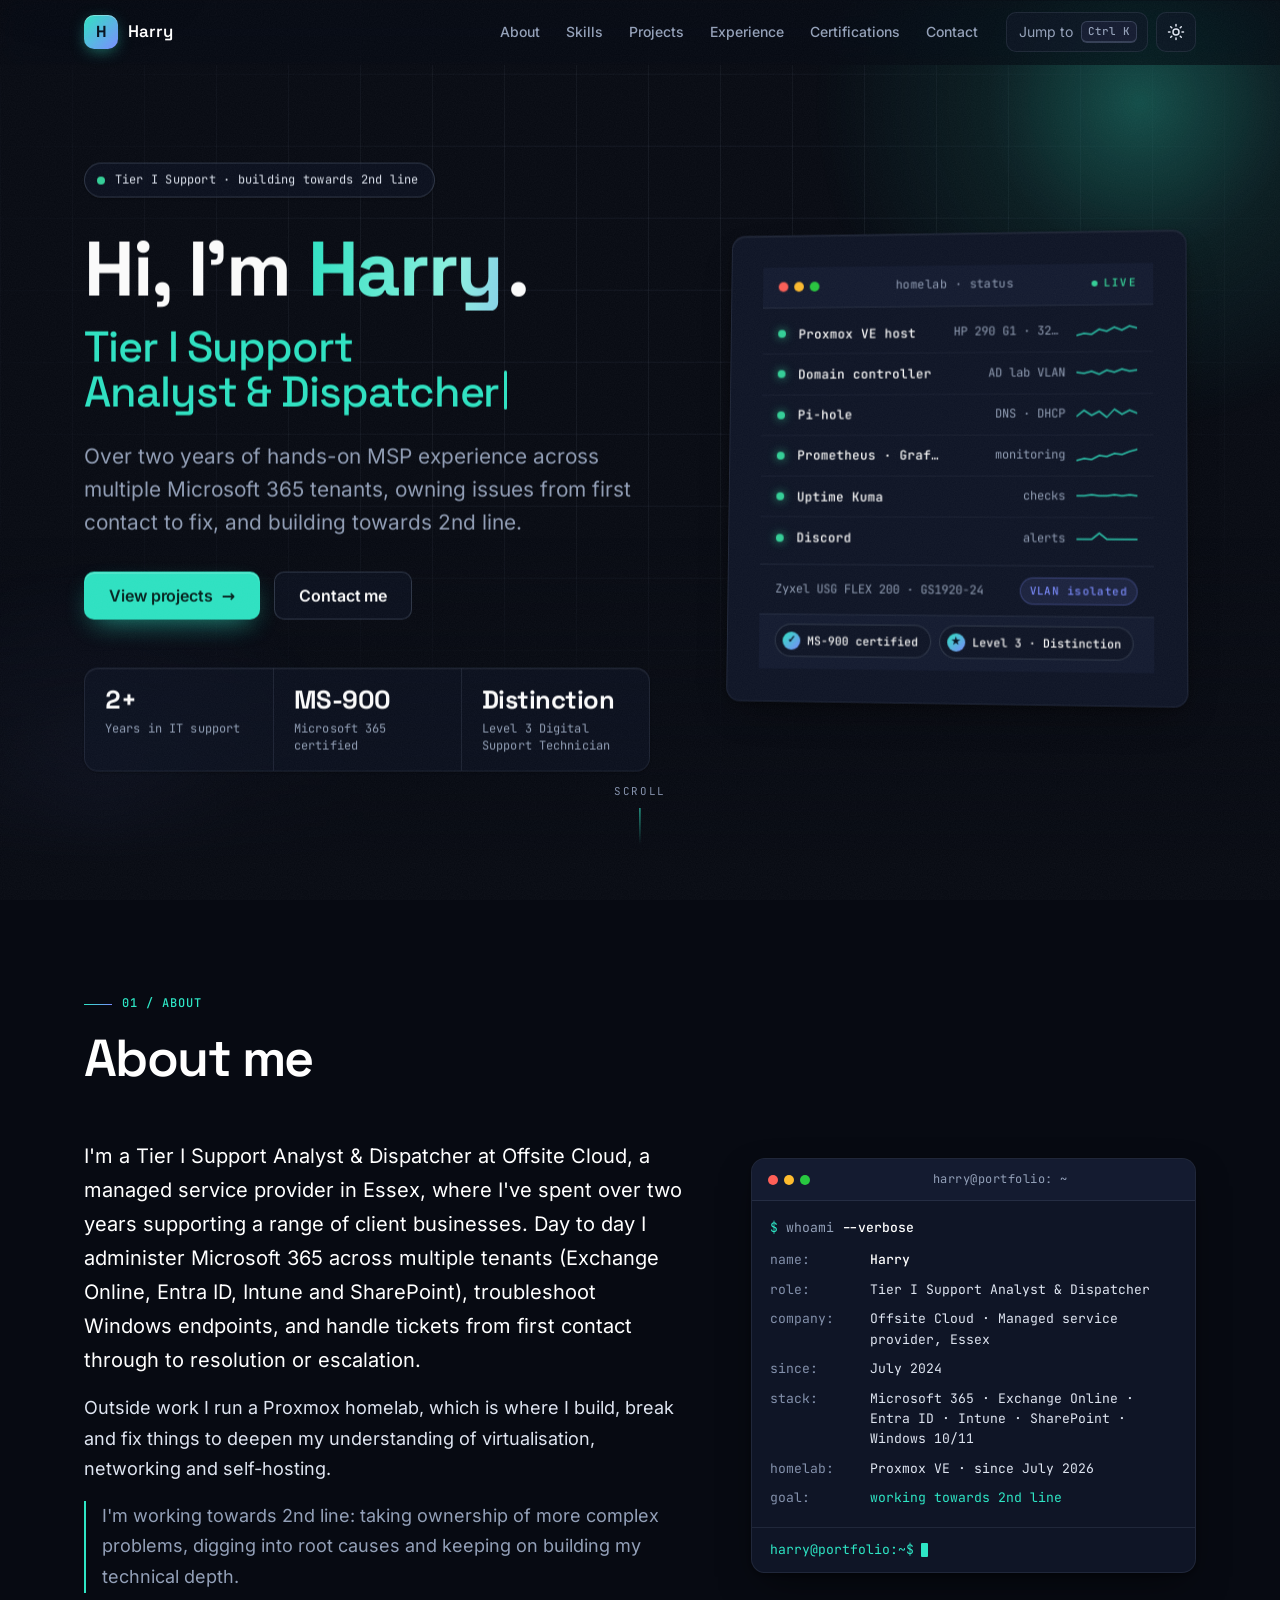
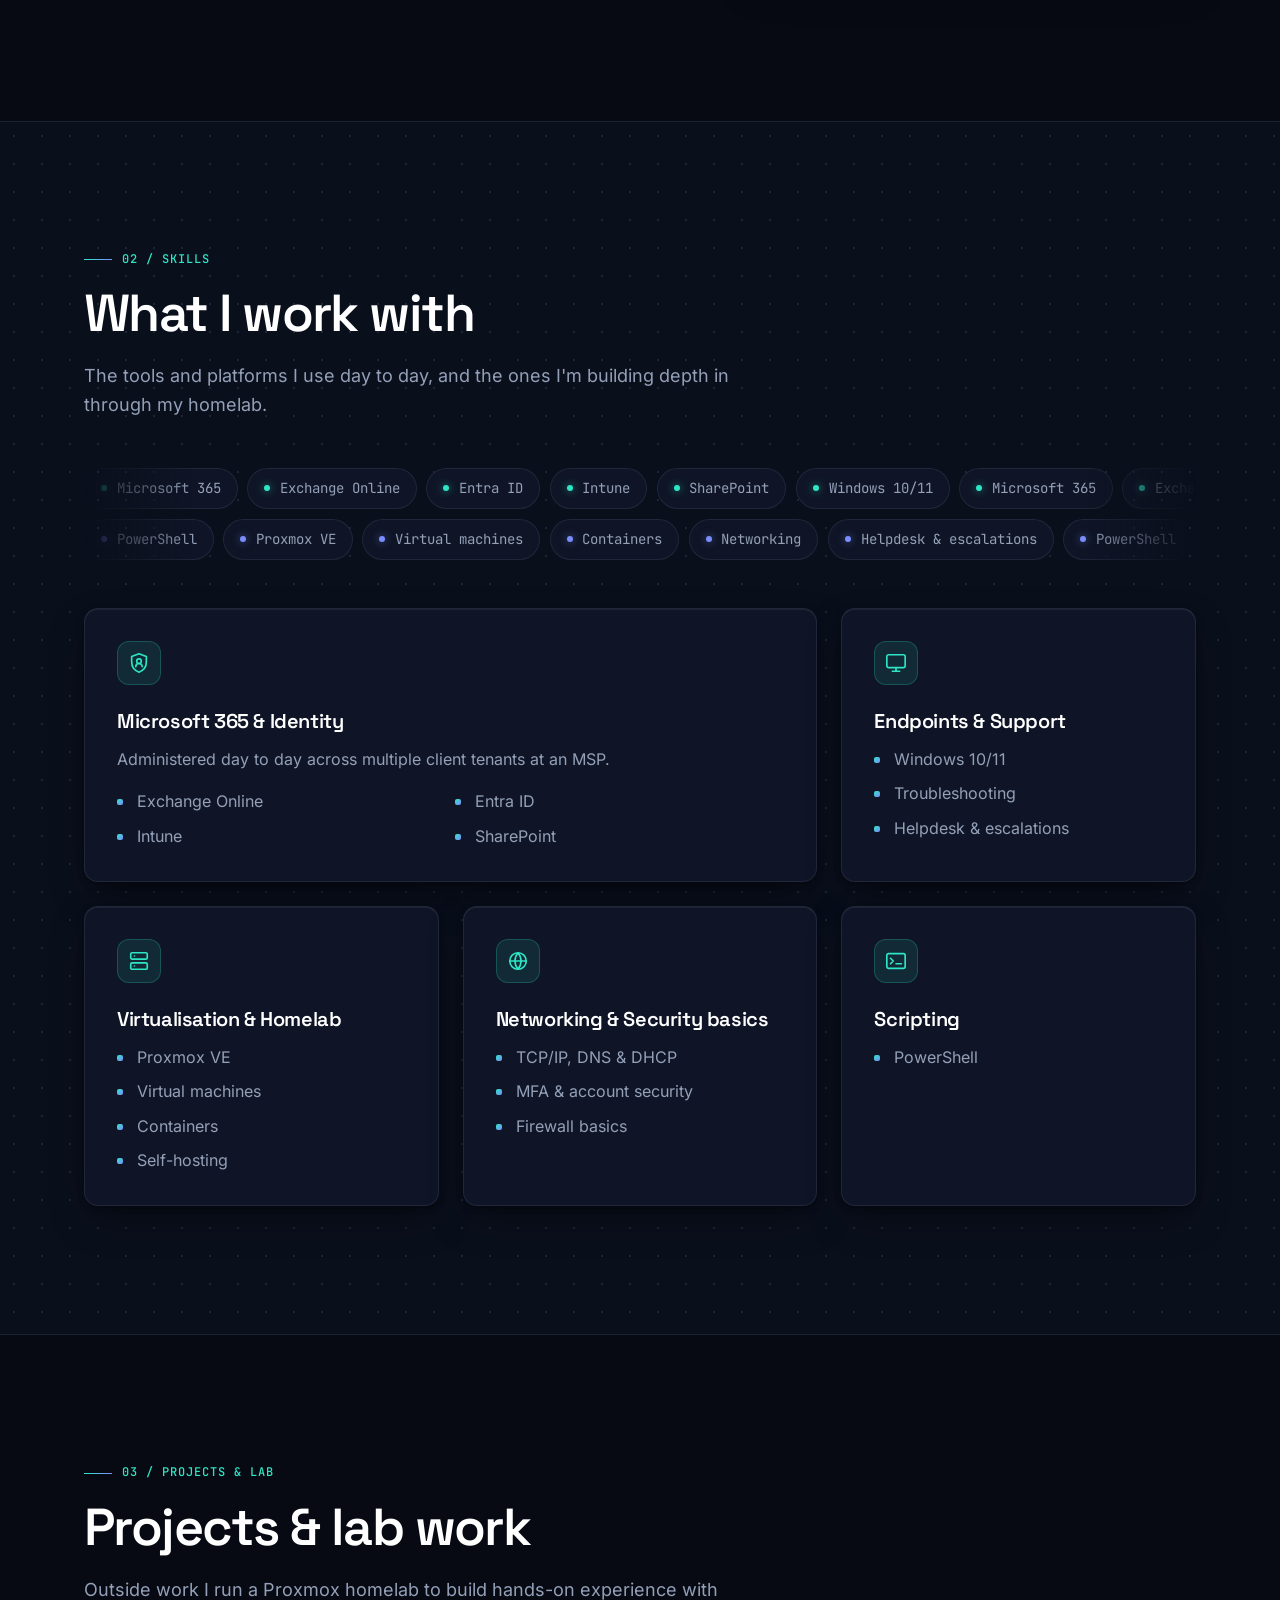
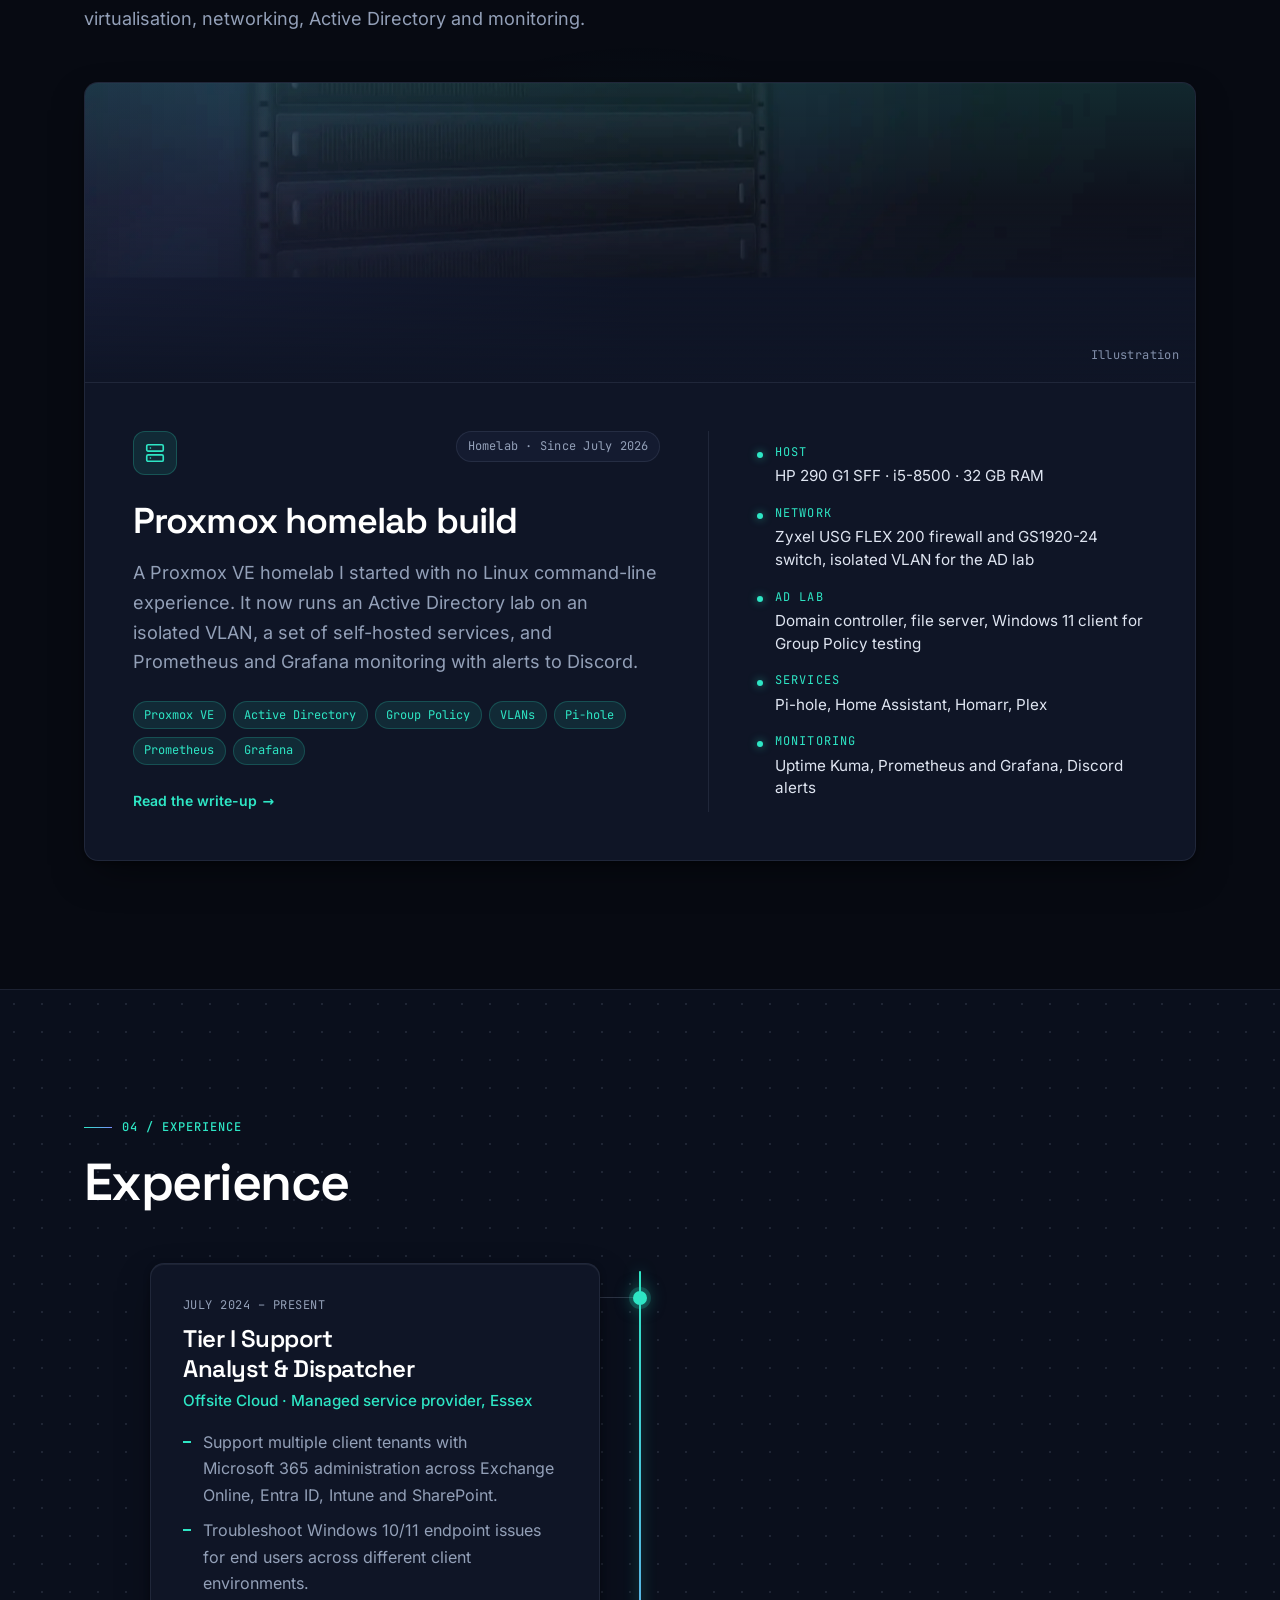
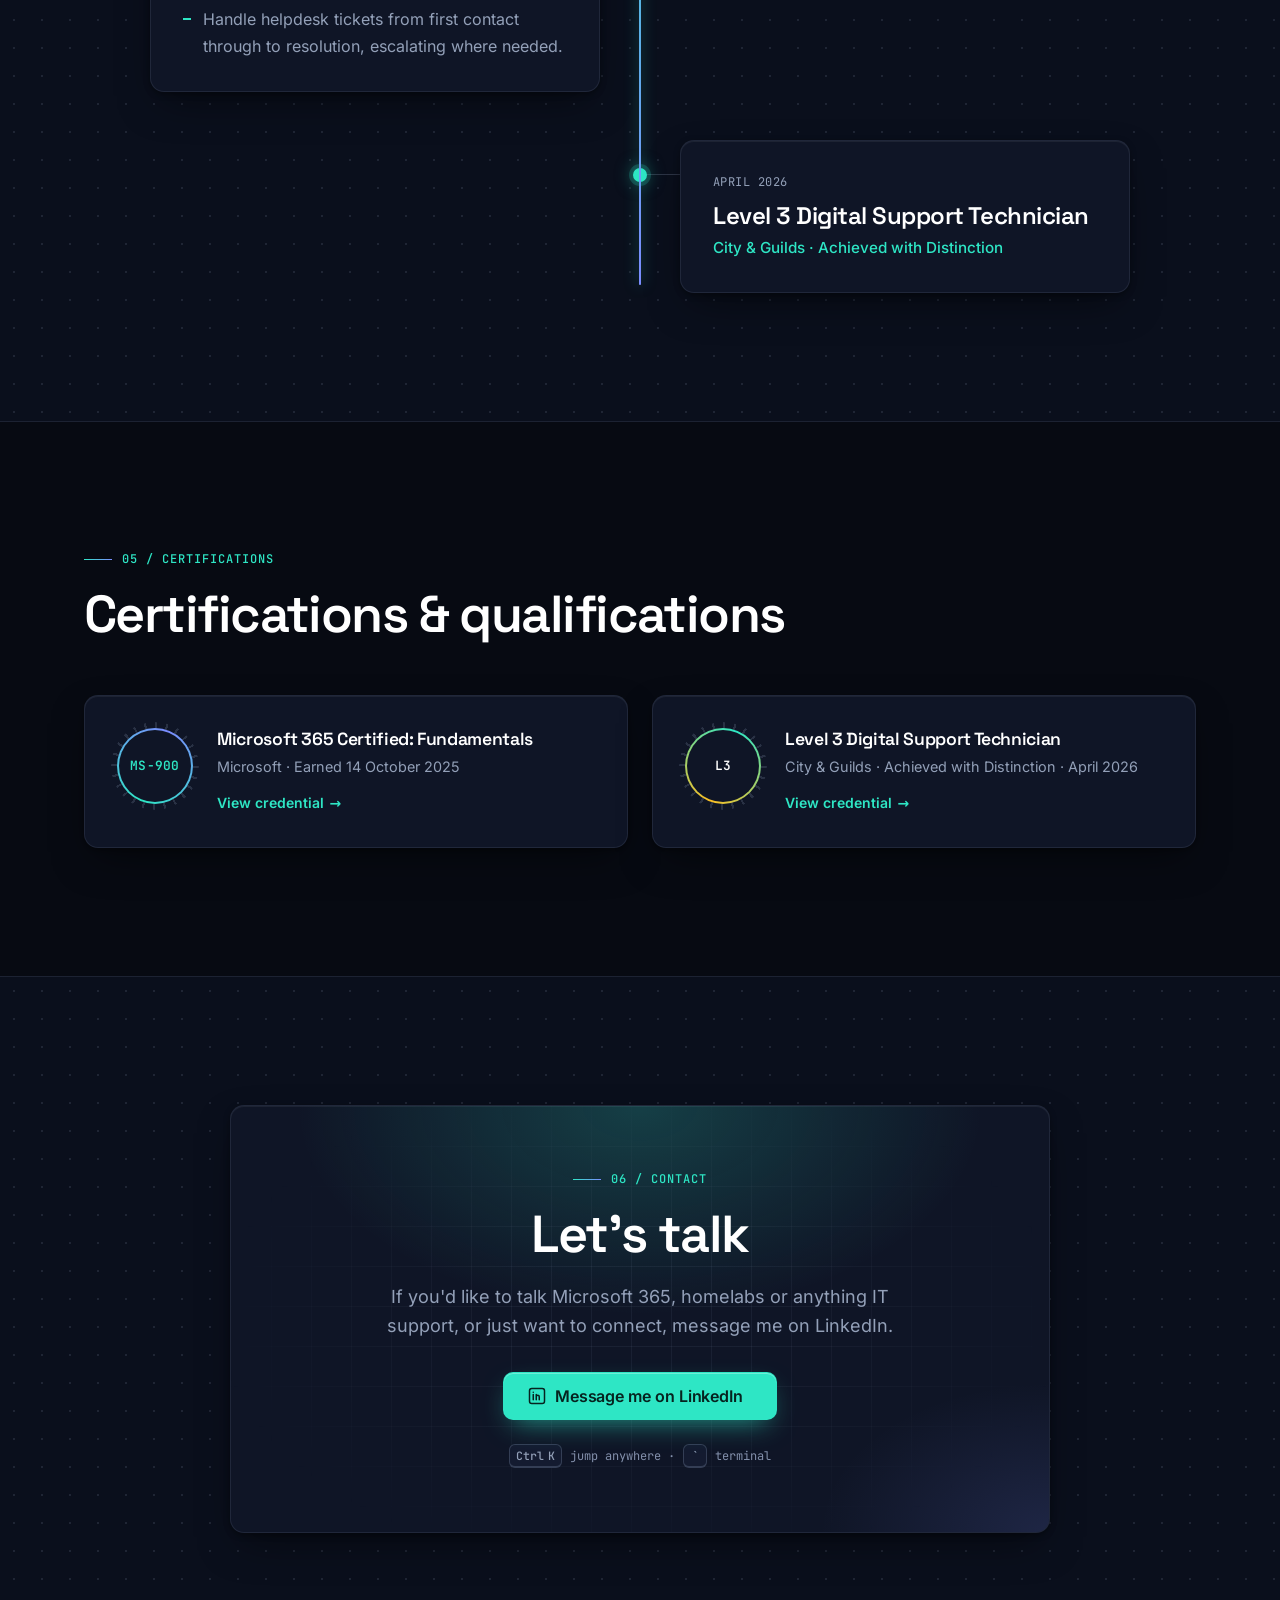
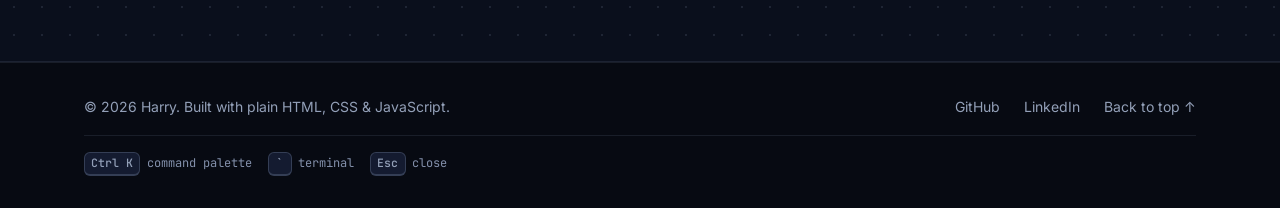
==== commit 85eff032: "Phase 3: motion and interaction layer - Terminal-style boot loader (first visit per session, skippab" ====
--- a/index.html
+++ b/index.html
@@ -142,9 +142,9 @@
        ========================================================= -->
   <header class="site-header" id="top">
     <div class="container header-inner">
-      <a class="brand" href="#hero" aria-label="Harry – back to top">
-        <span class="brand-mark" aria-hidden="true">H</span>
-        <span class="brand-name">Harry</span>
+      <a class="brand" href="#hero">
+        <span class="brand-mark" aria-hidden="true"></span>
+        <span class="brand-name">Harry<span class="visually-hidden"> – back to top</span></span>
       </a>
 
       <nav class="site-nav" aria-label="Main">
@@ -159,9 +159,8 @@
       </nav>
 
       <div class="header-actions">
-        <button class="icon-btn palette-btn" type="button" data-palette-open aria-label="Open command palette" aria-keyshortcuts="Control+K Meta+K">
-          <span class="palette-btn-label">Jump to</span>
-          <span class="kbd" aria-hidden="true"><span data-mod-key>Ctrl</span> K</span>
+        <button class="icon-btn palette-btn" type="button" data-palette-open data-key="Ctrl K" aria-keyshortcuts="Control+K Meta+K">
+          <span class="palette-btn-label">Jump to</span><span class="visually-hidden"> any section or link (command palette)</span>
         </button>
         <button class="theme-toggle" type="button" aria-label="Switch to light mode">
           <svg class="icon-sun" viewBox="0 0 24 24" aria-hidden="true"><circle cx="12" cy="12" r="4"/><path d="M12 2v2M12 20v2M4.93 4.93l1.41 1.41M17.66 17.66l1.41 1.41M2 12h2M20 12h2M6.34 17.66l-1.41 1.41M19.07 4.93l-1.41 1.41"/></svg>
--- a/css/styles.css
+++ b/css/styles.css
@@ -52,7 +52,7 @@
   --text: #dfe5f1;
   --text-strong: #ffffff;
   --text-muted: #93a0b8;
-  --text-faint: #5f6b85;
+  --text-faint: #8390ab;
 
   /* Accent: one signal colour + one quiet gradient stop */
   --accent: #2ee6c5;
@@ -103,7 +103,7 @@
   --text: #1a2238;
   --text-strong: #0a1020;
   --text-muted: #54627a;
-  --text-faint: #8b96ab;
+  --text-faint: #5f6c87;
 
   --accent: #0a7366;
   --accent-hover: #085c52;
@@ -356,7 +356,11 @@
 /* Keyboard key hint */
 .kbd {
   display: inline-grid;
-  place-items: center;
+  grid-auto-flow: column;
+  align-items: center;
+  justify-content: center;
+  gap: 0.3em;
+  white-space: nowrap;
   min-width: 1.5rem;
   height: 1.5rem;
   padding: 0 0.4rem;
@@ -571,6 +575,7 @@
   box-shadow: 0 4px 16px -4px rgba(var(--accent-rgb), 0.6), inset 0 1px 0 rgba(255, 255, 255, 0.35);
   transition: transform var(--dur-slow) var(--ease-spring), box-shadow var(--dur) ease;
 }
+.brand-mark::before { content: "H"; }
 .brand:hover .brand-mark { transform: rotate(-8deg) scale(1.06); }
 .brand-name { font-size: 1.05rem; }
 .brand-status {
@@ -651,8 +656,26 @@
   font-size: var(--fs-sm);
   color: var(--text-muted);
 }
-.palette-btn .kbd { height: 1.35rem; min-width: 1.35rem; font-size: 0.68rem; }
-.palette-btn:hover .kbd { color: var(--accent); border-color: rgba(var(--accent-rgb), 0.5); }
+.palette-btn::after {
+  content: attr(data-key);
+  display: inline-grid;
+  place-items: center;
+  height: 1.35rem;
+  min-width: 1.35rem;
+  padding: 0 0.4rem;
+  border: 1px solid var(--border-strong);
+  border-bottom-width: 2px;
+  border-radius: 6px;
+  background: var(--surface-2);
+  font-family: var(--font-mono);
+  font-size: 0.68rem;
+  font-weight: 500;
+  line-height: 1;
+  white-space: nowrap;
+  color: var(--text-muted);
+  transition: color var(--dur-fast) ease, border-color var(--dur-fast) ease;
+}
+.palette-btn:hover::after { color: var(--accent); border-color: rgba(var(--accent-rgb), 0.5); }
 .palette-btn-label { white-space: nowrap; }
 
 .theme-toggle svg {
@@ -693,6 +716,7 @@
   display: inline-flex;
   align-items: center;
   gap: 0.4rem;
+  white-space: nowrap;
   padding: 0.45rem 0.8rem;
   border-radius: var(--r-xs);
   font-weight: 500;
@@ -2498,4 +2522,7 @@
   .palette-foot { display: none; }
   .profile-rows > div { grid-template-columns: 4.5rem minmax(0, 1fr); }
   .hero-status { font-size: 0.7rem; padding-inline: 0.65rem 0.8rem; }
-}
+  .page-header .header-inner { gap: 0.5rem; }
+  .page-header .back-link { padding-inline: 0.5rem; }
+  .page-header .header-actions { gap: 0.4rem; }
+}
--- a/css/print.css
+++ b/css/print.css
@@ -1,8 +1,8 @@
 /* ==========================================================================
-   Print styles – the page prints as a clean, CV-style summary.
+   Print styles – the home page prints as a clean, one-page CV-style summary.
    Loaded with media="print" so it costs nothing on screen.
    ========================================================================== */
-@page { margin: 16mm 14mm; }
+@page { size: A4; margin: 9mm 10mm; }
 
 /* Repeat the theme selectors so these tokens beat :root[data-theme="dark"] */
 :root,
@@ -10,31 +10,29 @@
 :root[data-theme="light"] {
   color-scheme: light;
   --bg: #fff;
-  --bg-alt: #fff;
+  --bg-2: #fff;
   --surface: #fff;
   --surface-2: #fff;
+  --surface-3: #fff;
   --border: #d4d4d8;
   --border-strong: #a1a1aa;
+  --highlight: transparent;
   --text: #1f2937;
   --text-strong: #000;
   --text-muted: #4b5563;
-  --accent: #0f766e;
-  --accent-2: #1d4ed8;
+  --text-faint: #6b7280;
+  --accent: #0a7366;
+  --accent-2: #3b4fc4;
   --accent-contrast: #fff;
   --accent-soft: transparent;
   --shadow-sm: none;
   --shadow-md: none;
   --shadow-lg: none;
+  --glow: none;
 }
 
 html { scroll-behavior: auto; background: #fff; }
-
-body {
-  font-size: 10.5pt;
-  line-height: 1.45;
-  color: #1f2937;
-  background: #fff;
-}
+body { font-size: 8.6pt; line-height: 1.28; color: #1f2937; background: #fff; }
 body::before { display: none; } /* noise */
 
 *,
@@ -49,216 +47,168 @@
 }
 
 /* Hide chrome and decoration */
-.skip-link,
-.scroll-progress,
-.site-header,
-.theme-toggle,
-.nav-toggle,
-.hero-bg,
-.hero-network,
-.hero-visual,
-.photo-card,
-.featured-cover,
-.article-banner,
-.hero-actions,
-.marquee,
-.back-to-top,
-.read-more,
-.contact-actions,
-.article-foot,
-.article-bg,
-.contact-glow,
-.diagram-hint,
-.build-log-bar,
-.log-prompt,
-.typed-caret,
-.typed-sizer,
-.typed-line,
-.timeline-dot,
-.card-icon,
-.section-glow::before,
-.card::before,
-.card::after { display: none !important; }
+.skip-link, .scroll-progress, .site-header, .boot, .page-fade, .cursor-dot, .cursor-ring, .palette, .term,
+.hero-bg, .hero-network, .hero-visual, .hero-scroll, .hero-actions, .marquee-group, .back-to-top, .read-more,
+.contact-actions, .contact-hint, .contact-glow, .contact-grid, .footer-keys, .article-foot, .article-bg, .article-banner,
+.featured-cover, .profile-card, .diagram-hint, .diagram-legend, .diagram-tip, .build-log-bar, .build-log-cmd, .log-prompt,
+.typed-caret, .typed-sizer, .typed-line, .timeline-dot, .card-icon, .shine, .section-glow::before, .card::before, .card::after,
+.cert-badge::before, .timeline-item::before { display: none !important; }
 
 /* Reveal everything that JS would normally fade in */
-.js .reveal,
-.js .card.reveal { opacity: 1 !important; translate: none !important; scale: none !important; transform: none !important; }
+.js [data-reveal], .js [data-hero-in] { opacity: 1 !important; translate: none !important; transform: none !important; visibility: visible !important; }
 .js .build-log.is-armed .log-entry,
 .js .build-log.is-armed .log-status { opacity: 1 !important; transform: none !important; }
 
 .container { max-width: none; padding: 0; }
+main#main { display: grid; grid-template-columns: 1.4fr 1fr; column-gap: 4mm; align-items: start; }
+main#main > .hero, main#main > .section { grid-column: 1 / -1; }
+main#main > #experience { grid-column: 1; }
+main#main > #certifications { grid-column: 2; }
+main#main > #contact { grid-column: 2; }
+.eyebrow { display: none; }
 
 /* Hero → CV header */
+.hero { min-height: 0; margin: 0; padding: 0 0 3mm; display: block; }
 .hero-inner { display: block; }
-.about-grid { grid-template-columns: 1fr; }
+.hero-status { border: 0; padding: 0; margin: 0 0 1.5mm; background: none; font-size: 8.5pt; color: #4b5563; }
+.status-dot { display: none; }
+.hero-title { font-size: 18pt; line-height: 1.1; margin-bottom: 0.5mm; letter-spacing: -0.02em; }
+.hero-hello { color: #000; }
+.hero-name, .gradient-text { background: none; color: #0a7366; -webkit-text-fill-color: #0a7366; }
+/* Show the static job title in print (the hidden copy inside the typing wrapper) */
+.typed-wrap { display: block; font-size: 11pt; margin-top: 0.3mm; color: #0a7366; }
+.typed-wrap .visually-hidden { position: static !important; width: auto; height: auto; margin: 0; clip: auto; white-space: normal; overflow: visible; }
+.hero-pitch { font-size: 8.8pt; color: #374151; margin-bottom: 1.2mm; max-width: none; }
+.hero-stats { display: flex; gap: 8mm; border: 0; border-top: 1px solid #d4d4d8; border-bottom: 1px solid #d4d4d8; border-radius: 0; padding: 1.2mm 0; max-width: none; background: none; }
+.stat { padding: 0; border: 0 !important; }
+.stat-value { font-size: 10pt; }
+[data-count] { font-size: 0; }
+[data-count]::before { content: attr(data-count); font-size: 10pt; }
+.stat-label { font-size: 7.5pt; color: #4b5563; }
+
+/* Sections */
+.section { padding: 1mm 0; background: none; border: 0; }
+.section-head { margin-bottom: 0.6mm; max-width: none; }
+.eyebrow { font-size: 7.5pt; color: #0a7366; margin-bottom: 0.5mm; letter-spacing: 0.08em; }
+.eyebrow::before { background: #0a7366; }
+.section-title { font-size: 12pt; margin-bottom: 0.3mm; break-after: avoid; }
+.section-intro { font-size: 8.8pt; }
+
+.about-grid { grid-template-columns: 1fr; gap: 0; }
+.about-text { column-count: 2; column-gap: 5mm; }
+.about-text p { font-size: 8.3pt; line-height: 1.3; color: #1f2937; }
+.about-text p:first-child { font-size: 8.3pt; color: #1f2937; }
+.about-text p:last-child { border-left: 2px solid #0a7366; padding-left: 2.5mm; break-inside: avoid; }
+.about-text p + p { margin-top: 1mm; }
+
+.card { border: 1px solid #d4d4d8; border-radius: 2mm; padding: 2mm 2.5mm; break-inside: avoid; background: #fff; }
+.card h3 { font-size: 9.5pt; margin-bottom: 0.4mm; }
+.card-grid { gap: 2mm; }
 .skills-grid { grid-template-columns: repeat(3, 1fr); }
 .skill-card-wide { grid-column: auto; }
-.project-featured { grid-template-areas: "main specs"; }
-.hero { min-height: 0; margin: 0; padding: 0 0 6mm; display: block; }
-.hero-status { border: 0; padding: 0; margin: 0 0 2mm; background: none; font-size: 9pt; color: #4b5563; }
-.status-dot { display: none; }
-.hero-title { font-size: 24pt; line-height: 1.1; margin-bottom: 2mm; letter-spacing: -0.02em; }
-.hero-hello { color: #000; }
-.shimmer {
-  background: none;
-  color: #0f766e;
-  -webkit-text-fill-color: #0f766e;
-}
-/* Show the static job title in print (the hidden copy inside the typing wrapper) */
-.typed-wrap { display: block; font-size: 13pt; margin-top: 1mm; color: #0f766e; }
-.typed-wrap .visually-hidden {
-  position: static !important;
-  width: auto; height: auto;
-  margin: 0; clip: auto;
-  white-space: normal;
-  overflow: visible;
-}
-.hero-pitch { font-size: 11pt; color: #374151; margin-bottom: 4mm; max-width: none; }
-.hero-stats {
-  display: flex;
-  gap: 8mm;
-  border: 0;
-  border-top: 1px solid #d4d4d8;
-  border-bottom: 1px solid #d4d4d8;
-  border-radius: 0;
-  padding: 2.5mm 0;
-  max-width: none;
-  background: none;
-}
-.stat { padding: 0; border: 0 !important; }
-.stat-value { font-size: 12pt; }
-/* The count-up may not have run, so print the final number from data-count */
-[data-count] { font-size: 0; }
-[data-count]::before { content: attr(data-count); font-size: 12pt; }
-.stat-label { font-size: 8pt; color: #4b5563; }
-
-/* Sections */
-.section { padding: 4mm 0; background: none; }
-.section-head { margin-bottom: 2.5mm; max-width: none; }
-.eyebrow { font-size: 8pt; color: #0f766e; margin-bottom: 1mm; letter-spacing: 0.08em; }
-.eyebrow::before { background: #0f766e; }
-.section-title { font-size: 15pt; margin-bottom: 1mm; break-after: avoid; }
-.section-intro { font-size: 10pt; }
-
-.about-text p { font-size: 10.5pt; }
-.about-text p + p { margin-top: 2mm; }
-.about-text p:first-child::first-letter { color: inherit; }
-
-.card {
-  border: 1px solid #d4d4d8;
-  border-radius: 2mm;
-  padding: 3mm 3.5mm;
-  break-inside: avoid;
-  background: #fff;
-}
-.card h3 { font-size: 11pt; margin-bottom: 1mm; }
-.card-grid { gap: 3mm; }
-.skills-grid { grid-template-columns: repeat(3, 1fr); }
-.skill-list { gap: 0.5mm; }
-.skill-list li { font-size: 9.5pt; }
-.skill-list li::before { background: #0f766e; }
-
-.project-featured { grid-template-columns: 1.3fr 1fr; gap: 5mm; padding: 3.5mm; }
-.project-featured h3 { font-size: 12pt; }
-.project-featured p { font-size: 10pt; }
-.project-kind { font-size: 8pt; border-color: #d4d4d8; }
+/* Skills print as a compact list: one line per group */
+.skills-grid { display: block; border: 1px solid #d4d4d8; border-radius: 2mm; padding: 0.6mm 2.5mm; }
+.skill-card { display: flex; flex-direction: row; flex-wrap: wrap; align-items: baseline; gap: 0 2.5mm; border: 0; border-radius: 0; padding: 0.6mm 0; break-inside: avoid; }
+.skill-card + .skill-card { border-top: 1px solid #e5e7eb; }
+.skill-card h3 { flex: 0 0 48mm; font-size: 8.6pt; margin: 0; }
+.skill-blurb { order: 2; flex: 0 1 auto; font-size: 7.8pt; margin: 0; color: #6b7280; }
+.skill-card-wide .skill-list { order: 1; }
+.skill-list, .skill-list-cols { display: flex; flex-wrap: wrap; gap: 0 1.5mm; grid-template-columns: none; }
+.skill-list li { font-size: 8.8pt; padding-left: 0; }
+.skill-list li::before { display: none; }
+.skill-list li:not(:last-child)::after { content: " ·"; color: #0a7366; }
+
+.project-featured { grid-template-columns: 1fr; grid-template-areas: "main" "specs"; gap: 1.2mm; padding: 1.6mm 2.2mm; }
+.project-featured h3 { font-size: 10.5pt; }
+.project-top { display: inline; }
+.project-kind { display: none; }
+.project-featured p { font-size: 8.8pt; margin-bottom: 0.8mm; }
+.project-kind { font-size: 7.5pt; border-color: #d4d4d8; }
 .card-link::after { display: none; }
 /* Print the write-up URL after the project title */
-.project-featured .card-link[href]::after {
-  content: " (harrylyle07.github.io/" attr(href) ")";
-  display: inline;
-  position: static;
-  font-weight: 400;
-  font-size: 8pt;
-  color: #4b5563;
-}
-.featured-specs { padding-left: 4mm; border-left: 1px solid #d4d4d8; gap: 2mm; }
-.featured-specs dt { font-size: 7.5pt; color: #0f766e; }
-.featured-specs dd { font-size: 9.5pt; }
-.tags li { border: 1px solid #d4d4d8; color: #374151; background: none; font-size: 7.5pt; padding: 0.5mm 2mm; }
+.project-featured .card-link[href]::after { content: " (harrylyle07.github.io/" attr(href) ")"; display: inline; position: static; font-weight: 400; font-size: 7.5pt; color: #4b5563; }
+.featured-specs { grid-template-columns: repeat(5, 1fr); padding: 1mm 0 0; border: 0; border-top: 1px solid #e5e7eb; gap: 0.8mm 2.5mm; }
+.featured-specs > div::before { display: none; }
+.featured-specs > div { padding-left: 0; }
+.featured-specs dt { font-size: 7pt; color: #0a7366; }
+.featured-specs dd { font-size: 8pt; }
+.project-featured .tags { display: none; } /* the spec list already covers these */
+.tags li { border: 1px solid #d4d4d8; color: #374151; background: none; font-size: 7pt; padding: 0.3mm 2mm; }
 
 .timeline { padding-left: 0; max-width: none; }
 .timeline::before, .timeline::after { display: none; }
-.timeline-item + .timeline-item { margin-top: 3mm; }
-.timeline-card { padding: 3mm 3.5mm; }
-.timeline-date { font-size: 8.5pt; margin-bottom: 1mm; }
-.timeline-card h3 { font-size: 11.5pt; }
-.timeline-org { font-size: 9.5pt; margin-bottom: 1.5mm; }
-.timeline-points { gap: 1mm; }
-.timeline-points li { font-size: 9.5pt; }
-.timeline-points li::before { background: #0f766e; }
-
-.certs-grid { grid-template-columns: repeat(2, 1fr); }
-.cert-card { gap: 3mm; }
-.cert-badge { width: 14mm; height: 14mm; background: #0f766e; }
-.cert-badge span { width: 12mm; height: 12mm; font-size: 7.5pt; color: #0f766e; }
-.cert-issuer { font-size: 9pt; }
-/* Print the credential URLs */
-.cert-card .card-link[href]::after {
-  content: "";
-  display: none;
-}
-.cert-card .cert-body::after {
-  content: attr(data-print-url);
-  display: block;
-  font-size: 7.5pt;
-  color: #4b5563;
-  word-break: break-all;
-  margin-top: 1mm;
-}
-
-.contact-card {
-  text-align: left;
-  padding: 3mm 3.5mm;
-  max-width: none;
-  margin: 0;
-}
+.timeline-item { width: auto !important; margin: 0 !important; }
+.timeline-item + .timeline-item { margin-top: 1.5mm !important; }
+.timeline-card { padding: 1.3mm 2.2mm; }
+.timeline-date { font-size: 8pt; margin-bottom: 0.5mm; }
+.timeline-card h3 { font-size: 10pt; }
+.timeline-org { font-size: 8.6pt; margin-bottom: 0.6mm; }
+.timeline-points { gap: 0.2mm; }
+.timeline-points li { font-size: 8pt; }
+.timeline-points li::before { background: #0a7366; }
+
+.certs-grid { grid-template-columns: 1fr; gap: 1.2mm; }
+.cert-card { gap: 2mm; align-items: center; }
+.cert-badge { width: 10mm; height: 10mm; background: #0a7366; padding: 0.4mm; }
+.cert-badge span { font-size: 7pt; color: #0a7366; }
+.cert-card h3 { font-size: 9.2pt; }
+.cert-issuer { font-size: 8pt; margin-bottom: 0.2mm; }
+.cert-card .card-link[href]::after { content: ""; display: none; }
+.cert-card .cert-body::after { content: attr(data-print-url); display: block; font-size: 6.2pt; color: #4b5563; word-break: break-all; margin-top: 0.2mm; }
+
+.contact-card { text-align: left; padding: 1.2mm 2.2mm; max-width: none; margin: 0; }
+.contact-card .section-title { display: inline; margin-right: 2mm; }
+.contact-card .section-intro { display: inline; }
 .contact-card .eyebrow { justify-content: flex-start; }
-.contact-card .section-intro { margin: 0; max-width: none; }
+.contact-card .section-intro { margin: 0; max-width: none; font-size: 8.8pt; }
 /* Print the contact URL since the button is hidden */
 .contact-card::after {
   content: "LinkedIn: linkedin.com/in/harry-lyle-868854328  ·  GitHub: github.com/harrylyle07  ·  harrylyle07.github.io";
   display: block;
-  margin-top: 2mm;
+  margin-top: 1mm;
   font-family: var(--font-mono);
-  font-size: 8.5pt;
+  font-size: 7.6pt;
   color: #1f2937;
 }
 
-.site-footer { border-top: 1px solid #d4d4d8; padding: 3mm 0 0; font-size: 8pt; color: #4b5563; }
+.site-footer { border-top: 1px solid #d4d4d8; padding: 0.8mm 0 0; margin-top: 0.5mm; font-size: 6.6pt; color: #4b5563; }
 .footer-links { display: none; }
 
 /* Project write-up pages */
 .article { padding: 0; }
 .article .container { max-width: none; }
-.article-head h1 { font-size: 20pt; margin-bottom: 2mm; }
-.article-lead { font-size: 11pt; }
+.article-head h1 { font-size: 19pt; margin-bottom: 2mm; }
+.article-lead { font-size: 10.5pt; }
 .article-meta { grid-template-columns: repeat(3, 1fr); gap: 3mm; }
 .article-meta div { padding: 2mm 3mm; }
-.prose h2 { font-size: 14pt; margin: 5mm 0 2mm; break-after: avoid; }
-.prose h3 { font-size: 11.5pt; margin: 3mm 0 1mm; }
+.prose h2 { font-size: 13pt; margin: 4mm 0 2mm; break-after: avoid; }
+.prose h2 .h-index { color: #0a7366; }
+.prose h3 { font-size: 11pt; margin: 3mm 0 1mm; }
+.prose p, .prose ul, .prose ol { font-size: 10pt; }
 .prose pre { border: 1px solid #d4d4d8; font-size: 8.5pt; white-space: pre-wrap; }
 .prose a[href^="http"]::after { content: " (" attr(href) ")"; font-size: 8pt; color: #4b5563; }
-.callout { border-left: 2px solid #0f766e; background: none; padding: 1mm 3mm; }
+.callout { border-left: 2px solid #0a7366; background: none; padding: 1mm 3mm; }
+.learned-grid { grid-template-columns: 1fr 1fr; gap: 2mm; }
+.learned-grid li { border: 1px solid #d4d4d8; padding: 2mm 3mm 2mm 7mm; font-size: 9.5pt; }
 .build-log { border: 0; box-shadow: none; background: none; margin: 0; }
-.build-log-lines { padding: 0; gap: 3mm; }
+.build-log-lines { padding: 0; gap: 2.5mm; }
 .log-entry { grid-template-columns: 1fr; }
 .log-status { display: none; }
-.log-entry h3 { font-family: inherit; font-size: 11.5pt; }
+.log-entry h3 { font-family: inherit; font-size: 11pt; }
 .log-entry h3::before { content: none; }
 .diagram-frame { border: 1px solid #d4d4d8; overflow: visible; padding: 2mm; break-inside: avoid; }
 .diagram svg { min-width: 0; }
-.diagram .d-pulse { display: none; }
-.diagram .d-flow { stroke-dasharray: none; stroke: #0f766e; }
-.diagram .d-node, .diagram .d-node-accent, .diagram .d-group { fill: #fff; }
-.diagram .d-group-vlan { fill: #eff6ff; }
+.diagram .d-pulse, .diagram .d-led { display: none; }
+.diagram .d-flow { stroke-dasharray: none; stroke: #0a7366; }
+.diagram .d-node rect, .diagram .d-group { fill: #fff; }
+.diagram .d-group-vlan { fill: #eef2ff; }
 .diagram .d-name { fill: #000; }
-.diagram .d-sub, .diagram .d-label { fill: #4b5563; }
+.diagram .d-sub { fill: #4b5563; }
 
 /* 404 page */
 .not-found { min-height: 0; padding: 10mm 0; }
-.not-found-code { background: none; color: #0f766e; -webkit-text-fill-color: #0f766e; font-size: 40pt; }
-.not-found .terminal-line { border: 1px solid #d4d4d8; }
+.nf-window { border: 1px solid #d4d4d8; }
+.nf-code { background: none; color: #0a7366; -webkit-text-fill-color: #0a7366; font-size: 36pt; }
 .not-found-actions { display: none; }
 
 a { color: inherit; text-decoration: none; }
